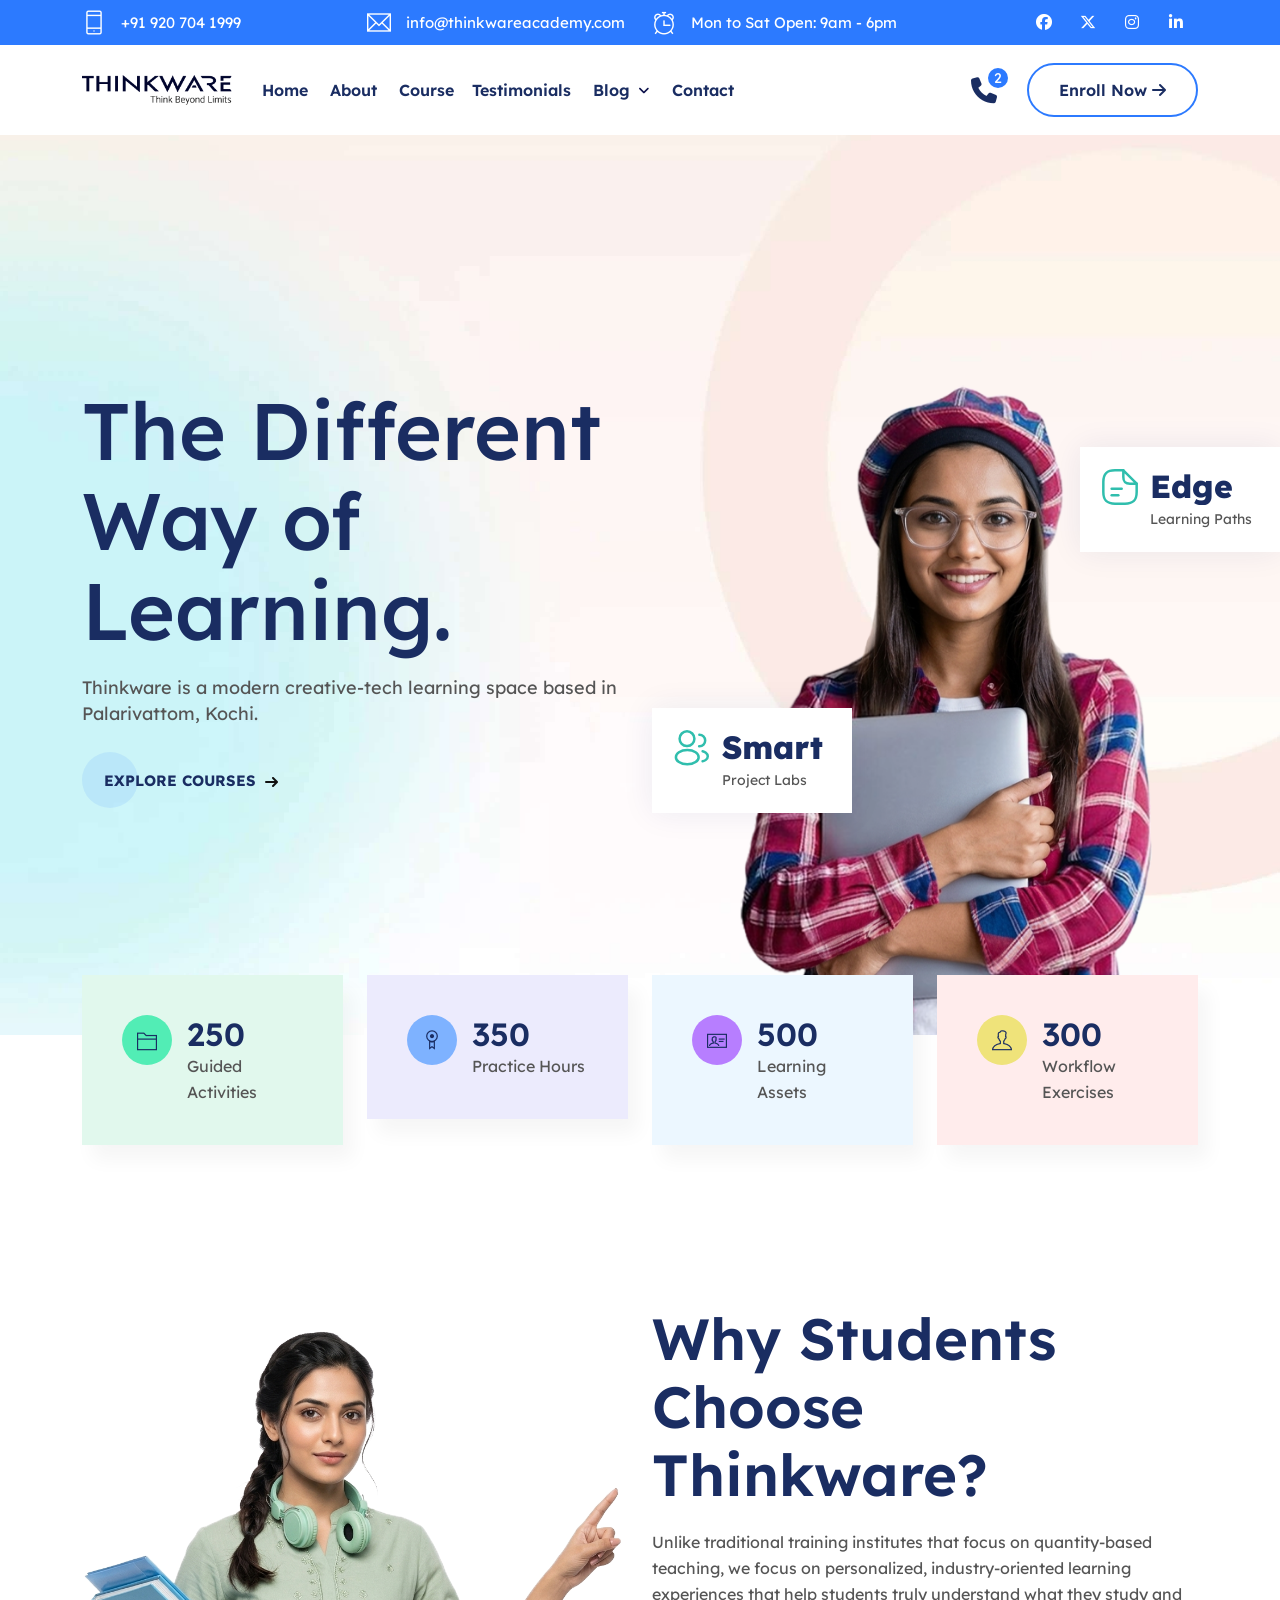
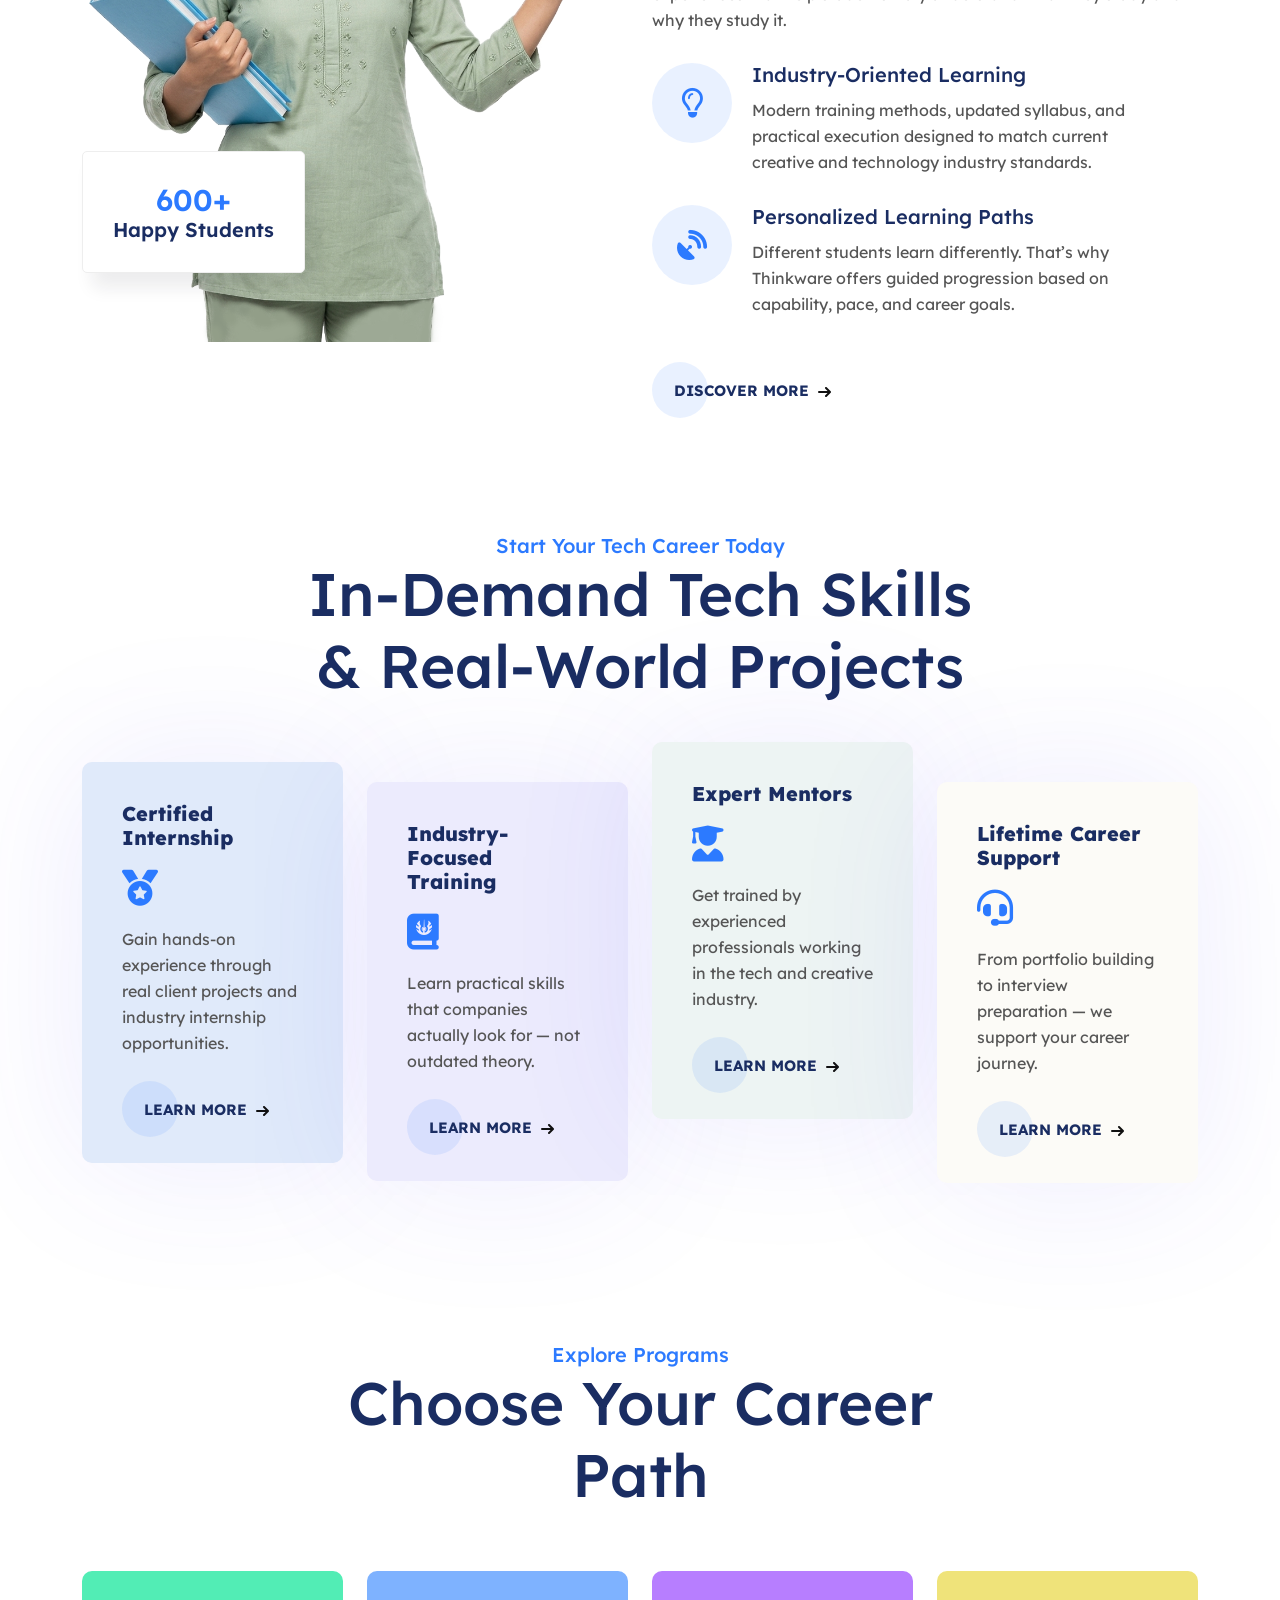
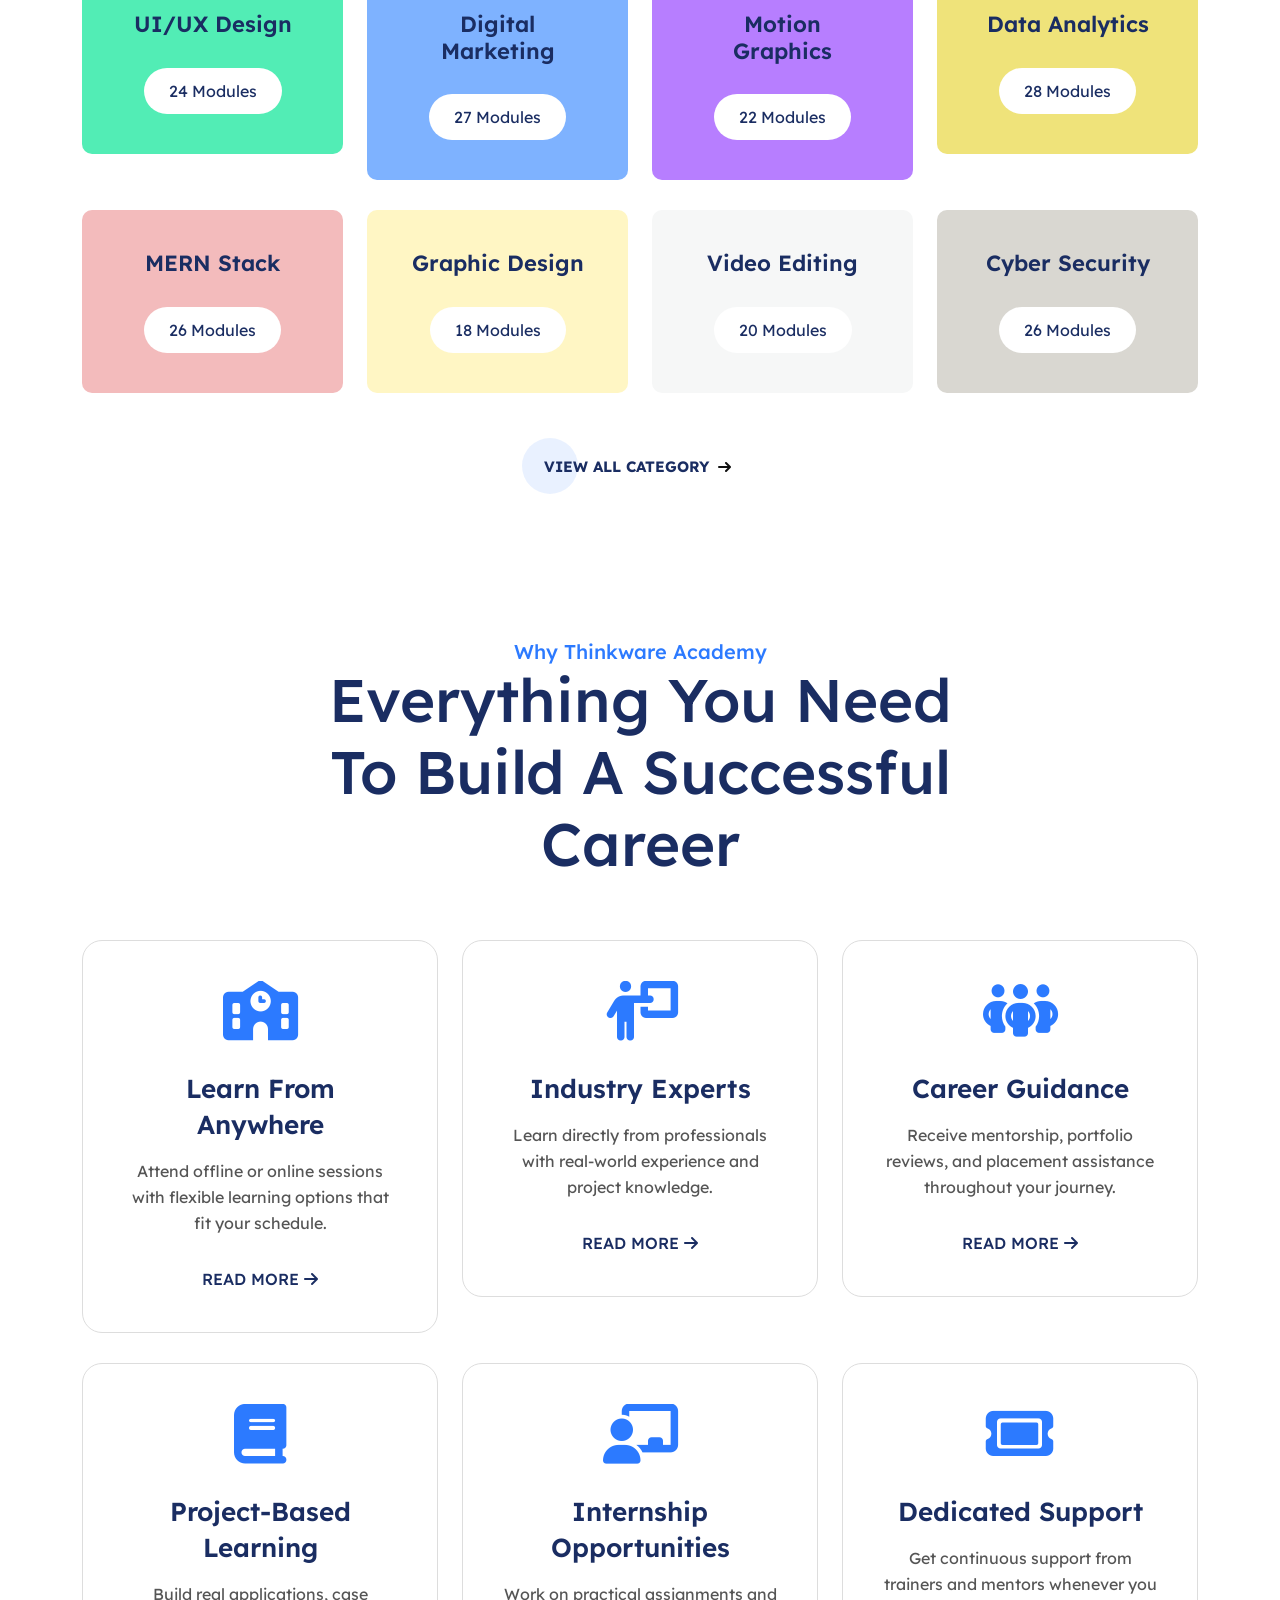
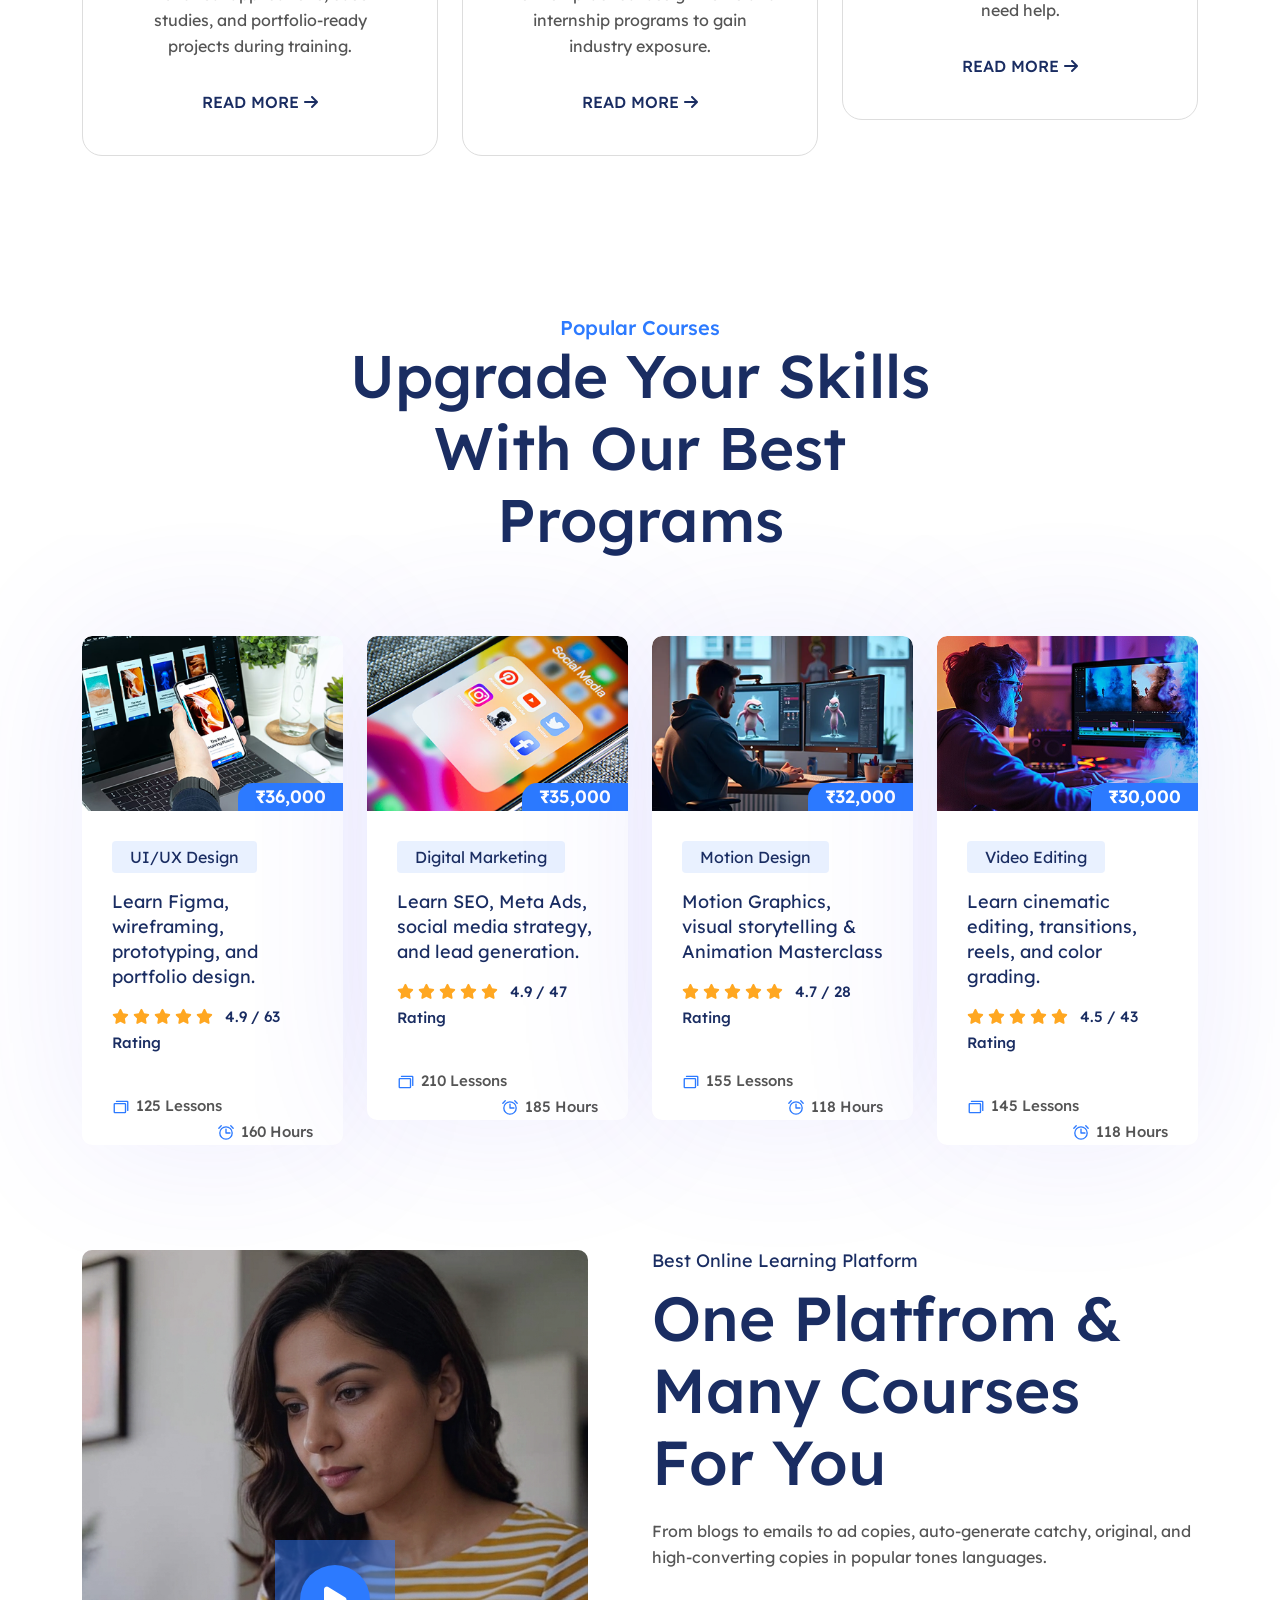
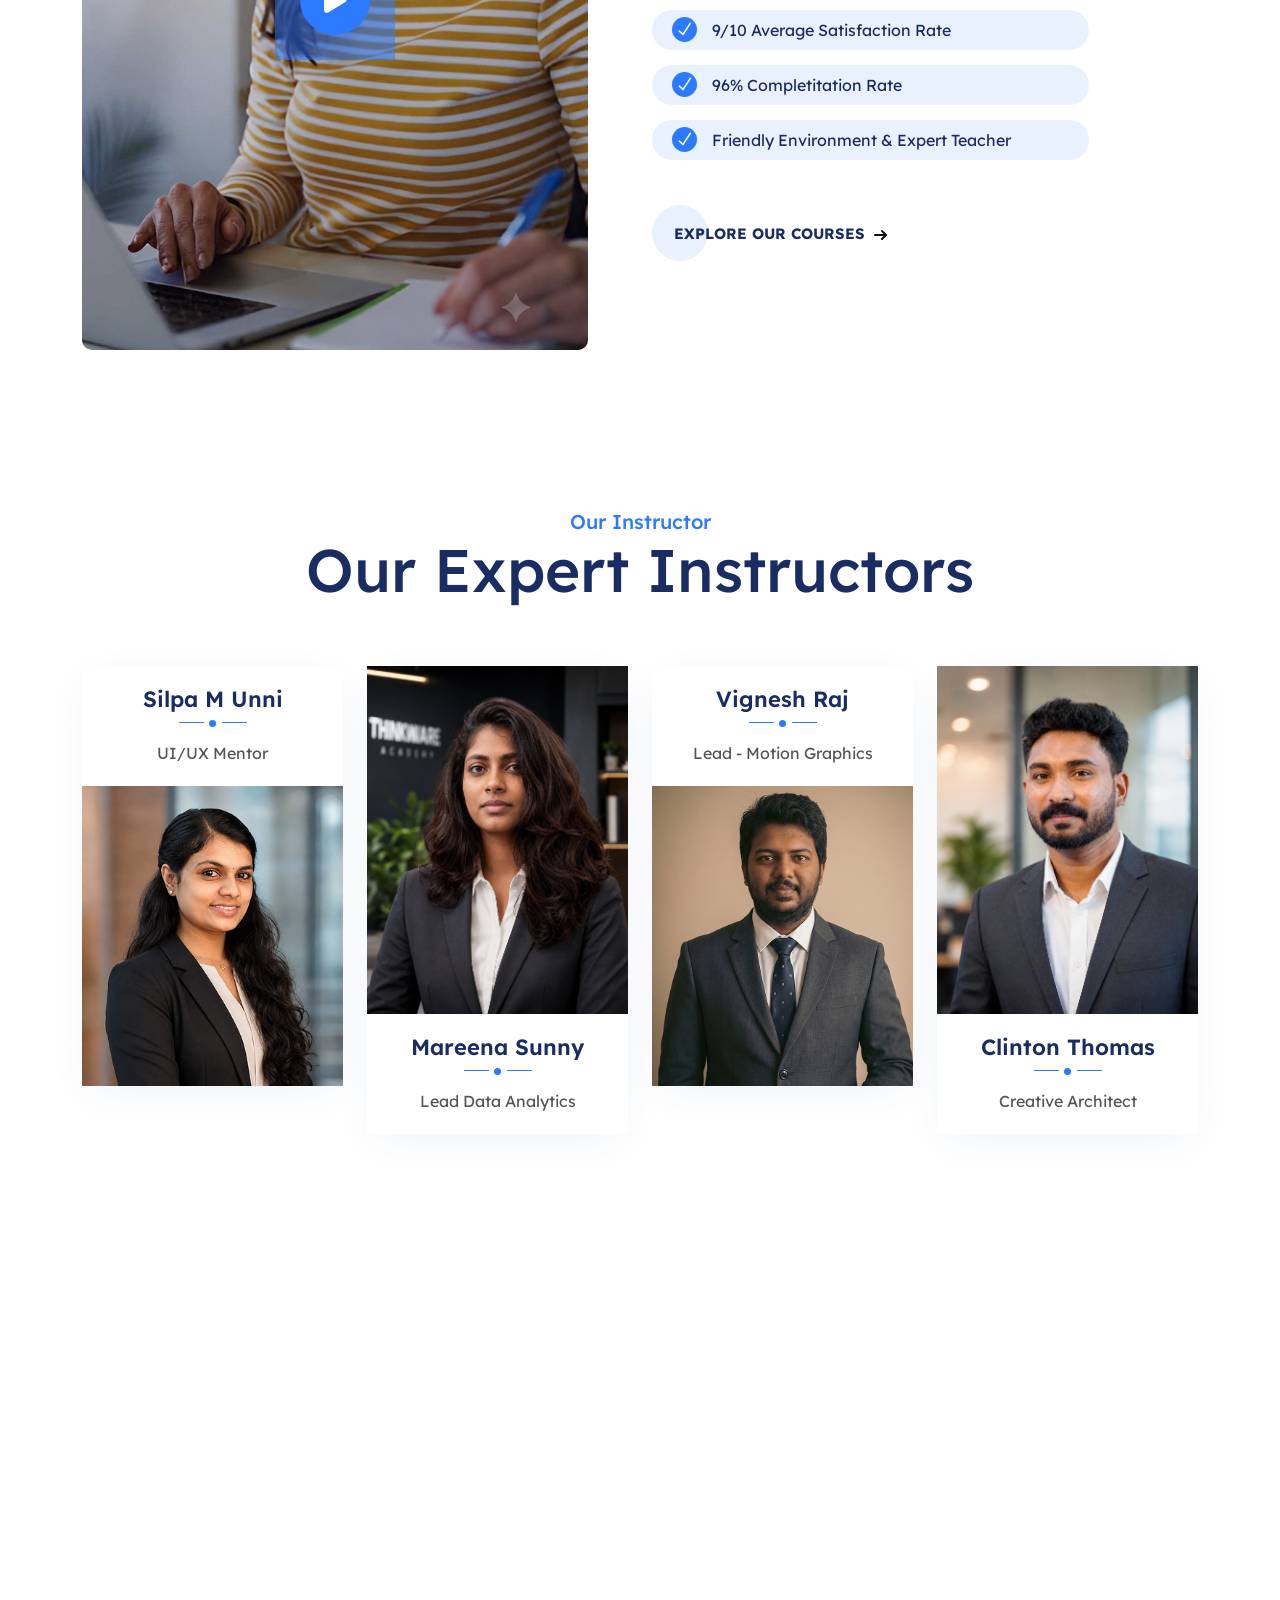
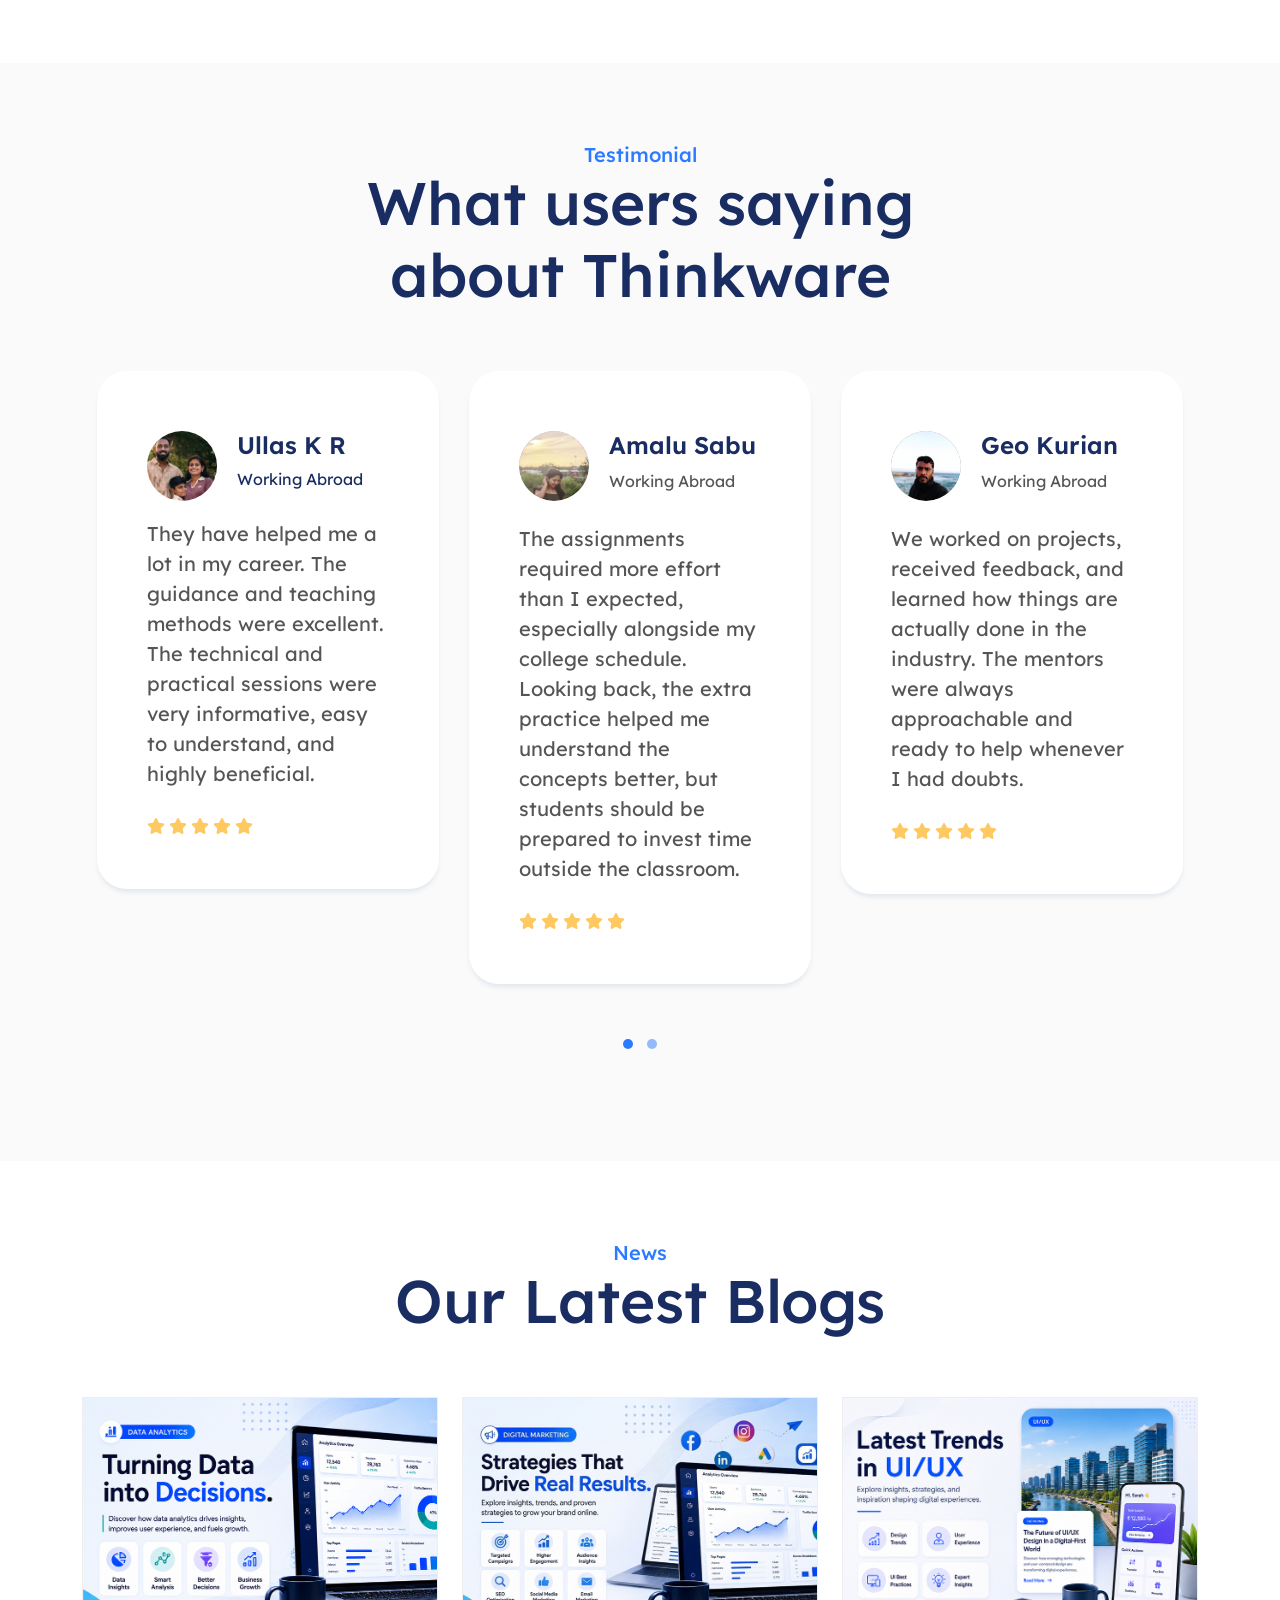
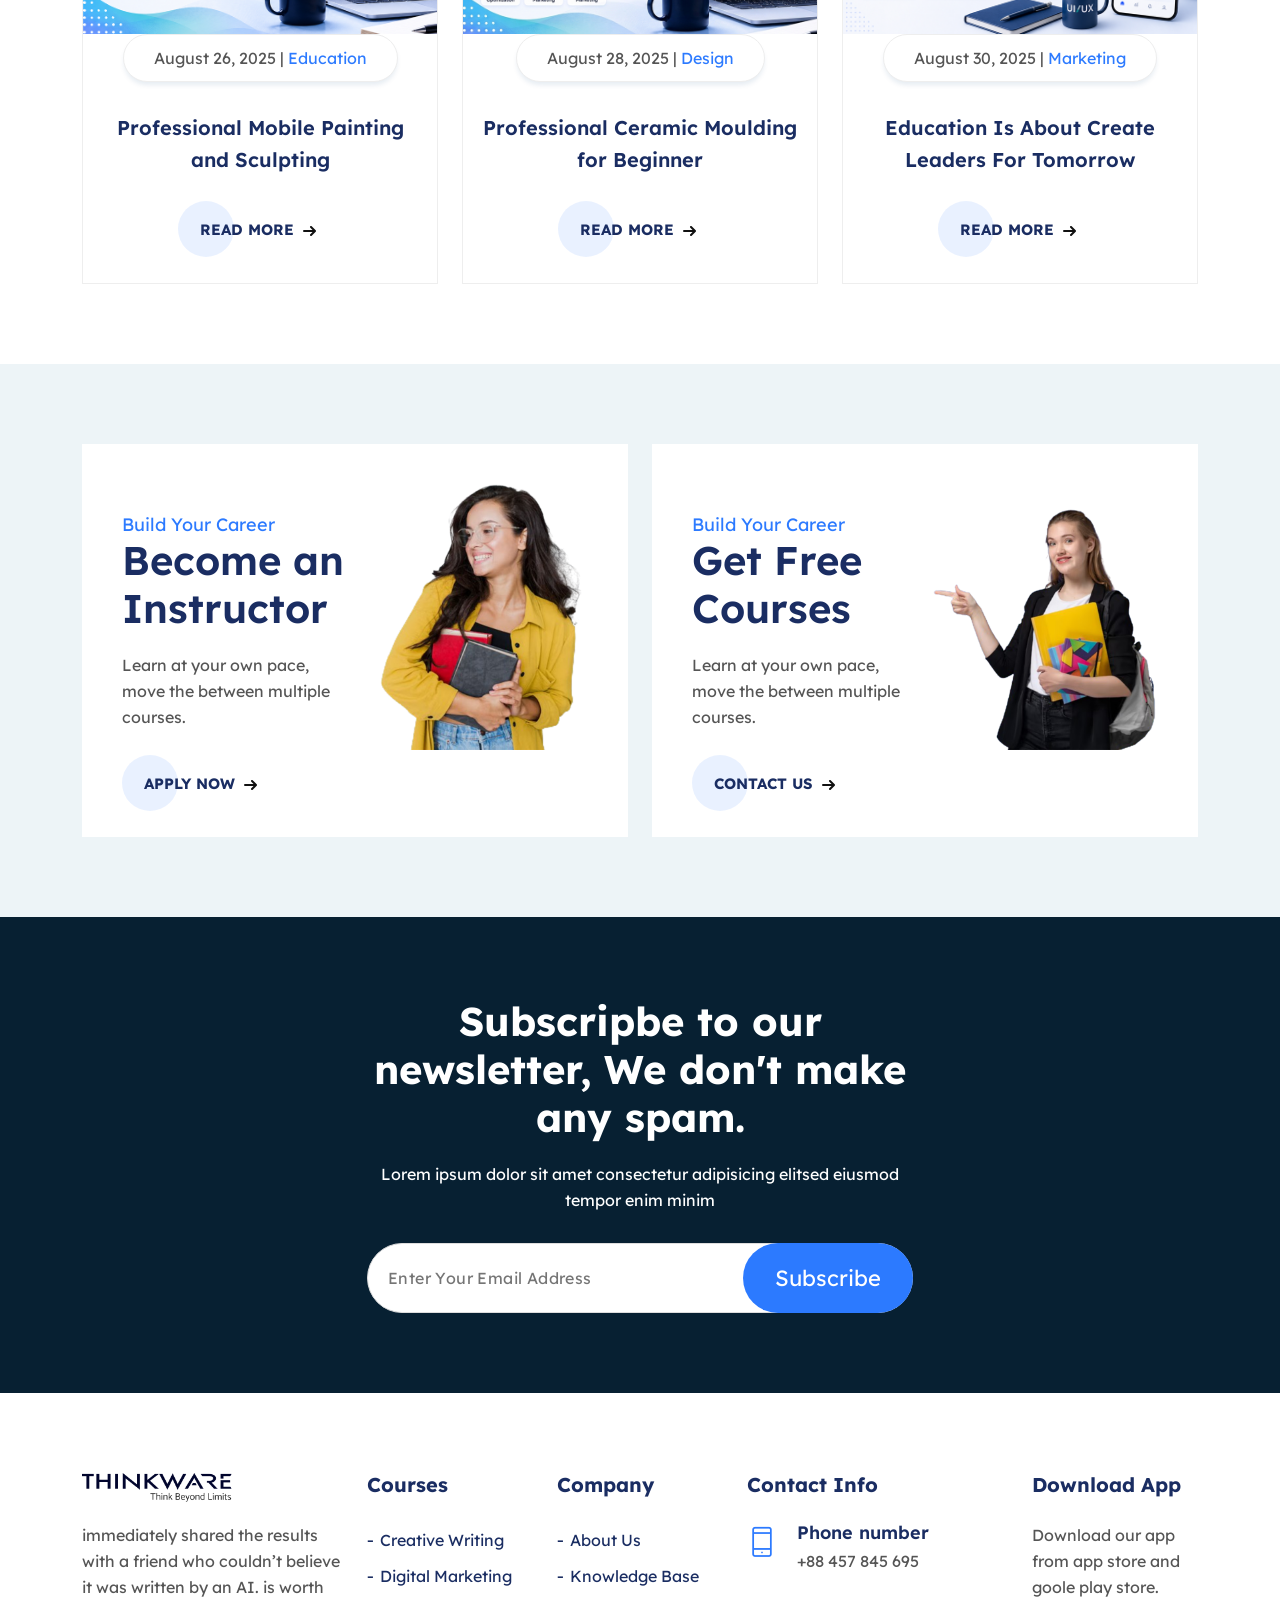
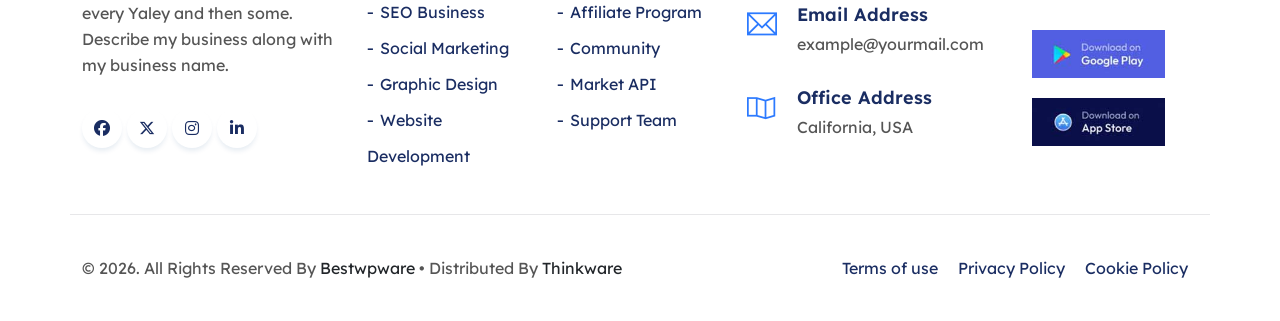
==== index.html @ d9c7e2f3 "update" ====
<!DOCTYPE html>
<html lang="en">
<head>
	<!-- Meta -->
	<meta charset="utf-8">
	<meta http-equiv="X-UA-Compatible" content="IE=edge">
	<meta name="viewport" content="width=device-width, initial-scale=1">

	<!-- Primary SEO -->
	<title>Thinkware Academy | UI/UX Design & MERN Stack Training Institute</title>

	<meta name="title" content="Thinkware Academy | UI/UX Design & MERN Stack Training Institute">

	<meta name="description" content="Thinkware Academy offers industry-oriented training in UI/UX Design, MERN Stack Development, Data Science, Business Analytics, Digital Marketing, Motion Graphics, Graphic Design, Video Editing, and AI-powered Design. Learn through real-world projects with expert mentors.">

	<meta name="keywords" content="Thinkware Academy, UI UX Course Kerala, UI UX Design Course Kochi, MERN Stack Course Kerala, Full Stack Development Course, React JS Course, Node JS Course, MongoDB Course, Express JS Course, UI UX Training Institute, Data Science Course, Business Analytics Course, Digital Marketing Course, Motion Graphics Course, Graphic Design Course, Video Editing Course, AI Design Course, Online Courses, Offline Courses, Kochi, Kerala">

	<meta name="author" content="Thinkware Academy">

	<meta name="robots" content="index, follow">

	<meta name="language" content="English">

	<meta name="theme-color" content="#0D1B4C">

	<link rel="canonical" href="https://thinkwareacademy.com/">

	<!-- Open Graph -->
	<meta property="og:type" content="website">
	<meta property="og:url" content="https://thinkwareacademy.com/">
	<meta property="og:title" content="Thinkware Academy | UI/UX Design & MERN Stack Training Institute">
	<meta property="og:description" content="Build your career through industry-oriented training in UI/UX Design, MERN Stack Development, Data Science, Digital Marketing, Motion Graphics and more.">
	<meta property="og:image" content="https://thinkwareacademy.com/assets/img/og-image.jpg">
	<meta property="og:site_name" content="Thinkware Academy">

	<!-- Twitter -->
	<meta name="twitter:card" content="summary_large_image">
	<meta name="twitter:title" content="Thinkware Academy | UI/UX Design & MERN Stack Training Institute">
	<meta name="twitter:description" content="Career-focused training programmes designed to make students industry-ready through practical learning and real-world projects.">
	<meta name="twitter:image" content="https://thinkwareacademy.com/assets/img/og-image.jpg">

	<!-- Latest Bootstrap min CSS -->
	<link rel="stylesheet" href="assets/bootstrap/css/bootstrap.min.css">

	<!-- Google Font -->
	<link href="https://fonts.googleapis.com/css2?family=Lexend:wght@300;400;500;600;700&display=swap" rel="stylesheet">

	<!-- Font Awesome CSS -->
	<link rel="stylesheet" href="assets/webfonts/themify-icons.css">

	<!-- All Min Css -->
	<link rel="stylesheet" href="assets/css/all.min.css">
	<link rel="stylesheet" href="assets/css/fontawesome.min.css">

	<!-- Owl Carousel -->
	<link rel="stylesheet" href="assets/owlcarousel/css/owl.carousel.css">
	<link rel="stylesheet" href="assets/owlcarousel/css/owl.theme.css">

	<!-- Magnific Popup -->
	<link rel="stylesheet" href="assets/css/magnific-popup.css">

	<!-- Mobile Menu -->
	<link rel="stylesheet" href="assets/css/jquery-simple-mobilemenu.css">

	<!-- Animate CSS -->
	<link rel="stylesheet" href="assets/css/animate.css">

	<!-- Main Style -->
	<link rel="stylesheet" href="assets/css/style.css">

	<!--[if lt IE 9]>
	<script src="https://oss.maxcdn.com/html5shiv/3.7.2/html5shiv.min.js"></script>
	<script src="https://oss.maxcdn.com/respond/1.4.2/respond.min.js"></script>
	<![endif]-->
</head>
<body>
	<!-- START PRELOADER -->
	<div class="preloaders">
		<span class="loader">THINKWARE</span>
	</div>
	<!-- END PRELOADER -->

	<!-- START TOP HEADER CLASS -->
	<div class="top_header_banner">
		<!-- START LOGO WITH CONTACT -->
		<section class="logo-contact">
			<div class="container">
				<div class="row">
					<div class="col-lg-3 col-md-4 col-sm-6 col-xs-12">
						<div class="single-top-contact">
							<i class="ti-mobile"></i>
							<h4><a href="tel:+4857548854826">+91 920 704 1999</a></h4>
						</div>
					</div><!--- END COL -->	
					<div class="col-lg-3 col-md-4 col-sm-6 col-xs-12">
						<div class="single-top-contact">							
							<i class="ti-email"></i>
							<h4><a href="mailto:example@gmail.com">info@thinkwareacademy.com</a></h4>	
						</div>
					</div><!--- END COL -->	
					<div class="col-lg-3 col-md-4 col-sm-6 col-xs-12">
						<div class="single-top-contact">
							<i class="ti-alarm-clock"></i>
							<h4>Mon to Sat Open: 9am - 6pm</h4>
						</div>
					</div><!--- END COL -->	
					<div class="col-lg-3 col-md-4 col-sm-6 col-xs-12">
						<div class="top_social_profile">
							<ul>
								<li><a href="#" class="top_f_facebook"><i class="fa-brands fa-facebook"></i></a></li>
								<li><a href="#" class="top_f_twitter"><i class="fa-brands fa-x-twitter"></i></a></li>
								<li><a href="#" class="top_f_instagram"><i class="fa-brands fa-instagram"></i></a></li>
								<li><a href="#" class="top_f_linkedin"><i class="fa-brands fa-linkedin-in"></i></a></li>
							</ul>
						</div>
					</div><!--- END COL -->						
				</div><!--- END ROW -->
			</div><!--- END CONTAINER -->
		</section>
		<!-- END LOGO WITH CONTACT -->
		
		<!-- START NAVBAR -->  
		<div id="navigation" class="navbar-light bg-faded site-navigation">
			<div class="container">
				<div class="row">
					<div class="col-20 align-self-center">
						<div class="site-logo">
							<a href="index.html"><img src="assets/images/all-img/logo.png" alt=""></a>          				
						</div>
					</div><!--- END Col -->
					
					<div class="col-60 d-flex">
						<nav id="main-menu">
							<ul>
								<li><a href="index.html">Home</a></li>
								<li><a href="about.html">About</a></li>				  				  
								<li><a href="course.html">Course</a>													
								<li><a href="#">Testimonials</a>
									<ul>										
										<li><a href="shop.html">Shop</a></li>
										<li><a href="single_shop.html">Single Shop</a></li>
										<li><a href="cart.html">Cart</a></li>
										<li><a href="checkout.html">Checkout</a></li>			
									</ul>
								</li>							
								<li class="menu-item-has-children"><a href="blog.html">Blog</a>
									<ul>										
										<li><a href="blog.html">Blog</a></li>
										<li><a href="blog_single.html">Blog Details</a></li>
									</ul>
								</li>							  
								<li><a href="contact.html">Contact</a></li>
							</ul>
						</nav>
					</div><!--- END Col -->
					
					<div class="col-30 d-none d-xl-block text-end align-self-center">
						<div class="home_lc">
							<a href="#" class="hlc">
							  <i class="fa-solid fa-phone"></i>
							  <span class="gactive">2</span>
						   </a>
						</div>
						<div class="call_to_action">
							<a class="btn_two" href="register.html">Enroll Now <i class="fa-solid fa-arrow-right"></i></a>
						</div><!--- END SOCIAL PROFILE -->					
					</div><!--- END Col -->
					
					<ul class="mobile_menu">						
						<li><a href="#">Home</a>
							<ul class="sub-menu">										
								<li><a href="index.html">Home One</a></li>
								<li><a href="index2.html">Home Two</a></li>						
							</ul>
						</li>	
						<li><a href="about.html">About</a></li>						
						<li><a href="#">Course</a>
							<ul class="sub-menu">										
								<li><a href="course.html">Course One</a></li>
								<li><a href="course2.html">Course Two</a></li>
								<li><a href="course3.html">Course Three</a></li>
								<li><a href="single_course.html">Course Details</a></li>									
							</ul>
						</li>
						<li><a href="#">Pages</a>
							<ul class="sub-menu">									
								<li><a href="team.html">Instructor</a></li>
								<li><a href="team-details.html">Instructor Details</a></li>
								<li><a href="event.html">Event</a></li>
								<li><a href="event_single.html">Single Event</a></li>
								<li><a href="pricing.html">Pricing Plan</a></li>
								<li><a href="faq.html">Faq Page</a></li>			
								<li><a href="login.html">Login Page</a></li>				
								<li><a href="register.html">Register</a></li>				
								<li><a href="error.html">404</a></li>						
							</ul>
						</li>
						<li><a href="#">Shop</a>
							<ul class="sub-menu">									
								<li><a href="shop.html">Shop</a></li>
								<li><a href="single_shop.html">Single Shop</a></li>
								<li><a href="cart.html">Cart</a></li>
								<li><a href="checkout.html">Checkout</a></li>						
							</ul>
						</li>			
						<li><a href="blog.html">Blog</a>
							<ul class="sub-menu">										
								<li><a href="blog.html">Blog</a></li>
								<li><a href="blog_single.html">Blog Details</a></li>
							</ul>
						</li>						
						<li><a href="contact.html">Contact</a></li>
					</ul>			
				</div><!--- END ROW -->
			</div><!--- END CONTAINER -->
		</div> 	  
		<!-- END NAVBAR -->		
							
		<!-- START HOME -->
		<section  id="home" class="home_bg">	
			<div class="container">
				<div class="row">
					<div class="col-lg-6 col-sm-6 col-xs-12">	
						<div class="home_content">
							<h1>The Different Way of Learning.</h1>
							<p>Thinkware is a modern creative-tech learning space based in Palarivattom, Kochi.</p>						
						</div>
						<div class="home_btn">
							<a href="course.html" class="cta"><span>Explore Courses</span>
							  <svg width="13px" height="10px" viewBox="0 0 13 10">
								<path d="M1,5 L11,5"></path>
								<polyline points="8 1 12 5 8 9"></polyline>
							  </svg>
							</a>
						</div>		
					</div><!-- END COL-->
					<div class="col-lg-6 col-sm-6 col-xs-12">	
						<div class="home_me_img">
							<img src="assets/images/all-img/home-image.png" class="img-fluid" alt="" />
							<div class="home_ps">
								<img src="assets/images/icon/user2.svg" alt="" />
								<h2>Smart</h2>
								<span>Project Labs</span>
							</div>
							<div class="home_ps2">
								<img src="assets/images/icon/file2.svg" alt="" />
								<h2>Edge</h2>
								<span>Learning Paths</span>
							</div>
						</div>		
					</div><!-- END COL-->
				</div><!--- END ROW -->			
			</div><!--- END CONTAINER -->
		</section>
		<!-- END  HOME -->
	</div>
	<!-- END  TOP HEADER CLASS -->
	
	<!-- START COUNTER -->
	<section class="count_area counter_feature">
		<div class="container">
			<div class="row">
				<div class="col-lg-3 col-sm-6 col-xs-12">
					<div class="single-counter count_one">
						<span class="ti-folder sc_one"></span>
						<h2 class="counter-num">250</h2>
						<p>Guided Activities</p>
					</div>							
				</div>
				<div class="col-lg-3 col-sm-6 col-xs-12">
					<div class="single-counter count_two">
						<span class="ti-medall-alt sc_two"></span>
						<h2 class="counter-num">350</h2>
						<p>Practice Hours</p>
					</div>
				</div><!-- END COL -->
				<div class="col-lg-3 col-sm-6 col-xs-12">
					<div class="single-counter count_three">
						<span class="ti-id-badge sc_three"></span>
						<h2 class="counter-num">500</h2>
						<p>Learning Assets</p>
					</div>
				</div><!-- END COL -->
				<div class="col-lg-3 col-sm-6 col-xs-12">
					<div class="single-counter count_four">
						<span class="ti-user sc_four"></span>
						<h2 class="counter-num">300</h2>
						<p>Workflow Exercises</p>
					</div>
				</div><!-- END COL -->						
			</div><!--- END ROW -->
		</div><!--- END CONTAINER -->		
	</section>
	<!-- END COUNTER -->
	
	<!-- START ABOUT US HOME ONE -->
	<section class="ab_one section-padding">
		<div class="container">									
			<div class="row">								
				<div class="col-lg-6 col-sm-12 col-xs-12 wow fadeInUp" data-wow-duration="1s" data-wow-delay="0.2s" data-wow-offset="0">
					<div class="ab_img">
						<img src="assets/images/all-img/about1.png" class="img-fluid" alt="image">
						 <div class="wc_year">
							<h3><span>600+</span> <br />Happy Students</h3>
						</div> 
					</div>
				</div><!--- END COL -->					
				<div class="col-lg-6 col-sm-12 col-xs-12 wow fadeInUp" data-wow-duration="1s" data-wow-delay="0.1s" data-wow-offset="0">
					<div class="ab_content">
						<h2>Why Students Choose Thinkware?</h2>
						<p>Unlike traditional training institutes that focus on quantity-based teaching, we focus on personalized, industry-oriented learning experiences that help students truly understand what they study and why they study it.</p>
					</div>
					<div class="abmv">
						<i class="fa-regular fa-lightbulb"></i>
						<h4>Industry-Oriented Learning</h4>
						<p>Modern training methods, updated syllabus, and practical execution designed to match current creative and technology industry standards.</p>
					</div>	
					<div class="abmv">
						<i class="fa-solid fa-satellite-dish"></i>
						<h4>Personalized Learning Paths</h4>
						<p>Different students learn differently. That’s why Thinkware offers guided progression based on capability, pace, and career goals.</p>
					</div>	
					<div class="cta_two">
						<a href="#" class="cta"><span>Discover More</span>
						  <svg width="13px" height="10px" viewBox="0 0 13 10">
							<path d="M1,5 L11,5"></path>
							<polyline points="8 1 12 5 8 9"></polyline>
						  </svg>
						</a>
					</div>
				</div><!--- END COL -->																  
			</div><!--- END ROW -->
		</div><!--- END CONTAINER -->
	</section>
	<!-- END ABOUT US HOME ONE -->	
	
	<!-- START TOP PROMO FEATURES -->
	<section class="tp_feature section-padding">
	   <div class="container">							
			<div class="section-title text-center">
				<h4>Start Your Tech Career Today</h4>
				<h1>In-Demand Tech Skills & Real-World Projects</h1>
			</div>					
			<div class="row">					
				<div class="col-lg-3 col-sm-6 col-xs-12 wow fadeInUp" data-wow-duration="1s" data-wow-delay="0.4s" data-wow-offset="0">
					<div class="single_tp">
						<h3>Certified Internship</h3>
						<i class="fa-solid fa-medal"></i>
						<p>Gain hands-on experience through real client projects and industry internship opportunities.</p>
						<a href="about.html" class="cta"><span>Learn More</span>
						  <svg width="13px" height="10px" viewBox="0 0 13 10">
							<path d="M1,5 L11,5"></path>
							<polyline points="8 1 12 5 8 9"></polyline>
						  </svg>
						</a>
					</div>
				</div><!-- END COL -->				
				<div class="col-lg-3 col-sm-6 col-xs-12 wow fadeInUp" data-wow-duration="1s" data-wow-delay="0.2s" data-wow-offset="0">
					<div class="single_tp st_one">
						<h3>Industry-Focused Training</h3>
						<i class="fa-solid fa-book-journal-whills"></i>
						<p>Learn practical skills that companies actually look for — not outdated theory.</p>
						<a href="about.html" class="cta"><span>Learn More</span>
						  <svg width="13px" height="10px" viewBox="0 0 13 10">
							<path d="M1,5 L11,5"></path>
							<polyline points="8 1 12 5 8 9"></polyline>
						  </svg>
						</a>
					</div>
				</div><!-- END COL -->			
				<div class="col-lg-3 col-sm-6 col-xs-12 wow fadeInUp" data-wow-duration="1s" data-wow-delay="0.3s" data-wow-offset="0">
					<div class="single_tp st_two">
						<h3>Expert Mentors</h3>
						<i class="fa-solid fa-user-graduate"></i>
						<p>Get trained by experienced professionals working in the tech and creative industry.</p>
						<a href="about.html" class="cta"><span>Learn More</span>
						  <svg width="13px" height="10px" viewBox="0 0 13 10">
							<path d="M1,5 L11,5"></path>
							<polyline points="8 1 12 5 8 9"></polyline>
						  </svg>
						</a>
					</div>
				</div><!-- END COL -->			
				<div class="col-lg-3 col-sm-6 col-xs-12 wow fadeInUp" data-wow-duration="1s" data-wow-delay="0.4s" data-wow-offset="0">
					<div class="single_tp st_three">
						<h3>Lifetime Career Support</h3>
						<i class="fa-solid fa-headset"></i>
						<p>From portfolio building to interview preparation — we support your career journey.</p>
						<a href="about.html" class="cta"><span>Learn More</span>
						  <svg width="13px" height="10px" viewBox="0 0 13 10">
							<path d="M1,5 L11,5"></path>
							<polyline points="8 1 12 5 8 9"></polyline>
						  </svg>
						</a>
					</div>
				</div><!-- END COL -->							
			</div><!-- END ROW -->
		</div><!-- END CONTAINER -->
	</section>
	<!-- END TOP PROMO FEATURES -->		

	<!-- START TOPIC-->
	<section class="topic_content_p2 section-padding">
	   <div class="container">
			<div class="section-title">
				<h4>Explore Programs</h4>
				<h1>Choose Your Career Path</h1>
			</div>		
			<div class="row">									
				<div class="col-lg-3 col-sm-6 col-xs-12">
					<div class="single_tca sc_one">
						<img src="assets/images/icon/ct1.svg" alt="" />
						<h2><a href="#">UI/UX Design</a></h2>
						<span>24 Modules</span>
					</div>					
				</div><!-- END COL -->							
				<div class="col-lg-3 col-sm-6 col-xs-12">
					<div class="single_tca sc_two">
						<img src="assets/images/icon/ct2.svg" alt="" />
						<h2><a href="#">Digital Marketing</a></h2>
						<span>27 Modules</span>
					</div>					
				</div><!-- END COL -->							
				<div class="col-lg-3 col-sm-6 col-xs-12">
					<div class="single_tca sc_three">
						<img src="assets/images/icon/ct3.svg" alt="" />
						<h2><a href="#">Motion Graphics</a></h2>
						<span>22 Modules</span>
					</div>					
				</div><!-- END COL -->							
				<div class="col-lg-3 col-sm-6 col-xs-12">
					<div class="single_tca sc_four">
						<img src="assets/images/icon/ct4.svg" alt="" />
						<h2><a href="#">Data Analytics</a></h2>
						<span>28 Modules</span>
					</div>					
				</div><!-- END COL -->							
				<div class="col-lg-3 col-sm-6 col-xs-12">
					<div class="single_tca sc_five">
						<img src="assets/images/icon/ct5.svg" alt="" />
						<h2><a href="#">MERN Stack</a></h2>
						<span>26 Modules</span>
					</div>					
				</div><!-- END COL -->							
				<div class="col-lg-3 col-sm-6 col-xs-12">
					<div class="single_tca sc_six">
						<img src="assets/images/icon/ct6.svg" alt="" />
						<h2><a href="#">Graphic Design</a></h2>
						<span>18 Modules</span>
					</div>					
				</div><!-- END COL -->					
				<div class="col-lg-3 col-sm-6 col-xs-12">
					<div class="single_tca sc_seven">
						<img src="assets/images/icon/ct6.svg" alt="" />
						<h2><a href="#">Video Editing</a></h2>
						<span>20 Modules</span>
					</div>					
				</div><!-- END COL -->					
				<div class="col-lg-3 col-sm-6 col-xs-12">
					<div class="single_tca sc_eight">
						<img src="assets/images/icon/ct6.svg" alt="" />
						<h2><a href="#">Cyber Security</a></h2>
						<span>26 Modules</span>
					</div>					
				</div><!-- END COL -->	
				<div class="col-lg-12 text-center">
					<div class="cc_btn">
						<a href="#" class="cta"><span>View All category</span>
						  <svg width="13px" height="10px" viewBox="0 0 13 10">
							<path d="M1,5 L11,5"></path>
							<polyline points="8 1 12 5 8 9"></polyline>
						  </svg>
						</a>
					</div>
				</div><!--END COL -->					
			</div><!-- END ROW -->
		</div><!-- END CONTAINER -->
	</section>
	<!-- END TOPIC -->		

	<!-- START WHY CHOOSE US-->
	<section class="marketing_content_area section-padding">
	   <div class="container">
			<div class="section-title">
				<h4>Why Thinkware Academy</h4>
				<h1>Everything You Need To Build A Successful Career</h1>
			</div>		
			<div class="row">									
				<div class="col-lg-4 col-sm-6 col-xs-12 wow fadeInUp" data-wow-duration="1s" data-wow-delay="0.1s" data-wow-offset="0">
					<div class="single_feature_one">
						<div class="sf_top">
							<i class="fa-solid fa-school"></i>
							<h2><a href="about.html">Learn From Anywhere</a></h2>
						</div>
						<p>Attend offline or online sessions with flexible learning options that fit your schedule.</p>
						<a href="about.html">Read More <i class="fa-solid fa-arrow-right"></i></a>
					</div>					
				</div><!-- END COL -->								
				<div class="col-lg-4 col-sm-6 col-xs-12 wow fadeInUp" data-wow-duration="1s" data-wow-delay="0.2s" data-wow-offset="0">
					<div class="single_feature_one">
						<div class="sf_top">
							<i class="fa-solid fa-person-chalkboard"></i>
							<h2><a href="about.html">Industry Experts</a></h2>
						</div>	
						<p>Learn directly from professionals with real-world experience and project knowledge.</p>
						<a href="about.html">Read More <i class="fa-solid fa-arrow-right"></i></a>
					</div>					
				</div><!-- END COL -->								
				<div class="col-lg-4 col-sm-6 col-xs-12 wow fadeInUp" data-wow-duration="1s" data-wow-delay="0.3s" data-wow-offset="0">
					<div class="single_feature_one">
						<div class="sf_top">
							<i class="fa-solid fa-people-group"></i>
							<h2><a href="about.html">Career Guidance</a></h2>
						</div>	
						<p>Receive mentorship, portfolio reviews, and placement assistance throughout your journey.</p>
						<a href="about.html">Read More <i class="fa-solid fa-arrow-right"></i></a>
					</div>					
				</div><!-- END COL -->								
				<div class="col-lg-4 col-sm-6 col-xs-12 wow fadeInUp" data-wow-duration="1s" data-wow-delay="0.4s" data-wow-offset="0">
					<div class="single_feature_one">
						<div class="sf_top">
							<i class="fa-solid fa-book"></i>
							<h2><a href="about.html">Project-Based Learning</a></h2>
						</div>	
						<p>Build real applications, case studies, and portfolio-ready projects during training.</p>
						<a href="about.html">Read More <i class="fa-solid fa-arrow-right"></i></a>
					</div>					
				</div><!-- END COL -->								
				<div class="col-lg-4 col-sm-6 col-xs-12 wow fadeInUp" data-wow-duration="1s" data-wow-delay="0.5s" data-wow-offset="0">
					<div class="single_feature_one">
						<div class="sf_top">
							<i class="fa-solid fa-chalkboard-user"></i>
							<h2><a href="about.html">Internship Opportunities</a></h2>
						</div>		
						<p>Work on practical assignments and internship programs to gain industry exposure.</p>
						<a href="about.html">Read More <i class="fa-solid fa-arrow-right"></i></a>
					</div>					
				</div><!-- END COL -->								
				<div class="col-lg-4 col-sm-6 col-xs-12 wow fadeInUp" data-wow-duration="1s" data-wow-delay="0.6s" data-wow-offset="0">
					<div class="single_feature_one">
						<div class="sf_top">
							<i class="fa-solid fa-ticket"></i>
							<h2><a href="about.html">Dedicated Support</a></h2>
						</div>		
						<p>Get continuous support from trainers and mentors whenever you need help.</p>
						<a href="about.html">Read More <i class="fa-solid fa-arrow-right"></i></a>
					</div>					
				</div><!-- END COL -->																
			</div><!-- END ROW -->
		</div><!-- END CONTAINER -->
	</section>
	<!-- END WHY CHOOSE US -->	
	
	<!--START COURSE -->
	<div class="best-course section-padding">
		<div class="container">
			<div class="section-title">
			  <h4>Popular Courses</h4>
			  <h1>Upgrade Your Skills With Our Best Programs</h1>
			</div>				
				<div class="course-list row wow fadeIn">
					<div class="col-xl-3 col-lg-4 col-md-6 col-12">
						<div class="course-item d-flex">
							<div class="course-inner">
								<div class="course-img">
									<img src="assets/images/course/c1.png" alt="course">
									<div class="course-price">₹36,000</div>	
								</div>
								
								<div class="course-content">
									<div class="ccategory">
										<a href="#">UI/UX Design</a>
									</div>
									
									<h3><a href="#">Learn Figma, wireframing, prototyping, and portfolio design.</a></h3>
									
									<div class="crating">
									
										<i class="fa-solid fa-star"></i>
										<i class="fa-solid fa-star"></i>
										<i class="fa-solid fa-star"></i>
										<i class="fa-solid fa-star"></i>
										<i class="fa-solid fa-star"></i>
										
										<span>
											4.9 / 63 Rating
										</span>
									</div>
									
									<div class="cmeta">
										<span>
											<svg fill="none" viewBox="0 0 20 20"><path stroke="#2c7aff" stroke-linecap="round" stroke-linejoin="round" stroke-width="1.5" d="M14.376 6.25H3.126a.625.625 0 00-.626.625v8.75c0 .345.28.625.625.625h11.25c.346 0 .626-.28.626-.625v-8.75a.625.625 0 00-.625-.625z"/><path stroke="#2c7aff" stroke-linecap="round" stroke-linejoin="round" stroke-width="1.5" d="M5 3.75h11.875a.625.625 0 01.625.625v9.375"/></svg>
											 125 Lessons
										</span>		

										<span class="cmtime">
											<svg fill="none" viewBox="0 0 20 20"><path stroke="#2c7aff" stroke-linecap="round" stroke-linejoin="round" stroke-width="1.5" d="M10 5.625V10h4.375"/><path stroke="#2c7aff" stroke-miterlimit="10" stroke-width="1.5" d="M10 16.875a6.875 6.875 0 100-13.75 6.875 6.875 0 000 13.75z"/><path stroke="#2c7aff" stroke-linecap="round" stroke-linejoin="round" stroke-width="1.5" d="M15.303 2.045l2.652 2.652M2.045 4.697l2.652-2.652"/></svg>
											 160 Hours
										</span>
									</div>
									
								</div>
							</div>
							
							<div class="course-hover align-self-center">
								<div class="chover_content">
									<div class="ccategory">
										<a href="#">UI/UX Design</a>
									</div>
									
									<h3><a href="#">Become A Professional UI/UX Designer.</a></h3>

									<div class="hcourse-price">₹36,000</div>
									<p>	
										Design modern mobile apps and websites while building a professional portfolio that helps you land internships and jobs.
									</p>								
									<div class="hcmeta">		
										<span>
											<img src="assets/images/all-img/avator.png" alt="img">
											<a href="#">Clinton Thomas</a>							
										</span>	

										<span>
											<i class="fa-solid fa-star"></i>
											4.8 (4.6k)							
										</span>	
									</div>
									<div class="text-center">
										<a href="#" class="cta"><span>Enroll Now</span>
										  <svg width="13px" height="10px" viewBox="0 0 13 10">
											<path d="M1,5 L11,5"></path>
											<polyline points="8 1 12 5 8 9"></polyline>
										  </svg>
										</a>
									</div>
								</div>
							</div>
						</div>
					</div>					
					<!-- End course-item -->					
					
					<div class="col-xl-3 col-lg-4 col-md-6 col-12">
						<div class="course-item d-flex">
							<div class="course-inner">
								<div class="course-img">
									<img src="assets/images/course/c2.png" alt="course">
									<div class="course-price">₹35,000</div>	
								</div>
								
								<div class="course-content">
									<div class="ccategory">
										<a href="#">Digital Marketing</a>
									</div>
									
									<h3><a href="#">Learn SEO, Meta Ads, social media strategy, and lead generation.</a></h3>
									
									<div class="crating">
									
										<i class="fa-solid fa-star"></i>
										<i class="fa-solid fa-star"></i>
										<i class="fa-solid fa-star"></i>
										<i class="fa-solid fa-star"></i>
										<i class="fa-solid fa-star"></i>
										
										<span>
											4.9 / 47 Rating
										</span>
									</div>
									
									<div class="cmeta">
										<span>
											<svg fill="none" viewBox="0 0 20 20"><path stroke="#2c7aff" stroke-linecap="round" stroke-linejoin="round" stroke-width="1.5" d="M14.376 6.25H3.126a.625.625 0 00-.626.625v8.75c0 .345.28.625.625.625h11.25c.346 0 .626-.28.626-.625v-8.75a.625.625 0 00-.625-.625z"/><path stroke="#2c7aff" stroke-linecap="round" stroke-linejoin="round" stroke-width="1.5" d="M5 3.75h11.875a.625.625 0 01.625.625v9.375"/></svg>
											 210 Lessons
										</span>		

										<span class="cmtime">
											<svg fill="none" viewBox="0 0 20 20"><path stroke="#2c7aff" stroke-linecap="round" stroke-linejoin="round" stroke-width="1.5" d="M10 5.625V10h4.375"/><path stroke="#2c7aff" stroke-miterlimit="10" stroke-width="1.5" d="M10 16.875a6.875 6.875 0 100-13.75 6.875 6.875 0 000 13.75z"/><path stroke="#2c7aff" stroke-linecap="round" stroke-linejoin="round" stroke-width="1.5" d="M15.303 2.045l2.652 2.652M2.045 4.697l2.652-2.652"/></svg>
											 185 Hours
										</span>
									</div>
									
								</div>
							</div>
							
							<div class="course-hover align-self-center">
								<div class="chover_content">
									<div class="ccategory">
										<a href="#">Digital Marketing</a>
									</div>
									
									<h3><a href="#">Learn how to grow brands through digital marketing</a></h3>

									<div class="hcourse-price">₹35,000</div>
									<p>	
										Run real ad campaigns, improve brand visibility, and master performance marketing strategies..
									</p>								
									<div class="hcmeta">		
										<span>
											<img src="assets/images/all-img/avator.png" alt="img">
											<a href="#">Christin P J</a>							
										</span>	

										<span>
											<i class="fa-solid fa-star"></i>
											4.9 (2.5k)							
										</span>	
									</div>
									<div class="text-center">
										<a href="#" class="cta"><span>Enroll Now</span>
										  <svg width="13px" height="10px" viewBox="0 0 13 10">
											<path d="M1,5 L11,5"></path>
											<polyline points="8 1 12 5 8 9"></polyline>
										  </svg>
										</a>
									</div>
								</div>
							</div>
						</div>
					</div>					
					<!-- End course-item -->					
					
					<div class="col-xl-3 col-lg-4 col-md-6 col-12">
						<div class="course-item d-flex">
							<div class="course-inner">
								<div class="course-img">
									<img src="assets/images/course/c3.png" alt="course">
									<div class="course-price">₹32,000</div>	
								</div>
								
								<div class="course-content">
									<div class="ccategory">
										<a href="#">Motion Design</a>
									</div>
									
									<h3><a href="#">Motion Graphics, visual storytelling & Animation Masterclass</a></h3>
									
									<div class="crating">
									
										<i class="fa-solid fa-star"></i>
										<i class="fa-solid fa-star"></i>
										<i class="fa-solid fa-star"></i>
										<i class="fa-solid fa-star"></i>
										<i class="fa-solid fa-star"></i>
										
										<span>
											4.7 / 28 Rating
										</span>
									</div>
									
									<div class="cmeta">
										<span>
											<svg fill="none" viewBox="0 0 20 20"><path stroke="#2c7aff" stroke-linecap="round" stroke-linejoin="round" stroke-width="1.5" d="M14.376 6.25H3.126a.625.625 0 00-.626.625v8.75c0 .345.28.625.625.625h11.25c.346 0 .626-.28.626-.625v-8.75a.625.625 0 00-.625-.625z"/><path stroke="#2c7aff" stroke-linecap="round" stroke-linejoin="round" stroke-width="1.5" d="M5 3.75h11.875a.625.625 0 01.625.625v9.375"/></svg>
											 155 Lessons
										</span>		

										<span class="cmtime">
											<svg fill="none" viewBox="0 0 20 20"><path stroke="#2c7aff" stroke-linecap="round" stroke-linejoin="round" stroke-width="1.5" d="M10 5.625V10h4.375"/><path stroke="#2c7aff" stroke-miterlimit="10" stroke-width="1.5" d="M10 16.875a6.875 6.875 0 100-13.75 6.875 6.875 0 000 13.75z"/><path stroke="#2c7aff" stroke-linecap="round" stroke-linejoin="round" stroke-width="1.5" d="M15.303 2.045l2.652 2.652M2.045 4.697l2.652-2.652"/></svg>
											 118 Hours
										</span>
									</div>
									
								</div>
							</div>
							
							<div class="course-hover align-self-center">
								<div class="chover_content">
									<div class="ccategory">
										<a href="#">Motion Design</a>
									</div>
									
									<h3><a href="#">Bring Your Designs To Life</a></h3>

									<div class="hcourse-price">₹32,000</div>
									<p>	
										Create professional animations, Instagram reels, explainer videos, and cinematic motion graphics.
									</p>								
									<div class="hcmeta">		
										<span>
											<img src="assets/images/all-img/avator.png" alt="img">
											<a href="#">Alex John</a>							
										</span>	

										<span>
											<i class="fa-solid fa-star"></i>
											4.6 (1.5k)							
										</span>	
									</div>
									<div class="text-center">
										<a href="#" class="cta"><span>Enroll Now</span>
										  <svg width="13px" height="10px" viewBox="0 0 13 10">
											<path d="M1,5 L11,5"></path>
											<polyline points="8 1 12 5 8 9"></polyline>
										  </svg>
										</a>
									</div>
								</div>
							</div>
						</div>
					</div>					
					<!-- End course-item -->					
					
					<div class="col-xl-3 col-lg-4 col-md-6 col-12">
						<div class="course-item d-flex">
							<div class="course-inner">
								<div class="course-img">
									<img src="assets/images/course/c4.png" alt="course">
									<div class="course-price">₹30,000</div>	
								</div>
								
								<div class="course-content">
									<div class="ccategory">
										<a href="#">Video Editing</a>
									</div>
									
									<h3><a href="#">Learn cinematic editing, transitions, reels, and color grading.</a></h3>
									
									<div class="crating">
									
										<i class="fa-solid fa-star"></i>
										<i class="fa-solid fa-star"></i>
										<i class="fa-solid fa-star"></i>
										<i class="fa-solid fa-star"></i>
										<i class="fa-solid fa-star"></i>
										
										<span>
											4.5 / 43 Rating
										</span>
									</div>
									
									<div class="cmeta">
										<span>
											<svg fill="none" viewBox="0 0 20 20"><path stroke="#2c7aff" stroke-linecap="round" stroke-linejoin="round" stroke-width="1.5" d="M14.376 6.25H3.126a.625.625 0 00-.626.625v8.75c0 .345.28.625.625.625h11.25c.346 0 .626-.28.626-.625v-8.75a.625.625 0 00-.625-.625z"/><path stroke="#2c7aff" stroke-linecap="round" stroke-linejoin="round" stroke-width="1.5" d="M5 3.75h11.875a.625.625 0 01.625.625v9.375"/></svg>
											 145 Lessons
										</span>		

										<span class="cmtime">
											<svg fill="none" viewBox="0 0 20 20"><path stroke="#2c7aff" stroke-linecap="round" stroke-linejoin="round" stroke-width="1.5" d="M10 5.625V10h4.375"/><path stroke="#2c7aff" stroke-miterlimit="10" stroke-width="1.5" d="M10 16.875a6.875 6.875 0 100-13.75 6.875 6.875 0 000 13.75z"/><path stroke="#2c7aff" stroke-linecap="round" stroke-linejoin="round" stroke-width="1.5" d="M15.303 2.045l2.652 2.652M2.045 4.697l2.652-2.652"/></svg>
											 118 Hours
										</span>
									</div>
									
								</div>
							</div>
							
							<div class="course-hover align-self-center">
								<div class="chover_content">
									<div class="ccategory">
										<a href="#">Video Editing</a>
									</div>
									
									<h3><a href="#">Professional Video Editing Program</a></h3>

									<div class="hcourse-price">₹30,000</div>
									<p>	
										Learn Premiere Pro, cinematic cuts, YouTube editing, reels production, and commercial editing techniques.
									</p>								
									<div class="hcmeta">		
										<span>
											<img src="assets/images/all-img/avator.png" alt="img">
											<a href="#">Vignesh Raj</a>							
										</span>	

										<span>
											<i class="fa-solid fa-star"></i>
											4.9 (1.8k)							
										</span>	
									</div>
									<div class="text-center">
										<a href="#" class="cta"><span>Enroll Now</span>
										  <svg width="13px" height="10px" viewBox="0 0 13 10">
											<path d="M1,5 L11,5"></path>
											<polyline points="8 1 12 5 8 9"></polyline>
										  </svg>
										</a>
									</div>
								</div>
							</div>
						</div>
					</div>					
					<!-- End course-item -->										
				</div><!--END ROW -->			
			</div><!--END CONTAINER -->		
		</div>
	<!--END COURSE -->	

	<!-- START VIDEO -->
	<section class="vid_area section-padding">
		<div class="container">																
			<div class="row">
				<div class="col-lg-6 col-sm-12 col-xs-12 wow fadeInUDown" data-wow-duration="1s" data-wow-delay="0.2s" data-wow-offset="0">
					<div class="video-area">
						<a href="https://www.youtube.com/watch?v=RXv_uIN6e-Y" class="magnific_popup video-button"><i class="fa fa-play"></i></a>
					</div>
				</div><!--- END COL -->
				<div class="col-lg-6 col-sm-12 col-xs-12 wow fadeInUp" data-wow-duration="1s" data-wow-delay="0.1s" data-wow-offset="0">
					<div class="cp_content">
						<h4>Best Online Learning Platform</h4>
						<h2>One Platfrom & Many Courses For You</h2>
						<p>From blogs to emails to ad copies, auto-generate catchy, original, and high-converting copies in popular tones languages.</p>
						<ul>
							<li><span class="ti-check"></span>9/10 Average Satisfaction Rate</li>
							<li><span class="ti-check"></span>96% Completitation Rate</li>
							<li><span class="ti-check"></span>Friendly Environment & Expert Teacher</li>
						</ul>
					</div>
					<div class="cp_btn">
						<a href="course.html" class="cta"><span>Explore Our Courses</span>
						  <svg width="13px" height="10px" viewBox="0 0 13 10">
							<path d="M1,5 L11,5"></path>
							<polyline points="8 1 12 5 8 9"></polyline>
						  </svg>
						</a>
					</div>
				</div><!--- END COL -->	
			</div><!--- END ROW -->
		</div><!--- END CONTAINER -->
	</section>
	<!-- END VIDEO -->		
	
	<!-- START TEAM-->
	<section class="team_member section-padding">
	   <div class="container">
			<div class="section-title">
				<h4>Our Instructor</h4>
				<h1>Our Expert Instructors</h1>
			</div>		
			<div class="row text-center">								
				<div class="col-lg-3 col-sm-6 col-xs-12 wow fadeInUp" data-wow-duration="1s" data-wow-delay="0.1s" data-wow-offset="0">
					<div class="our-team">
						<div class="team-content">
							<h3 class="title">Silpa M Unni</h3>
							<span class="post">UI/UX Mentor</span>							
						</div>	
						<div class="team_img">
							<img src="assets/images/team/1.jpg" alt="team-image">
						</div>
					
					</div>
				</div><!--- END COL -->														
				<div class="col-lg-3 col-sm-6 col-xs-12 wow fadeInUp" data-wow-duration="1s" data-wow-delay="0.2s" data-wow-offset="0">
					<div class="our-team">
						<div class="team_img">
							<img src="assets/images/team/6.jpg" alt="team-image">
						</div>
						<div class="team-content">
							<h3 class="title">Mareena Sunny</h3>
							<span class="post">Lead Data Analytics</span>						
						</div>
					</div>
				</div><!--- END COL -->
				<div class="col-lg-3 col-sm-6 col-xs-12 wow fadeInUp" data-wow-duration="1s" data-wow-delay="0.3s" data-wow-offset="0">
					<div class="our-team">
						<div class="team-content">
							<h3 class="title">Vignesh Raj</h3>
							<span class="post">Lead - Motion Graphics</span>							
						</div>
						<div class="team_img">
							<img src="assets/images/team/3.jpg" alt="team-image">
						</div>
					</div>
				</div><!--- END COL -->
				<div class="col-lg-3 col-sm-6 col-xs-12 wow fadeInUp" data-wow-duration="1s" data-wow-delay="0.4s" data-wow-offset="0">
					<div class="our-team">
						<div class="team_img">
							<img src="assets/images/team/4.jpg" alt="team-image">
						</div>
						<div class="team-content">
							<h3 class="title">Clinton Thomas</h3>
							<span class="post">Creative Architect</span>							
						</div>
					</div>
				</div><!--- END COL -->
				<div class="col-lg-3 col-sm-6 col-xs-12 wow fadeInUp" data-wow-duration="1s" data-wow-delay="0.4s" data-wow-offset="0">
					<div class="our-team">
						<div class="team_img">
							<img src="assets/images/team/5.jpg" alt="team-image">
						</div>
						<div class="team-content">
							<h3 class="title">Christin P J</h3>
							<span class="post">Digital Marketing Mentor</span>							
						</div>
					</div>
				</div><!--- END COL -->
				<div class="col-lg-3 col-sm-6 col-xs-12 wow fadeInUp" data-wow-duration="1s" data-wow-delay="0.3s" data-wow-offset="0">
					<div class="our-team">
						<div class="team-content">
							<h3 class="title">Adithya E</h3>
							<span class="post">Data Analytics Mentor</span>							
						</div>
						<div class="team_img">
							<img src="assets/images/team/2.jpg" alt="team-image">
						</div>
					</div>
				</div><!--- END COL -->
				<div class="col-lg-3 col-sm-6 col-xs-12 wow fadeInUp" data-wow-duration="1s" data-wow-delay="0.4s" data-wow-offset="0">
					<div class="our-team">
						<div class="team_img">
							<img src="assets/images/team/7.jpg" alt="team-image">
						</div>
						<div class="team-content">
							<h3 class="title">Fathimatul Naja</h3>
							<span class="post">Technical Lead – MERN Stack</span>							
						</div>
					</div>
				</div><!--- END COL -->
				<div class="col-lg-3 col-sm-6 col-xs-12 wow fadeInUp" data-wow-duration="1s" data-wow-delay="0.3s" data-wow-offset="0">
					<div class="our-team">
						<div class="team-content">
							<h3 class="title">Muhammed Bilal</h3>
							<span class="post">Graphic Design Mentor</span>							
						</div>
						<div class="team_img">
							<img src="assets/images/team/8.jpg" alt="team-image">
						</div>
					</div>
				</div><!--- END COL -->																			
			</div><!-- END ROW -->
		</div><!-- END CONTAINER -->
	</section>
	<!-- END TEAM -->	
	
	<!-- START TESTIMONIALS-->
	<section class="testi_home_area section-padding">
	   <div class="container">
			<div class="section-title">
				<h4>Testimonial</h4>
				<h1>What users saying about Thinkware</h1>
			</div>		
			<div class="row">								
				<div class="col-lg-12">
					<div id="testimonial-slider" class="owl-carousel">
						<div class="testimonial">
							<div class="testi_pic_title">
								<div class="pic">
									<img src="assets/images/all-img/testimonials/t2.png" alt="">
								</div>
								<h4>Ullas K R<h4>
								<small class="post">Working Abroad</small>	
							</div>
							<p>They have helped me a lot in my career. The guidance and teaching methods were excellent. The technical and practical sessions were very informative, easy to understand, and highly beneficial.</p>													
							<i class="fa fa-star"></i>
							<i class="fa fa-star"></i>
							<i class="fa fa-star"></i>
							<i class="fa fa-star"></i>
							<i class="fa fa-star"></i>
						</div><!-- END TESTIMONIAL -->
						<div class="testimonial">
							<div class="testi_pic_title">
								<div class="pic">
									<img src="assets/images/all-img/testimonials/t1.png" alt="">
								</div>
								<h4>Amalu Sabu</h4>
								<small class="post">Working Abroad</small>	
							</div>
							<p>The assignments required more effort than I expected, especially alongside my college schedule. Looking back, the extra practice helped me understand the concepts better, but students should be prepared to invest time outside the classroom.</p>													
							<i class="fa fa-star"></i>
							<i class="fa fa-star"></i>
							<i class="fa fa-star"></i>
							<i class="fa fa-star"></i>
							<i class="fa fa-star"></i>							
						</div><!-- END TESTIMONIAL -->
						<div class="testimonial">
							<div class="testi_pic_title">
								<div class="pic">
									<img src="assets/images/all-img/testimonials/t3.png" alt="">
								</div>
								<h4>Geo Kurian</h4>
								<small class="post">Working Abroad</small>	
							</div>							
							<p>We worked on projects, received feedback, and learned how things are actually done in the industry. The mentors were always approachable and ready to help whenever I had doubts.</p>													
							<i class="fa fa-star"></i>
							<i class="fa fa-star"></i>
							<i class="fa fa-star"></i>
							<i class="fa fa-star"></i>
							<i class="fa fa-star"></i>
						</div><!-- END TESTIMONIAL -->
						<div class="testimonial">
							<div class="testi_pic_title">
								<div class="pic">
									<img src="assets/images/all-img/testimonials/t4.png" alt="">
								</div>
								<h4>Deepthi N H</h4>
								<small class="post">Working in Kerala</small>	
							</div>
							<p>The course provided a great balance of theory and hands-on experience. I enjoyed exploring various animation tools.</p>													
							<i class="fa fa-star"></i>
							<i class="fa fa-star"></i>
							<i class="fa fa-star"></i>
							<i class="fa fa-star"></i>
							<i class="fa fa-star"></i>							
						</div><!-- END TESTIMONIAL -->
						<div class="testimonial">
							<div class="testi_pic_title">
								<div class="pic">
									<img src="assets/images/all-img/testimonials/t5.png" alt="">
								</div>
								<h4>Aleena John</h4>
								<small class="post">Working in Bengaluru</small>	
							</div>							
							<p>The mentors are friendly, experienced, and genuinely interested in helping students improve. The syllabus is structured really well, and I especially liked the practical exposure through projects and presentations.</p>													
							<i class="fa fa-star"></i>
							<i class="fa fa-star"></i>
							<i class="fa fa-star"></i>
							<i class="fa fa-star"></i>
							<i class="fa fa-star"></i>
						</div><!-- END TESTIMONIAL -->
					</div><!-- END TESTIMONIAL SLIDER -->
				</div><!-- END COL  -->																							
			</div><!-- END ROW -->
		</div><!-- END CONTAINER -->
	</section>
	<!-- END TESTIMONIALS -->

	<!-- START BLOG -->
	<section id="blog" class="blog_area section-padding">
		<div class="container">
			<div class="section-title">
				<h4>News</h4>
				<h1>Our Latest Blogs</h1>
			</div>	
			<div class="row">		
				<div class="col-lg-4 col-sm-4 col-xs-12 wow fadeInUp" data-wow-duration="1s" data-wow-delay="0.1s" data-wow-offset="0">
					<div class="single_blog">
						<img src="assets/images/blog/1.jpg" class="img-fluid" alt="image" />
						<div class="img_info">
							<span>August 26, 2025 | <a href="blog_single.html">Education</a></span>
						</div>
						<div class="content_box">
							<h2><a href="blog_single.html">Professional Mobile Painting and Sculpting</a></h2>
							<a href="#" class="cta"><span>Read More</span>
							  <svg width="13px" height="10px" viewBox="0 0 13 10">
								<path d="M1,5 L11,5"></path>
								<polyline points="8 1 12 5 8 9"></polyline>
							  </svg>
							</a>								
						</div>
					</div>
				</div><!-- END COL-->				
				<div class="col-lg-4 col-sm-4 col-xs-12 wow fadeInUp" data-wow-duration="1s" data-wow-delay="0.1s" data-wow-offset="0">
					<div class="single_blog">
						<img src="assets/images/blog/2.jpg" class="img-fluid" alt="image" />
						<div class="img_info">
							<span>August 28, 2025 | <a href="blog_single.html">Design</a></span>
						</div>
						<div class="content_box">
							<h2><a href="blog_single.html">Professional Ceramic Moulding for Beginner</a></h2>
							<a href="#" class="cta"><span>Read More</span>
							  <svg width="13px" height="10px" viewBox="0 0 13 10">
								<path d="M1,5 L11,5"></path>
								<polyline points="8 1 12 5 8 9"></polyline>
							  </svg>
							</a>							
						</div>
					</div>
				</div><!-- END COL-->
				<div class="col-lg-4 col-sm-4 col-xs-12 wow fadeInUp" data-wow-duration="1s" data-wow-delay="0.3s" data-wow-offset="0">
					<div class="single_blog">
						<img src="assets/images/blog/3.jpg" class="img-fluid" alt="image" />
						<div class="img_info">
							<span>August 30, 2025 | <a href="blog_single.html">Marketing</a></span>
						</div>
						<div class="content_box">
							<h2><a href="blog_single.html">Education Is About Create Leaders For Tomorrow </a></h2>
							<a href="#" class="cta"><span>Read More</span>
							  <svg width="13px" height="10px" viewBox="0 0 13 10">
								<path d="M1,5 L11,5"></path>
								<polyline points="8 1 12 5 8 9"></polyline>
							  </svg>
							</a>
						</div>
					</div>
				</div><!-- END COL-->						
			</div><!-- / END ROW -->
		</div><!-- END CONTAINER  -->
	</section>	
	<!-- END BLOG -->		

	<!-- START INSTRUCTOR+FREE COURSE -->
	<section class="insfreecourse section-padding">
		<div class="container">									
			<div class="row">								
				<div class="col-lg-6 col-sm-12 col-xs-12 wow fadeInUp" data-wow-duration="1s" data-wow-delay="0.2s" data-wow-offset="0">
					<div class="single_ins">
						<div class="single_ins_content">
							<h4>Build Your Career</h4>
							<h1>Become an Instructor</h1>
							<p>Learn at your own pace, move the between multiple courses. </p>
							<a href="register.html" class="cta"><span>Apply Now</span>
							  <svg width="13px" height="10px" viewBox="0 0 13 10">
								<path d="M1,5 L11,5"></path>
								<polyline points="8 1 12 5 8 9"></polyline>
							  </svg>
							</a>
						</div>
						<div class="single_ins_img">
							<img src="assets/images/all-img/become-ins.png" class="img-fluid" alt="image">
						</div>
					</div>
				</div><!--- END COL -->				
				<div class="col-lg-6 col-sm-12 col-xs-12 wow fadeInUp" data-wow-duration="1s" data-wow-delay="0.2s" data-wow-offset="0">
					<div class="single_ins">
						<div class="single_ins_content">
							<h4>Build Your Career</h4>
							<h1>Get Free Courses</h1>
							<p>Learn at your own pace, move the between multiple courses. </p>
							<a href="register.html" class="cta"><span>Contact Us</span>
							  <svg width="13px" height="10px" viewBox="0 0 13 10">
								<path d="M1,5 L11,5"></path>
								<polyline points="8 1 12 5 8 9"></polyline>
							  </svg>
							</a>
						</div>
						<div class="single_ins_img">
							<img src="assets/images/all-img/free-course.png" class="img-fluid" alt="image">
						</div>
					</div>
				</div><!--- END COL -->								  
			</div><!--- END ROW -->
		</div><!--- END CONTAINER -->
	</section>
	<!-- END INSTRUCTOR+FREE COURSE -->			

	<!-- START NEWSLETTER -->
	<section class="newsletter_area section-padding">
		<div class="container">
			<div class="row text-center">			
				<div class="col-lg-6 offset-lg-3 col-sm-12 col-xs-12">
					<div class="subs_form">
						<h3>Subscripbe to our newsletter, We don't make any spam.</h3>
						<p>Lorem ipsum dolor sit amet consectetur adipisicing elitsed eiusmod tempor enim minim</p>
						<form action="#" class="home_subs">
							<input type="text" class="subscribe__input" placeholder="Enter your Email Address">
							<button type="button" class="subscribe__btn">Subscribe</button>
						</form>
					</div>
				</div><!-- END COL -->
			</div><!-- END ROW -->	
		</div><!--- END CONTAINER -->	
	</section>
	<!-- END NEWSLETTER -->	
	
	<!-- START FOOTER -->
	<div class="footer section-padding">
		<div class="container">				
			<div class="row">						
				<div class="col-lg-3 col-sm-6 col-xs-12">
					<div class="single_footer">
						<a href="index.html"><img src="assets/images/all-img/logo.png" alt=""></a>         
						<p>immediately shared the results with a friend who couldn’t believe it was written by an AI. is worth every Yaley and then some. Describe my business along with my business name.</p>
					</div>
					<div class="foot_social">
						<ul>
							<li><a href="#" class="top_f_facebook"><i class="fa-brands fa-facebook"></i></a></li>
							<li><a href="#" class="top_f_twitter"><i class="fa-brands fa-x-twitter"></i></a></li>
							<li><a href="#" class="top_f_instagram"><i class="fa-brands fa-instagram"></i></a></li>
							<li><a href="#" class="top_f_linkedin"><i class="fa-brands fa-linkedin-in"></i></a></li>
						</ul>						
					</div>					
				</div><!--- END COL -->						
				<div class="col-lg-2 col-sm-6 col-xs-12">
					<div class="single_footer">
						<h4>Courses</h4>
						<ul>
							<li><a href="#">Creative Writing</a></li>
							<li><a href="#">Digital Marketing</a></li>
							<li><a href="#">SEO Business</a></li>
							<li><a href="#">Social Marketing</a></li>
							<li><a href="#">Graphic Design</a></li>
							<li><a href="#">Website Development</a></li>
						</ul>
					</div>
				</div><!--- END COL -->	
				<div class="col-lg-2 col-sm-6 col-xs-12">
					<div class="single_footer">
						<h4>Company</h4>
						<ul>
							<li><a href="#">About us</a></li>
							<li><a href="#">Knowledge Base</a></li>
							<li><a href="#">Affiliate Program</a></li>
							<li><a href="#">Community</a></li>
							<li><a href="#">Market API</a></li>						
							<li><a href="#">Support team</a></li>						
						</ul>
					</div>
				</div><!--- END COL -->	
				<div class="col-lg-3 col-sm-6 col-xs-12">
					<div class="single_footer">
						<h4>Contact Info</h4>
						<div class="sf_contact">
							<span class="ti-mobile"></span>
							<h3>Phone number</h3>
							<p>+88 457 845 695</p>
						</div>
						<div class="sf_contact">
							<span class="ti-email"></span>
							<h3>Email Address</h3>
							<p>example@yourmail.com</p>
						</div>
						<div class="sf_contact">
							<span class="ti-map"></span>
							<h3>Office Address</h3>
							<p>California, USA</p>
						</div>
					</div>
				</div><!--- END COL -->	
					<div class="col-lg-2 col-sm-6 col-xs-12">
						<div class="single_footer">
							<h4>Download App</h4>
							<p>Download our app from app store and goole play store.</p>
							<a href="index.html"><img src="assets/images/all-img/google-play.jpg" class="foot_img" alt=""></a>  
							<a href="index.html"><img src="assets/images/all-img/app-store.jpg" class="foot_img" alt=""></a>  
						</div>
					</div><!--- END COL -->					
			</div><!--- END ROW -->		
			<div class="row fc">
				<div class="col-lg-6 col-sm-6 col-xs-12">
					<div class="footer_copyright">
						<p>&copy; 2026. All Rights Reserved by <a href="https://bestwpware.com/" class="text-dark" target="_blank">bestwpware</a> • Distributed by <a href="https://themewagon.com" class="text-dark" target="_blank">Thinkware</a> </p>
					</div>
				</div>
				<div class="col-lg-6 col-sm-6 col-xs-12">
					<div class="footer_menu">
						<ul>
							<li><a href="#">Terms of use</a></li>
							<li><a href="#">Privacy Policy</a></li>
							<li><a href="#">Cookie Policy</a></li>
						</ul>
					</div>
				</div><!-- END COL -->
			</div>				
		</div><!--- END CONTAINER -->
	</div>
	<!-- END FOOTER -->			
		
	<!-- Latest jQuery -->
		<script src="assets/js/jquery-1.12.4.min.js"></script>
	<!-- Latest compiled and minified Bootstrap -->
		<script src="assets/bootstrap/js/bootstrap.min.js"></script>			
	<!-- owl-carousel min js  -->
		<script src="assets/owlcarousel/js/owl.carousel.min.js"></script>	
	<!-- jquery-simple-mobilemenu.min -->
		<script src="assets/js/jquery-simple-mobilemenu.js"></script>			
	<!-- magnific-popup js -->               
		<script src="assets/js/jquery.magnific-popup.min.js"></script>
	<!-- jquery mixitup min js -->
		<script src="assets/js/jquery.mixitup.js"></script>		
    <!-- GSAP AND LOCOMOTIV JS-->
		<script src="assets/js/gsap.min.js"></script>
		<script src="assets/js/ScrollTrigger.min.js"></script>
		<script src="assets/js/lenis.js"></script>			
	<!-- scrolltopcontrol js -->
		<script src="assets/js/scrolltopcontrol.js"></script>	
	<!-- jquery inview js -->
		<script src="assets/js/jquery.inview.min.js"></script>				
	<!-- WOW - Reveal Animations When You Scroll -->
		<script src="assets/js/wow.min.js"></script>				
	<!-- scripts js -->	
		<script src="assets/js/scripts.js"></script>				
</body>
</html>
---- assets/css/style.css ----
/*
Author       : theme_ocean
Template Name: Purdue - Education HTML Template
Version      : 1.0
*/
/*=============================================================
    CSS INDEX
    =============================
    01. GENERAL STYLE (body, link color, section-title, preloader btn, overlay, section-padding etc)
    02. START BOOTSTRAP NAVIGATION OVERRIDES
    03. START HOMEPAGE CSS STYLE
    04. START TOP PROMO DESIGN
    05. START ABOUT CSS DESIGN
    06. START COUNTER DESIGN
    07. START FEATURES DESIGN
    08. START COURSE DESIGN
    09. START COURSE PROMOTION DESIGN
    10. START TOPIC DESIGN
    11. START REVIEWS DESIGN
    12. START TEAM DESIGN
    13. START BLOG DESIGN
    14. START FOOTER DESIGN
    15. START PARTNER DESIGN
    16. START SECTION TOP DESIGN
    17. START PRICING DESIGN
    18. START EVENTS DESIGN
    19. START FAQ DESIGN
    20. START ERROR DESIGN
    21. START LOGIN AND REGISTER DESIGN
    22. START CONTACT DESIGN
    23. START ABOUT PAGE DESIGN
    23. START NEWSLETTER DESIGN
    24. START FREE COURSE+INSTRUCTOR DESIGN
  =============================================================*/
/*
* ----------------------------------------------------------------------------------------
* 01.GENERAL STYLE
* ----------------------------------------------------------------------------------------
*/
body {
color:#555;
font-family: 'Lexend', sans-serif;
font-size: 16px;
font-weight: 400;
line-height: 26px;
overflow-x:hidden;
}

h1,
h2,
h3,
h4,
h5,
h6 {
  letter-spacing: 0px;
  margin: 0px;
  font-family: 'Lexend', sans-serif;
  color: #1a2d62;
  font-weight: 400;
}
a {
	font-family: 'Lexend', sans-serif;
    text-decoration: none;
	color:#1a2d62;
    -webkit-transition: all 0.2s;
    -o-transition: all 0.2s;
    transition: all 0.2s;
}
a:hover {
    color: #fff;
    text-decoration: none;
}
a:focus {
    outline: none;
    text-decoration: none;
}
inout{outline:none;}
p {
  margin-bottom: 0;
}
ul,
li {
    margin: 0;
    padding: 0;
	list-style:none;
}
html.lenis,
html.lenis body {
    height: auto;
}

.lenis.lenis-smooth {
    scroll-behavior: auto !important;
}

.lenis.lenis-smooth [data-lenis-prevent] {
    overscroll-behavior: contain;
}

.lenis.lenis-stopped {
    overflow: hidden;
}

.lenis.lenis-smooth iframe {
    pointer-events: none;
}
fieldset {
    border: 0 none;
    margin: 0 auto;
    padding: 0;
}
b, strong {
	font-weight: 600;
}
span{font-family: 'Lexend', sans-serif;}
.no-padding { padding: 0 }

/*END PRELOADER DESIGN*/
.section-padding { padding: 80px 0 }
/*START SECTION TITLE DESIGN*/
.section-title {
  margin-bottom: 60px;
  position:relative;
  text-align:center;
}
.section-title h4 {
	color: #2c7aff;
	font-weight: 500;
	font-size: 20px;
}
.section-title h1 {
  font-size: 60px;
width:60%;
font-weight: 500;
margin:auto;
}
@media only screen and (max-width:960px) { 
.section-title h1 {width:90%;}
}
@media only screen and (max-width:768px) { 
.section-title h1 {font-size:50px;width:90%;}
}
@media only screen and (max-width:480px) { 
.section-title h1 {font-size:40px;width:90%;}
}
.section-title p {
	width: 100%;
	margin: auto;
	font-size: 40px;
	font-weight: 800;
	text-transform: capitalize;
	line-height: 50px;
	color: #1a2d62;
}
@media only screen and (max-width:480px){
.section-title p {width:100%;}
}
.section-title p span {
	background: #FEC961;
	padding: 0 15px;
	border-radius: 30px;
	/* display: block; */
}
h1.section-title-white{color:#fff;}
p.section-title-white{color:#fff;}
.section-title-two{margin-bottom:60px;}
.section-title-two h2 {
	font-weight: 600;
	font-size: 50px;
}
.section-title-two h2 span{color: #2c7aff;}

/*END SECTION TITLE DESIGN*/
/*START SCROLL TO TOP*/
.topcontrol {
	background: #2c7aff;
	border-radius: 30px;
	bottom: 5px;
	-webkit-box-shadow: 0 1px 10px 0 rgba(0, 0, 0, 0.2);
	box-shadow: 0 1px 10px 0 rgba(0, 0, 0, 0.2);
	color: #fff;
	cursor: pointer;
	font-size: 22px;
	height: 50px;
	line-height: 47px;
	opacity: 1;
	-ms-filter: "progid:DXImageTransform.Microsoft.Alpha(Opacity=100)";
	position: fixed;
	right: 5px;
	text-align: center;
	-webkit-transition: all 0.2s ease 0s;
	-o-transition: all 0.2s ease 0s;
	transition: all 0.2s ease 0s;
	width: 50px;
}
@media only screen and (max-width:768px) { 
.topcontrol {display:none;}
}
.topcontrol:hover {
    background: #2c7aff;
    color: #fff;
}
/*END SCROLL TO TOP*/
/*START PRELOADER DESIGN*/

.preloaders {
  position: fixed;
  top: 50%;
  left: 50%;
  width: 100%;
  height: 100%;
  display: flex;
  align-items: center;
  justify-content: center;
  z-index: 99999;
  transform: translate(-50%, -50%);
  background: #fff;
}
.loader {
  font-size: 48px;
  display: inline-block;
  font-weight: bold;
  color: #1a2d62;
  box-sizing: border-box;
  text-shadow: 0 0 2px #FFF, 0 0 1px #FFF, 0 0 1px #FFF;
  letter-spacing: 2px;
  position: relative;
}
.loader::after {
  content: 'THINKWARE';
  position: absolute;
  left: 0;
  top: 0;
  color: #2c7aff;
  width: 100%;
  height: 100%;
  overflow: hidden;
  box-sizing: border-box;
  animation: animloader 6s linear infinite;
}

@keyframes animloader {
  0% {
    width: 0%;
  }
  100% {
    width: 100%;
  }
}
 
/*END LOADER*/

::-moz-selection {
	background: #2c7aff;
	color: #fff;
	text-shadow: none;
}
::selection {
	background: #2c7aff;
	color: #fff;
	text-shadow: none;
}
/*BTN START*/
.btn_one {
	background: #2c7aff;
	font-size: 15px;
	padding: 15px 40px;
	color:#fff;
  display: inline-block;
  border-radius:100px;
  font-weight: 700;
   box-shadow: 10px 15px 18px rgba(23, 23, 36, 0.1);
  vertical-align: middle;
  -webkit-transform: translateZ(0);
  transform: translateZ(0);
  box-shadow: 0 0 1px rgba(0, 0, 0, 0);
  -webkit-backface-visibility: hidden;
  backface-visibility: hidden;
  -moz-osx-font-smoothing: grayscale;
  position: relative;
  -webkit-transition-property: color;
  transition-property: color;
  -webkit-transition-duration: 0.3s;
  transition-duration: 0.3s;
}
.btn_one:before {
  content: "THINKWARE";
  position: absolute;
  z-index: -1;
  top: 0;
  left: 0;
  right: 0;
  bottom: 0;
  background: #fec961;
  border-radius: 100px;
  -webkit-transform: scaleY(0);
  transform: scaleY(0);
  -webkit-transform-origin: 50% 0;
  transform-origin: 50% 0;
  -webkit-transition-property: transform;
  transition-property: transform;
  -webkit-transition-duration: 0.3s;
  transition-duration: 0.3s;
  -webkit-transition-timing-function: ease-out;
  transition-timing-function: ease-out;
}
.btn_one:hover, .btn_one:focus, .btn_one:active {
  color: #fff;
  border-radius:100px;
}
.btn_one:hover:before, .btn_one:focus:before, .btn_one:active:before {
  -webkit-transform: scaleY(1);
  transform: scaleY(1);
  border-radius: 100px;
}

@media only screen and (max-width:880px) { 
.btn_one {padding: 10px 20px;}
}
@media only screen and (max-width:480px) { 
.btn_one {padding: 10px 30px;}
}
/*BTN END*/

/*START BTN TWO*/
.cta {
  position: relative;
  margin: auto;
  padding: 18px 22px;
  transition: all 0.2s ease;
}
.cta:before {
  content: "";
  position: absolute;
  top: 0;
  left: 0;
  display: block;
  border-radius: 28px;
  background: rgba(44,122,255,0.1);
  width: 56px;
  height: 56px;
  transition: all 0.3s ease;
}
.cta span {
	position: relative;
	font-size: 15px;
	color: #1a2d62;
	font-weight: 700;
	text-transform: uppercase;
}
.cta svg {
  position: relative;
  top: 0;
  margin-left: 10px;
  fill: none;
  stroke-linecap: round;
  stroke-linejoin: round;
  stroke: #111;
  stroke-width: 2;
  transform: translateX(-5px);
  transition: all 0.3s ease;
}
.cta:hover:before {
  width: 100%;
  background: #2c7aff;
}
.cta:hover svg {
  transform: translateX(0);
}
.cta:active {
  transform: scale(0.96);
}
.cta:hover span{color:#fff;}
.cta:hover svg {
  position: relative;
  top: 0;
  margin-left: 10px;
  fill: none;
  stroke-linecap: round;
  stroke-linejoin: round;
  stroke: #fff;
  stroke-width: 2;
  transform: translateX(-5px);
  transition: all 0.3s ease;
}
/*END BTN TWO*/
/*START BTN THREE*/
.btn_two {
	color: #1a2d62;
	border: 2px solid #2c7aff;
	padding: 12px 30px;
	font-weight: 600;
	display: inline-block;
	border-radius: 100px;
	font-size: 16px;
	transition: 0.3s;
	background: #fff;
}
.btn_two:hover{
	color: #fff;
	border: 2px solid #2c7aff;
	background:#2c7aff;
}
/*END BTN THREE*/
/*
* ----------------------------------------------------------------------------------------
* 01.END GENERAL STYLE
* ----------------------------------------------------------------------------------------
*/
.top_header_banner{background: #F9F4F1;}
.top_header_banner2 {
	background: linear-gradient(to left, rgb(228, 242, 254), rgb(255, 238, 254));
}
/*START TOP HEADER DESIGN*/
.logo-contact {
	padding: 5px 0;
	background: #2c7aff;
}
@media only screen and (max-width:960px){
.logo-contact{display:none;}
}
.logo-img{}
.logo-img a {
	color: #fff;
	font-size: 40px;
	text-transform: uppercase;
	margin-top: 5px;
	display: inline-block;
}
.single-top-contact {margin-top:6px;}
@media only screen and (max-width:880px) { 
.single-top-contact{margin-bottom:30px;}
}
.single-top-contact i {
	color: #fff;
	float: left;
	margin-right: 15px;
	font-size: 24px;
	margin-bottom: 0px;
}
.single-top-contact h4{
font-size: 15px;
color: #fff;
margin-bottom: 0px;
overflow: hidden;
padding-top: 3px;
}
.single-top-contact h4 a{color: #fff;}
/*TOP SOCIAL PROFILES*/
.top_social_profile ul{
list-style: outside none none;
margin: 0;
padding: 0;
float:right;
}
.top_social_profile ul li{display: inline-block;}
.top_social_profile ul li a {
	/* background:#fff; */
	text-align: center;
	border: 0px;
	text-transform: uppercase;
	-webkit-transition: all 0.3s ease 0s;
	-o-transition: all 0.3s ease 0s;
	transition: all 0.3s ease 0s;
	margin-right: 5px;
	font-size: 16px;
	color: #fff;
	display: block;
	width: 35px;
	height: 35px;
	line-height: 35px;
	border-radius: 30px;
}
@media only screen and (max-width:768px) { 
.top_social_profile ul li a{margin-right:10px;margin-bottom:10px;}
}
.top_social_profile ul li a:hover{
color:#fff;
}
.top_f_facebook:hover{background:#3B5998;}
.top_f_twitter:hover{background:#1A90D9;}
.top_f_instagram:hover{background:#FF5252;}
.top_f_linkedin:hover{background:#0e76a8;}
/*END LOGO WITH CONTACT*/
/*
* ----------------------------------------------------------------------------------------
* 02.START BOOTSTRAP NAVIGATION OVERRIDES
* ----------------------------------------------------------------------------------------
*/
.col-20{
	width: 15%;
}
.col-60{
	width: 55%;
}
.col-30{
	width: 30%;
}
.site-logo{
	width: 150px;
}
.site-logo a{
	display: block;
}
.site-logo img{
	max-width: 100%;
}
#navigation {
	background: #fff;
	padding: 15px 0;
}
.navigation2{
	border-bottom: 0px !important;
	background:#fff;
}
@media only screen and (max-width:960px){
#navigation{border-bottom: 0px;}
}
.navbar-fixed {
    z-index: 999;
    position: fixed;
    opacity: .98;
    -ms-filter:"progid:DXImageTransform.Microsoft.Alpha(Opacity=98)";
    width: 100%;
    top: 0;
    -webkit-animation: fadeInDown 800ms;
    animation: fadeInDown 800ms;
    -webkit-backface-visibility: hidden;
    border-radius: 0px;
    background: #fff !important;
	box-shadow: 10px 15px 18px rgba(23, 23, 36, 0.03);
}
.navbar-fixed  .menu_ex_bg {
	background: #fff;
	padding: 20px 0px;
	box-shadow: none;
}
@media only screen and (max-width:960px){
#navigation.navbar-fixed{display:none;}
}
#main-menu{
}
#main-menu ul{
	list-style-type: none;
}

#main-menu ul li {
	display: inline-block;
	padding: 0 9px;
	position: relative;
	line-height: 60px;
}
@media only screen and (max-width:1140px){
#main-menu ul li {padding: 0 9px;}
}
#main-menu ul li a {
	position: relative;
	text-transform: capitalize;
	color: #1a2d62;
	font-weight: 600;
	transition: .5s;
	font-size: 16px;
}
#main-menu ul li a:hover,
#main-menu ul li a:focus{
	color: #2c7aff;
}
#navigation .header-btn {
	padding-right:20px;
}





/*-------------------------------
# Dropdwon menu 
--------------------------------*/

#navigation #main-menu ul li ul ,
#navigation #main-menu ul li ul li ul {	
	background: #fff;
	-webkit-box-shadow: 0 0 10px 3px rgba(0,0,0,.05);
	box-shadow: 0 0 10px 3px rgba(0,0,0,.05);
	left: -55px;
	list-style: outside none none;
	margin:  0;
	opacity: 0;
	-ms-filter:"progid:DXImageTransform.Microsoft.Alpha(Opacity=0)";
	padding:0px;
	position: absolute;
	text-align: left;
	top: 120%;
	-webkit-transition:all 0.5s ease 0s;
	-o-transition: all 0.5s ease 0s;
	transition: all 0.5s ease 0s;
	visibility: hidden;
	width: 210px;
	z-index: 999;
	border-radius: 0px;
	border-top: 2px solid #2c7aff;
}
#navigation #main-menu .menu-item-has-children {
	position: relative;
	margin-right: 20px;
}
#navigation #main-menu .menu-item-has-children::after {
	position: absolute;
	content: "\f107";
	font-family:"Font Awesome 6 Free";
	margin-top: 0px;
	margin-left: 0;
	font-size: 10px;
	right: -10px;
	top: 0px;
	color: #0b104a;
	font-size: 13px;
	font-weight: 600;
}
#navigation #main-menu ul li  ul li{
	position: relative;
}
#navigation #main-menu ul li ul li ul{
	top: 0;
	right: auto;
	left: 205px;
}
#navigation.navbar-fixed #main-menu ul li li a{
	color: #1a2d62;
} 
#navigation #main-menu ul li:hover ul,
#navigation #main-menu ul li ul li:hover > ul{
	opacity: 1;
	-ms-filter: "progid:DXImageTransform.Microsoft.Alpha(Opacity=100)"; 
	visibility: visible;
	top: 100%;
}
#navigation #main-menu ul li ul li {display: block; margin: 0; padding: 0;}

#navigation #main-menu ul li ul li a {
	display: block;
	font-size: 16px;
	line-height: 30px;
	font-weight: 600;
	padding: 10px 30px;
	position: relative;	
	transition: all 0.3s ease 0s !important;
	visibility: inherit !important;
	opacity: inherit !important;
	text-transform: capitalize;
	border-bottom: 1px solid #e8e5e5;
}

#navigation #main-menu ul li ul li a:hover{
	color: #1a2d62;
	background-color: #fafafa;
	text-decoration: none;
}
@media only screen and (max-width: 991px){
	
.col-60{
display: none!important;
}

#sm_menu_ham {
display: block;
top: 40px;
right: 11%;
position: absolute;
}
.sidebar{
padding-top: 100px;
}
}

@media only screen and (max-width: 767px){
.spt-130 {
padding-top: 90px;
}	
#mobile_menu{
display: block;
width: 100%;

}
}
@media only screen and (max-width: 575px){
#navigation {padding: 30px 20px;}
#sm_menu_ham {top: 60px;}
}
.header-btn{
	display: inline-block;
	font-weight: 600;
	font-size: 18px;
	color: #0b104a;
	transition: .5s;	
}
.header-btn:hover,
.header-btn:focus{
	color: #2c7aff;
	
}


.home_lc {
	display: inline-block;
	margin-top:15px;
}
.hlc {
	position: relative;
	margin-right: 30px;
	display: inline-block;
}
.home_lc a i {
	display: flex;
	align-items: center;
	justify-content: center;
	color: #1a2d62;
	font-size: 26px;
}
.home_lc a .gactive {
	width: 20px;
	height: 20px;
	background: #2c7aff;
	border-radius: 50%;
	display: flex;
	align-items: center;
	justify-content: center;
	color: #fff;
	font-size: 14px;
	position: absolute;
	top: -10px;
	right: -11px;
}
.call_to_action{
float: right;
margin-top:0px;}
#navigation.navbar-fixed .call_to_action{margin-top:5px;}
.call_to_action a {}
.select_cat select {
	width: 50%;
	float: left;
	margin-top: 15px;
	padding: 10px;
	font-weight: 700;
	font-size: 15px;
	border: 1px solid #ededed;
}
.select_cat select option{
	padding: 10px;
}
.select_cat select:focus{
box-shadow:none;
}
/*
* ----------------------------------------------------------------------------------------
* 02.END BOOTSTRAP NAVIGATION OVERRIDES
* ----------------------------------------------------------------------------------------
*/
/*
* ----------------------------------------------------------------------------------------
* 03. START HOMEPAGE CSS STYLE
* ----------------------------------------------------------------------------------------
*/
.top_header_banner {
	position: relative;
	background: url(../images/banner/bg-scaled.jpg);
	background-repeat: no-repeat;
	background-size: cover;
	background-position: center;
}
.home_bg {
	height: 900px;
	position: relative;
}
.home_bg2{
height:700px;
position:relative;
}
.home_content{padding-top:250px;position:relative;}
.hc_pt{padding-top:150px;position:relative;}
@media only screen and (max-width:768px) { 
.home_content{padding-left:30px;padding-right: 20px;}
}
.home_content h1 {
	font-size: 80px;
	font-weight: 500;
	line-height: 90px;
	margin-bottom: 20px;
}
 @media only screen and (max-width:960px){
.home_content h1 {font-size: 60px;line-height:70px;}
 }
.home_content h1 span{color:#2eca7f;}
.home_content p {
	margin-bottom: 40px;
	font-weight: 400;
	font-size: 18px;
}
.home_me_img{	
position: absolute;
bottom: 0;}
.home_me_img img{position:relative;}
.home_img_two{padding-top:150px;padding-left:50px;}

@media only screen and (max-width:480px) { 
.home_me_img{display:none;}
.home_img_two{display:none;}
}

.home_ps {
	background: #fff;
	width: 200px;
	padding: 20px;
	border-radius:0px;
	box-shadow: 0px 0 30px rgba(1, 41, 112, 0.08);
	position: absolute;
	top: 50%;
}
.home_ps img {
	width: 40px;
	float: left;
	margin-right: 10px;
}
.home_ps h2 {
	overflow: hidden;
	font-weight: 800;
}
.home_ps span{font-size: 14px;}

.home_ps2 {
	background: #fff;
	width: 200px;
	padding: 20px;
	border-radius:0px;
		position: absolute;
	top: 10%;
	right:0;
	box-shadow: 0px 0 30px rgba(1, 41, 112, 0.08);
}
.home_ps2 img {
	width: 40px;
	float: left;
	margin-right: 10px;
}
.home_ps2 h2 {
	overflow: hidden;
	font-weight: 800;
}
.home_ps2 span{font-size: 14px;}

/*HOME TWO BANNER CSS*/
.hero-text2{position:relative;}
.hero-text2 h1 span{color: #2c7aff;}
.hero-text2 h1 {
	font-size: 66px;
	font-weight: 500;
	letter-spacing: 0;
	line-height: 76px;
	padding-top: 250px;
	margin-bottom: 20px;
}
@media only screen and (max-width:960px){
.hero-text2 h1 {padding-top:150px;font-size:64px;line-height:74px;}
}
@media only screen and (max-width:768px){
.hero-text2 h1 {padding-top:150px;font-size: 64px;line-height: 74px;}
}
@media only screen and (max-width:480px){
.hero-text2 h1 {padding-top:250px;font-size: 34px;line-height:44px;}
}
.hero-text2 p {
	width:80%;
	font-weight:500;
	margin-bottom: 30px;
}
.hero-text-img2 {
	position: absolute;
	bottom: 0;
}
.hero-text-img2{}
@media only screen and (max-width:960px) { 
.hero-text-img2 img{display:none;}
}
/*SUBSCRIBE FIELD*/
.banner_subs2 {
	display: block;
	position: relative;
	margin-top: 30px;
}
@media only screen and (max-width:480px){
.banner_subs2 {display: none;}
}
.banner_subs2 button{border:none;}
.home_si2 {
	background: #fff;
	border-radius: 0px;
	color: #0b104a;
	display: block;
	height: 70px;
	letter-spacing: 1px;
	margin: 0;
	padding: 0 60px 0 20px;
	text-transform: capitalize;
	width: 100%;
}
.home_si2:focus{
outline:0 none;
box-shadow:none;
border: 1px solid #2c7aff!important;
}
.home_sb2 button {
	background-color: #2c7aff;
	border-radius: 0px;
	color: #fff;
	cursor: pointer;
	display: block;
	font-size: 20px;
	height: 60px;
	position: absolute;
	right: 5px;
	top: 5px;
	padding: 0 20px;
	width: 25%;
	transition: 0.3s;
}
.home_sb2 button:hover{
	color:#fff;
	background:#2c7aff;
}
.home_tag {
	margin-top: 30px;
	position: relative;
}
.home_tag span{color: #1a2d62;}
.home_tag a {
	color: #1a2d62;
	font-weight: 600;
	padding: 0 5px;
	text-decoration: underline;
	transition: 0.3s;
}
.home_tag a:hover{color: #2c7aff;}
/*END SUBSCRIBE FIELD*/
/*
* ----------------------------------------------------------------------------------------
* 03. END HOMEPAGE CSS STYLE
* ----------------------------------------------------------------------------------------
*/
/*
* ----------------------------------------------------------------------------------------
* 04. START TOP PROMO STYLE
* ----------------------------------------------------------------------------------------
*/
.tp_feature_p3{padding-bottom:50px;}
.tp_feature{
padding-bottom:50px;
}
.single_tp {
background: #E0EAFA;
	padding: 40px;
	margin-bottom: 30px;
	position: relative;
	-webkit-transition: all 0.3s ease 0s;
	transition: all 0.3s ease 0s;
	box-shadow: 0px 0px 150px 0px rgba(78, 67, 250, 0.1);
	border-radius: 10px;
}
@media only screen and (max-width:880px){
.single_tp {margin-bottom:30px;}
}
.single_tp h3 {
	font-size: 20px;
	font-weight: 800;
	margin-bottom:20px;
	overflow: hidden;
}
.single_tp i {
	font-size: 36px;
	margin-bottom: 20px;
	color: #2c7aff;
}
.single_tp p {
	margin-bottom: 40px;
}
.single_tp a {
	color: #1a2d62;
	transition: 0.3s;
}
.single_tp > a > i{}
.st_one{margin-top:20px;background: #ECEBFD;}
.st_two{margin-top:-20px;background:#edf4f3;}
.st_three{margin-top:20px;background: #FCFBF7;}
.single_tp:hover{
background:#fff;
box-shadow:0px 60px 60px rgba(0,0,0,0.1);
position:relative;
z-index:100;
transform: translate(0, -10px);
}
@media only screen and (max-width:480px) { 
.st_one{margin-top:0px;}
.st_two{margin-top:0px;}
.st_three{margin-top:0px;}
}
/*
* ----------------------------------------------------------------------------------------
* 04. END TOP PROMO CSS STYLE
* ----------------------------------------------------------------------------------------
*/
/*
* ----------------------------------------------------------------------------------------
* 04. START ABOUT CSS STYLE
* ----------------------------------------------------------------------------------------
*/
.ab_one {
	padding-bottom: 50px;
}
.ab_content{margin-bottom:30px;position:relative;}
.ab_content h2 {
	margin-bottom: 20px;
	line-height: 68px;
	font-size: 58px;
	font-weight: 600;
}
@media only screen and (max-width:480px) { 
.ab_content h2{font-size: 42px;line-height: 52px;}
}
.ab_content h2 span {}
.ab_content p{margin-bottom: 30px;}
.ab_content p{margin-bottom: 30px;}
.ab_content ul {margin-bottom:50px;}
.ab_content ul li {
	color: #1a2d62;
	font-weight: 600;
	line-height: 40px;
}
.abmv {
	margin-bottom:30px;
	overflow: hidden;
}
@media only screen and (max-width:767px) { 
.abmv {
	width: 100%;
	float: none;
	margin: 0;
	margin-bottom:20px;
}
}
.abmv i {
	margin-bottom: 20px;
	float: left;
	margin-right: 20px;
	background: rgba(44,122,255,0.1);
	width: 80px;
	height: 80px;
	text-align: center;
	line-height: 80px;
	font-size: 30px;
	border-radius: 100px;
	color: #2c7aff;
}
.abmv h4 {
	font-weight: 500;
	overflow: hidden;
	margin-bottom: 10px;
	font-size: 20px;
}
.abmv p{overflow:hidden;width: 70%;}
.cta_two{margin-top: 60px;}
.ss_btn {
	margin-top: 50px;
}

.ab_img{position:relative;}
.ab_img img {}
 @media only screen and (max-width:880px){
.ab_img img {width: 100%;}
.ab_img{
margin-top:0px;
margin-bottom:60px;
}
}
.wc_year{text-align: center;}
.wc_year h3 {
	background: #fff;
	top: 70%;
	position: absolute;
	border-radius: 5px;
	padding: 30px;
	border: 1px solid #eee;
	font-size: 20px;
	font-weight: 600;
	box-shadow: 10px 15px 18px rgba(23, 23, 36, 0.08);
}
.wc_year h3 span{color:#2c7aff;font-size: 30px;}
/*
* ----------------------------------------------------------------------------------------
* 05. END ABOUT CSS STYLE
* ----------------------------------------------------------------------------------------
*/
/*
* ----------------------------------------------------------------------------------------
* 06. START COUNTER CSS STYLE
* ----------------------------------------------------------------------------------------
*/
.count_area {
	position:relative;
	margin-top: -60px;
	padding-bottom:80px;
}
@media only screen and (max-width:960px) { 
.count_area {margin-top: 80px;}
}
.single-counter {
	background: #fff;
	border-radius: 0px;
	padding: 40px;
	box-shadow: 10px 15px 18px rgba(23, 23, 36, 0.04);
}
@media only screen and (max-width:960px) { 
.single-counter{margin-bottom:30px;}
}
.single-counter span {
	width: 50px;
	float: left;
	height: 50px;
	line-height: 50px;
	border-radius: 30px;
	font-size: 20px;
	text-align: center;
	margin-right: 15px;
	color:#1a2d62;
}
.single-counter h2 {
	overflow: hidden;
	font-weight: 600;
	margin-bottom: 0;
}
.single-counter p{overflow: hidden;}
.count_one{background:#e1f8ed;}
.count_two{background:#ECEBFD;}
.count_three{background:#ecf7ff;}
.count_four{background:#ffecec;}

.sc_one{color:#F26B65;background:#FFEFEE;}
.sc_two{color:#2D36BB;background:#ECEDFF;}
.sc_three{color:#57216C;background:#fff;}
.sc_four{color:#448BB7;background:#1a2d62;}

/*
* ----------------------------------------------------------------------------------------
* 06. END COUNTER CSS STYLE
* ----------------------------------------------------------------------------------------
*/

/*
* ----------------------------------------------------------------------------------------
* 07.START FEATURES DESIGN
* ----------------------------------------------------------------------------------------
*/
.marketing_content_area {
	padding-bottom: 50px;
	
}
.single_feature_one {
	background:#fff;
	margin-bottom: 30px;
	padding:40px;
	border-radius:20px;
	text-align: center;
	margin-bottom:30px;
	position: relative;
	border:1px solid #ddd;
	z-index: 2;	
		-webkit-transition: 0.3s;
	-webkit-transition: 0.2s;
	-o-transition: 0.3s;
	transition: 0.3s;
}
.sf_top{overflow: hidden;}
.sf_top  i{margin-bottom:30px;font-size: 60px;color: #2c7aff;}
.single_feature_one h2 a {
	font-size: 26px;
	color: #1a2d62;
	margin-bottom: 15px;
	display: block;
	text-transform: capitalize;
	overflow: hidden;
	line-height: 36px;
	font-weight: 600;
	transition: 0.3s;
}
.single_feature_one  p{margin-bottom:30px;}
.single_feature_one:hover{
	border:1px solid #2c7aff;
}
.ss_one{background:rgba(44,122,255,0.1);}
.single_feature_one:hover .ss_one{background:#fff;}
.ss_two{background:#ECFFFC}
.ss_three{background:#E8F5FF}
.ss_four{background:#E3F9F6}
.ss_five{background:#FFF6EB}
.ss_six{background:#E8FFEA}
.ss_seven{background:#EEE8FF}
.ss_eight{background:#FFE8E8}
.single_feature_one a {
	color: #1a2d62;
	display: inline-block;
	transition: 0.3s;
	text-transform: uppercase;
	font-weight: 500;
}
/*
* ----------------------------------------------------------------------------------------
* 07.END FEATURES DESIGN
* ----------------------------------------------------------------------------------------
*/
/*
* ----------------------------------------------------------------------------------------
* 08.START COURSE DESIGN
* ----------------------------------------------------------------------------------------
*/
.best-course{}

.course-item{
	background:#fff;
	border-radius: 10px;	
	position: relative;
	overflow: hidden;
	transition: .5s;
	box-shadow: 0px 0px 150px 0px rgba(78, 67, 250, 0.1);
	margin: 20px 0 25px;
}

.course-slider .owl-nav.disabled{
	display: block;
}
.course-img img{
	border-radius: 10px 10px 0 0;
	width: 100%;
}

.course-hover{
	width: 100%;
	height: 100%;
	background: #fff;
	position: absolute;	
	left: 0;
	transform:translateX(-100%);
	top: 0;
	visibility: hidden;
	opacity: 0;	
	transition: .5s;
}
.course-item:hover .course-hover{
	transform:translateX(0%);
	opacity: 1;
	visibility: visible;
} 
.chover_content{
	position: absolute;
	top: 50%;
	-webkit-transform: translateY(-50%);
	-ms-transform: translateY(-50%);
	transform: translateY(-50%);
	bottom: 0;
	left: 0;
	right: 0;
	border-radius: 4px;
	padding: 50px 30px 45px 30px;
	-webkit-transition: .5s;
	transition: .5s;
	display: inline-table;	
}

.course-img{
	position: relative;
}
.course-price {
	background: #2c7aff;
	color: #fff;
	padding: 1px 17px;
	display: inline-block;
	position: absolute;
	bottom: 0;
	right: 0;
	font-size: 18px;
	font-weight: 600;
	border-radius: 15px 0 0 0px;
}
.course-content{
	padding: 30px 30px 25px;
}

.course-content h3, 
.course-hover h3 {
	font-size: 18px;
	line-height: 25px;
}
.course-content h3 a{margin-bottom:15px;display:block;}
.chover_content h3 a{color: #1a2d62;margin-bottom:15px;display:block;font-weight:600px;}
.chover_content h3 a:hover{color: #2c7aff;margin-bottom:15px;display:block;font-weight:600px;}
.course-hover p{
	margin-bottom: 0;
}
.course-content .crating i{
	color: #FFA721;
} 
.course-content .cmeta svg,
.course-hover .hcmeta svg{
	width: 18px;
}
.ccategory {
	margin-bottom: .5rem;
}
.ccategory a {
	display: inline-block;
	padding: 3px 18px;
	color: #1a2d62;
	background: rgba(44,122,255,0.1);
	font-size: 16px;
	margin-right: .5rem;
	margin-bottom: .5rem;
	border-radius: 4px;
	font-weight: 400;
}
.crating{
	font-size: 15px;
}
.crating span{
	margin-left: .5rem;
	color:#1a2d62;
	font-weight: 500;
}
.hcmeta{margin-bottom:40px;}
.hcmeta a{
	color:#1a2d62;
}
.cmeta svg,
.hcmeta svg{
	margin-right: .1rem;
}

.hcmeta img{
	width: 18px;
	margin-right: .2rem;
}
.hcmeta i{
	color: #FFA721;
}
.cmeta span:last-child,
.hcmeta span:last-child{
	float: right;
}
.cmtime{
	text-align: right;
	position: relative;
}
.cmeta,
.hcmeta {
	font-size: 15px;
	border-top: 1px solid var(--dc);
	padding-top: .8rem;
	margin-top: 25px;
	display: block;
	font-weight: 500;
}


.course-hover .bg-btn {
	margin-top: 1.5rem;
	height: 42px;
	line-height: 40px;
	border-radius: 4px;
	padding: 0 24px;
	font-size: 15px;
}

.hcourse-price {
	font-weight: 600;
	color:#1a2d62;
	font-size: 20px;
	margin-bottom: 10px;
}
.hcourse-price del{
	font-size: 18px;
	font-weight: 400;
}
.cbtn-wrap {
	position: relative;
	display: inline-block;
	margin-bottom: 0;
	padding-left: 100px;
	font-weight: 500;
}
.cbtn-wrap img{
	width: 87px;
	position: absolute;
	left: 0;
	top: -20px;
	animation: moveHorizontal 3s linear infinite;
}
.cbtn-wrap a,
.cbtn-wrap a i{
	color:#2c7aff;
}
.course-slider{
	position: relative;
}
.course-slider .owl-nav.disabled button.owl-prev,
.course-slider .owl-nav.disabled button.owl-next{
	position: absolute;
	top: 50%;
	transform: translateY(-50%);
}
.course-slider .owl-nav.disabled button.owl-prev{
	left: -8%;
}
.course-slider .owl-nav.disabled button.owl-next{
	right: -8%;
}
.cbook-shape {
	position: absolute;
	left: 4%;
	top: 14%;
	width: 50px;
	animation: zumpBottom 3s linear infinite;
}
.cstar-shape {
	position: absolute;
	right: 4%;
	top: 22%;
	width: 65px;
	animation: zumpBottom 3s linear infinite;
}
/*START COURSE STYLR TWO*/
.bc_bg_two {
	background: #edf4f7;
}
.course-slide2{
    position:relative;
    background:#fff;
	margin-bottom: 30px;
}
@media only screen and (max-width:480px) { 
.course-slide2 {margin-bottom:30px;}
}
.course-slide2 .course-img2 {
	position: relative;
	overflow: hidden;
	float: left;
	width: 50%;
	margin-right: 30px;
}
@media only screen and (max-width:480px) { 
.course-slide2 .course-img2 {
	float: none;
	width: 100%;
}
}
.course-slide2 .course-img2 img{
    width: 100%;
    height: auto;
}
.co_list {
	margin-top: 30px;
	display: inline-block;
}
.course-slide2 .course-date2{
    position:absolute;
    top:10%;
    left:4%;
}
.course-slide2 .month2 {
	display: inline-block;
	color: #fff;
	font-size: 20px;
	font-weight: 600;
	background: #2c7aff;
	width: 60px;
	height: 60px;
	line-height: 60px;
	text-align: center;
	border-radius: 100px;
}
.course-content2{
    padding:30px;
}
.course-content2 h3 a {
	font-size: 26px;
	font-weight: 500;
	display: block;
	margin: 0 0 15px 0;
	text-transform: capitalize;
	line-height: 36px;
}
.course-content2 h3 a:hover{color:#2c7aff;}
.course-slide2 .course-content2 span i{
color:#2c7aff;
margin-right:8px;
}
.course-slide2 .course-content2 span {
	color: #1a2d62;
	margin-bottom: 5px;
	display: inline-block;
	margin-right: 20px;
}
.course-slide2 .course-content2 span strong{font-weight:700;}
.c_btn2 {
	background: rgba(44,122,255,0.1);
	margin-bottom: 8px;
	display: inline-block;
	border-radius: 5px;
	color: #1a2d62;
	font-weight: 500;
	transition: 0.3s;
	border: 1px solid #eee;
	padding: 5px 20px;
}
.c_btn2:hover{color:#2c7aff;}
.c_btn3 {
	background: #2c7aff;
	color: #fff;
	/* padding: 30px; */
	border-radius: 5%;
	font-weight: 600;
	display: inline-block;
	text-align: center;
	position: absolute;
	top: 46%;
	right: 0;
	font-size: 26px;
	width: 70px;
	height: 80px;
	line-height: 80px;
}
/*END COURSE STYLR TWO*/
/*START COURSE THREE*/
.course-slide3{margin-bottom:30px;position: relative;}
.course-img3{position: relative;}

.co_bg_img {
	position: relative;
	padding: 80px 0;
	text-align: center;
	background-position: center;
	background-repeat: no-repeat;
	background-size: cover;
}
.co_bg_img::before {    
	position: absolute;
    content: "";
    left: 0;
    bottom: 0;
    top: 0;
    right: 0;
    background: rgba(0, 0, 0, 0.4);
}

.co-video-play {
	display: inline-block;
	position:relative;
	
}
.co-video-play i {
	background: rgba(44,122,255,0.5);
	/* border: 2px solid #ffde67; */
	color: #fff;
	width: 80px;
	height: 80px;
	line-height: 80px;
	text-align: center;
	border-radius: 100px;
	/* margin-right: 15px; */
	display: inline-block;
	transition: all 0.3s ease 0s;
	font-size: 30px;
}
.co-video-play:hover i{
background: #2c7aff;
color:#fff;
}
.course-content3{
    padding:30px;
	 box-shadow: 0px 10px 40px rgba(0, 0, 0, 0.06);
	 border:1px solid #ededed;
	 background: #fff;
}
.course-content3 h3 a {
	color: #1a2d62;
	font-size: 24px;
	font-weight: 500;
	display: block;
	margin: 0 0 15px 0;
	text-transform: capitalize;
	line-height: 34px;
}
.course-content3 a {
	margin-right: 30px;
}
.course-content2 h3 a:hover{color:#2c7aff;}
.course-content3 h3 a:hover{color:#2c7aff;}
/*END COURSE THREE*/

/*START SINGLE COURSE SIDEBAR CSS*/
.course_features{}
.course_features h3 {
	font-weight: 800;
	margin-bottom: 20px;
	background: #2c7aff;
	color: #fff;
	text-align: center;
	padding: 20px 10px;
}
.course_features ul{}
.course_features ul li {
	/* font-weight: 600; */
	padding-top: 10px;
	color: #1a2d62;
	overflow: hidden;
	font-size: 18px;
}
.course_features ul li i{
color:#2c7aff;
margin-right:8px;
}
.course_features ul li b {
	font-weight: 800;
	float: right;
	background: #2c7aff;
	color: #fff;
	padding: 5px 10px;
	overflow: hidden;
	border-radius: 10px;
}
.course-content p {
	margin-bottom: 30px;
}
.related_course {
	margin: 30px 0;
	border: 1px solid #eee;
	padding: 30px;
}
.related_course h3{
margin-bottom:30px;
font-size: 22px;
font-weight: 800;
}
.single_rc{
margin-bottom:30px;
padding-bottom:30px;
border-bottom:1px solid #eee;
}
.single_rc img {
	float: left;
	margin-right: 15px;
	margin-bottom: 15px;
}
.single_rc i{color:#ffbd35;margin-right: 8px;}
.single_rc h4 a {
	color: #1a2d62;
	font-size: 18px;
	font-weight: 800;
	margin: 10px 0;
	display: block;
	transition: 0.3s;
}
.single_rc h4 a:hover{color:#2c7aff;}
.single_rc span {
	color: #2c7aff;
	font-weight: 800;
	font-size: 20px;
}
.single_langu{}
.single_langu input{}
.single_langu span a {
	color: #1a2d62;
	display: inline-block;
	font-size: 18px;
	line-height: 36px;
	transition: 0.3s;
}
.single_langu span a:hover{color:#2c7aff;}
.single_rat a {
	line-height: 42px;
	/* font-size: 40px; */
	display: inline-block;
}
/*END SINGLE COURSE SIDEBAR CSS*/

.c_btn {
	background: #ebecff;
	padding: 6px 20px;
	margin-bottom: 20px;
	display: inline-block;
	border-radius: 5px;
	color: #2c7aff;
	font-weight: 700;
	transition: 0.3s;
}
.c_btn:hover{color: #2c7aff;}

/*START VIDEO CSS*/
.vid_area {
	position: relative;
	padding-top: 0;
}
.va2 {
position: relative;
	padding-top: 250px;
	padding-bottom: 200px;
}
.va2::before {
	position: absolute;
	width: 100%;
	height: 100%;
	background: #1a1936;
	content: "";
	left: 0;
	top: 0;
	opacity: 0.3;
}

.video-area {
	position: relative;
	background: url(../images/all-img/about-image.jpg);
	height: 700px;
	padding: 20px;
	border-radius: 10px;
	margin-right: 40px;
	background-size: cover;
	background-position: center;
}
@media only screen and (max-width:960px) { 
.video-area {margin-right: 0px;}
}
.video-area::before {
	position: absolute;
	width: 100%;
	height: 100%;
	background: #1a1936;
	content: "";
	left: 0;
	top: 0;
	opacity: 0.2;
	border-radius: 10px;
}
.video-button::after, .video-button::before, blockquote::before, .video-area .video-button  {
    top: 50%;
    left: 50%;
    -webkit-transform: translate(-50%, -50%);
    -ms-transform: translate(-50%, -50%);
    transform: translate(-50%, -50%);
    position: absolute;
    content: "";
}
.video-button::after, .video-button::before, blockquote::before, .video-area2 .video-button  {
    top: 50%;
    left: 50%;
    -webkit-transform: translate(-50%, -50%);
    -ms-transform: translate(-50%, -50%);
    transform: translate(-50%, -50%);
    position: absolute;
    content: "";
}
.video-button {
    width: 70px;
    height: 70px;
    line-height: 70px;
    text-align: center;
    -webkit-border-radius: 50%;
    -moz-border-radius: 50%;
    border-radius: 50%;
    background: #2c7aff;
    position: relative;
    color: #ffffff;
    font-size: 30px;
}

.video-button i {
    position: relative;
    z-index: 1;
}

.video-button:hover {
    color: #ffffff;
}

.video-button::after, .video-button::before {
    animation: video 25s linear infinite;
    -webkit-animation: video 25s linear infinite;
    -moz-animation: video 25s linear infinite;
    -webkit-transition: all ease 0.3s;
    -moz-transition: all ease 0.3s;
    transition: all ease 0.3s;
}


.video-button::after {
   background: #2c7aff;
	opacity:0.5;
    height: 120px;
    width: 120px;
}

@keyframes video {
    0% {
        -webkit-border-radius: 33.33% 50%;
        -moz-border-radius: 33.33% 50%;
        border-radius: 33.33% 50%;
        -webkit-transform: translate(-50%, -50%) rotate(0deg);
        -ms-transform: translate(-50%, -50%) rotate(0deg);
        transform: translate(-50%, -50%) rotate(0deg);
    }

    100% {
        -webkit-border-radius: 50% 33.33%;
        -moz-border-radius: 50% 33.33%;
        border-radius: 50% 33.33%;
        -webkit-transform: translate(-50%, -50%) rotate(1800deg);
        -ms-transform: translate(-50%, -50%) rotate(1800deg);
        transform: translate(-50%, -50%) rotate(1800deg);
    }
}

@-webkit-keyframes video {
    0% {
        -webkit-border-radius: 33.33% 50%;
        -moz-border-radius: 33.33% 50%;
        border-radius: 33.33% 50%;
        -webkit-transform: translate(-50%, -50%) rotate(0deg);
        -ms-transform: translate(-50%, -50%) rotate(0deg);
        transform: translate(-50%, -50%) rotate(0deg);
    }

    100% {
        -webkit-border-radius: 50% 33.33%;
        -moz-border-radius: 50% 33.33%;
        border-radius: 50% 33.33%;
        -webkit-transform: translate(-50%, -50%) rotate(1800deg);
        -ms-transform: translate(-50%, -50%) rotate(1800deg);
        transform: translate(-50%, -50%) rotate(1800deg);
    }
}

@-moz-keyframes video {
    0% {
        -webkit-border-radius: 33.33% 50%;
        -moz-border-radius: 33.33% 50%;
        border-radius: 33.33% 50%;
        -webkit-transform: translate(-50%, -50%) rotate(0deg);
        -ms-transform: translate(-50%, -50%) rotate(0deg);
        transform: translate(-50%, -50%) rotate(0deg);
    }

    100% {
        -webkit-border-radius: 50% 33.33%;
        -moz-border-radius: 50% 33.33%;
        border-radius: 50% 33.33%;
        -webkit-transform: translate(-50%, -50%) rotate(1800deg);
        -ms-transform: translate(-50%, -50%) rotate(1800deg);
        transform: translate(-50%, -50%) rotate(1800deg);
    }
}
.bc_three{
	background: #ebecff;
}
/*START COURSE DETAILS TAB CSS*/
.course-details-content {
    -webkit-border-radius: 8px;
    -moz-border-radius: 8px;
    border-radius: 8px;
	background-color: #F1F5F9;
	margin-top:40px;
}

.course-details-content .nav {
    border: none;
    text-align: center;
    border: 1px solid #DDDDDD;
    border-bottom: none;
    -webkit-border-radius: 5px 5px 0 0;
    -moz-border-radius: 5px 5px 0 0;
    border-radius: 5px 5px 0 0;
    overflow: hidden;
}

.course-details-content .nav li {
    margin-left: -1px;
    flex-grow: 1;
    padding: 0;
    border-left: 1px solid #DDDDDD;
    border-bottom: 1px solid #DDDDDD;
}

.course-details-content .nav li:first-child {
    border-left: none;
}

.course-details-content .nav li a {
    font-weight: 700;
    padding: 14px;
    color: #07294D;
    text-transform: uppercase;
    display: block;
}

.course-details-content .nav li a.active {
    background: #2c7aff;
    color: #ffffff;
}

.course-details-content .overview {
    padding-top: 25px;
}

.course-details-content .overview p {
    margin: 0;
    margin-bottom: 1rem;
}
.course-details-content .overview iframe {
width:100%;
margin:30px 0;
}

.course-details-content .tab-content {
    padding: 0 30px 30px;
}

@media (max-width: 575px) {
    .course-details-content .tab-content {
        padding: 0 15px 20px;
    }

    .course-details-content .nav li a {
        font-size: 14px;
        padding: 5px 10px;
    }
}

.course-details-content .instructor-item .instructor-content .title {
    font-size: 20px;
    margin: 0;
    margin-bottom: 2px;
}

.details-buttons-area {
    display: flex;
    flex-wrap: wrap;
    align-items: center;
    margin: 0 -5px -5px;
}

.details-buttons-area .custom-button {
    margin: 5px;
}

.details-buttons-area .social-icons {
    margin: 0;
    margin-left: auto;
}

.details-buttons-area .social-icons li a {
    color: #07294D;
    background: #ffffff;
}

.details-buttons-area .social-icons li a.active {
    background: #2c7aff;
    color: #ffffff;
}

@media (max-width: 767px) {
    .details-buttons-area {
        justify-content: center;
    }

    .details-buttons-area .social-icons {
        width: 100%;
        margin: 0;
        justify-content: center;
    }
}

.review-form .client-form input {
    border-color: #DDDDDD;
    background: #ffffff;
    height: 50px;
    margin-bottom: 15px;
    -webkit-border-radius: 3px;
    -moz-border-radius: 3px;
    border-radius: 3px;
    padding-left: 10px;
}

.review-form .client-form .rating {
    display: flex;
    flex-wrap: wrap;
    align-items: center;
    margin-bottom: 15px;
}

.review-form .client-form .rating .rating-title {
    padding-right: 5px;
}

.review-form .client-form .rating ul {
    margin: 0;
    display: flex;
    flex-wrap: wrap;
}

.review-form .client-form .rating ul li a i {
    color: #FF7700;
}

.review-form .client-form textarea {
    border-color: #DDDDDD;
    padding: 10px;
    height: 130px;
    margin-bottom: 20px;
}

.review-form .client-form button {
    background-color: #FF7700;
    color: #ffffff;
    font-weight: 500;
    outline: none;
    height: 50px;
    cursor: pointer;
    border: none;
}

.client-review {
    padding-top: 30px;
}

.client-review .review-title {
	text-transform: capitalize;
	margin-bottom: 10px;
	font-weight: 800;
	margin-bottom: 20px;
	font-size: 21px;
}

.review-contents {
    margin-bottom: 35px;
}

.review-contents li {
    padding: 0;
    margin-bottom: 25px;
}

.review-contents li:last-child {
    margin-bottom: 0;
}

.review-contents li .thumb {
	width: 100px;
	float: left;
	margin-right: 20px;
}

.review-contents li .thumb img {
    width: 100%;
}

.review-contents li .cont {
    padding-left: 20px;
    width: calc(100% - 100px);
    font-size: 14px;
    line-height: 26px;
}

.review-contents li .cont .subtitle {
	margin: 0;
	font-size: 18px;
	margin-bottom: -3px;
	font-weight: 700;
	margin-bottom: 5px;
}

.review-contents li .cont .ratings {
    margin-bottom: 15px;
}

@media screen and (max-width: 450px) {
    .review-contents li .thumb {
        width: 80px;
    }

    .review-contents li .cont {
        width: 100%;
        padding: 15px 0 0 0;
    }
}
.cl-theme {
	color: #FF7700 !important;
}
.review-form .client-form input {
	border-color: #DDDDDD;
	background: #ffffff;
	height: 50px;
	margin-bottom: 15px;
	-webkit-border-radius: 3px;
	-moz-border-radius: 3px;
	border-radius: 3px;
	padding-left: 10px;
	border: none;
}
.review-form .client-form textarea {
	border-color: #DDDDDD;
	padding: 10px;
	height: 130px;
	width:100%;
	margin-bottom: 20px;
	border: none;
}
.custom-button {
    color: #ffffff;
    text-transform: uppercase;
    line-height: 48px;
    background: #FF7700;
    padding: 0 35px;
    display: inline-block;
    text-transform: uppercase;
    font-weight: 500;
    font-size: 16px;
    border-radius: 25px;
    border: 1px solid #FF7700;
}

.custom-button i {
    -webkit-transition: all ease 0.3s;
    -moz-transition: all ease 0.3s;
    transition: all ease 0.3s;
    display: inline-block;
}

.custom-button i:last-child {
    padding-left: 10px;
}

.custom-button i:first-child {
    padding-right: 10px;
}

.custom-button:hover {
    color: #2c7aff;
}

.custom-button.btn-sm {
    padding: 0 18px;
    font-size: 14px;
    line-height: 45px;
}

.custom-button.theme-one {
    border-color: #2c7aff;
    background: #2c7aff;
    box-shadow: 0 0 15px rgba(255, 119, 0, 0.1);
}

.custom-button.theme-one:hover {
    color: #2c7aff;
	background:#fff;
	border:1px solid #2c7aff;
}
.custom-button.bg-white {
    background: #ffffff;
    color: #07294D;
    border-color: rgba(7, 41, 77, 0.2);
}

.custom-button.bg-white:hover {
    background: #FF7700 !important;
    border-color: #FF7700 !important;
    color: #ffffff;
}

.social-icons {
    margin: -10px;
}

.social-icons li {
    padding: 10px;display: inline-block;
}

.social-icons li a {
    width: 35px;
    height: 35px;
    line-height: 35px;
    text-align: center;
    -webkit-border-radius: 50%;
    -moz-border-radius: 50%;
    border-radius: 50%;
    background: rgba(255, 255, 255, 0.14);
    color: #ffffff;
	display: block;
}

.social-icons li a:hover, .social-icons li a.active {
    background: #2c7aff;
    color: #ffffff;
    box-shadow: 0 5px 20px rgba(255, 119, 0, 0.31);
}

.instructor-item {
    margin: 0 auto 30px;
}

.instructor-item .instructor-thumb {
    width: 184px;
    overflow: hidden;
    -webkit-border-radius: 50%;
    -moz-border-radius: 50%;
    border-radius: 50%;
    margin: 0 auto;
}

.instructor-item .instructor-thumb img {
    width: 100%;
    -webkit-transition: all ease 0.3s;
    -moz-transition: all ease 0.3s;
    transition: all ease 0.3s;
}

.instructor-item .instructor-content {
    position: relative;
    z-index: 1;
    max-width: 237px;
    margin: -20px auto 0;
    -webkit-border-radius: 5px;
    -moz-border-radius: 5px;
    border-radius: 5px;
    padding: 16px 10px;
    background: #ffffff;
    text-align: center;
    box-shadow: 0 0 30px rgba(7, 41, 77, 0.12);
}

.instructor-item .instructor-content .title {
    margin: 0;
    margin-bottom: 2px;
    text-transform: uppercase;
}
.course-details-content .instructor-item .instructor-content .title a {
	font-size: 20px;
	margin: 0;
	margin-bottom: 2px;
	color: #1a2d62;
	font-weight: 700;
}
.instructor-item:hover .instructor-thumb img {
    -webkit-transform: scale(1.1);
    -ms-transform: scale(1.1);
    transform: scale(1.1);
}
/*END COURSE DETAILS TAB CSS*/
/*
* ----------------------------------------------------------------------------------------
* 08.END COURSE DESIGN
* ----------------------------------------------------------------------------------------
*/
/*
* ----------------------------------------------------------------------------------------
* 09.START COURSE PROMOTION DESIGN
* ----------------------------------------------------------------------------------------
*/
.course_promo {}
.cp_content{}
@media only screen and (max-width:960px) { 
.cp_content {margin-top: 60px;}
}
.cp_content h4 {
	font-size: 18px;
	margin-bottom: 10px;
}
.cp_content h2 {
	font-weight: 500;
	font-size: 62px;
	margin-bottom: 20px;
	line-height: 72px;
	font-weight: 500;
}
@media only screen and (max-width:480px) { 
.cp_content h2 {font-size: 42px;line-height: 52px;}
}
.cp_content p{margin-bottom: 40px;}
.cp_content ul{margin-bottom: 60px;}
.cp_content ul li {
	margin-bottom: 15px;
	background: rgba(44,122,255,0.1);
	padding: 7px 20px;
	border-radius: 30px;
	width: 80%;
	color: #1a2d62;
}
.cp_content ul li span {
	background: #2c7aff;
	color: #fff;
	width: 25px;
	height: 25px;
	display: inline-block;
	line-height: 25px;
	text-align: center;
	border-radius: 30px;
	margin-right: 15px;
	font-size: 15px;
	font-weight: 600;
}
.cc_btn{margin-top:30px;}

.cp_img {position:relative;}
.cp_img img {
	width: 100%;

}
@media only screen and (max-width:880px){
.cp_img img {margin-top:60px;}
}
.vp_top{margin-top:80px;}

.video-play {
	display: block;
	position: absolute;
	top: 45%;
	left: 45%;
}
.video-play i {
	background: #2c7aff;
	color: #fff;
	width: 120px;
	height: 120px;
	line-height: 120px;
	text-align: center;
	border-radius: 100px;
	display: inline-block;
	-webkit-box-shadow: 10px 15px 18px rgba(23, 23, 36, 0.15);
	        box-shadow: 10px 15px 18px rgba(23, 23, 36, 0.15);
	-webkit-transition: all 0.3s ease 0s;
	-o-transition: all 0.3s ease 0s;
	transition: all 0.3s ease 0s;
	font-size: 40px;
}
.video-play:hover i{
background: #3f3eed;
color:#fff;
}
@media only screen and (max-width:480px){
.video-play i {
width: 80px;
height: 80px;
line-height: 80px;
font-size: 30px;
}
.video-play {
	display: block;
	position: absolute;
	top: 60%;
	left: 40%;
}
}
/*
* ----------------------------------------------------------------------------------------
* 09.END COURSE PROMOTION DESIGN
* ----------------------------------------------------------------------------------------
*/
/*
* ----------------------------------------------------------------------------------------
* 10.START TOPIC DESIGN
* ----------------------------------------------------------------------------------------
*/

.topic_content_area {
	padding-bottom: 50px;
	background: url(../images/banner/topic.png);
	background-position: center;
	background-size: cover;
}
.single_tca {
	padding: 40px;
	margin-bottom: 30px;
	border-radius: 10px;
	cursor: pointer;
	position: relative;
	z-index: 2;
	transition: all 0.3s ease 0s;
	text-align: center;
}
@media only screen and (max-width:960px) { 
.single_tca {padding:50px 30px;border-radius: 0px;}
}
.single_tca:hover{
box-shadow:0px 60px 60px rgba(0,0,0,0.1);
position:relative;
z-index:100;
transform: translate(0, -10px);
}
.single_tca img{
	margin-bottom: 20px;
	border-radius:500px;
		background: #fff;
	padding: 10px;
	display:none;
}

.single_tca h2{overflow: hidden;}
.single_tca h2 a {
	color: #1a2d62;
	font-size: 22px;
	font-weight: 600;
	transition: 0.3s;
	margin-bottom: 10px;
	display: block;
}
@media only screen and (max-width:960px) { 
.single_tca h2 a {font-size:30px;}
}
.single_tca span {
	color: rgb(26, 45, 98);
	background: #fff;
	padding: 10px 25px;
	border-radius: 500px;
	margin-top: 20px;
	display: inline-block;
}
.sc_one{color:#F26B65;background:#52EDB5;}
.sc_two{color:#2D36BB;background:#7EB2FF;}
.sc_three{color:#57216C;background:#B77EFF;}
.sc_four{color:#448BB7;background:#EFE37A;}
.sc_five{color:#448BB7;background:#F3BBBC;}
.sc_six{color:#448BB7;background:#FFF6C4;}
.sc_seven{color:#448BB7;background:#F6F7F7;}
.sc_eight{color:#448BB7;background:#D9D7D1;}

/*START HOME TWO TOPIC CSS*/
.category_two_area{padding-bottom:50px;background:#edf4f7;}
.cat_list_two{
text-align:center;
padding:30px;
background:#fff;
border-radius:15px;
margin-bottom:30px;
transition: all 0.25s ease-out;
	transition: 0.3s;
}
.cat_list_two img {
	margin-bottom: 20px;
	width: 100%;
}
.cat_list_two span {
	background: rgba(44,112,255,0.1);
	color: #1a2d62;
	padding: 10px 25px;
	border-radius: 30px;
	font-weight: 500;
	font-size: 14px;
	margin-bottom: 15px;
	display: inline-block;
	text-transform: uppercase;
	letter-spacing: 0.3px;
	transition: 0.3s;
}
.cat_list_two:hover span{
	background: #2c7aff;
	color: #fff;
}
.cat_list_two h4 a {
	font-weight: 600;
	margin-bottom: 15px;
	display: inline-block;
	transition: 0.3s;
}
.cat_list_two:hover h4 a{color: #2c7aff;}
.cat_list_two p{}
/*END HOME TWO TOPIC CSS*/

.course-category {
width: 160px;
height: 160px;
border-radius: 50%;
display: block;
margin: 0 auto;
position: relative;
z-index: 0;
margin-bottom: 20px; }
.course-category:after {
position: absolute;
top: 0;
left: 0;
right: 0;
bottom: 0;
content: '';
background: #000000;
opacity: .3;
z-index: -1;
border-radius: 50%; }
.course-category .text h3 {
color: #fff;
font-size: 20px;
margin-bottom: 0; }
.course-category .text span {
font-size: 12px;
color: rgba(255, 255, 255, 0.9); }
/*
* ----------------------------------------------------------------------------------------
* 10.END TOPIC DESIGN
* ----------------------------------------------------------------------------------------
*/
/*
* ----------------------------------------------------------------------------------------
* 11. START REVIEWS DESIGN
* ----------------------------------------------------------------------------------------
*/
.testi_home_area {
	padding-bottom: 100px;
	background:#FAFAFA;
}
.testimonial {
	background: #fff;
	border-radius: 30px;
	margin: 0px 15px;
	-webkit-box-shadow:  0 4px 5px -1px rgba(0,64,128,.1); 
	box-shadow: 0 4px 5px -1px rgba(0,64,128,.1);
	margin-bottom: 30px;
	overflow: hidden;
	padding: 50px;
}
.testimonial_content{padding: 30px;}
.testimonial_content h3 {
	font-weight: 600;
	font-size: 20px;
	color:#1a2d62;
}
.testimonial i {
	color: #FEC961;
	font-size: 16px;
}
.testimonial p {
	overflow: hidden;
	/* margin-top: 15px; */
	margin-bottom: 24px;
	font-size: 20px;
	line-height: 30px;
}
.testi_pic_title {margin-bottom: 30px;}

.testi_pic_title .pic {
	float: left;
	width: 70px;
	height: 70px;
	margin-right: 20px;
}
.testi_pic_title .pic img {
	width: 100%;
	height: 100%;
	border-radius: 100px;
}
.testi_pic_title h4 {
	font-size: 24px;
	font-weight: 600;
	margin-top: 10px;
}
.testi_pic_title small {
	font-weight: 400;
	font-size: 16px;
	margin-top: 8px;
	display: block;
	overflow: hidden;
}
.owl-theme .owl-controls {
    margin-top: 50px;
    text-align: center;
}
.owl-theme .owl-controls .owl-page { display: inline-block }
.owl-controls .owl-page,
.owl-controls .owl-buttons div { cursor: pointer }
.owl-theme .owl-controls .owl-page span {
background-color: #2c7aff !important;
border-radius: 20px;
display: block;
height: 10px;
margin: 5px 7px;
width: 10px;
}
.owl-theme .owl-controls .owl-page.active span,
.owl-theme .owl-controls.clickable .owl-page:hover span { background-color: #fff }
.owl-theme .owl-controls {
  display: block !important;
  margin-top: 20px;
  text-align: center;
}
.owl-theme .owl-controls .owl-buttons div {
	color: #FFF;
	display: inline-block;
	zoom: 1;
	*display: inline;
	margin: 5px;
	padding: 3px 10px;
	font-size: 12px;
	-webkit-border-radius: 30px;
	-moz-border-radius: 30px;
	border-radius: 30px;
	background: #869791;
	filter: Alpha(Opacity=50);
	display:none;
}
/*
* ----------------------------------------------------------------------------------------
* 11.END REVIEWS DESIGN
* ----------------------------------------------------------------------------------------
*/
/*
* ----------------------------------------------------------------------------------------
* 12. START TEAM CSS STYLE
* ----------------------------------------------------------------------------------------
*/
.team_page{padding-top: 0px;}
/*START HOME PAGE TEAM DESIGN*/
.team_member {
	padding-bottom: 50px;
	overflow: hidden;
}
.single_team_content{
padding:45px;
margin-top:60px;
}
.single_team_content h1 {
	font-size: 50px;
	font-weight: 600;
	line-height: 60px;
}
.single_team_content p{}
.our-team {
	margin-bottom: 30px;
	box-shadow: 0 10px 40px -10px rgba(0,64,128,.09);
}
.our-team .team_img{
    position: relative;
    overflow: hidden;
}
.our-team .team_img:after{
    content: "";
    width: 100%;
    height: 100%;
    background-color: rgba(0,0,0,0.2);
    position: absolute;
    bottom: -100%;
    left: 0;
    transition: all 0.3s ease 0s;
}
.our-team:hover .team_img:after{
    bottom: 0;
}
.our-team img{
    width: 100%;
    height: auto;
}
.our-team .social {
	list-style: none;
	position: absolute;
	top: 78%;
	right: 25px;
	z-index: 1;
	transition: all 0.3s ease 0s;
	display: flex;
	align-items: center;
	justify-content: space-between;
	left: 25px;
}
.our-team .social li{float:left;margin:5px;}
.our-team .social li a {
	display: block;
	font-size: 18px;
	background: #fff;
	padding: 0 0 18px 0;
	border-radius: 30px;
	color: #1a2d62;
	width: 50px;
	height: 50px;
	line-height: 50px;
}
.our-team:hover .social li a:hover{
    color: #2c7aff;
}
.our-team .team-content{
    padding: 20px 0;
    background: #fff;
}
.our-team .title{
    font-size: 22px;
    font-weight: 600;
    text-transform: capitalize;
    margin: 0 0 20px;
    position: relative;
}
.our-team .title:before{
    content: "";
    width: 25px;
    height: 1px;
    background: #2c7aff;
    position: absolute;
    bottom: -10px;
    right: 50%;
    margin-right: 9px;
    transition-duration: 0.25s;
}
.our-team .title:after{
    content: "";
    width: 25px;
    height: 1px;
    background: #2c7aff;
    position: absolute;
    bottom: -10px;
    left: 50%;
    margin-left: 9px;
    transition-duration: 0.25s;
}
.our-team:hover .title:before,
.our-team:hover .title:after{
    width: 50px;
}
.our-team .post {
	display: inline-block;
	text-transform: capitalize;
}
.our-team .post:before{
    content: "";
    display: block;
    width: 7px;
    height: 7px;
    border-radius: 50%;
    background: #2c7aff;
    margin: 0 auto;
    position: relative;
    top: -13px;
}
@media only screen and (max-width: 990px){
    .our-team{ margin-bottom: 30px; }
}
.sth_det2{}
.sth_det2 span {
	color:#2c7aff;
	font-weight: 600;
	display: inline-block;
	margin: 15px 10px;
}
.sth_det2 u{
color: #1a2d62;
font-family:'Mulish', sans-serif;
}
/*END HOME PAGE TEAM DESIGN*/

/*START HOME PAGE TWO TEAM DESIGN*/
.our-team2 {
	border: 1px solid #ddd;
	padding: 10px;
	text-align: center;
	border-radius: 10px;
	padding-bottom: 20px;
}
.our-team2 .team-content2{
    position: relative;
    overflow: hidden;
}
.our-team2 .team-content2 img{
    width: 100%;
    height: auto;
    transition: all 0.30s linear 0s;
}
.our-team2:hover .team-content2 img{
    transform: scale(1.2,1.2);
}
.our-team2 .social-links{
    padding: 0;
    margin: 0;
    list-style: none;
    position: absolute;
    bottom: 0;
}
.our-team2 .social-links li{}
.our-team2 .social-links li a {
	padding: 15px;
	color: #fff;
	display: block;
	background: #2c7aff;
	transition: all 0.3s linear 0s;
}
.our-team2 .social-links li a:hover{
    color:#2c7aff;
    background:#fff;
    text-decoration: none;
}
.team-prof {
	margin: 15px 0;
}
.our-team 2.team-prof h3 {
	font-weight: 600;
	margin: 15px 0 5px;
	font-size: 20px;
}
.our-team 2.team-prof span{
    display: block;
}
@media only screen and (max-width: 960px){
    .our-team2{ margin-bottom:30px; }
}
.sth_det2{}
.sth_det2 > span {
	color: #2c7aff;
	display: inline-block;
	margin: 10px 5px;
}
.sth_det2 u{
color: #1a2d62;
}

/*END HOME PAGE TWO TEAM DESIGN*/

/*START SINGLE TEAM DETAILS*/
.template_agent {
	padding-bottom: 50px;
}
.single_agent{
background: #fff none repeat scroll 0 0;
box-shadow: 0px 10px 40px rgba(0, 0, 0, 0.07);
margin-bottom: 30px;
overflow: hidden;
padding: 60px;
}
.single_agent_image img{
float: left;
margin-right: 50px;
width: 350px;
}
@media only screen and (max-width:480px) { 
.single_agent_image img{
float: left;
margin-right:0px;
margin-bottom: 50px;
width: 100%;
}
}
.single_agent_content{

}
.agent_social {
  margin-top: 30px;
  overflow: hidden;
}
.single_agent_content h4 {
	text-transform: capitalize;
	overflow: hidden;
	font-weight: 800;
	font-size: 30px;
	margin-bottom: 5px;
}
.single_agent_content h5 {
	border-bottom: 1px solid #eee;
	color: #2c7aff;
	margin-bottom: 20px;
	overflow: hidden;
	padding-bottom: 10px;
	text-transform: capitalize;
}
.single_agent_content p{
margin-bottom: 20px;
overflow: hidden;
}
.single_agent_content ul{}
.single_agent_content ul li {
	color: #1a2d62;
	line-height: 40px;
	overflow: hidden;
	font-size: 18px;
	font-weight: 600;
}
.single_agent_content i{margin-right:10px;color:#2c7aff;}

.agent_social ul li{float: left;}
.agent_social ul li a{
margin-right: 5px;
}
.agent_social ul li a i {
  margin-right: 0;
}
.agent_social ul li a:hover{background:#2c7aff;color:#fff;}
/*END SINGLE TEAM DETAILS*/
/*
* ----------------------------------------------------------------------------------------
* 12. END TEAM CSS STYLE
* ----------------------------------------------------------------------------------------
*/
/*
* ----------------------------------------------------------------------------------------
* 13.START BLOG DESIGN
* ----------------------------------------------------------------------------------------
*/
.blog_area{
	padding-bottom: 50px;
}
.blog_area_bg{}
.single_blog {
	border-radius:0px;
	margin-bottom: 30px;
	position:relative;
	text-align:center;
	border: 1px solid #eee;
}
.single_blog img {
	width: 100%;
	position:relative;
}
.img_info{}
.img_info span {
	text-transform: capitalize;
	margin-bottom: 10px;
	display: inline-block;
	background: #fff;
	padding: 10px 30px;
	border-radius: 100px;
	border: 1px solid #eee;
	box-shadow: 0 4px 5px -1px rgba(0,64,128,.1);
}
.img_info span a {
	color: #2c7aff;
}
.img_info span a:hover{color:#2c7aff;}
.content_box {
	margin-top: 20px;
	padding-bottom: 40px;
}
.content_box h2 {
	line-height: 32px;
	font-size: 20px;
	margin-bottom:40px;
}
.content_box h2 a {
	color: #1a2d62;
	font-weight: 600;
	display: block;
	padding: 0 20px;
}
.content_box h2 a:hover{color:#2c7aff;}
.content_box p{margin-bottom:0px;}

.single_blog_two span{margin-top:0px;}
.single_blog_two p{margin-bottom:30px;}
.arti_img_two img{
width:100%;
margin-bottom:20px;
}
.arti_btn {
	color: #2c7aff;
	font-weight: 600;
	margin-top: 15px;
	display: inline-block;
	-webkit-transition: 0.3s;
	-o-transition: 0.3s;
	transition: 0.3s;
}
.arti_btn:hover{
padding-left:10px;
color: #2c7aff;}

.arti_sp{}
.arti_sp h2 {
	margin-top: 30px;
	font-weight: 700;
	margin-left: 60px;
	margin-bottom: 30px;
}
.arti_sp img{margin-bottom:30px;width:100%;}
.arti_sp p{}
.share_sp{margin-top: 30px;overflow: hidden;}
.share_sp h4{font-weight: 600;margin-bottom: 25px;}
.share_sp ul{}
.share_sp ul li{float: left;}
.share_sp ul li a {
	color: #fff;
	transition: 0.3s;
	padding: 15px;
	display:block;
	background: #f4f4f4;
	background: #2c7aff;
	border-radius: 5px;
	margin-right: 10px;
}
.share_sp ul li a:hover{background:#1a2d62;}
.share_sp ul li a span{}
/*START BLOG SIDEBAR DESIGN*/
.blog-page {
	background: #edf4f7;
}
.blog_search {
	background: #fff;
	box-shadow: 0px 0px 150px 0px rgba(78, 67, 250, 0.06);
	padding: 10px;
	border: 1px solid #ededed;
}
.blog_search input {
	border: 1px solid #ebecff;
	border-radius: 0;
	color: #1a2d62;
	-webkit-transition: all 0.3s ease 0s;
	transition: all 0.3s ease 0s;
	height: 60px;
	outline: 0 none;
}
.blog_search input:focus{box-shadow:none;}
/*START NEWSLETTER FORM*/
.newsletter-form {
	background: #072032;
	padding: 40px;
	border-radius: 10px;
}
.newsletter-form h4 {
	color: #fff;
	margin-top: 0;
	margin-bottom: 15px;
	font-weight: 700;
	text-transform: capitalize;
	font-size: 24px;
	line-height: 34px;
}
.newsletter-form p{color:#fff;margin-bottom: 30px;}
.newsletter-form input {
	width: 100%;
	margin-bottom: 20px;
	height: 50px;
	padding: 10px;
	color: #1d293e;
	border-radius: 2px;
	border: 0px;
}
.newsletter-form input:focus{box-shadow:none;}
.subscribe button {
	border:none;
	width: 100%;
}

.sub_btn{
	background: #2c7aff;
	border-radius: 5px;
	color: #fff;
	font-size: 16px;
	padding: 14px 40px;
	text-transform: capitalize;
	-webkit-transition:all 0.3s ease 0s;
	transition: all 0.3s ease 0s;
	border-radius: 100px;
	display: inline-block;
	font-weight: 500;
}
.sub_btn:hover, .sub_btn:focus{
background:#fff;
color: #1a2d62;
}
/*END NEWSLETTER FORM*/

/*Popular post*/
.sidebar_title{}
.sidebar_title h4 {
	font-size: 16px;
	font-weight: 800;
	text-transform: uppercase;
	margin-bottom: 20px;
	padding-bottom: 10px;
	border-bottom: 1px solid #ededed;
}
.sidebar-post {
	border-radius: 5px;
	margin-bottom: 30px;
	padding: 30px;
	background:#fff;
	border: 1px solid #ededed;
}
.single_popular{
margin-bottom:20px;
overflow: hidden;
}
.single_popular:last-child {
	margin-bottom: 0;
}
.single_popular a img {
	width: 80px;
	height: 60px;
	float: left;
	margin-right: 10px;
	border-radius: 6px;
}
.single_popular h5 a {
	color: #1a2d62;
	font-size: 16px;
	-webkit-transition: 0.3s;
	-o-transition: 0.3s;
	transition: 0.3s;
	font-weight: 500;
}
.single_popular h5 a:hover{color:#554c86;}
/*End Popular post*/

/*Start Social media*/
.single_social{}
.social_item{
padding:8px 12px;
border-radius:4px;
}
.single_social ul {
	display: -ms-grid;
	display: grid;
	-ms-grid-columns: repeat(2, minmax(0, 1fr));
	grid-column-gap: 10px;
	grid-row-gap: 10px;
	list-style:none;
	-ms-grid-columns: minmax(0, 1fr) 10px minmax(0, 1fr);
	grid-template-columns: repeat(2, minmax(0, 1fr));
}
.single_social ul li{}
.single_social ul li a{}
.single_social ul li a i{color:#fff;font-size:12px;}
.item-list{
float: right;
color:#fff;
font-size:13px;
}

.b_facebook{background:#1a4fc5;}
.b_twitter{background:#00acee;}
.b_youtube{background:#f50000;}
.b_pinterest{background:#e62e3f;}
.b_tumblr{background:#34526f;}
.b_rss{background:#e8a50e;}

/*End Social media*/

/*Start category*/
.single_category{overflow:hidden;}
.item-category{
padding:8px 12px;
border-radius:4px;
background:#f2f2f2;
}
.single_category ul {

}
.single_category ul li {
	line-height: 32px;
	float: left;
	margin: 10px;
}
.single_category ul li a{
color:#1a2d62;
font-size:16px;
font-weight:600;
text-decoration:underline;
}
.single_category ul li a sup{color:#2c7aff;}
/*End category*/
.tag{overflow: hidden;}
.tag a {
	background: #f4f4f4;
	border: 1px solid #ededed;
	border-radius: 30px;
	color: #1a2d62;
	display: block;
	float: left;
	font-size: 14px;
	font-weight: 600;
	margin: 6px 4px;
	padding: 3px 20px;
	text-transform: capitalize;
	-webkit-transition: all 0.3s ease 0s;
	transition: all 0.3s ease 0s;
}
.tag a:hover {
    background: #2c7aff;
    color: #fff;
    border: 1px solid #2c7aff;
}
.sidebar-banner img{width:100%;}
/*START SINGLE BLOG PAGE DESIGN*/
.author_part {
	margin-bottom: 30px;
	overflow: hidden;
	margin-top: 60px;
}
.single_author {
	background: #fff none repeat scroll 0 0;
	padding: 40px;
	border-radius: 10px;
	-webkit-box-shadow: 0px 0px 150px 0px rgba(78, 67, 250, 0.06);
	        box-shadow: 0px 0px 150px 0px rgba(78, 67, 250, 0.06);
	overflow: hidden;
	border: 1px solid #ededed;
}
.author_part img {
	border: 4px solid #ededed;
	border-radius: 100px;
	float: left;
	height: 120px;
	margin-right: 20px;
	width: 120px;
}
.author_part h4 {text-transform: uppercase;
font-size: 16px;
font-weight:700;
letter-spacing: 1px;
margin-bottom: 10px;
	overflow: hidden; }
.author_part p { margin-bottom: 0 }
.blog_head_title {
border-bottom: 1px solid #ededed;
margin: 0 0 30px;
padding-bottom: 10px;
font-weight: 700;
text-transform: uppercase;
font-size: 18px;
}
.comments_part {
    margin-bottom: 60px;
}
.single_comment {
    margin-bottom: 30px;
    background: #fff;
    padding: 40px;
	border-radius: 10px;
	-webkit-box-shadow: 0px 0px 150px 0px rgba(78, 67, 250, 0.06);
	        box-shadow: 0px 0px 150px 0px rgba(78, 67, 250, 0.06);
	overflow: hidden;
	border:1px solid #ededed;
}
.sc_left{margin-left: 100px;}
.single_comment_mbnone { margin-bottom: 0px }
.single_comment img {
    border: 4px solid #ededed;
    border-radius: 100px;
    float: left;
    height: 120px;
    margin-right: 20px;
    width: 120px;
}
.single_comment h4 {
	font-size: 16px;
	font-weight: 700;
	letter-spacing: 1px;
	text-transform: uppercase;
	margin-bottom: 10px;
	overflow: hidden;
}
.single_comment p { margin-bottom: 0;overflow: hidden;}
.comment-box {}
.comment_form input, .comment_form textarea  {}

.comment_form textarea {}
@media only screen and (max-width:768px) { 
    .comment_form textarea { width: 100% }
}
/*END SINGLE BLOG PAGE DESIGN*/
/*
* ----------------------------------------------------------------------------------------
* 13.END BLOG DESIGN
* ----------------------------------------------------------------------------------------
*/
/*
* ----------------------------------------------------------------------------------------
* 14.START FOOTER DESIGN
* ----------------------------------------------------------------------------------------
*/
.footer {
	background:#fff;
	padding-bottom: 40px;
}
.single_footer{}
@media only screen and (max-width:960px) { 
.single_footer{margin-bottom:40px;}
}
.single_footer img{margin-bottom:20px;width: 150px;}
.single_footer h4 {
	margin-top: 0;
	margin-bottom: 25px;
	font-weight: 700;
	text-transform: capitalize;
	font-size: 20px;
}
.single_footer p{margin-bottom:30px;}
.foot_social{}
@media only screen and (max-width:480px){
.foot_social{margin-bottom:30px;overflow: hidden;}
}
.foot_social ul{}
.foot_social ul li{float: left;}
.foot_social ul li a {
	background: #fff;
	text-align: center;
	border: 0px;
	text-transform: uppercase;
	-webkit-transition: all 0.3s ease 0s;
	-o-transition: all 0.3s ease 0s;
	transition: all 0.3s ease 0s;
	margin-right: 5px;
	font-size: 16px;
	display: block;
	width: 40px;
	height: 40px;
	line-height: 40px;
	border-radius: 30px;
	box-shadow: 0 4px 5px -1px rgba(0,64,128,.1);
}
.foot_social ul li a:hover{color:#fff;}

.single_footer ul {
    margin: 0;
    padding: 0;
    list-style: none;
}
.single_footer ul li{}
.single_footer ul li a {
	-webkit-transition: all 0.3s ease 0s;
	-o-transition: all 0.3s ease 0s;
	transition: all 0.3s ease 0s;
	line-height: 36px;
	font-size: 16px;
	font-weight: 400;
	text-transform: capitalize;
}
.single_footer ul li a:before {
	content: "-";
	font-family: "LineAwesome";
	font-weight: 400;
	line-height: 1;
	-webkit-font-smoothing: antialiased;
	font-size: 20px;
	margin-right: 6px;
}
.single_footer ul li a:hover { color: #2c7aff; }
.foot_img{width:80% !important;}
@media only screen and (max-width:960px) { 
.foot_img{width:50% !important;}
}
@media only screen and (max-width:480px) { 
.foot_img{width:50% !important;}
}
.sf_contact{margin-bottom:30px;overflow: hidden;}
.sf_contact span {
	color: #2c7aff;
	font-size: 30px;
	float: left;
	margin-top: 5px;
	margin-right: 20px;
}
.sf_contact h3 {
	font-weight: 600;
	font-size: 18px;
	overflow: hidden;
	margin-bottom: 5px;
}
.sf_contact p {
	overflow: hidden;
	margin-bottom:0;
}
.fc {
	margin-top: 40px;
	/* background: #2b2a5e; */
	padding-top: 40px;
	border-top: 1px solid #e7e7e9;
}
.footer_copyright {float: left;}
@media only screen and (max-width:480px){
.footer_copyright {display:inline;}
}
.footer_copyright p{
text-align: center;
text-transform: capitalize;
} 
.footer_menu{float: right;}
@media only screen and (max-width:480px){
.footer_menu {
	float: left;
	margin-top: 20px;
}
}
.footer_menu ul{list-style:none;}
.footer_menu ul li{float:left;}
.footer_menu ul li a {
	padding: 0px 10px;
	-webkit-transition: 0.3s;
	-o-transition: 0.3s;
	transition: 0.3s;
}
.footer_menu ul li a:hover{
color:#2c7aff;
text-decoration: underline;
}
/*
* ----------------------------------------------------------------------------------------
* 14.END FOOTER DESIGN
* ----------------------------------------------------------------------------------------
*/
/*
* ----------------------------------------------------------------------------------------
* 15.START PARTNER DESIGN
* ----------------------------------------------------------------------------------------
*/
.part_bg {
	background: #fff;
	padding: 30px;
	border: 1px solid #e8e8e9;
	border-radius: 5px;
	box-shadow: 10px 15px 18px rgba(23, 23, 36, 0.03);
}
.partner_title {}
.partner_title h3 {
	font-weight: 600;
	font-size: 24px;
	line-height: 34px;
}
.partner_title h3 span{color:#2c7aff;}
.partner {margin-top: 20px;}
.partner a img {}
.partner.owl-theme .owl-controls {
  display: none !important;
}
/*
* ----------------------------------------------------------------------------------------
* 15.END PARTNER DESIGN
* ----------------------------------------------------------------------------------------
*/

/*
* ----------------------------------------------------------------------------------------
* 16.START SECTION TOP DESIGN
* ----------------------------------------------------------------------------------------
*/
.section-top {
	background: linear-gradient(to left, rgb(228, 242, 254), rgb(255, 238, 254));
	padding-top: 150px;
	position: relative;
	padding-bottom: 120px;
}

.section-top-title {
	position: relative;
}
@media only screen and (max-width:480px) { 
    .section-top-title { width: 100% }
}
.section-top-title h1 {
	margin-bottom: 10px;
	text-transform: capitalize;
	font-weight: 600;
	font-size: 50px;
}
.section-top-title ul {
	background:#fff;
	text-align: center;
	border: 2px solid #fff;
	padding: 10px 20px;
	width: 220px;
	margin: auto;
	border-radius: 10px;
	margin-top: 20px;
}
.section-top-title ul li {color: #1a2d62 !important;display: inline-block; }
.section-top-title ul li a { color: #2c7aff!important;font-weight: 600; }
.section-top-title ul li a:hover { color: #1a2d62!important }
/*
* ----------------------------------------------------------------------------------------
* 16.END SECTION TOP DESIGN
* ----------------------------------------------------------------------------------------
*/

/*
* ----------------------------------------------------------------------------------------
* 17.START PRICING DESIGN
* ----------------------------------------------------------------------------------------
*/
.price_area {}
.pricing-content{position:relative;}
.pricing_design{
    position: relative;
}
@media only screen and (max-width:880px){
.pricing_design{margin-bottom:30px;}
}
.pricing_design .single-pricing{
    background:#ebecff;
    padding: 60px 40px;
    border-radius:30px;
    -webkit-box-shadow: 0px 0px 150px 0px rgba(78, 67, 250, 0.06);
            box-shadow: 0px 0px 150px 0px rgba(78, 67, 250, 0.06);
    position: relative;
    z-index: 1;
	text-align: center;
}
.pricing_design .single-pricing:before{
    content: "";
    background-color: #fff;
    width: 100%;
    height: 100%;
    border-radius: 18px 18px 190px 18px;
    border: 1px solid #ededed;
    position: absolute;
    bottom: 0;
    right: 0;
    z-index: -1;
}
.price-head {
	border-bottom: 1px solid #ddd;
	padding-bottom: 30px;
	text-align: center;
	padding: 20px;
	color:#fff;
	border-radius: 30px;
}
.ph_one{background:#1AB69D;}
.ph_two{background:#EE4A62;}
.ph_three{background:#8E56FF;}
.price-head h2 {
	color:#fff;
	font-size: 26px;
	font-weight: 600;
}
.price-head h1 {
	font-weight: 600;
	margin-top: 10px;
	color:#fff;
}
.price-head span{display: block;}
.upgrade_price {
	text-decoration: underline;
	font-weight: 700;
	margin-top: 5px;
	color: #2c7aff;
}
.single-pricing ul{list-style:none;margin-top: 30px;}
.single-pricing ul li {
	line-height: 44px;
}
.single-pricing ul li span {
	background:rgba(27,84,253,0.2);
	color: #2c7aff;
	width: 30px;
	height: 30px;
	border-radius: 30px;
	font-size: 14px;
	text-align: center;
	line-height: 30px;
	margin-right: 6px;
	display: none;
}
.pricing-price{}

.price_btn {
	background: #2c7aff;
	padding: 10px 30px;
	color: #fff;
	display: inline-block;
	margin-top: 30px;
	border-radius: 2px;
	-webkit-transition: 0.3s;
	-o-transition: 0.3s;
	transition: 0.3s;
}
.price_btn:hover{background:#3f3eed;}
/*
* ----------------------------------------------------------------------------------------
* 17.END PRICING DESIGN
* ----------------------------------------------------------------------------------------
*/

/*
* ----------------------------------------------------------------------------------------
* 18.START EVENT DESIGN
* ----------------------------------------------------------------------------------------
*/
.our-event {padding-bottom:50px;background: #edf4f7;}
.event-slide {
	position: relative;
	background:#fff;
	border-radius: 6px;
	margin-bottom: 30px;
	transition: 0.3s;
}
.es{
    position:relative;
   background:#fff;
	border: 1px solid #eee;
	border-radius:6px;
	margin-bottom:30px;
	padding: 30px;
	transition: 0.3s;
}
.event-slide:hover{
box-shadow: 0px 10px 40px rgba(0, 0, 0, 0.06);
}
.es:hover{
box-shadow: 0px 10px 40px rgba(0, 0, 0, 0.06);
}
@media only screen and (max-width:480px) { 
.event-slide {margin-bottom:30px;}
}
.event-slide-page{
margin:0px 0px;
margin-bottom:30px;
}
.event-slide .event-img{
    position: relative;
    overflow: hidden;
}
.event-slide .event-img img{
    width: 100%;
    height: auto;
}
.event-slide .event-date{
    position:absolute;
    top:10%;
    left:4%;
}
.event-slide .date{
    display: inline-block;
    border-radius: 3px 0 0 3px;
    padding: 5px 15px;
    color: #fff;
    font-size: 20px;
    font-weight: 500;
    text-align: center;
    background:#1a2d62;
    float: left;
}
.event-slide .month{
    display: inline-block;
    border-radius: 0 3px 3px 0;
    padding: 5px 20px;
    color: #fff;
    font-size: 20px;
    font-weight: 500;
    background: #2c7aff;
}
.event-slide .event-content{
    padding:30px;
	border: 1px solid #eee;
}
.event-content.ec_pd {
	padding: 0;
	border: 0;
	margin-top: 30px;
}
.event-content h3 a {
	color: #1a2d62;
	font-size: 20px;
	font-weight: 800;
	margin: 0 0 15px 0;
	text-transform: capitalize;
	display: block;
	line-height:30px;
	transition: 0.3s;
}
.event-content h3 a:hover{color: #2c7aff;}
.event-slide .event-content span i{
color:#2c7aff;
margin-right:8px;
}
.event-slide .event-content > span {
	color: #1a2d62;
	margin-bottom: 5px;
	display: inline-block;
	margin-right: 20px;
}
.event-slide .event-description{
margin-bottom: 20px;
}
.event-content p {}


/*START SINGLE EVENT DESIGN*/
.single_event_single{}
.single_event_single img {
	width: 100%;
}
.single_event_text_single{}

.single_event_text_single h4{
font-size: 36px;
font-weight: 700;
margin-bottom: 20px;
margin-top: 20px;
}
.single_event_text_single{}
.single_event_text_single span i{
color:#2c7aff;
margin-right:8px;
}
.single_event_text_single span {
	color: #333;
	margin-bottom: 5px;
	display: inline-block;
	margin-right: 20px;
}
.single_event_text_single p{margin-top:20px;}

.single_event_text_single_description{margin-top:30px;}
.single_event_text_single_description h3{
font-size: 36px;
font-weight: 700;
margin-bottom: 15px;
}
.single_event_text_single_description p{}
.event_info {
	border: 1px solid #eee;
	padding: 10px;
	border-radius: 5px;
	box-shadow: 0px 10px 40px rgba(0, 0, 0, 0.07);
	padding: 30px;
}
.event_info h3{
background: #2c7aff none repeat scroll 0 0;
color: #fff;
font-size: 26px;
font-weight: 800;
text-align: center;
padding: 20px;
}
.event_info ul{list-style: none;}
.event_info ul li{margin: 30px 0;}
.event_info ul i{
background: #2c7aff none repeat scroll 0 0;
border-radius: 30px;
color: #fff;
float: left;
font-size: 20px;
height: 45px;
line-height: 45px;
margin-right: 15px;
text-align: center;
width: 45px;
}
.event_info ul h4 {
	font-weight: 700;
	text-transform: capitalize;
	overflow: hidden;
	font-size: 22px;
}
.event_info ul li p{overflow: hidden;}

.event_info_price{}
.event_info_price h4{
background: #2c7aff none repeat scroll 0 0;
border-radius: 5px;
box-shadow: 0 6px 10px rgba(0, 0, 0, 0.1);
color: #fff;
font-size: 24px;
font-weight: 800;
margin: 30px 0;
padding: 10px;
text-align: center;
}

.event_info_register a {
	width: 100%;
	text-align: center;
}
/*END SINGLE EVENT DESIGN*/
/*
* ----------------------------------------------------------------------------------------
* 18.END EVENT DESIGN
* ----------------------------------------------------------------------------------------
*/


/* ----------------------------------------------------------------------------------------
* 19.START FAQ DESIGN
* ----------------------------------------------------------------------------------------
*/
.faq_area{padding-bottom:40px;background:#edf4f7;}
.accordion{margin-bottom:60px;}
.accordion-body {
	padding: var(--bs-accordion-body-padding-y) var(--bs-accordion-body-padding-x);
	background: #fff;
}
.accordion-item {
	border: 1px solid #fff; 
	margin-bottom: 15px;
	background:#fff;
	background: none;
	margin-bottom: 20px;
	border-radius: 5px;
}

.accordion-header {
	background:#fff!important;
	padding: 7px 0;
	-webkit-box-shadow: none;
	        box-shadow: none;
}
.accordion-button {
	background:#fff!important;
	color: #1a2d62 !important;
	font-weight: 700;
	font-size:20px;
}
.accordion-button:not(.collapsed) {
	color:#1a2d62!important;
	-webkit-box-shadow: none !important;
	        box-shadow: none !important;
}
.accordion-button:focus{-webkit-box-shadow: none !important;box-shadow: none !important;}
.pt_faq{padding-left:50px;}
/* ----------------------------------------------------------------------------------------
* 19.END FAQ DESIGN
* ----------------------------------------------------------------------------------------
*/

/*
* ----------------------------------------------------------------------------------------
* 20.START ERROR PAGE DESIGN
* ----------------------------------------------------------------------------------------
*/
.error_page{}
.error_page h2 {
	font-weight: 800;
	margin: 30px 0;
	font-size: 50px;
}
.error_page p {
	margin-bottom: 40px;
	font-weight: 500;
	width: 50%;
	margin: auto;
	margin-bottom: 40px;
}
/*
* ----------------------------------------------------------------------------------------
* 20.END ERROR PAGE DESIGN
* ----------------------------------------------------------------------------------------
*/

/*
* ----------------------------------------------------------------------------------------
* 21.START LOGIN AND REGISTER PAGE DESIGN
* ----------------------------------------------------------------------------------------
*/
.login_register {
 background:#edf4f7;
}
.login_register_title {
	margin-bottom: 30px;
	margin-top: 0;
	text-align: center;
	text-transform: capitalize;
	font-size: 30px;
	font-weight: 899;
}
.login {
	background:#fff;
	overflow: hidden;
	padding: 30px;
}
.login input {
	margin-bottom: 30px;
	background: #fff;
	height: 55px;
}
.login input:focus{-webkit-box-shadow: none;box-shadow: none;outline:none;}
.register {
background:#fff;
	overflow: hidden;
	padding: 30px;
}
.register input{
margin-bottom:30px;
	background: #fff;
	height: 55px;
}
.register input:focus{-webkit-box-shadow: none;box-shadow: none;outline:none;}

.login label {
	margin-bottom: 5px;
	font-weight: 500;
}
.register label {
	margin-bottom: 5px;
	font-weight: 500;
}
.login button, .register button{border:none;width: 100%;}
.login p, .register p {
	color: #232434;
	font-weight: 600;
	text-align: center;
	margin-top: 15px;
}
.login p a, .register p a{color: #2c7aff;}
/*
* ----------------------------------------------------------------------------------------
* 21.END LOGIN AND REGISTER PAGE DESIGN
* ----------------------------------------------------------------------------------------
*/

/*
* ----------------------------------------------------------------------------------------
* 22.START CONTACT PAGE DESIGN
* ----------------------------------------------------------------------------------------
*/
.contact_area {
	background: #edf4f7;
}
.contact label {
	margin-bottom: 5px;
	font-weight: 700;
	color: #1a2d62;
}
.contact input {
	border-radius: 5px;
	box-shadow: none;
	/* color: rgb(26, 45, 98); */
	font-size: 16px;
	font-weight: 400;
	height: 70px;
	padding: 10px 10px 10px 30px;
	width: 100%;
	margin-bottom: 30px;
	background: #fff;
}
.contact textarea {
	border-radius: 0px;
	-webkit-box-shadow: none;
	        box-shadow: none;
	color: #1a2d62;
	font-size: 16px;
	font-weight: 400;
	padding: 10px 10px 10px 30px;
	width: 100%;
	margin-bottom:60px;
	background: #fff;
}
.contact input:focus {
background: #fff;
	border: 1px solid #fff;
    -webkit-box-shadow: none;
            box-shadow: none;
    outline: 0 none;
	color: #1a2d62;
}
.contact textarea:focus {
background: #fff;
border: 1px solid #fff;
    -webkit-box-shadow: none;
            box-shadow: none;
	color: #1a2d62;
}
.contact button{border:none;}
.contact button {
	padding-bottom: 50px;
	background: #edf4f7;
}
.address_area {
	background: #edf4f7;
}
.single_address {
	padding: 40px;
	border-radius:5px;
	background: #fff;
}
@media only screen and (max-width:480px) { 
    .single_address{margin-bottom:30px; }
}
.single_address i {
	font-size: 42px;
	margin-bottom: 20px;
	display: inline-block;
}
.single_address h4{
text-transform: capitalize;
margin-bottom: 20px;
font-weight: 700;
}
.single_address p{}
.map{}
.map iframe {
	width: 100%;
	background: #edf4f7;
	height: 600px;
	padding: 20px;
	margin-left: 30px;
	box-shadow: rgb(255, 255, 255) -4px -4px 4px 0px, rgba(121, 144, 161, 0.35) 3px 3px 6px 0px;
}
@media only screen and (max-width:880px) { 
.map iframe {margin-left:0px; }
}
/*
* ----------------------------------------------------------------------------------------
* 22.END CONTACT PAGE DESIGN
* ----------------------------------------------------------------------------------------
*/
/*
* ----------------------------------------------------------------------------------------
* 23. START ABOUT PAGE & SINGLE USE CASE CSS
* ----------------------------------------------------------------------------------------
*/
.about-page{padding-bottom:50px;}
.ap-content{
padding:30px;
border:1px solid #ededed;
margin-bottom:30px;
}
.ap-content h1{
font-weight:700;
font-size:40px;
margin-bottom:20px;
}
.ap-content p{}
.ap-content a {
	color: #1a2d62;
}

.ss_case_one{
padding:30px;
border:1px solid #ededed;
margin-bottom:30px;
-webkit-box-shadow: 0px 0px 150px 0px rgba(78, 67, 250, 0.06);
        box-shadow: 0px 0px 150px 0px rgba(78, 67, 250, 0.06);
overflow: hidden;
}
.ss_case_one img {
	float: left;
	margin-right: 30px;
	width: 300px;
}
.ss_case_one h2 {
	font-weight: 700;
	font-size: 46px;
	margin-bottom: 20px;
	overflow: hidden;
	padding-top: 50px;
}
.ss_case_one p{overflow: hidden;}

.ss_case_two{
padding:30px;
border:1px solid #ededed;
margin-bottom:30px;
-webkit-box-shadow: 0px 0px 150px 0px rgba(78, 67, 250, 0.06);
        box-shadow: 0px 0px 150px 0px rgba(78, 67, 250, 0.06);
overflow: hidden;
}
.ss_case_two img{width: 300px;}
.ss_case_two h2{
margin-top: 50px;
font-weight:700;
font-size:46px;
margin-bottom:20px;
overflow: hidden;
}
.ss_case_two p{overflow: hidden;}
.ss_case_left {
	float: left;
	margin-right: 30px;
	width: 534px;
}
@media only screen and (max-width:768px) { 
.ss_case_left {
	margin-right:0px;
	margin-bottom:60px;
	width: 100%;
}
}
.ss_case_mr{margin-bottom: 250px;}

/*
* ----------------------------------------------------------------------------------------
* 23. END ABOUT PAGE & SINGLE USE CASE CSS
* ----------------------------------------------------------------------------------------
*/


/*24. START NEWSLETTER*/
.subs_form{}
.subs_form h3 {
	font-weight: 700;
	color: #fff;
	font-size: 40px;
	margin-bottom: 20px;
}
.subs_form p{color: #fff;}

.home_subs {
	display: block;
	position: relative;
	margin-top: 30px;
	width: 100%;
}
.home_subs button{border:none;}
.newsletter_area {
	background:#072032;
}
.subscribe__input {
	background: #fff;
	border: 1px solid #ddd;
	border-radius: 500px;
	color: #1a2d62;
	display: block;
	height: 70px;
	letter-spacing: 0.4px;
	margin: 0;
	padding: 0 60px 0 20px;
	text-transform: capitalize;
	width: 100%;
}
.subscribe__input:focus{
outline:0 none;
box-shadow:none;
border: 1px solid #2c7aff!important;
}
.subscribe__btn {
	background-color: #2c7aff;
	border-radius: 100px;
	color: #fff;
	cursor: pointer;
	display: block;
	font-size: 22px;
	height: 70px;
	position: absolute;
	right: 0;
	top: 0;
	width: 170px;
	transition:0.3s;
}
.subscribe__btn:hover {
background: #072032;
	color:#fff;
}
/*24. END NEWSLETTER*/

/*
* ----------------------------------------------------------------------------------------
* 24. START FREE COURSE+INSTRUCTOR CSS
* ----------------------------------------------------------------------------------------
*/
.insfreecourse {
	background:#edf4f7;
	padding-bottom:30px;
}
.single_ins {
	background: #fff;
	padding: 40px;
	overflow: hidden;
	margin-bottom: 50px;
	/* box-shadow: rgb(255, 255, 255) -4px -4px 4px 0px, rgba(121, 144, 161, 0.35) 3px 3px 6px 0px; */
}
.single_ins_content {
	float: left;
	width: 50%;
	margin-top: 30px;
}
@media only screen and (max-width:480px){
.single_ins_content {
	float: left;
	width: 100%;
	margin-bottom:30px;
}
}
.single_ins_content h4 {
	font-weight: 400;
	font-size: 18px;
	color: #2c7aff;
	text-transform: capitalize;
}
.single_ins_content h1 {
	font-weight: 600;
	margin-bottom: 20px;
}
.single_ins_content p{margin-bottom: 40px;}
.single_ins_img{}
.single_ins_img img {
	width: 50%;
}
/*START HOME 2 BECOME INSTRUCTOR*/
.insfreecourse2{
	padding-top:0px;
	padding-bottom:50px;
}
.single_ins2 {
	background:#FFF6C4;
	position: relative;
	padding: 80px 40px;
	overflow: hidden;
	margin-bottom: 30px;
	border-radius: 5px;
}
.si_bg{background:#e1f8ed;}
.single_ins_content2 {position: relative;}
.single_ins_content2 h4 {
	font-weight: 400;
	font-size: 18px;
	text-transform: capitalize;
}
.single_ins_content2 h1 {
	font-weight: 600;
	margin-bottom: 10px;
}
.single_ins_content2 p{margin-bottom: 40px;}

/*END HOME 2 BECOME INSTRUCTOR*/
/*
* ----------------------------------------------------------------------------------------
* 24. END FREE COURSE+INSTRUCTOR CSS
* ----------------------------------------------------------------------------------------
*/

/*START RANGE SLIDER*/
.rs-slider {
	position: relative;
	background: #fff;
	box-shadow: 0px 0px 150px 0px rgba(78, 67, 250, 0.06);
	padding: 30px;
	margin-bottom: 30px;
}
.rs-slider h4 {
	font-size: 16px;
	font-weight: 800;
	text-transform: uppercase;
	margin-bottom: 20px;
	padding-bottom: 10px;
	border-bottom: 1px solid #ededed;
}
	
.range-slider{
    padding: 10px 55px 10px 0;
    position: relative;
}
.range-slider input[type="range"]{
    background: transparent;
    width: 100%;
    height: 8px;
    outline: none;
    border: 2px solid #2c7aff;
    border-radius: 10px;
    -webkit-appearance: none;
    -moz-appearance: none;
    appearance: none;
    position: relative;
    z-index: 1;
    transition: all 0.3s ease;
}
.range-slider input[type="range"]::-webkit-slider-thumb{
    background: #2c7aff;
    width: 30px;
    height: 30px;
    border-radius: 50%;
    cursor: pointer;
    transition: all 0.15s ease-in-out 0s;
    -webkit-appearance: none;
    appearance: none;
}
.range-slider input[type="range"]:active::-webkit-slider-thumb,
.range-slider input[type="range"]::-webkit-slider-thumb:hover{
    transform: rotate(45deg);
    border-radius: 50% 0 50% 50%;
}
.range-slider input[type="range"]:active::-webkit-slider-thumb{
    box-shadow: 0 0 0 5px #fff inset,0 0 5px #2c7aff;
}
.range-slider input[type="range"]::-moz-range-thumb{
    background: #2c7aff;
    width: 30px;
    height: 30px;
    border-radius: 50%;
    border: none;
    cursor: pointer;
    transition: all 0.15s ease-in-out 0s;
}
.range-slider input[type="range"]:active::-moz-range-thumb,
.range-slider input[type="range"]::-moz-range-thumb:hover{
    transform: rotate(45deg);
    border-radius: 50% 0 50% 50%;
}
.range-slider input[type="range"]:active::-moz-range-thumb{
    box-shadow: 0 0 0 5px #fff inset,0 0 5px #2c7aff;
}
.range-slider .range-value{
    color: #fff;
    background: #2c7aff;
    font-size: 18px;
    font-weight: 600;
    text-align: center;
    width: 45px;
    padding: 7px 0;
    border-radius: 50%;
    box-shadow: 4px 4px 0 rgba(0,0,0,0.1);
    transform: translateY(50%);
    position: absolute;
    bottom: 50%;
    right: 0;
}
::-moz-range-track{
    background: transparent;
    border: 0;
}
/*END RANGE SLIDER*/


/*START SHOP CSS*/
.product_area_top{padding-bottom:50px;}
.product_item .mix{
	display: none;
}
.product_filter {
	margin-bottom: 10px;
}
.product_filter ul {
	margin: 0px 0 40px;
	padding: 0;
	list-style: none;
}
.product_filter ul li {
	font-weight: 500;
	text-transform: capitalize;
	display: inline-block;
	cursor: pointer;
	padding: 10px 22px;
	font-size: 16px;
	border: 1px solid transparent;
	transition: .5s;
	/* letter-spacing: 1px; */
	border-radius: 20px;
	margin: 0px;
	color: #1a2d62;
	line-height: 1;
	border: 1px solid #eee;
	margin: 0 10px;
}
.product_filter .filter.active {
	color: #fff;
	border-color: #2c7aff;
	background: #2c7aff;
	font-weight: 500;
}

.product-grid{
    text-align: center;
    padding: 0 0 72px;
    border: 1px solid rgba(0,0,0,0.1);
    overflow: hidden;
    position: relative;
    z-index: 1;
	margin-bottom: 30px;
}
.product-grid .product-image{
    position: relative;
    transition: all 0.3s ease 0s;
}
.product-grid .product-image a{ display: block; }
.product-grid .product-image img{
    width: 100%;
    height: auto;
}
.product-grid .pic-1{
    opacity: 1;
    transition: all 0.3s ease-out 0s;
}
.product-grid:hover .pic-1{ opacity: 1; }
.product-grid .pic-2{
    opacity: 0;
    position: absolute;
    top: 0;
    left: 0;
    transition: all 0.3s ease-out 0s;
}
.product-grid:hover .pic-2{ opacity: 1; }
.product-grid .social{
    width: 150px;
    padding: 0;
    margin: 0;
    list-style: none;
    opacity: 0;
    transform: translateY(-50%) translateX(-50%);
    position: absolute;
    top: 60%;
    left: 50%;
    z-index: 1;
    transition: all 0.3s ease 0s;
}
.product-grid:hover .social{
    opacity: 1;
    top: 50%;
}
.product-grid .social li{ display: inline-block; }
.product-grid .social li a{
    color: #2c7aff;
    background-color: #fff;
    font-size: 16px;
    line-height: 43px;
    text-align: center;
    height: 40px;
    width: 40px;
    margin: 0 2px;
    display: block;
    position: relative;
    transition: all 0.3s ease-in-out;
	border-radius: 50%;
}
.product-grid .social li a:hover{
    color: #fff;
    background-color: #2c7aff;
}
.product-grid .social li a:before,
.product-grid .social li a:after{
    content: attr(data-tip);
    color: #fff;
    background-color: #000;
    font-size: 12px;
    letter-spacing: 1px;
    line-height: 20px;
    padding: 1px 5px;
    white-space: nowrap;
    opacity: 0;
    transform:translateX(-50%);
    position: absolute;
    left: 50%;
    top: -30px;
}
.product-grid .social li a:after{
    content: '';
    height: 15px;
    width: 15px;
    border-radius: 0;
    transform:translateX(-50%) rotate(45deg);
    top: -20px;
    z-index: -1;
}
.product-grid .social li a:hover:before,
.product-grid .social li a:hover:after{
    opacity: 1;
}
.product-grid .product-new-label,
.product-grid .product-discount-label{
    color: #fff;
    background-color: #2c7aff;
    font-size: 12px;
    text-transform: uppercase;
    padding: 2px 10px;
    display: block;
    position: absolute;
    top: 13px;
    left: 13px;
	font-family: 'Poppins', sans-serif;
}
.product-grid .product-discount-label{
    background-color: #333;
    left: auto;
    right: 0;
}
.product-grid .rating{
	color: #fec42d;
	cursor: pointer;
    font-size: 13px;
    padding: 12px 0 0;
    margin: 0;
    list-style: none;
    position: relative;
    z-index: -1;
}
.product-grid .rating li.disable{ color: rgba(0,0,0,0.2); }
.product-grid .product-content{
    background-color: #fff;
    text-align: center;
    padding: 0px 0 5px;
    margin: 0 auto;
    position: absolute;
    left: 0;
    right: 0;
    bottom: -25px;
    z-index: 1;
    transition: all 0.3s;
}
.product-grid:hover .product-content{ bottom: 7px; }
.product-grid .title{
    font-size: 14px;
    font-weight: 400;
    letter-spacing: 0.5px;
    text-transform: capitalize;
    margin: 5px 0 0px;
    transition: all 0.3s ease 0s;
}
.product-grid .title a {
	color: #1a2d62;
	font-size: 18px;
	margin: 10px 0;
	display: block;
	font-weight: 500;
}
.product-grid .title a:hover{ color: #2c7aff; }
.product-grid:hover .title a{ color: #2c7aff; }
.product-grid .price {
    color:#333;
    font-size: 17px;
    font-weight: 700;
    letter-spacing: 0.6px;
    margin-bottom:3px;
    text-align: center;
    transition: all 0.3s;
}
.product-grid .price span {
    color: #999;
    font-size: 13px;
    font-weight: 400;
    text-decoration: line-through;
    margin-left: 3px;
    display: inline-block;
}
.product-grid .add-to-cart{
    color: #000;
    font-size: 13px;
    font-weight: 600;
}



/* -------- Product Details Page Css -------- */

.pd_title {
	color: #2c7aff;
	display: block;
	font-size: 18px;
	font-weight: 700;
	line-height: 12px;
	margin-bottom: 30px;
	text-transform: uppercase;
	width: 100%;
	transition:.5s;
}
.pd_title:hover {
	color: #000;
}
.pd_price_dtls {
	margin-bottom: 38px;
}
.pd_price{
	float:left;
}
.pd_ratng{
	float:right;
}
.pd_price .new {
	color: #303030;
	font-size: 18px;
	font-weight: 700;
	margin-right: 11px;
}
.pd_price span {
	line-height: 16px;
	display: block;
	font-weight: 500;
	float: left;
}
.pd_price .old {
	color: #909090;
	font-size: 14px;
	position: relative;
	padding: 0 5px 0 4px;
}
.pd_price .old::before {
	background: #909090;
	content: "";
	height: 1px;
	left: 0;
	position: absolute;
	top: 6px;
	width: 100%;
}
.pd_ratng .rtngs i {
	display: block;
	float: left;
	font-size: 15px;
	margin-right: 3px;
}
.pd_text {
	margin-bottom: 30px;
}
.pd_text h4 {
	font-size: 14px;
	font-weight: 500;
	margin: 0 0 12px;
	text-transform: uppercase;
}
.pd_img_size {
	margin-bottom: 38px;
	overflow: hidden;
}
.pd_img_size h4 {
	font-size: 14px;
	font-weight: 500;
	margin: 0 0 12px;
	text-transform: uppercase;
}
.pd_img_size a {
	border: 1px solid #eeeeee;
	color: #303030;
	display: block;
	float: left;
	height: 36px;
	line-height: 36px;
	margin-right: 10px;
	text-align: center;
	text-transform: uppercase;
	width: 36px;
	transition:.5s;
}
.pd_img_size a:hover {
	border: 1px solid #2c7aff;
	color: #2c7aff;
}
.pd_clr_qntty_dtls {
	margin-bottom: 40px;
}
.pd_clr {
	width: 50%;
	float:left;
}
.pd_clr h4 {
	font-size: 14px;
	font-weight: 500;
	margin: 0 0 12px;
	text-transform: uppercase;
}
.pd_clr a.active {
	border: 6px solid #fff;
	outline: 1px solid #303030;
	outline-offset: -1px;
	overflow: hidden;
}
.pd_clr a {
	display: block;
	float: left;
	height: 36px;
	line-height: 36px;
	margin-right: 10px;
	text-indent: -999999px;
	width: 36px;
}
.pd_qntty_area {
	width: 50%;
	float:left;
}
.pd_qntty_area h4 {
	font-size: 14px;
	font-weight: 500;
	margin: 0 0 12px;
	text-transform: uppercase;
}
.pd_qntty_area .pd_qty {
	border: 1px solid #ddd;
	width: auto;
	display: inline-block;
}
.pd_qntty_area .pd_qty input[type="number"] {
	background: transparent none repeat scroll 0 0;
	border-color: #ddd;
	border-style: solid;
	border-width: 0 1px 0 0;
	color: #303030;
	float: left;
	height: 35px;
	padding: 0 5px;
	text-align: center;
	width: 54px;
}
.pd_qntty_area .pd_qty .qttybtn.inc {
	margin-top: 5px;
}
.pd_qntty_area .pd_qty .qttybtn {
	cursor: pointer;
	display: block;
	overflow: hidden;
	text-align: center;
}
.pd_qntty_area .pd_qty .qttybtn i {
	display: block;
	line-height: 12px;
}
.pd_btn {
	margin-bottom: 38px;
}
.btn_icn {
	background: #fff;
	color: #2c7aff!important;
	border: 1px solid #2c7aff;
	padding: 8px 15px;
	margin-left: 10px;
	transition: .5s;
}
.btn_icn:hover {
	background: #2c7aff;
	color: #fff!important;
}
.pd_share_area h4 {
	font-size: 14px;
	font-weight: 500;
	margin: 0 0 12px;
	text-transform: uppercase;
}
.pd_social_icon a {
	color: #606060;
	display: block;
	float: left;
	font-size: 20px;
	line-height: 32px;
	margin-right: 20px;
	transition:.5s;
}
.pd_social_icon a:hover {
	color: #2c7aff;
}
.prdct_dtls_content {
	margin-top: 40px;
}
.pd_tab_area{
	margin-top:30px;
	background: #fff none repeat scroll 0 0;
	border: 1px solid rgba(0,0,0,.02);
	box-shadow: 0 0 4px rgba(0,0,0,.02);
	display: block;
	padding: 31px 32px;
}
.pd_tab_area p{
	margin-bottom: 15px;
}
.pd_tab_area ul{
	display: inline-block;

}

.pd_tab_area li{
	padding: 5px 0;
	display: block;
	font-weight: 00;
}
.pd_tab_btn {
	margin-bottom: 10px;
	border: none;
}
.pd_tab_btn li {
	display: block;
	float: left;
	margin-right: 10px;
	padding-bottom: 11px;
	position: relative;
}
.pd_tab_btn li a {
	color: #000;
	display: block;
	font-weight: 400;
	text-transform: capitalize;
	padding: 7px 20px;
	border-radius: 20px;
	transition: .5s;
}
.pd_tab_btn li a.active{
	background: #2c7aff;
	color: #fff;
	box-shadow: 4px 3px 5px rgba(0,0,0,0.07);
}

.single_pd_tab {
	text-align: left;
}
.pda_rtng_area {
	margin-bottom: 20px;
}
.pda_rtng_area h4 {
	font-size: 18px;
	font-weight: 700;
	line-height: 14px;
	margin: 0 0 7px;
	color:#000;
}
.pda_rtng_area h4 span {
	color: #909090;
	font-size: 12px;
	font-weight: 400;
	line-height: 10px;
}
.pda_rtng_area > span {
	color: #909090;
	display: block;
	font-size: 12px;
	font-weight: 300;
	line-height: 10px;
}
.rtng_cmnt_area {
	margin-bottom: 40px;
}
.rtng_cmnt_area .single_rtng_cmnt {
	margin-bottom: 30px;
}
.rtngs {
	float: right;
	color: #fec42d;
}
.rtng_cmnt_area .single_rtng_cmnt .rtngs i {
	color: #fec42d;
	font-size: 16px;
}
.rtng_cmnt_area .single_rtng_cmnt .rtngs span {
	color: #909090;
}
.rtng_author {
	float: left;
}
.rtng_cmnt_area .single_rtng_cmnt .rtng_author h3 {
	color: #606060;
	float: left;
	font-size: 14px;
	font-weight: 600;
	margin: 0;
	line-height: 13px;
}
.rtng_cmnt_area .single_rtng_cmnt .rtng_author span {
	color: #909090;
	display: block;
	float: left;
	font-size: 12px;
	font-weight: 300;
	line-height: 13px;
	margin-left: 15px;
}
.rtng_cmnt_area .single_rtng_cmnt p {
	display: block;
	overflow: hidden;
	width: 100%;
}
.rtng_cmnt_form_area h3 {
	font-size: 14px;
	margin: 0 0 30px;
	color: #000;
	text-transform: uppercase;
	font-weight: 500;
	line-height: 12px;
}
.rcf_pdnglft {
	padding-left: 0;
}
.rp_title h3 {
	font-size: 18px;
	letter-spacing: 2px;
	line-height: 24px;
	margin: 0;
	position: relative;
	text-transform: uppercase;
	padding-bottom: 13px;
	color: #000;
	font-weight: 700;
	margin-bottom: 18px;
}


.related_prdct_area {
	padding: 50px 0;
}

.gray_section{
	background: #f9f9f9;
}
.acc_btn {
	background: #2c7aff;
	border: 1px solid transparent;
	border-radius: 0;
	color: #fff!important;
	padding: 8px 20px;
	transition:.5s;
	margin-top:10px;
	text-transform: capitalize;
	
}
.acc_btn:hover {
	background: #000;
	border: 1px solid transparent;
	color: #fff;
}
.input-area input {
	background: #f2f2f2;
	border: none;
	height: 52px;
	width: 100%;
	margin-bottom: 15px;
	padding: 20px;
}
.input-area textarea {
	background: #f2f2f2;
	border: none;
	width: 100%;
	margin-bottom: 15px;
	padding: 20px;
}
/*END SHOP CSS*/


.single_pro_list{
border:2px solid #ffffff;
box-shadow: 0px 30px 70px 0px rgba(8, 0, 42, 0.1);
padding:30px;
border-radius:30px;
margin-bottom:30px;
transition:0.3s;
}
.single_pro_list:hover{border:2px solid #5B33B6;}
.single_pro_list a{display: block;}
.single_pro_list img {
	width: 170px;
	margin-bottom: 20px;
}
.single_pro_list h4 {
	font-size: 22px;
	margin: 10px 0;
	font-weight: 500;
}
.single_pro_list span{color: #333;font-size: 14px;}

/*
* ----------------------------------------------------------------------------------------
* Pricing Table
* ----------------------------------------------------------------------------------------
*/
.pricing-area{background:#f4f4f4;}
.single-pricing-card {
  padding: 35px;
  margin-bottom: 25px;
   transition: all 0.3s ease 0s;
  background-color: #fff;
  border: 1px solid rgba(207, 217, 249, 0.5);
}
.single-pricing-card h3 {
	font-size: 24px;
	margin-bottom: 10px;
	font-weight: 500;
}
.single-pricing-card h1 {
  font-size: 40px;
  margin-top: 25px;
  margin-bottom: 30px;
}
.single-pricing-card h1 sub {
  font-size: 16px;
  font-weight: 400;
}
.single-pricing-card .list {
  margin-bottom: 40px;
}
.single-pricing-card .list li {
  position: relative;
  margin-bottom: 16px;
}
.single-pricing-card .list li i {
  flex: 0 0 auto;
  width: 40px;
  height: 40px;
  font-size: 20px;
  line-height: 40px;
  margin-right: 10px;
  text-align: center;
  border-radius: 100%;
  display: inline-block;
  background-color: rgba(44,122,255,0.1);
}
.single-pricing-card .list li:last-child {
  margin-bottom: 0;
}
.single-pricing-card .demo {
  z-index: 1;
  width: 100%;
  padding: 16px 24px;
  padding-left: 48px;
  border-radius: 5px;
  position: relative;
  text-align: center;
  display: inline-block;
  transition: all 0.3s ease 0s;
  border: 1px solid #eee;
  font-size: 15px;
  font-weight: 600;
}
.single-pricing-card .demo i {
  top: 50%;
  width: 13px;
  height: 13px;
  content: "";
  font-size: 0;
  line-height: 13px;
  margin-left: -22px;
  position: absolute;
  border-radius: 100%;
  display: inline-block;
  background-color: #FF8408;
  transform: translateY(-50%);
  transition: all 0.3s ease 0s;
}
.single-pricing-card .demo::before {
  content: "";
  position: absolute;
  left: 0;
  top: 0;
  right: 0;
  bottom: 0;
  width: 100%;
  height: 100%;
  opacity: 0;
  z-index: -1;
  border-radius: 5px;
  visibility: hidden;
 transition: all 0.3s ease 0s;
  background: linear-gradient(96deg, #6600FC 0%, #FA3988 51.56%, #FF8408 100%);
}
.single-pricing-card .default-btn {
  width: 100%;
  text-align: center;
  transition: var(--transition);
}
.single-pricing-card:hover {
  box-shadow: 0px 4px 20px 0px rgba(207, 217, 249, 0.35);
}
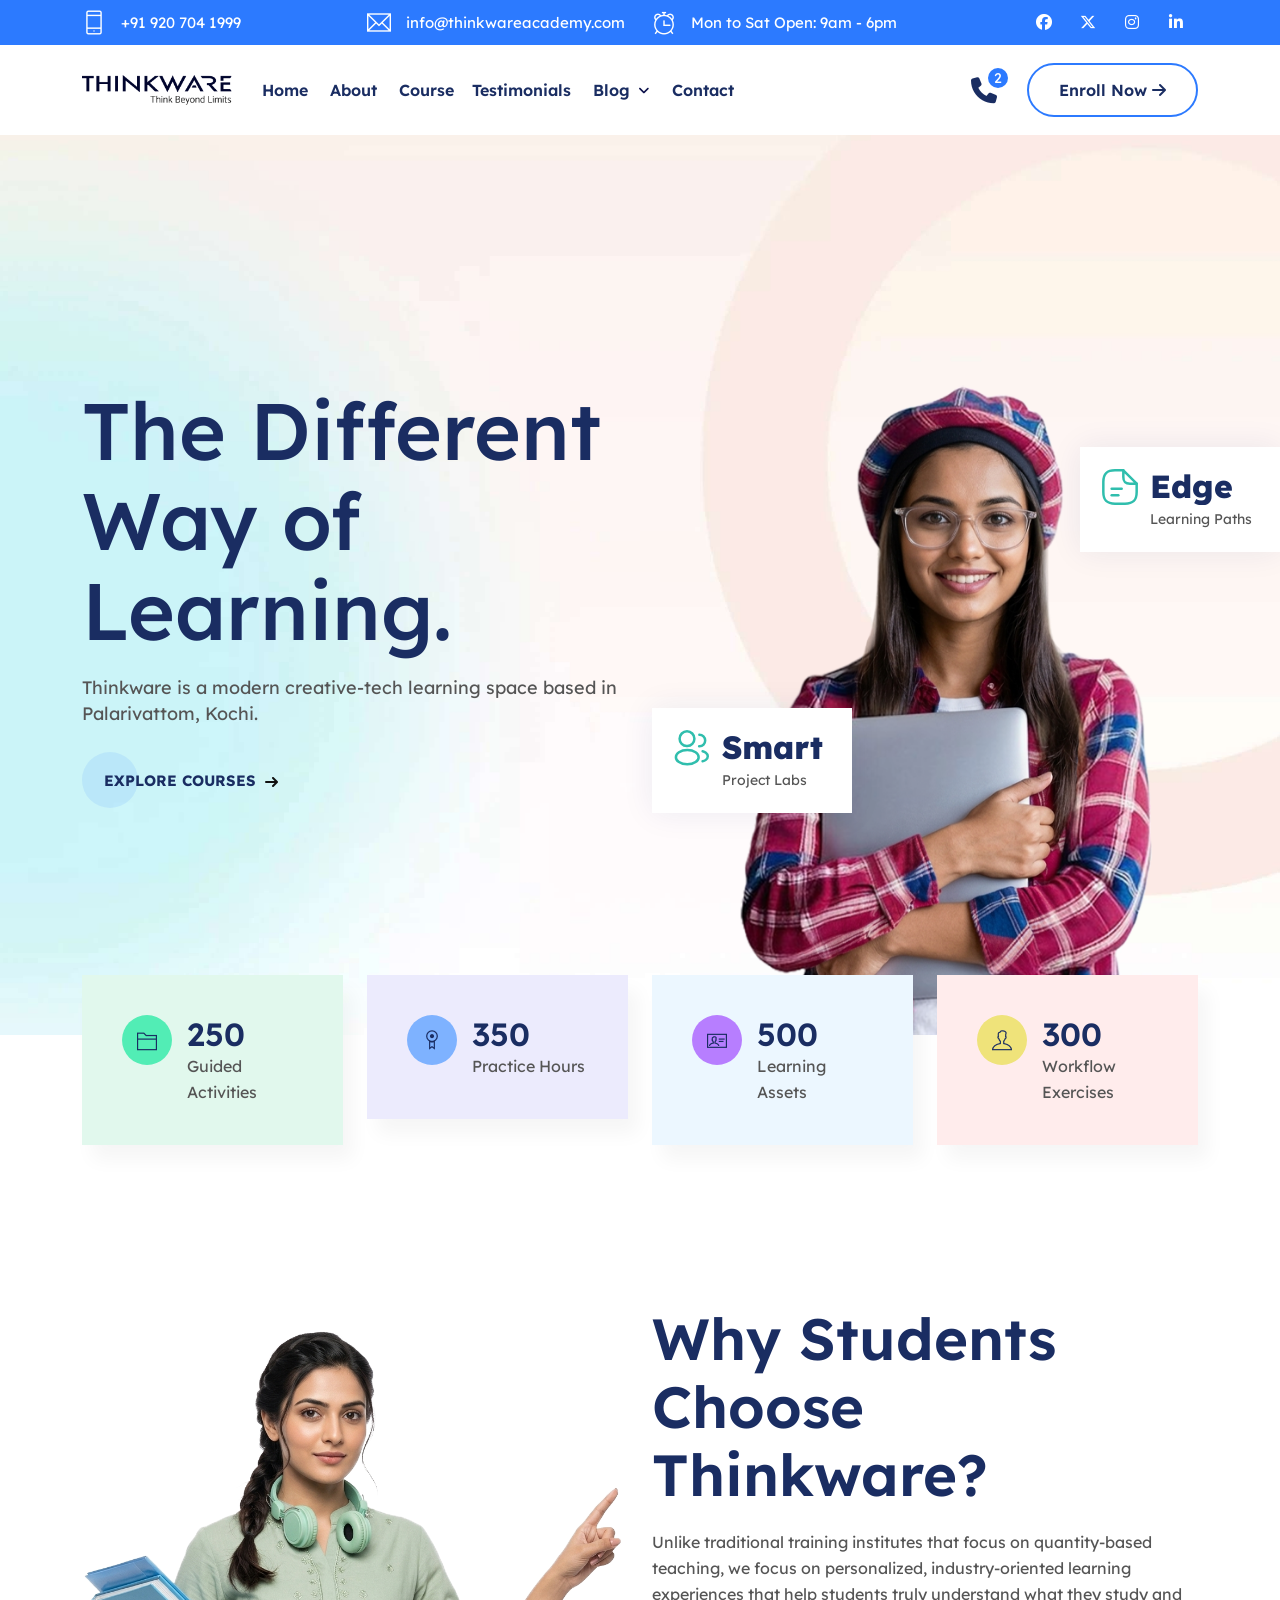
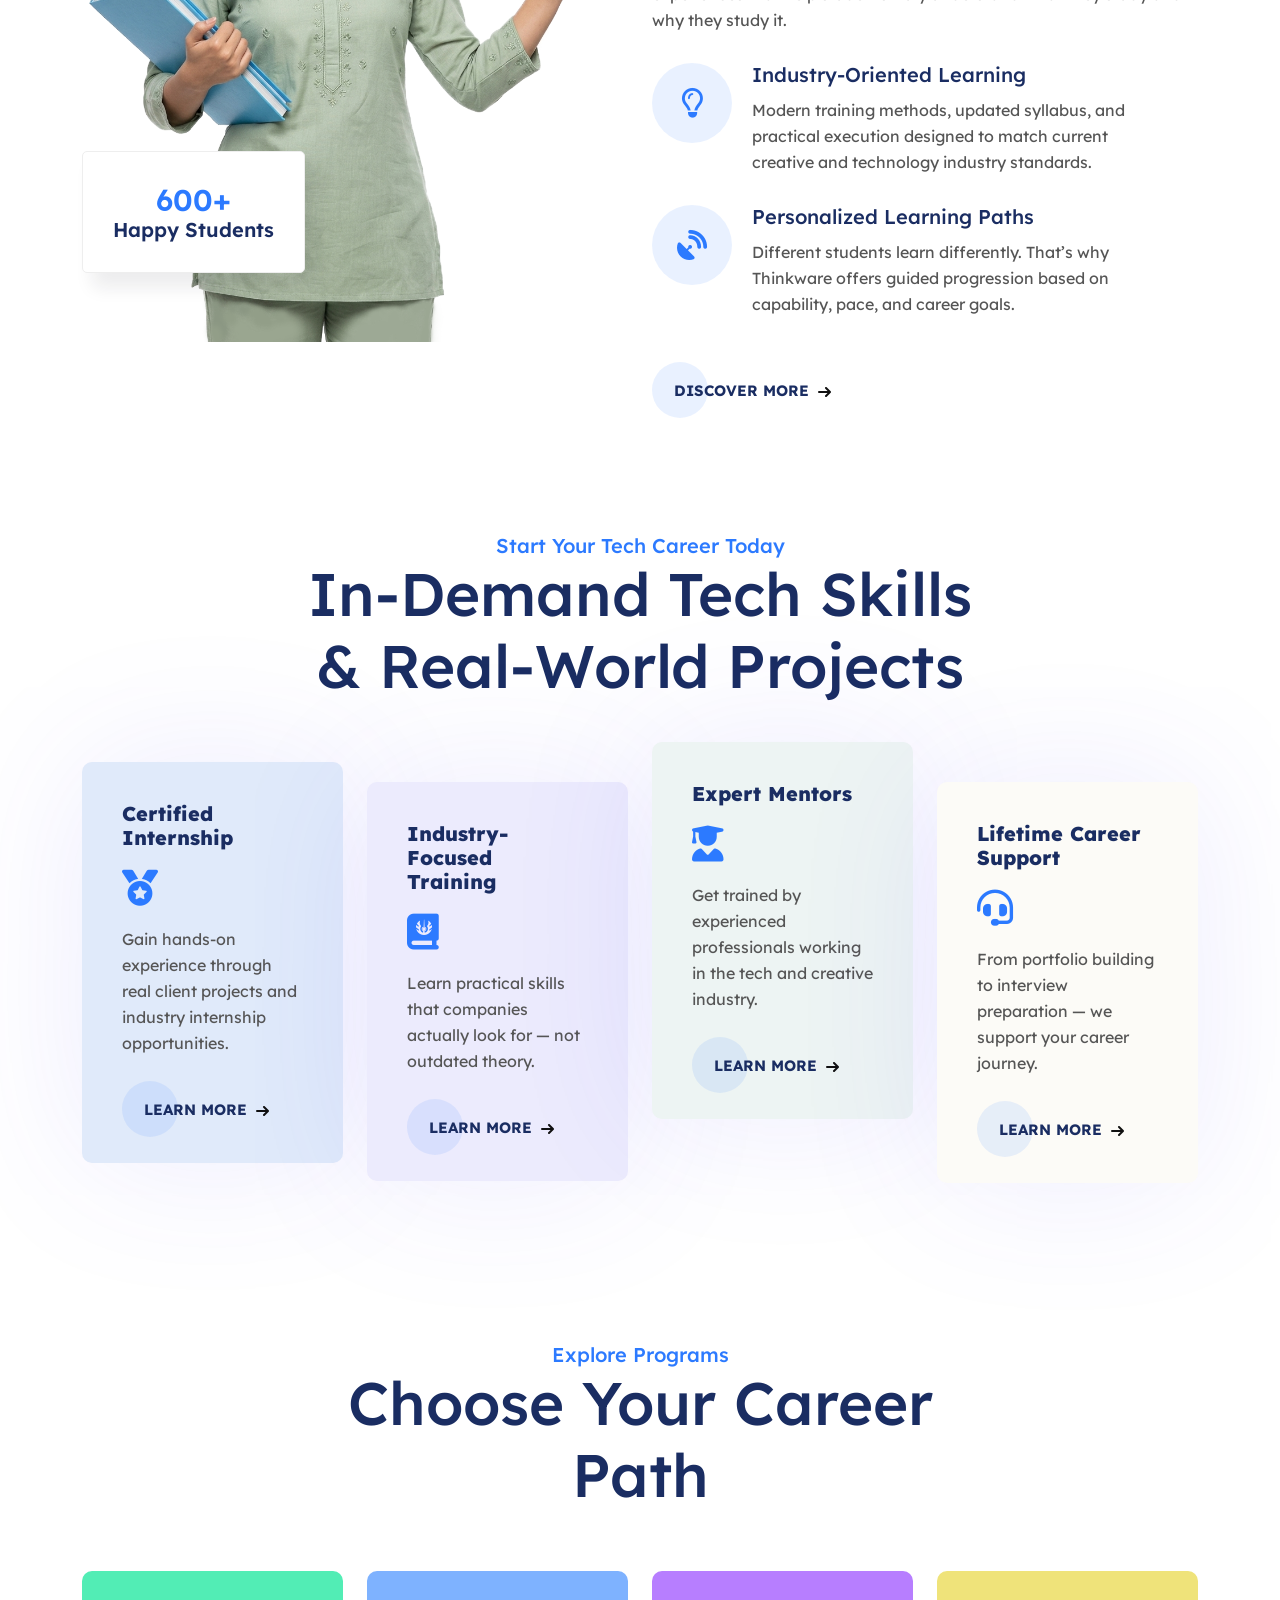
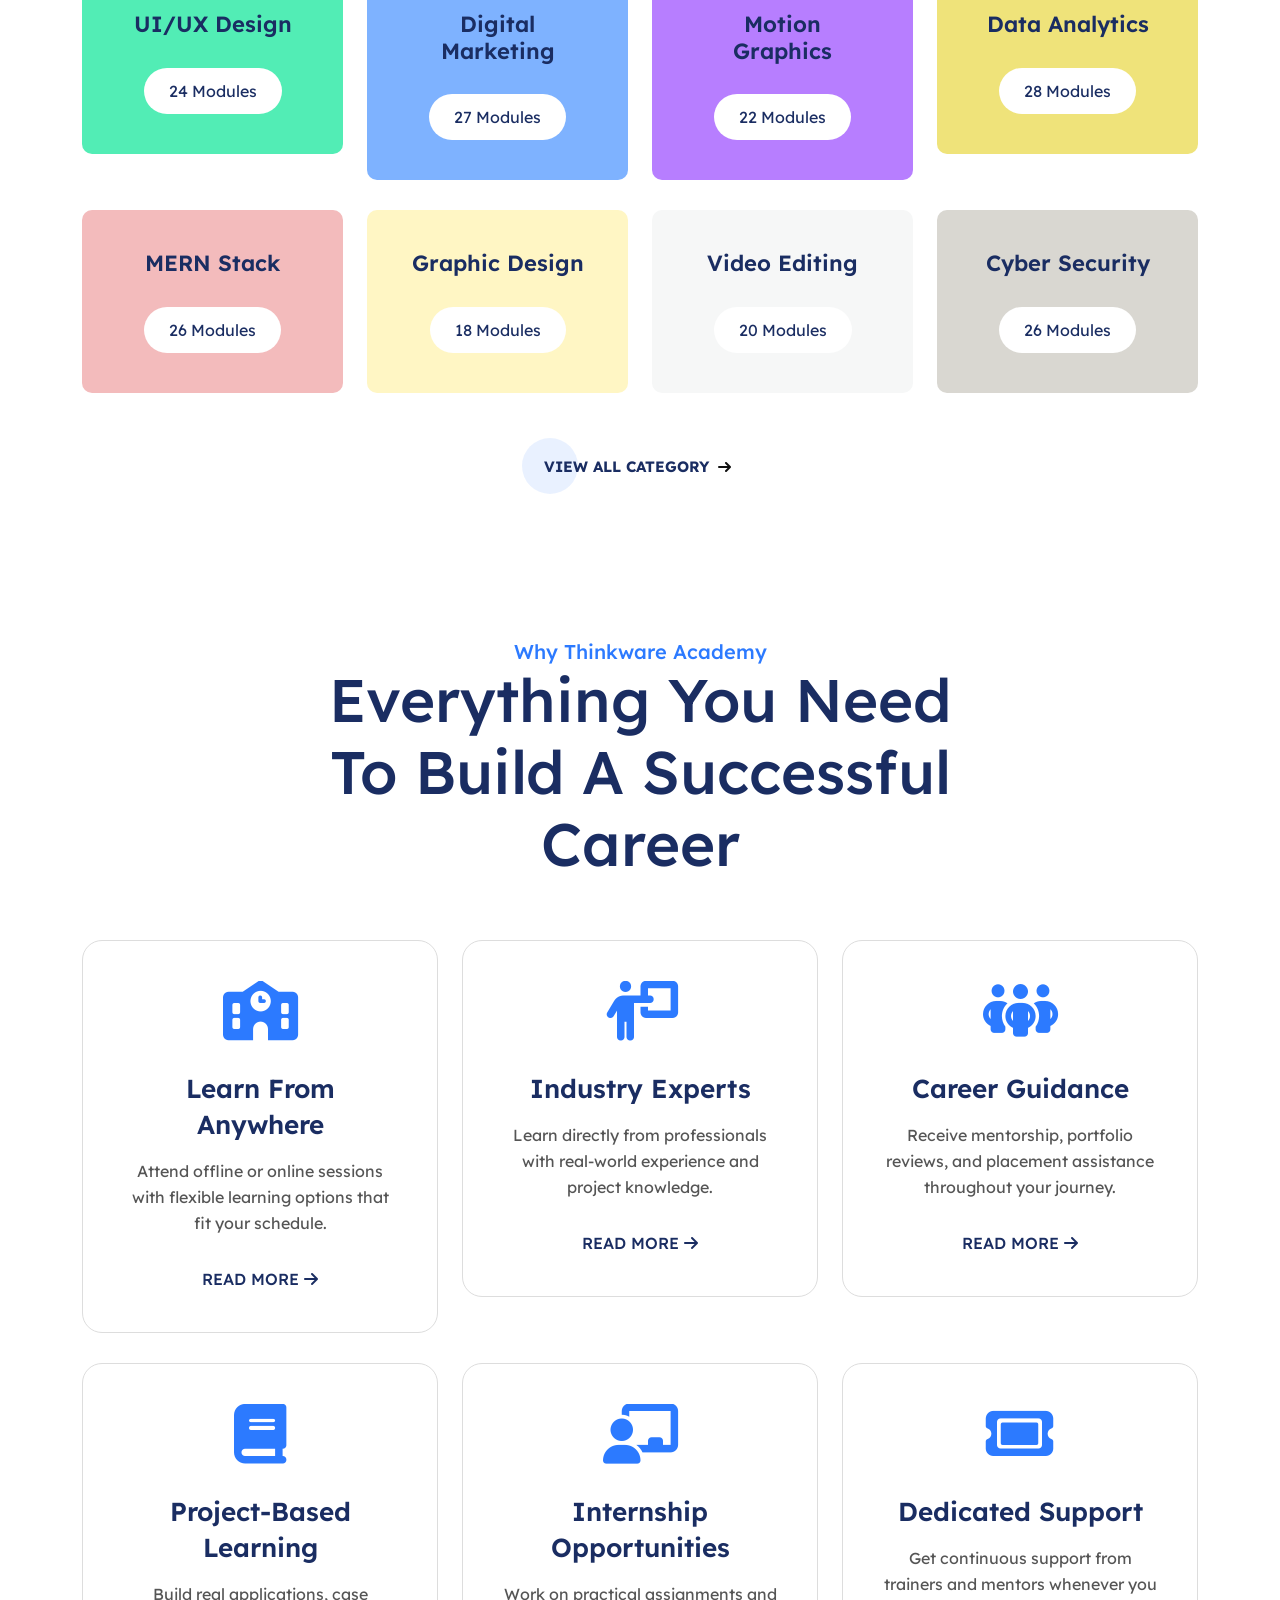
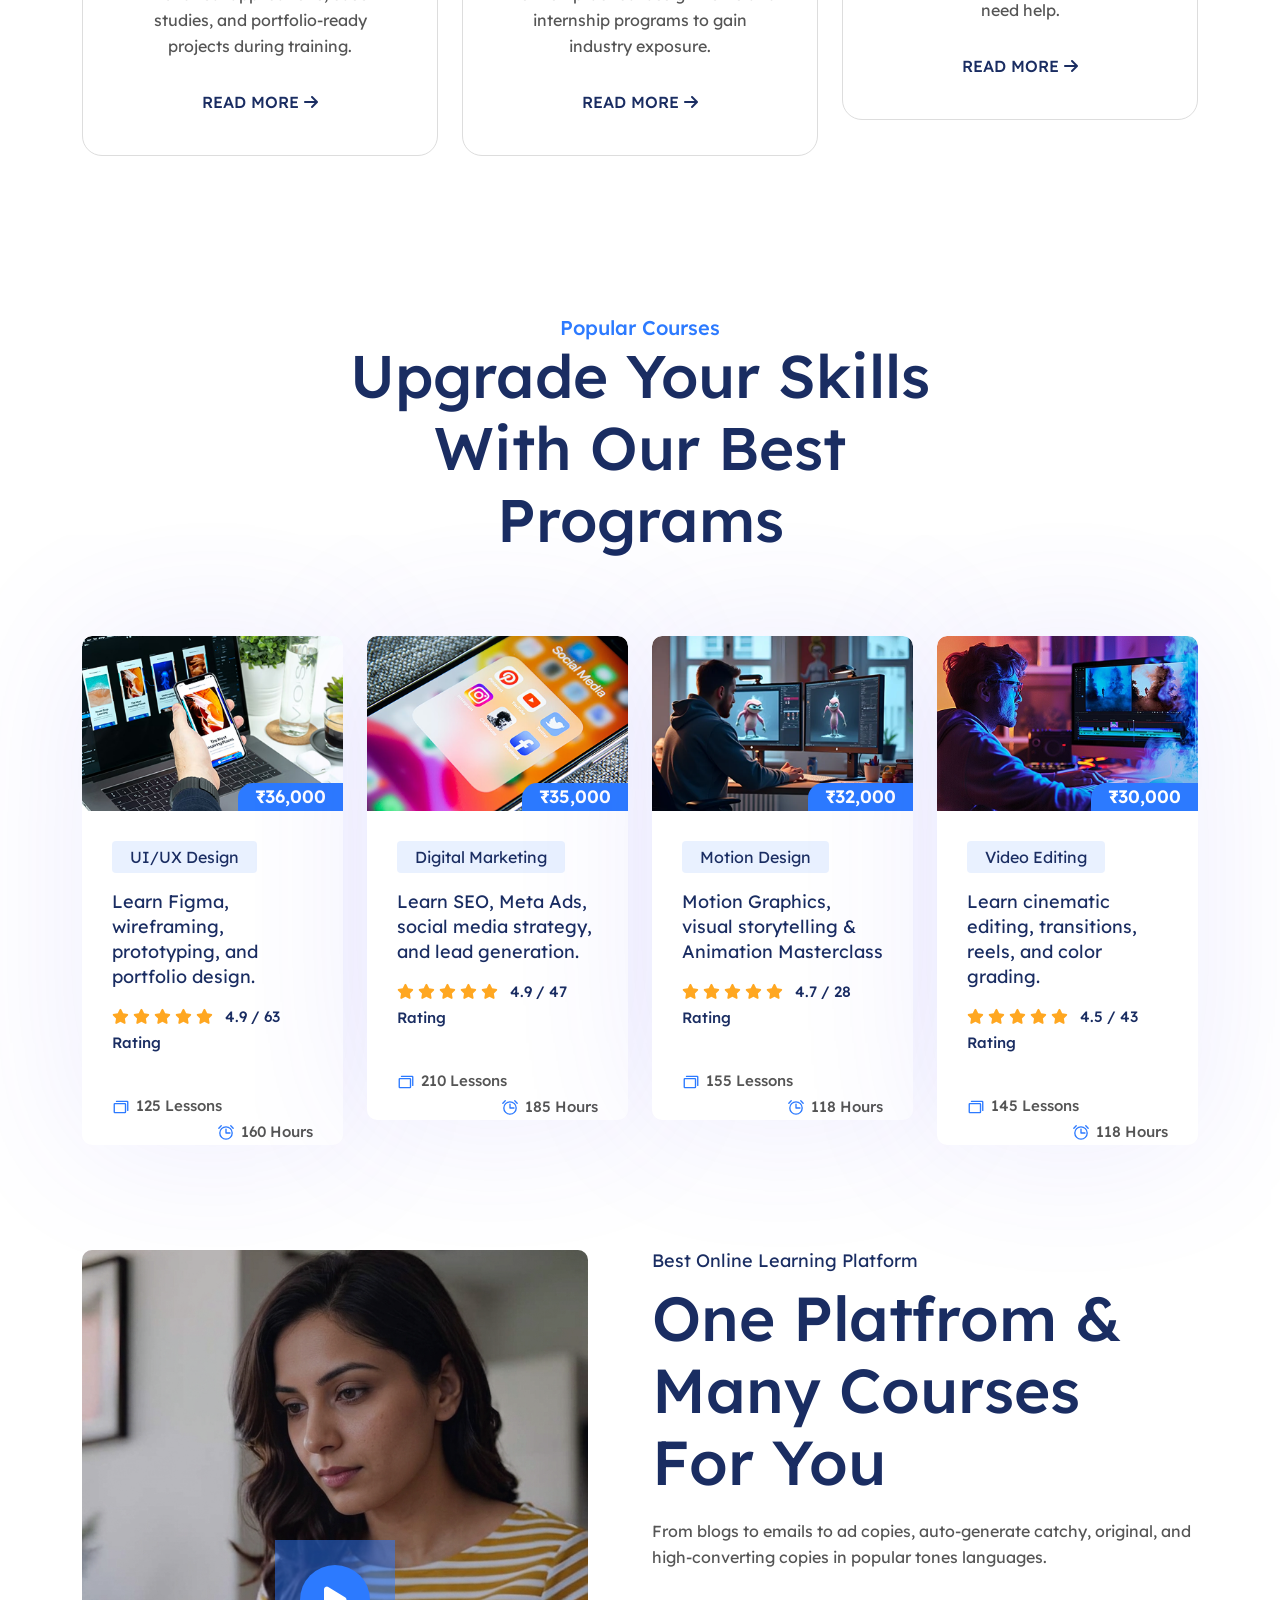
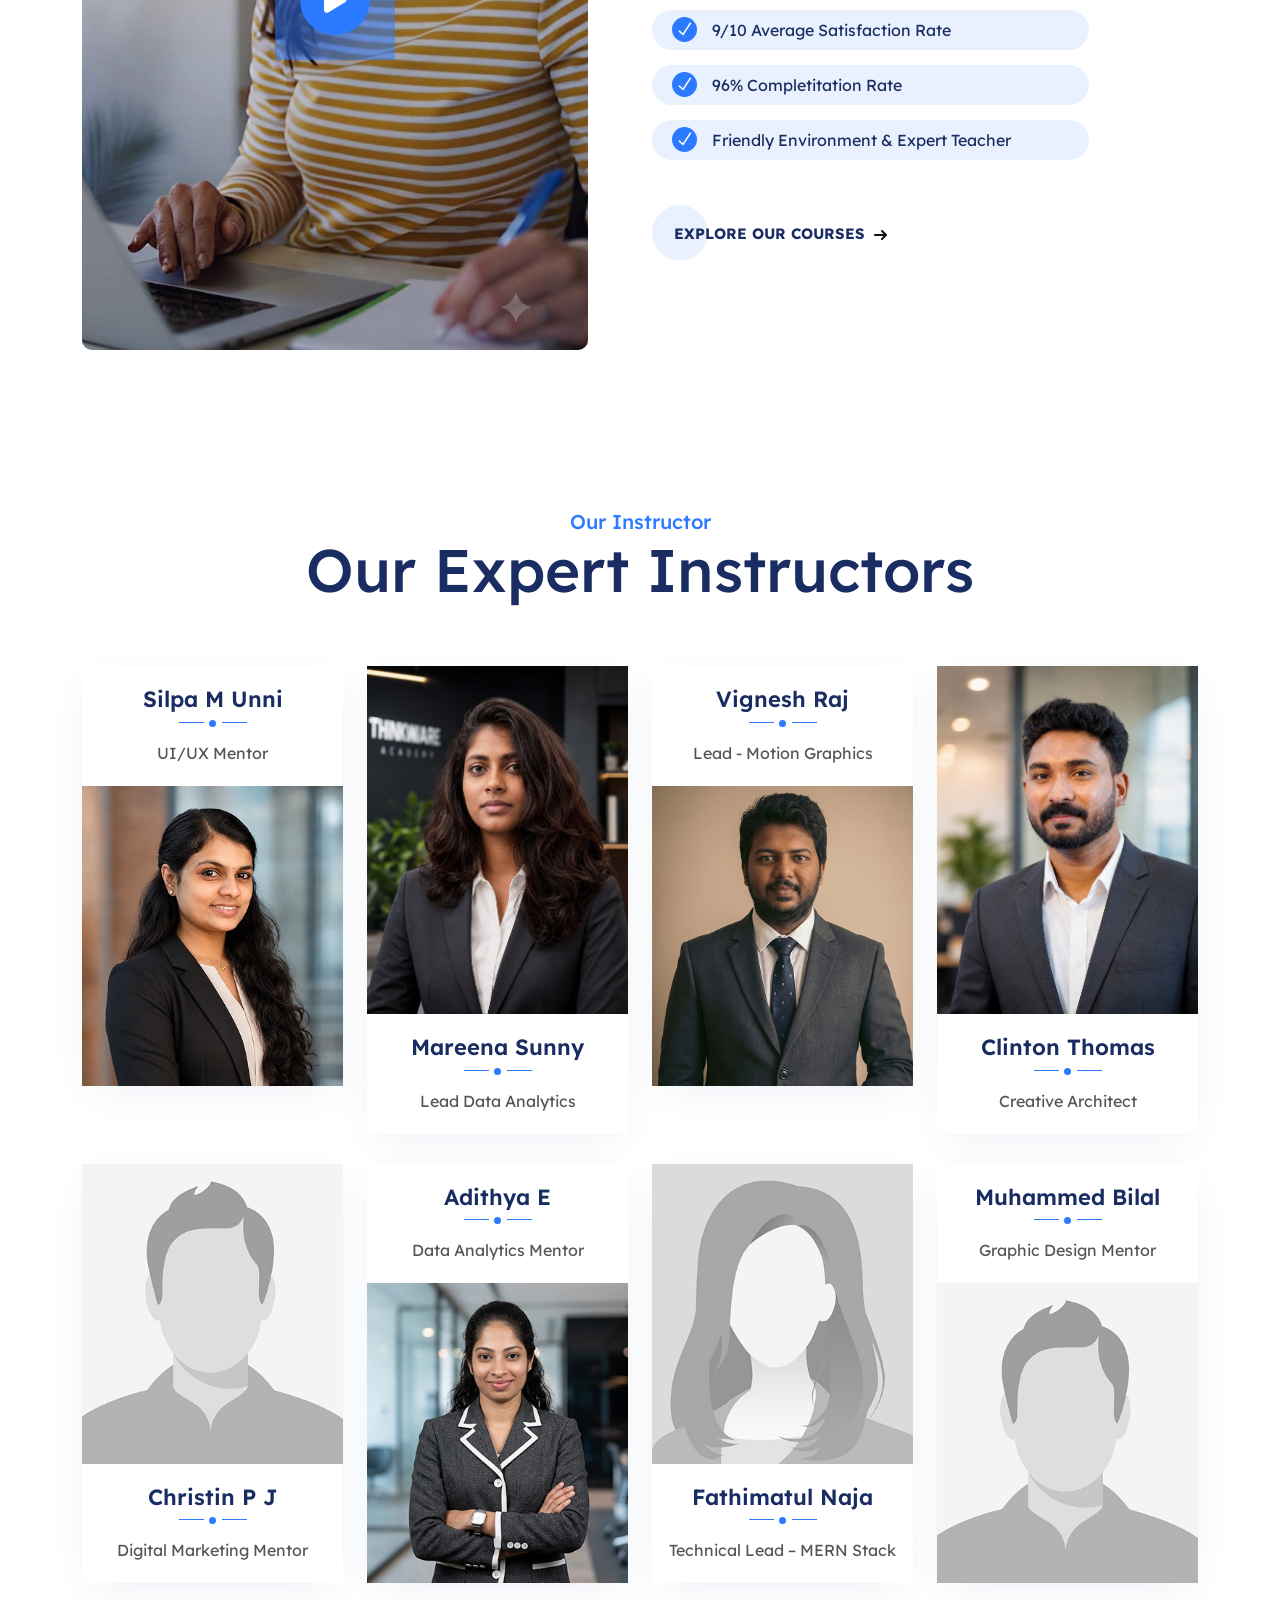
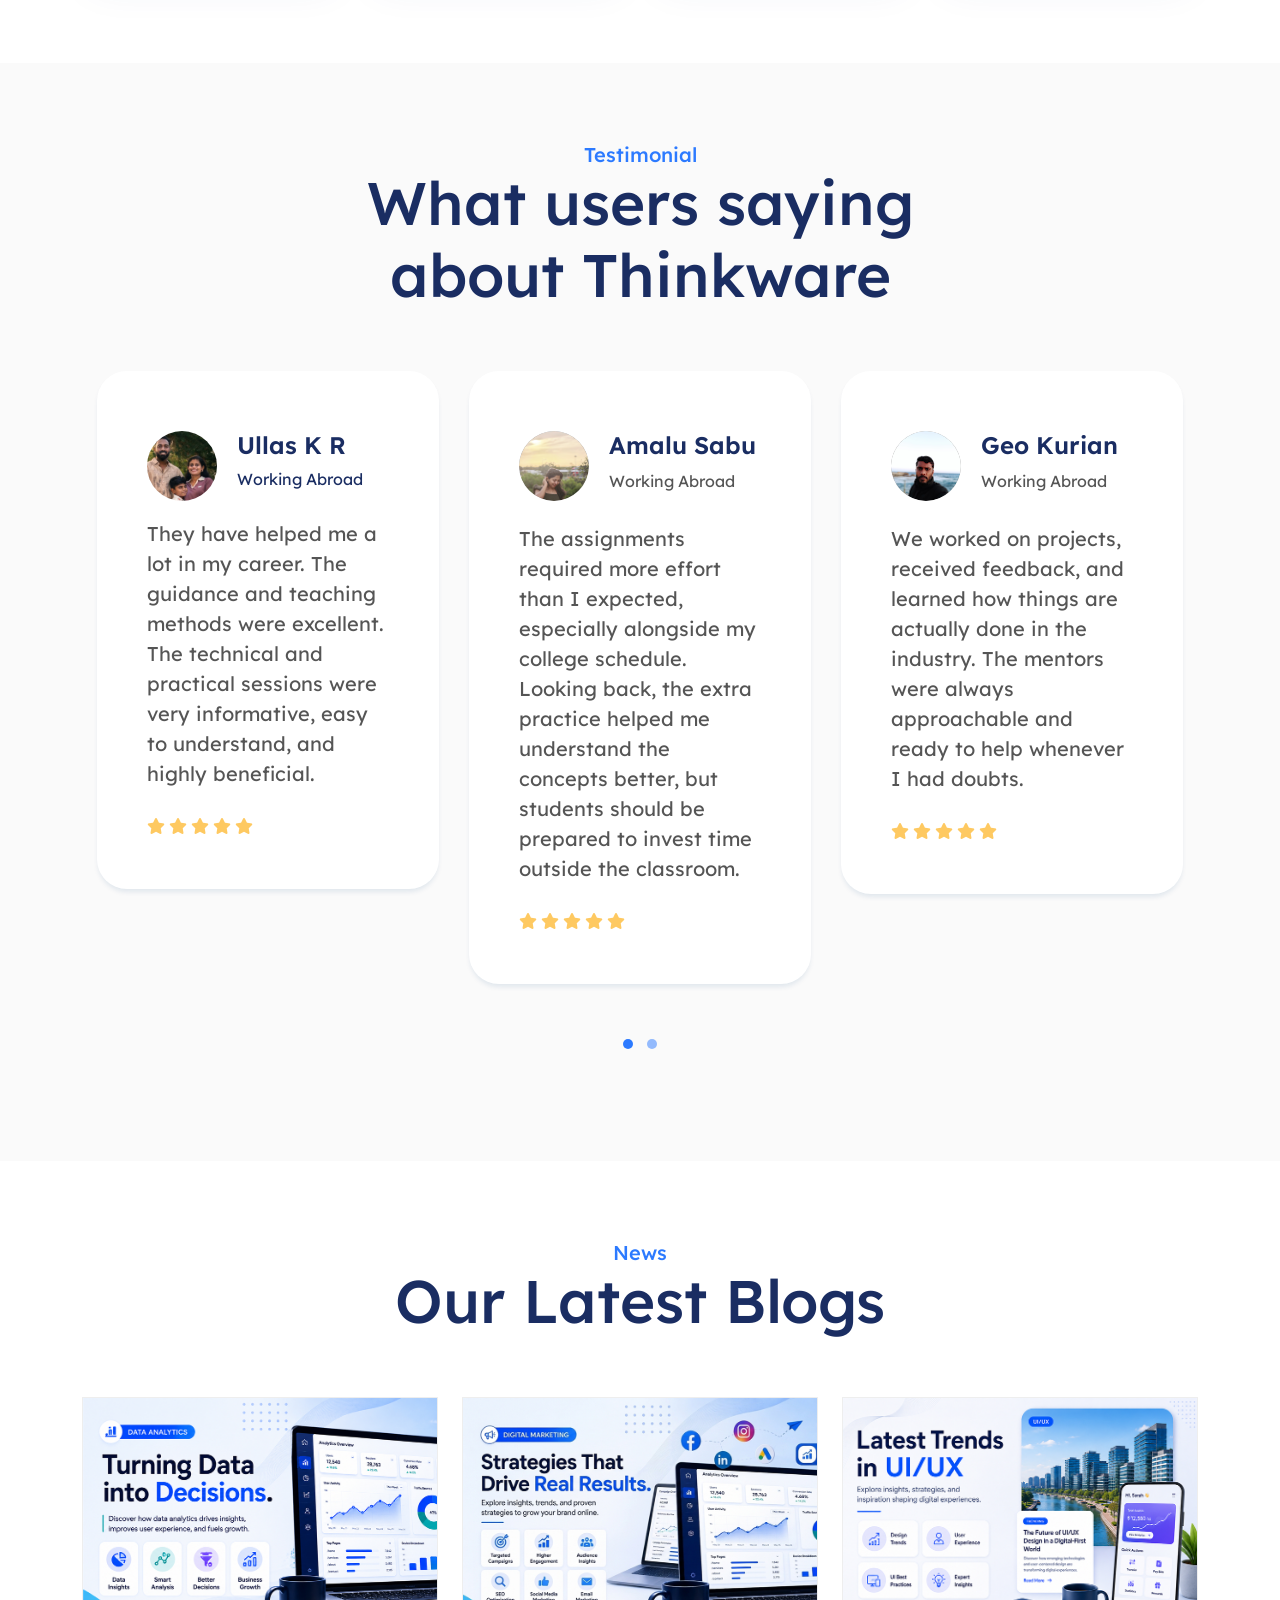
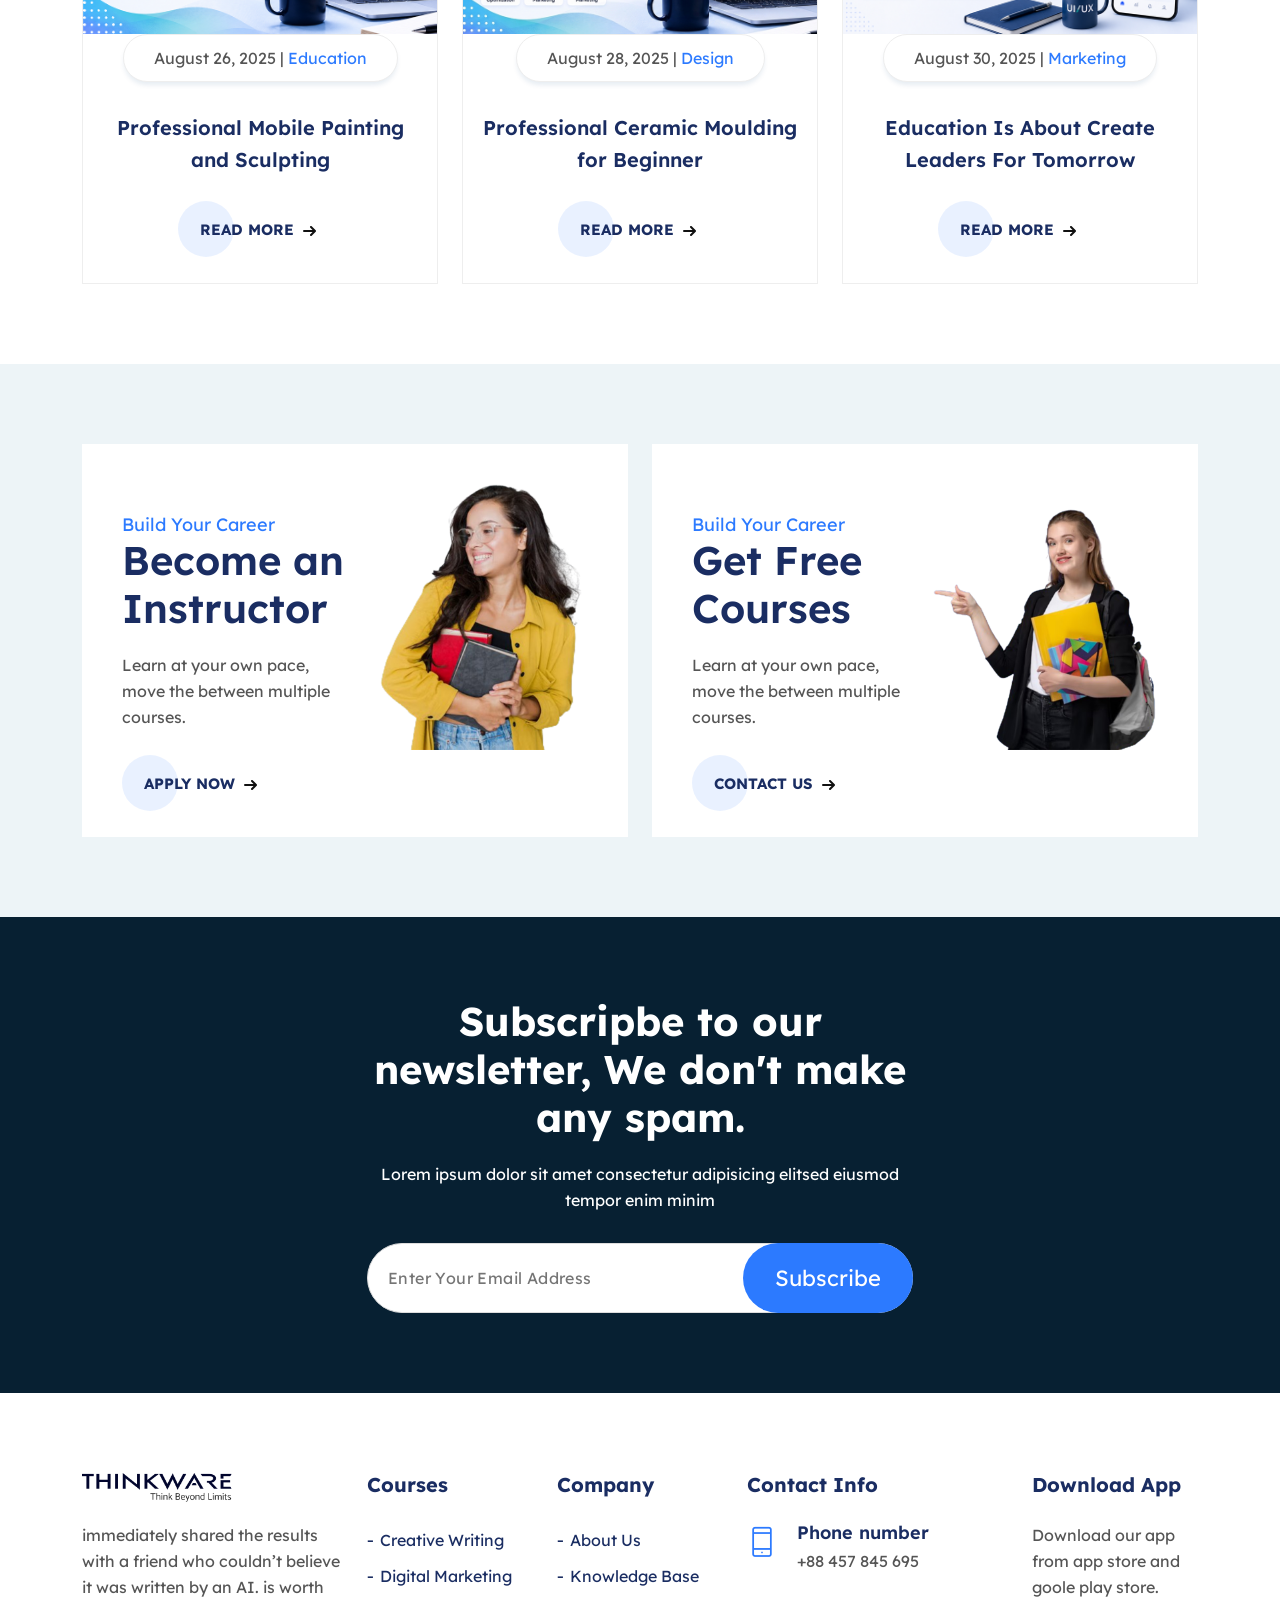
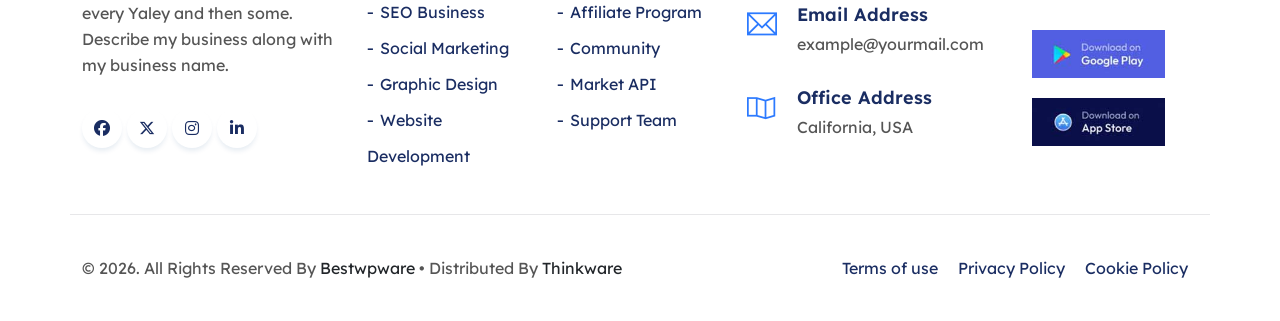
==== commit fc93b22d: "push" ====
--- a/index.html
+++ b/index.html
@@ -136,12 +136,6 @@
 								<li><a href="about.html">About</a></li>				  				  
 								<li><a href="course.html">Course</a>													
 								<li><a href="#">Testimonials</a>
-									<ul>										
-										<li><a href="shop.html">Shop</a></li>
-										<li><a href="single_shop.html">Single Shop</a></li>
-										<li><a href="cart.html">Cart</a></li>
-										<li><a href="checkout.html">Checkout</a></li>			
-									</ul>
 								</li>							
 								<li class="menu-item-has-children"><a href="blog.html">Blog</a>
 									<ul>										
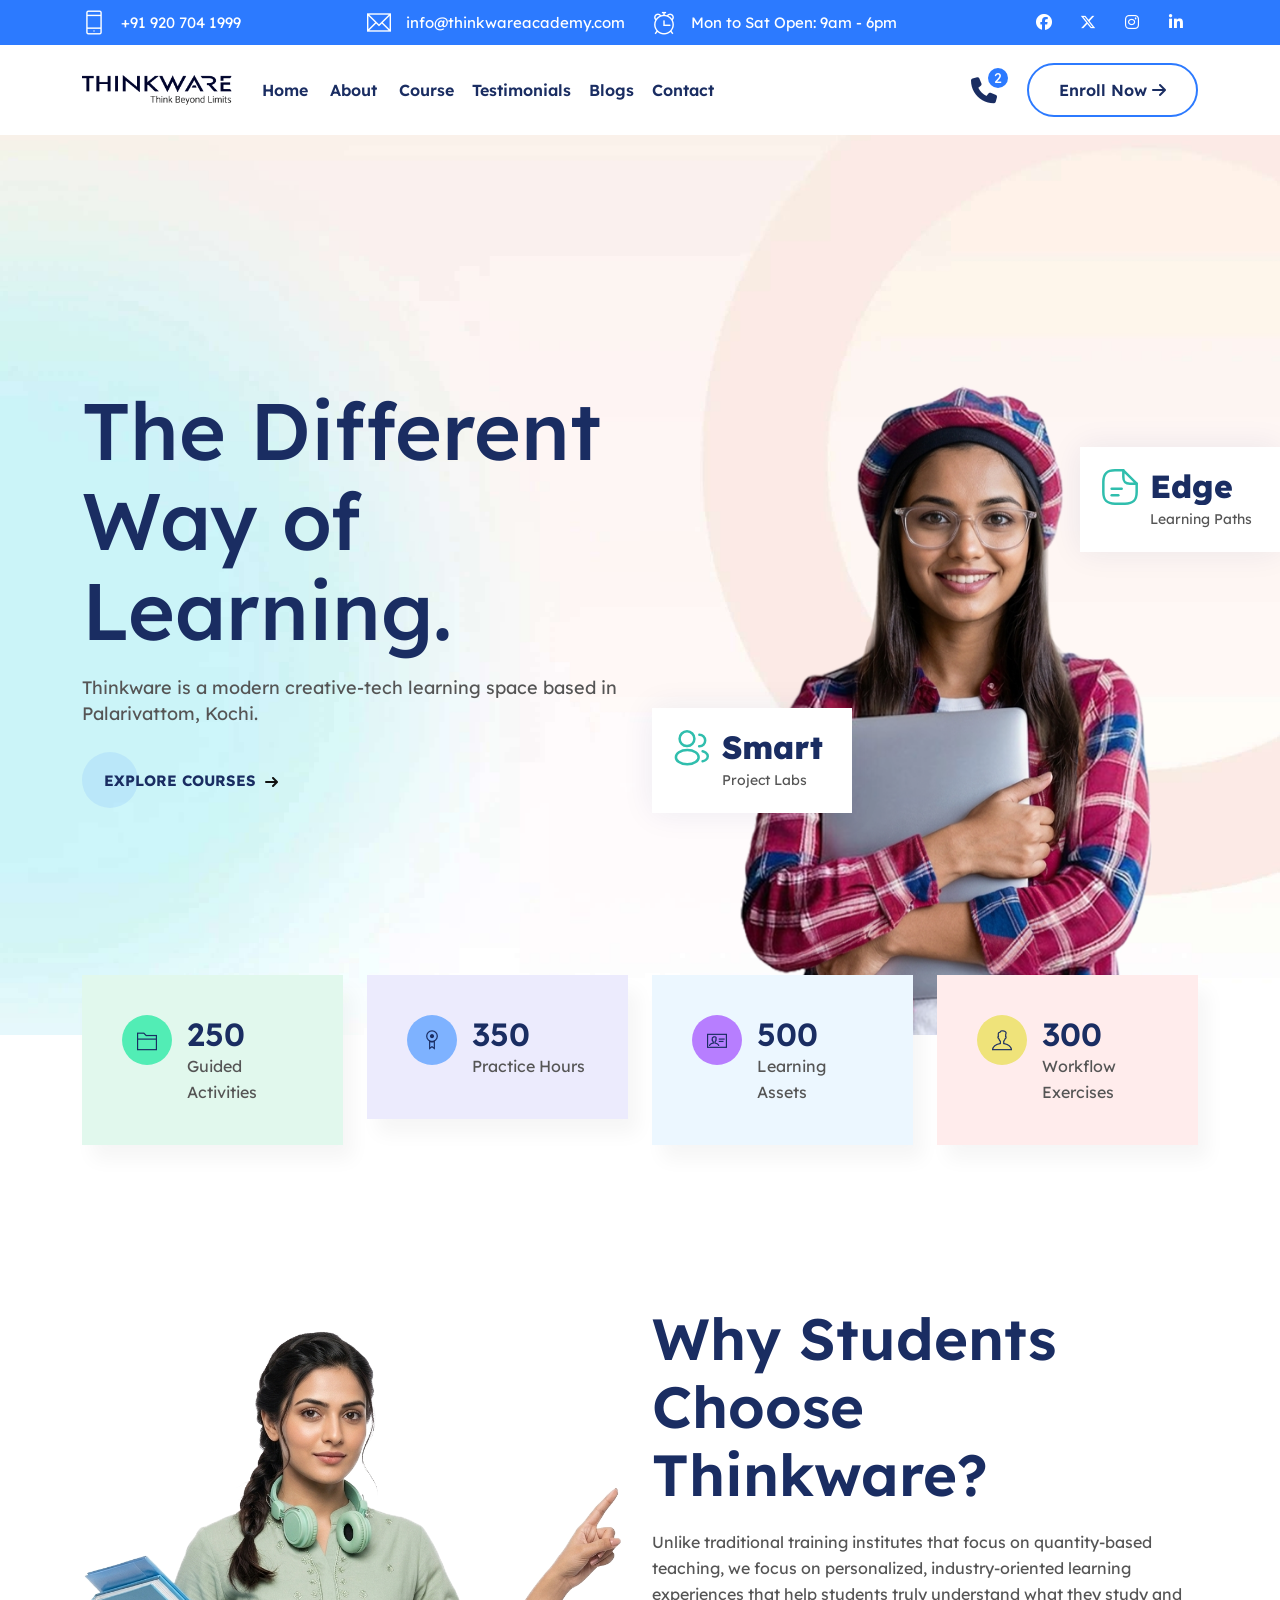
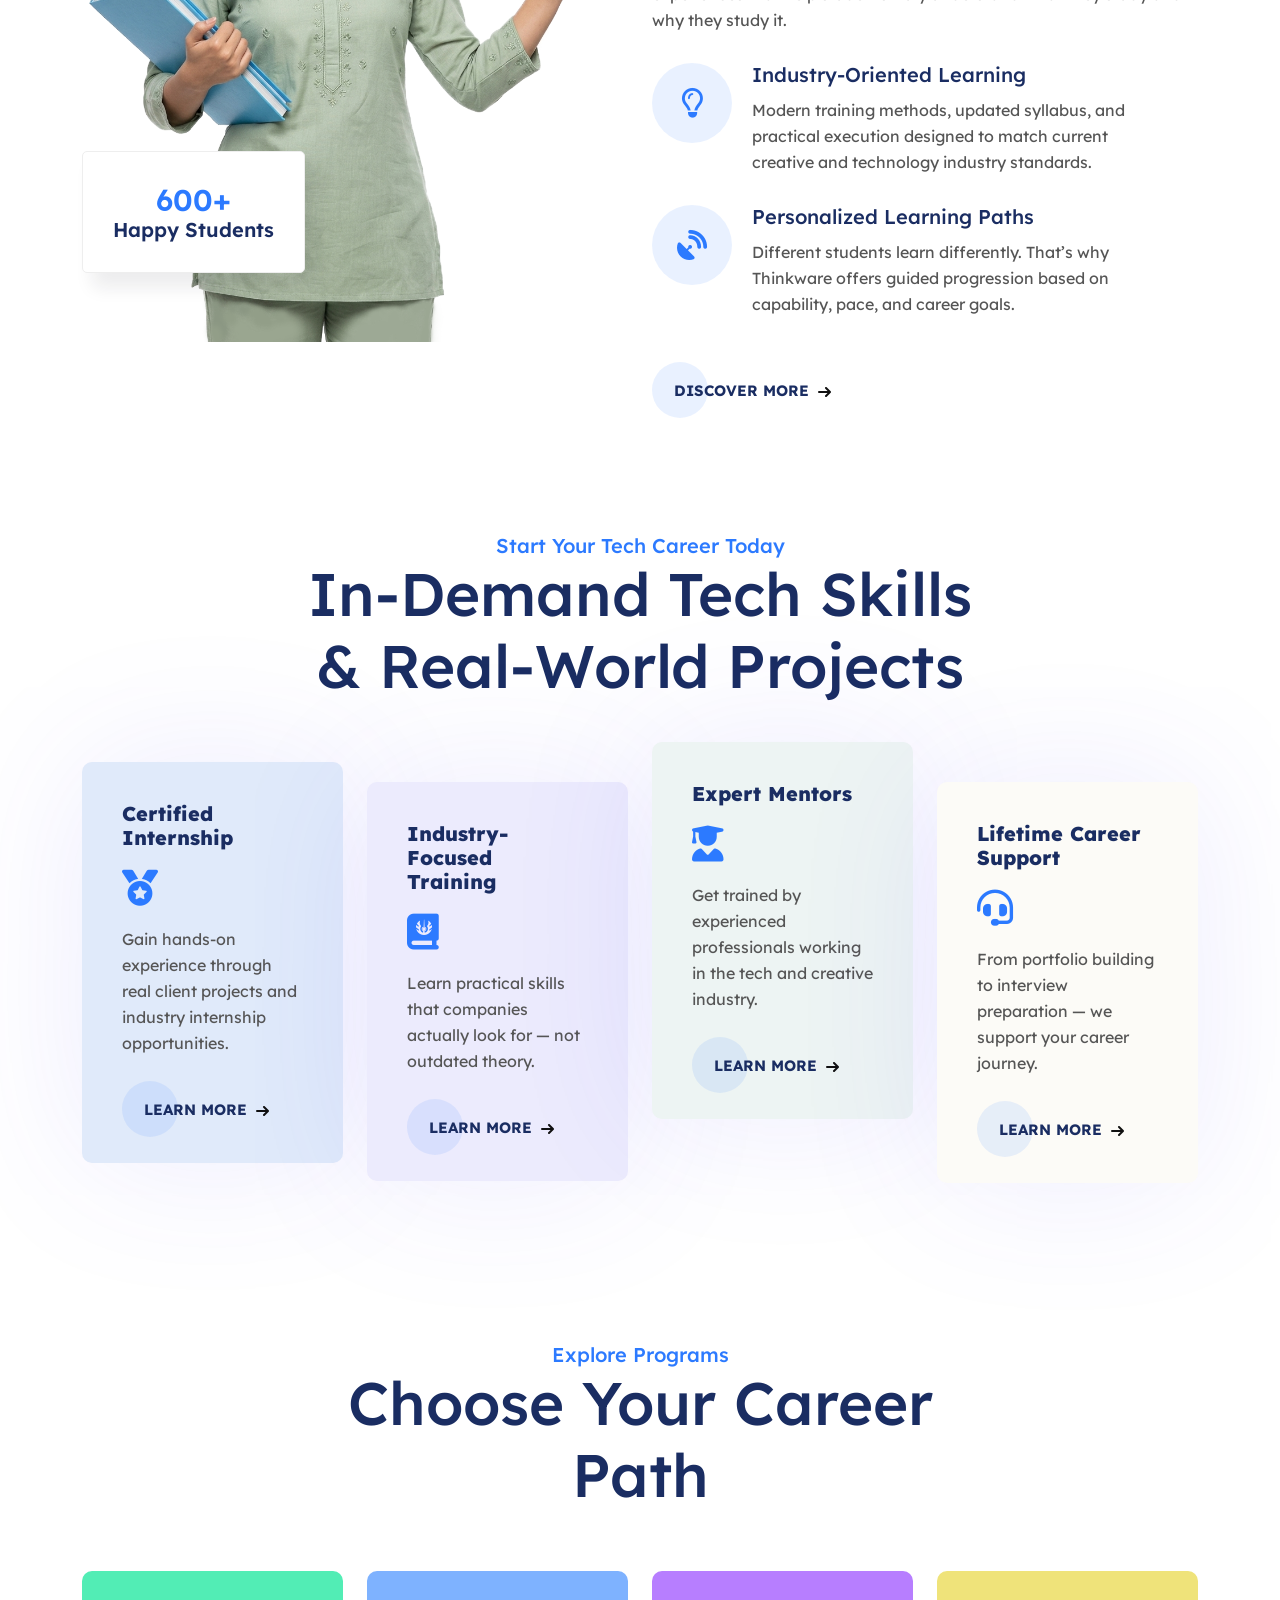
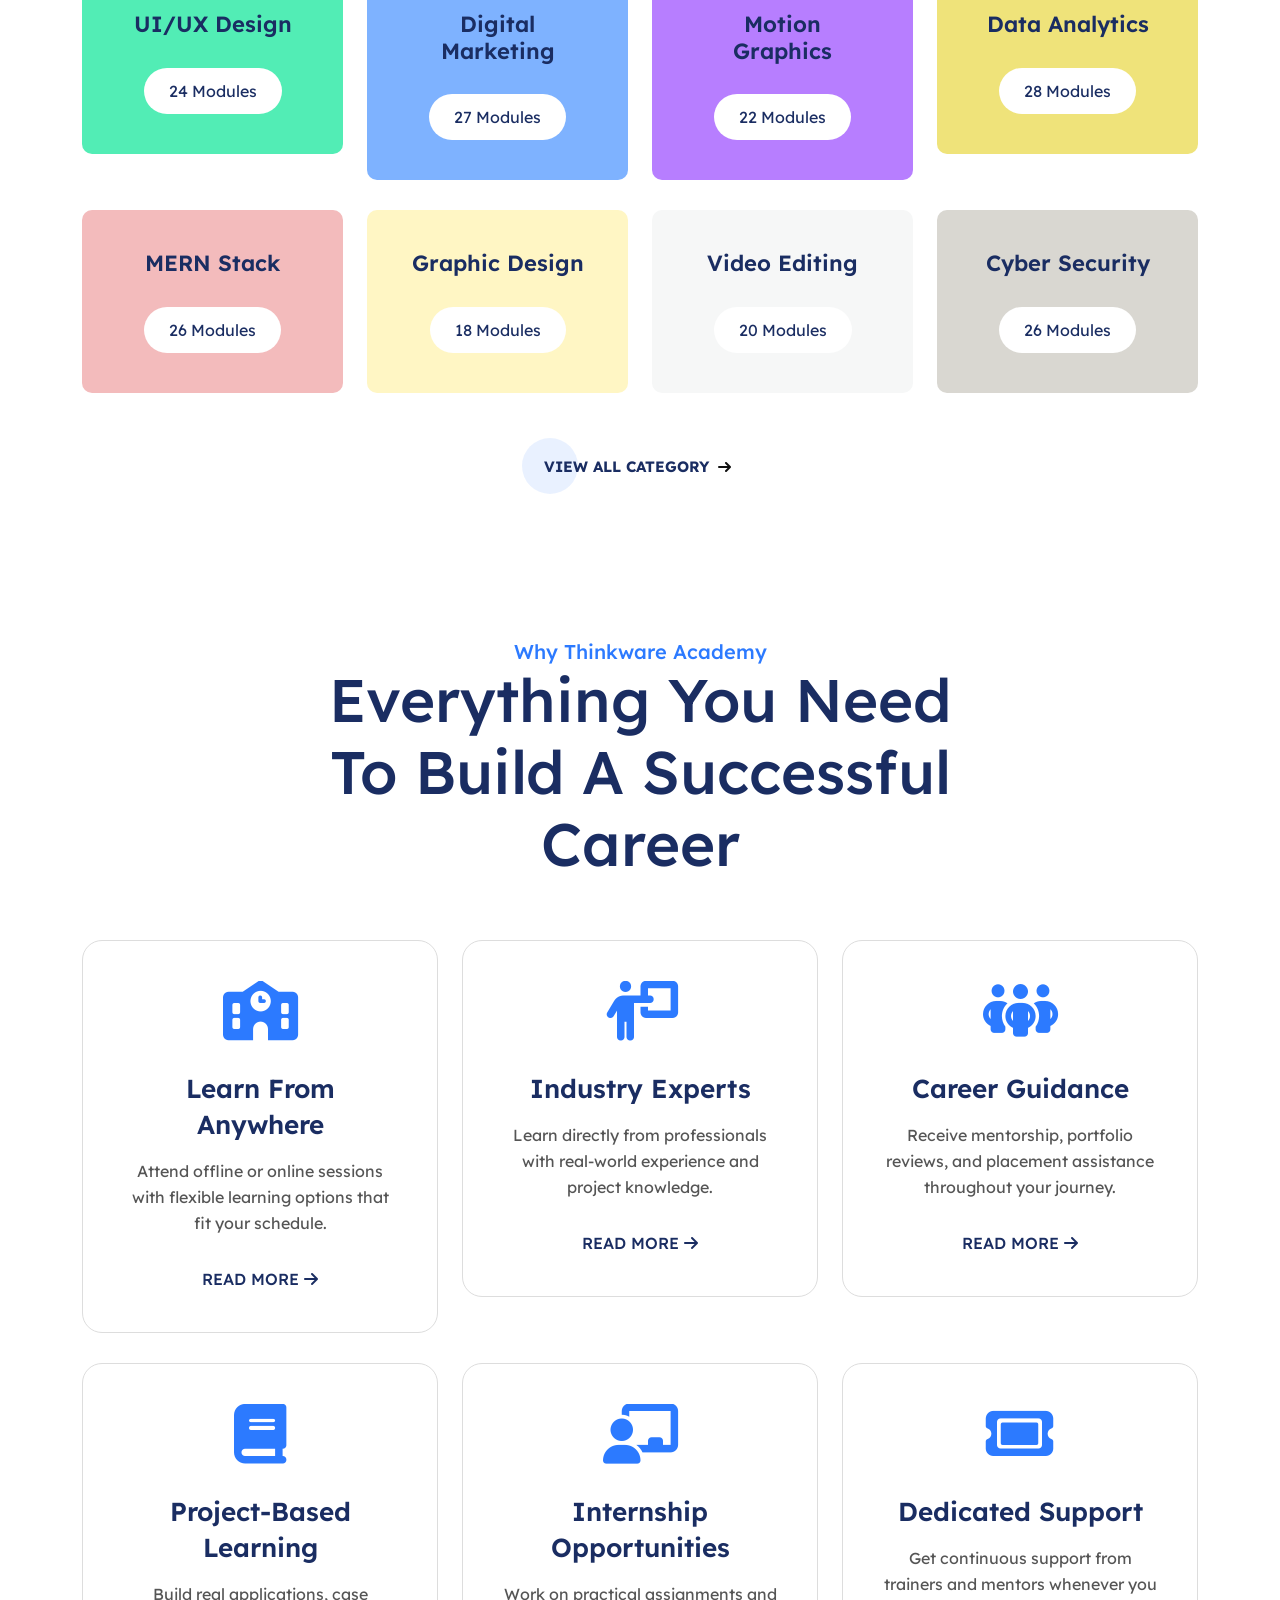
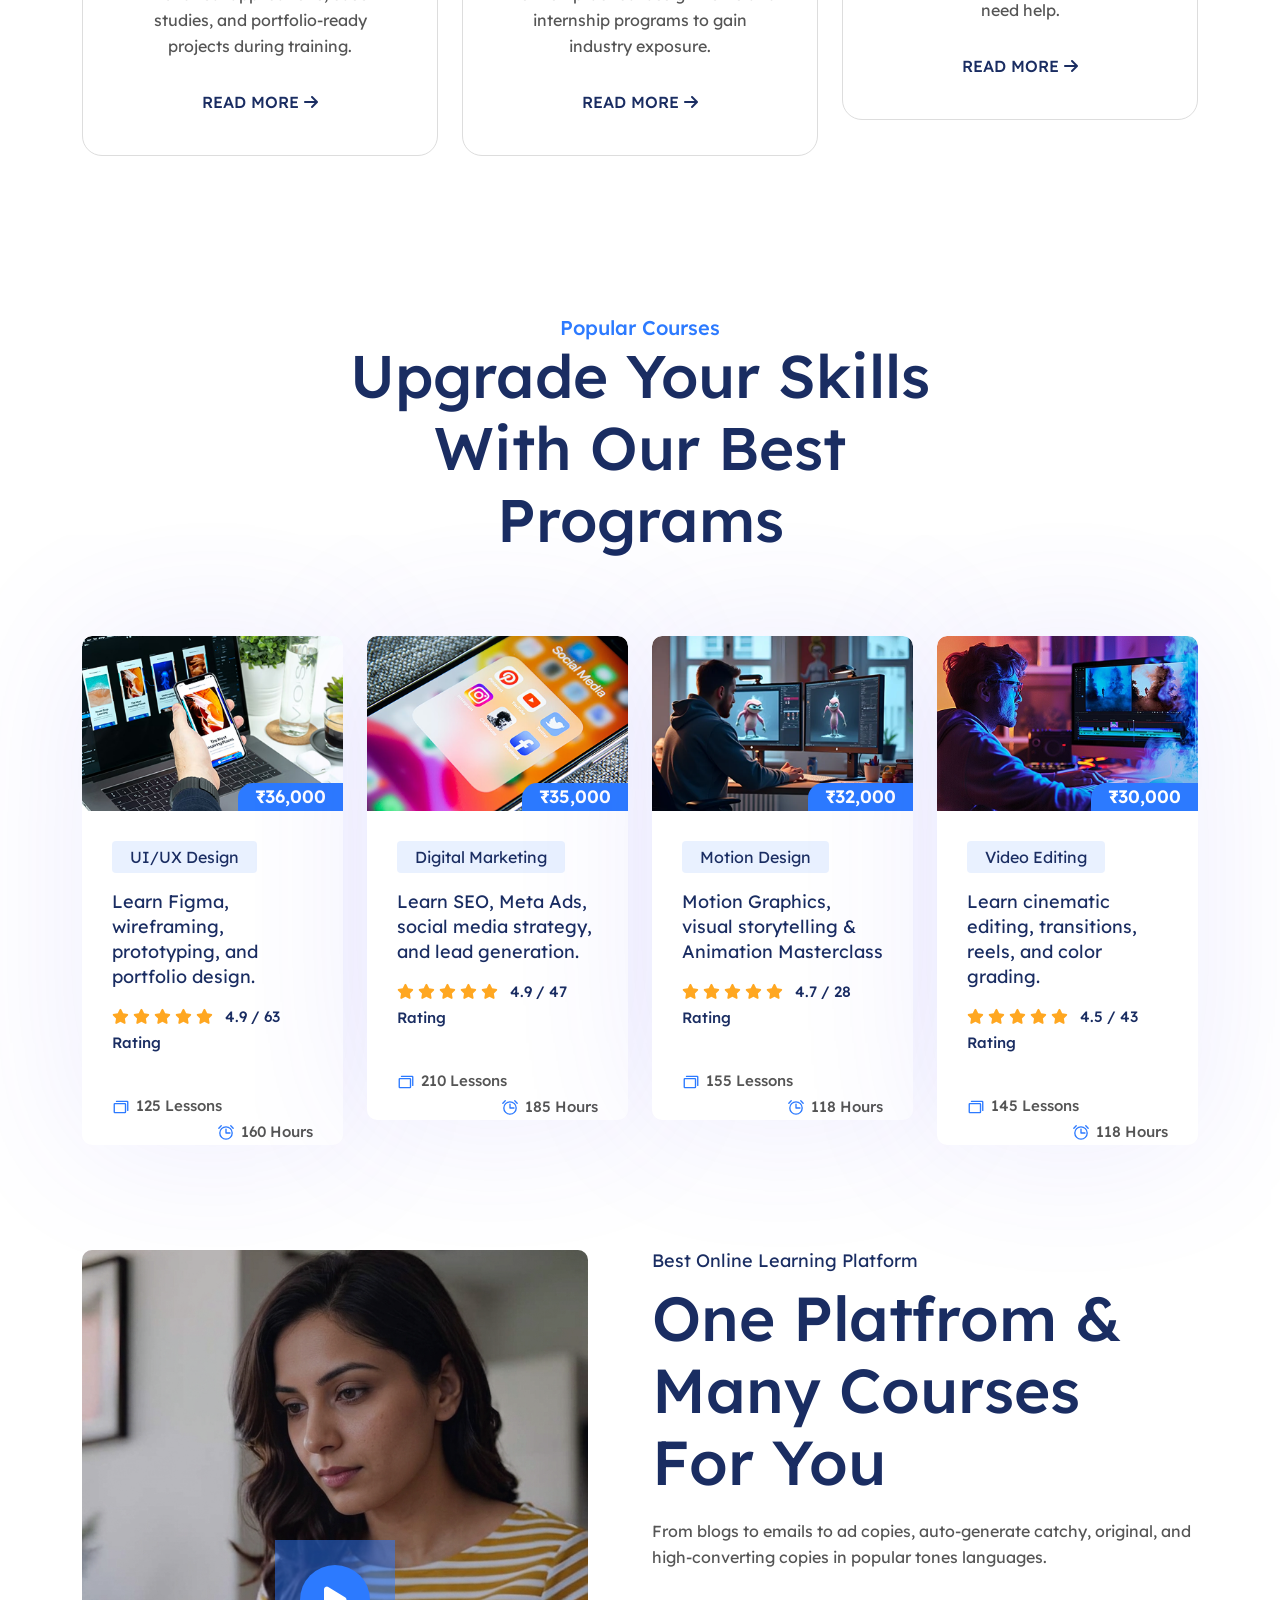
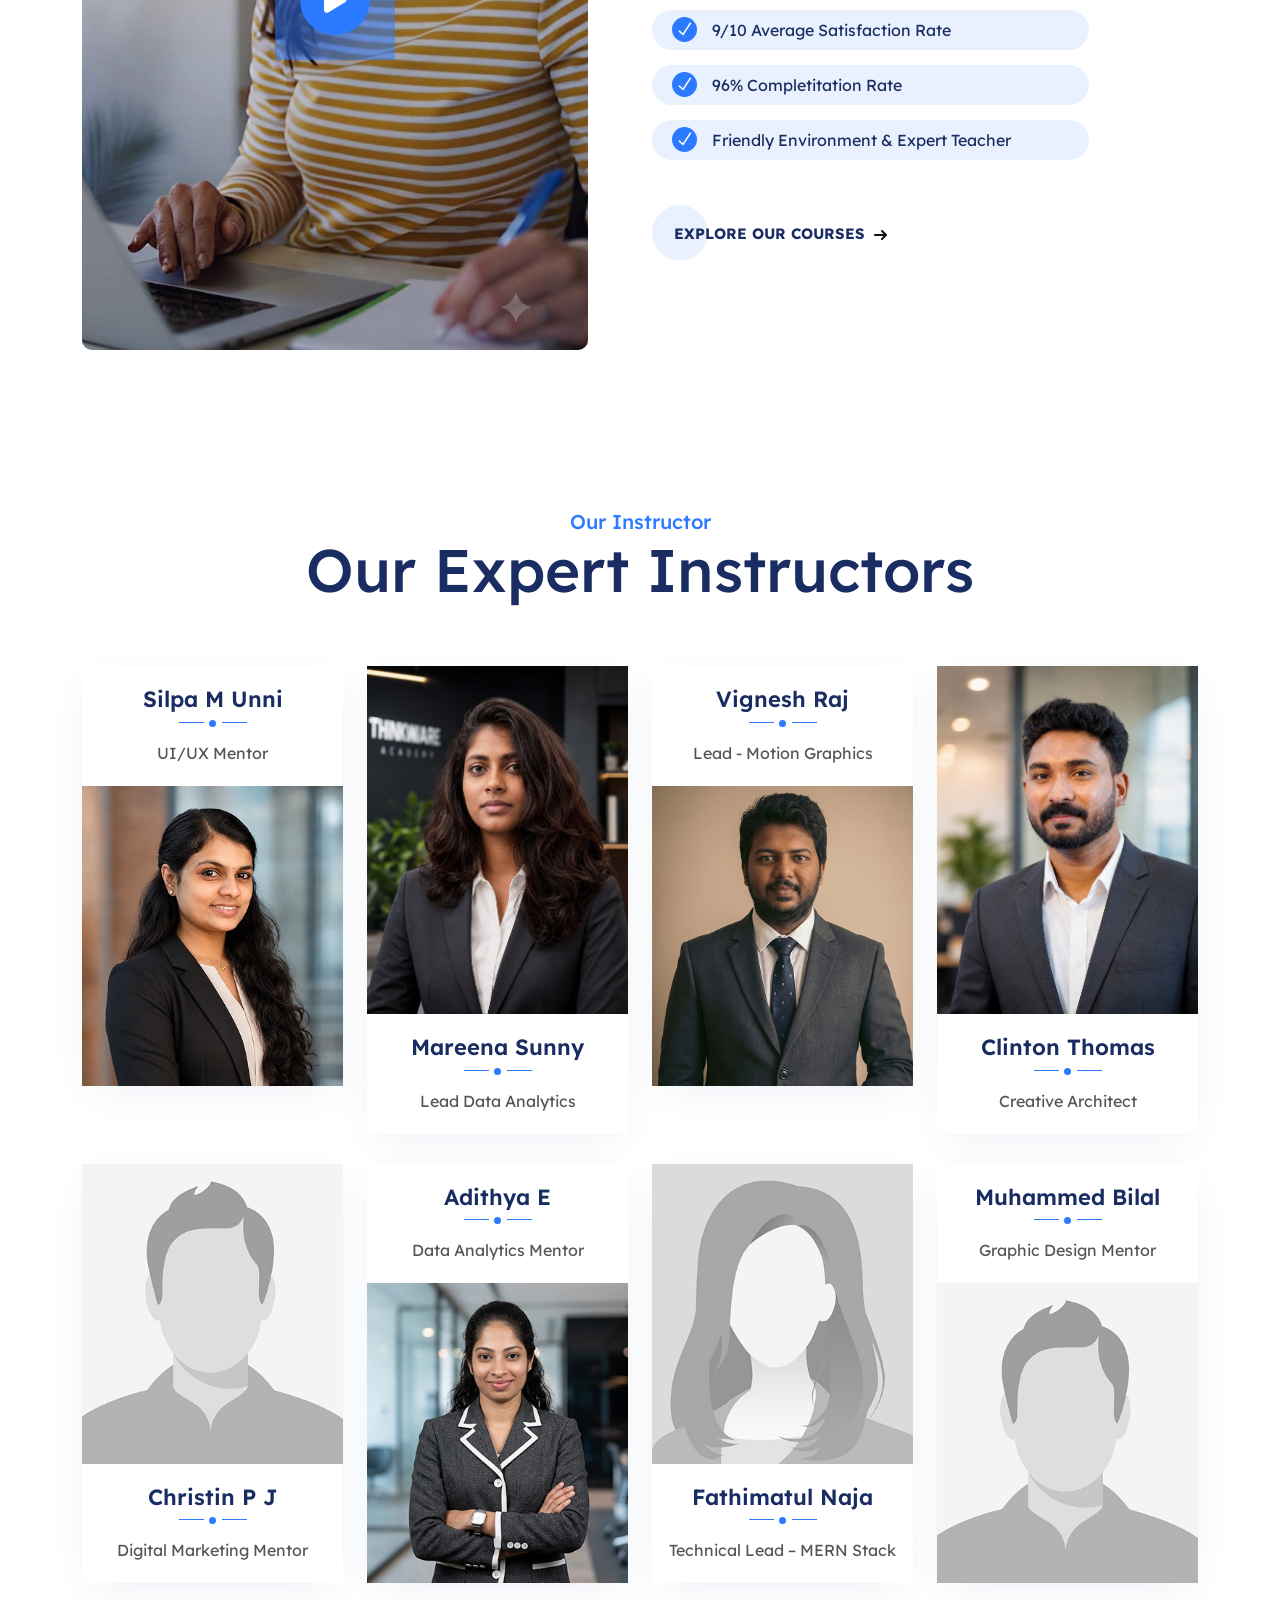
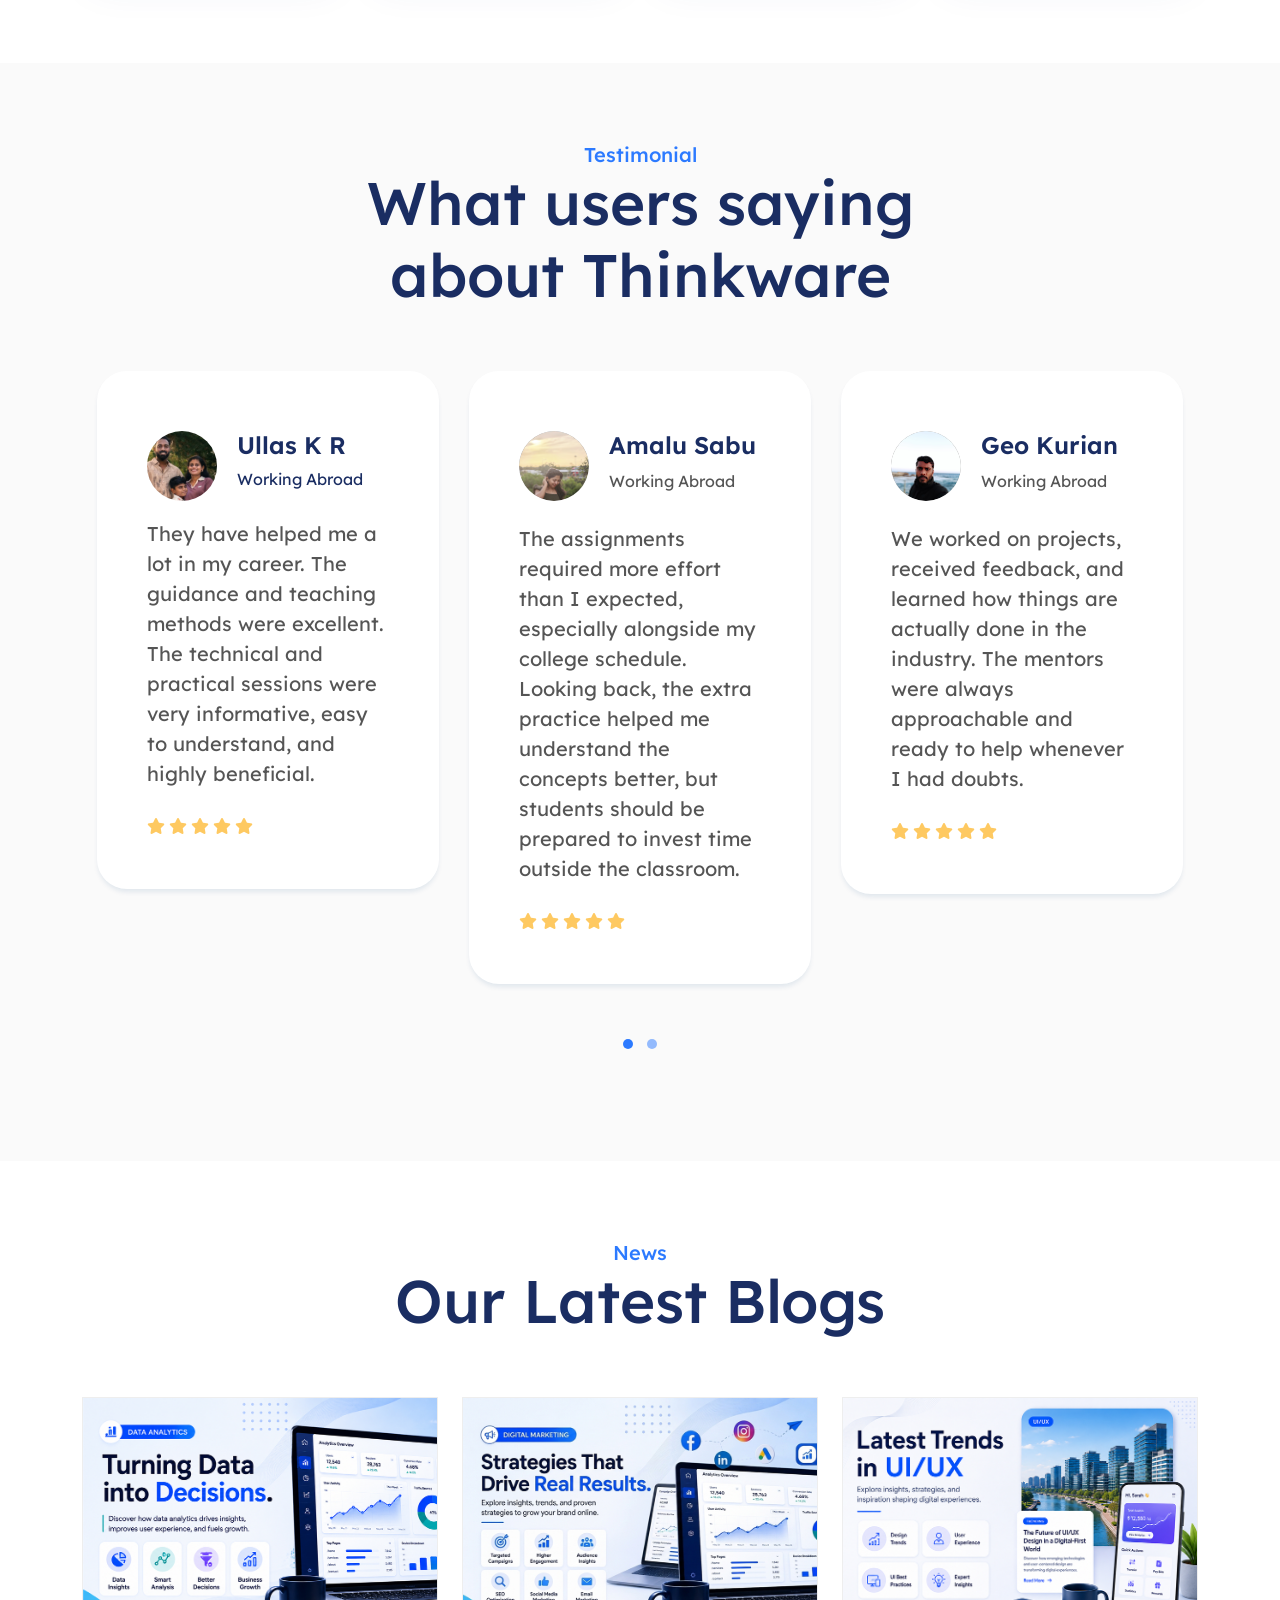
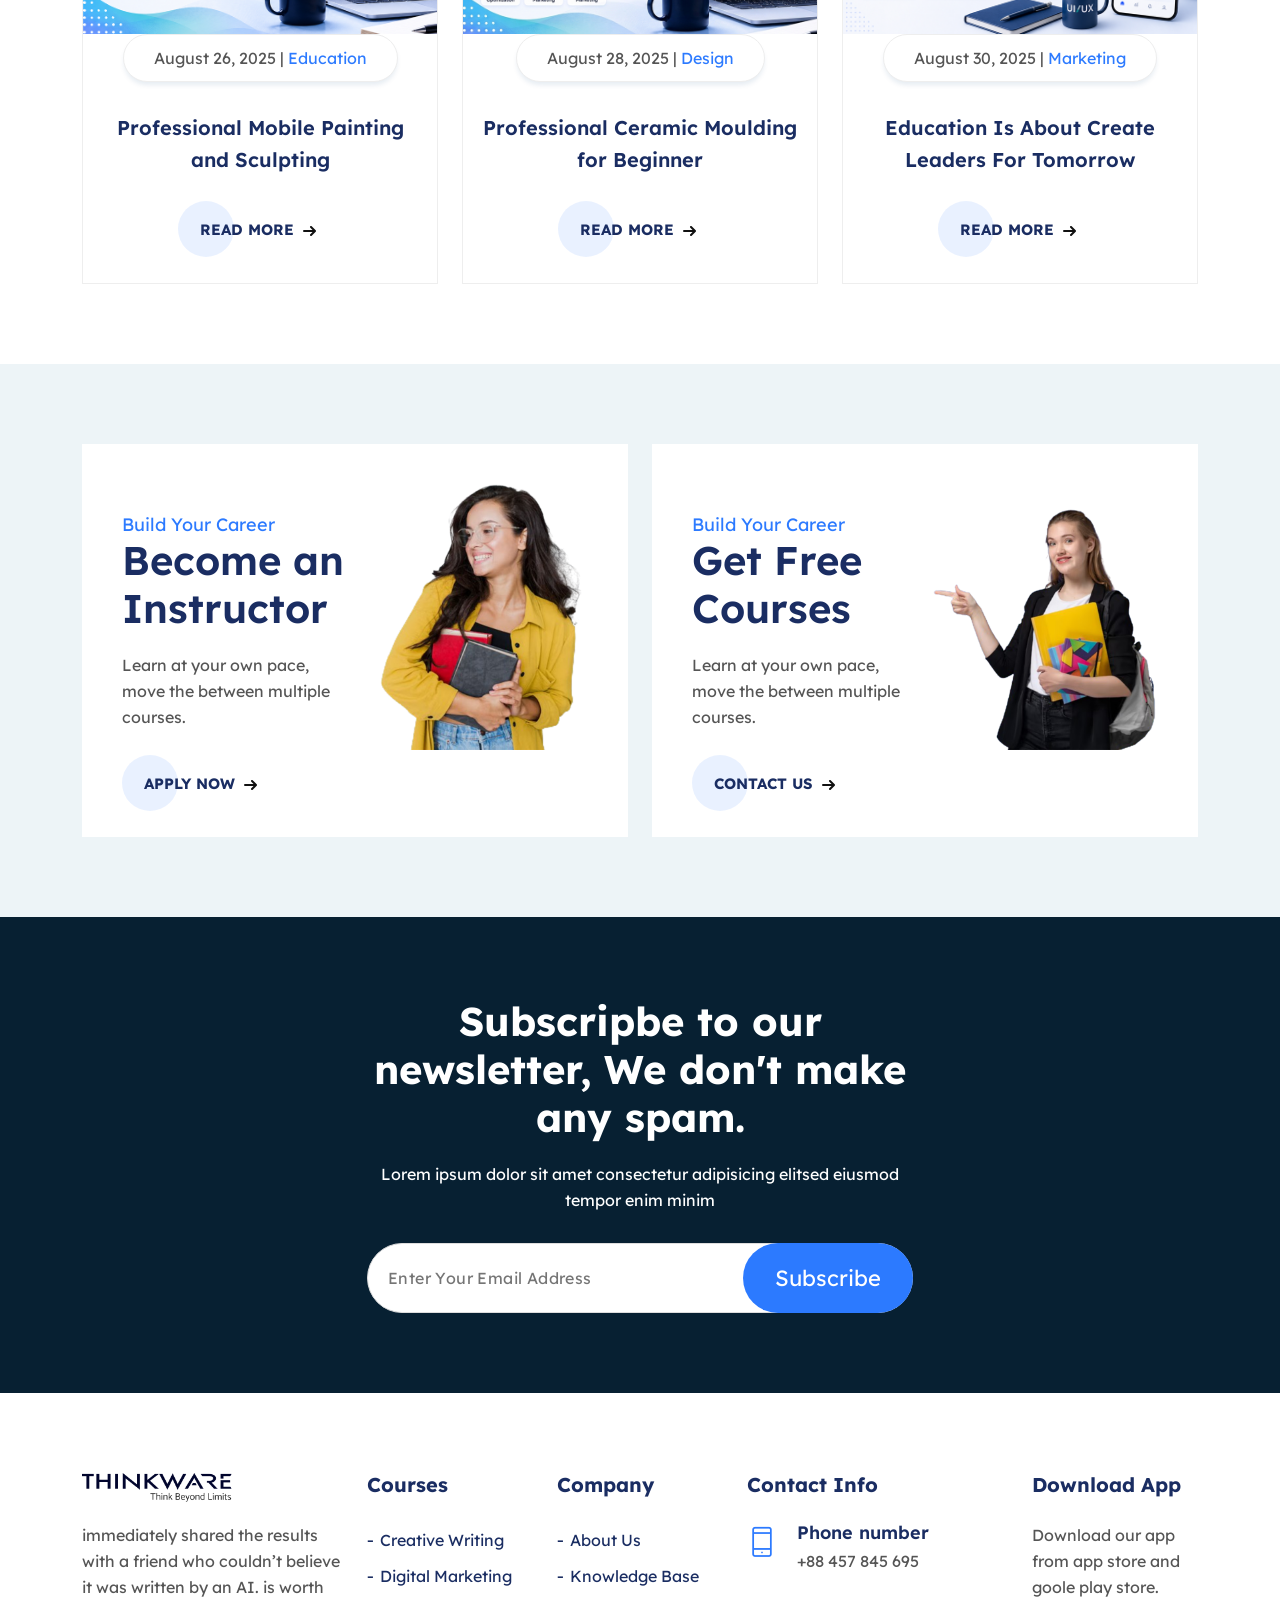
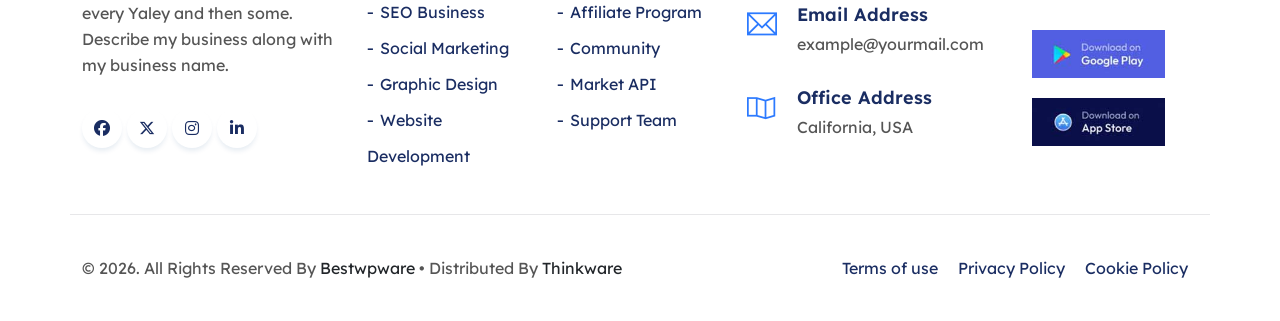
==== commit 53b566d1: "update" ====
--- a/index.html
+++ b/index.html
@@ -133,17 +133,11 @@
 						<nav id="main-menu">
 							<ul>
 								<li><a href="index.html">Home</a></li>
-								<li><a href="about.html">About</a></li>				  				  
-								<li><a href="course.html">Course</a>													
+								<li><a href="#">About</a></li>				  				  
+								<li><a href="#">Course</a>													
 								<li><a href="#">Testimonials</a>
-								</li>							
-								<li class="menu-item-has-children"><a href="blog.html">Blog</a>
-									<ul>										
-										<li><a href="blog.html">Blog</a></li>
-										<li><a href="blog_single.html">Blog Details</a></li>
-									</ul>
-								</li>							  
-								<li><a href="contact.html">Contact</a></li>
+								<li><a href="#">Blogs</a>
+								<li><a href="#">Contact</a></li>
 							</ul>
 						</nav>
 					</div><!--- END Col -->
@@ -156,7 +150,7 @@
 						   </a>
 						</div>
 						<div class="call_to_action">
-							<a class="btn_two" href="register.html">Enroll Now <i class="fa-solid fa-arrow-right"></i></a>
+							<a class="btn_two" href="#">Enroll Now <i class="fa-solid fa-arrow-right"></i></a>
 						</div><!--- END SOCIAL PROFILE -->					
 					</div><!--- END Col -->
 					
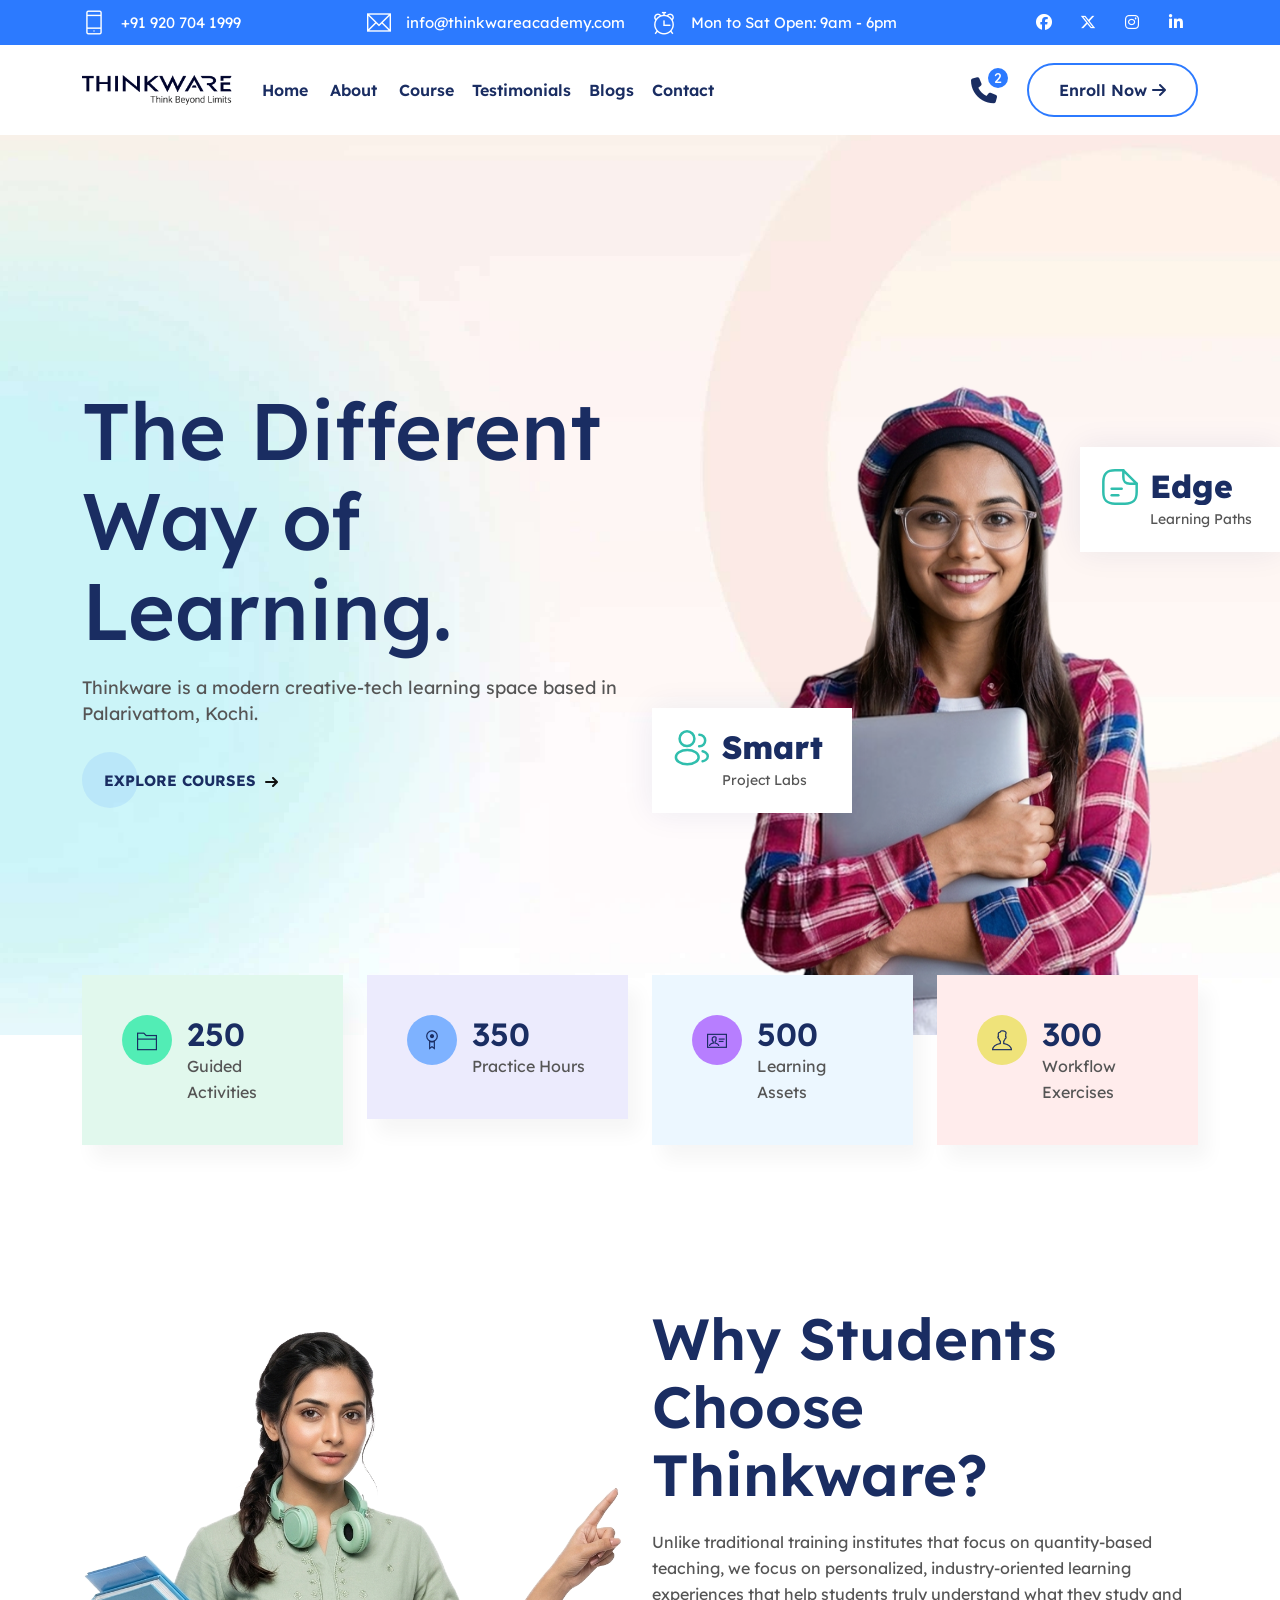
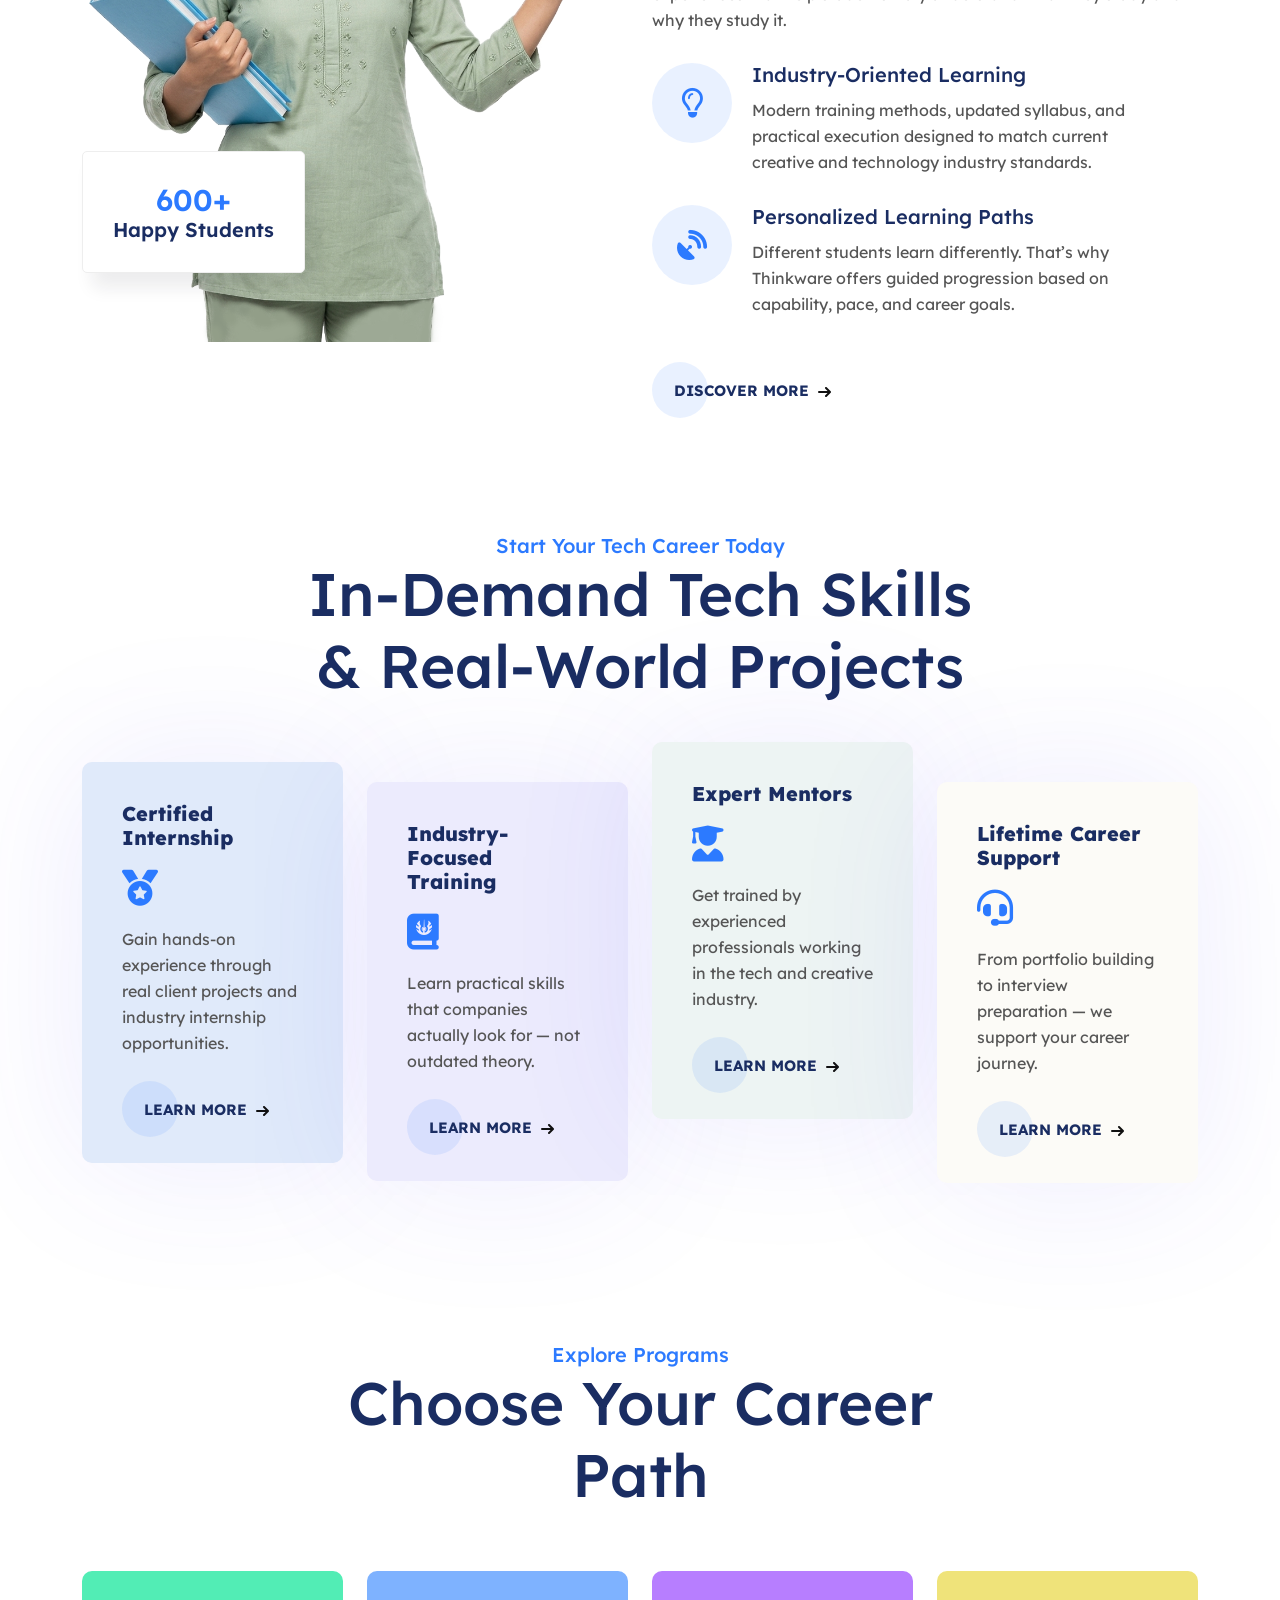
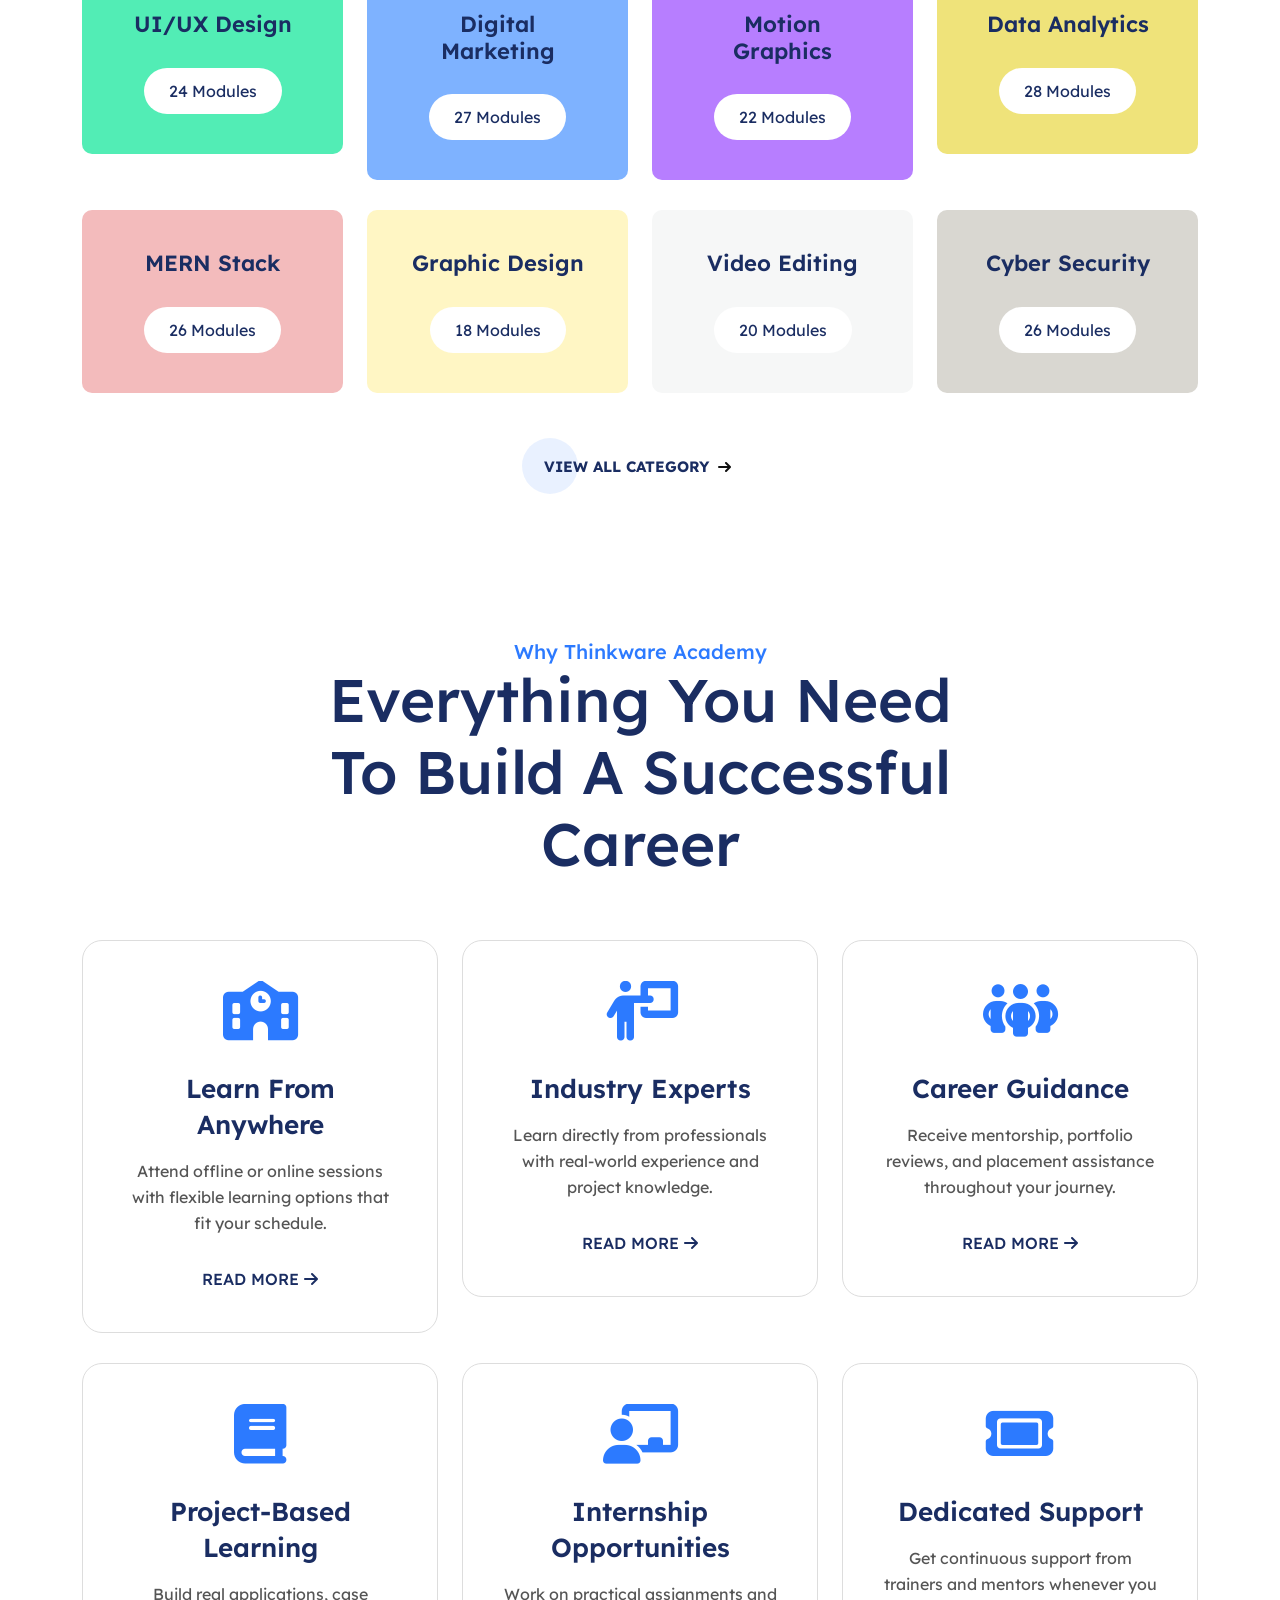
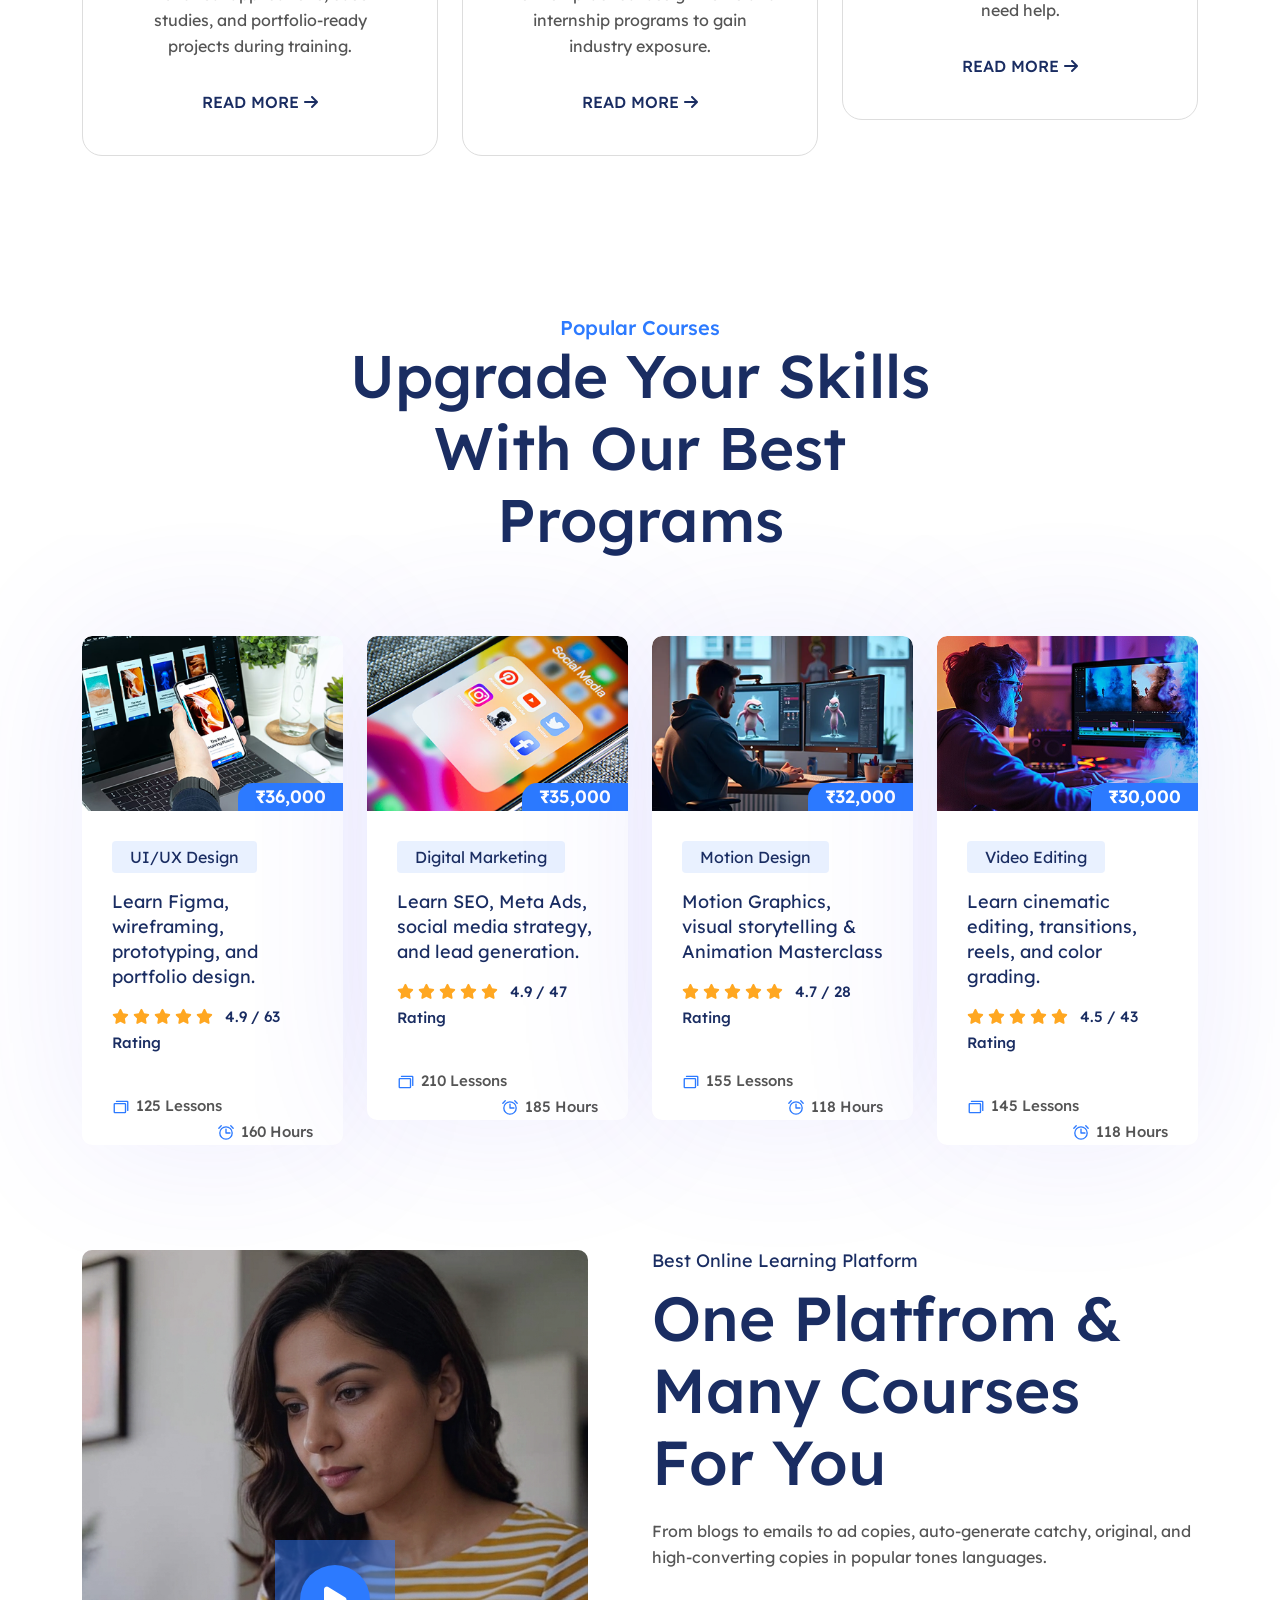
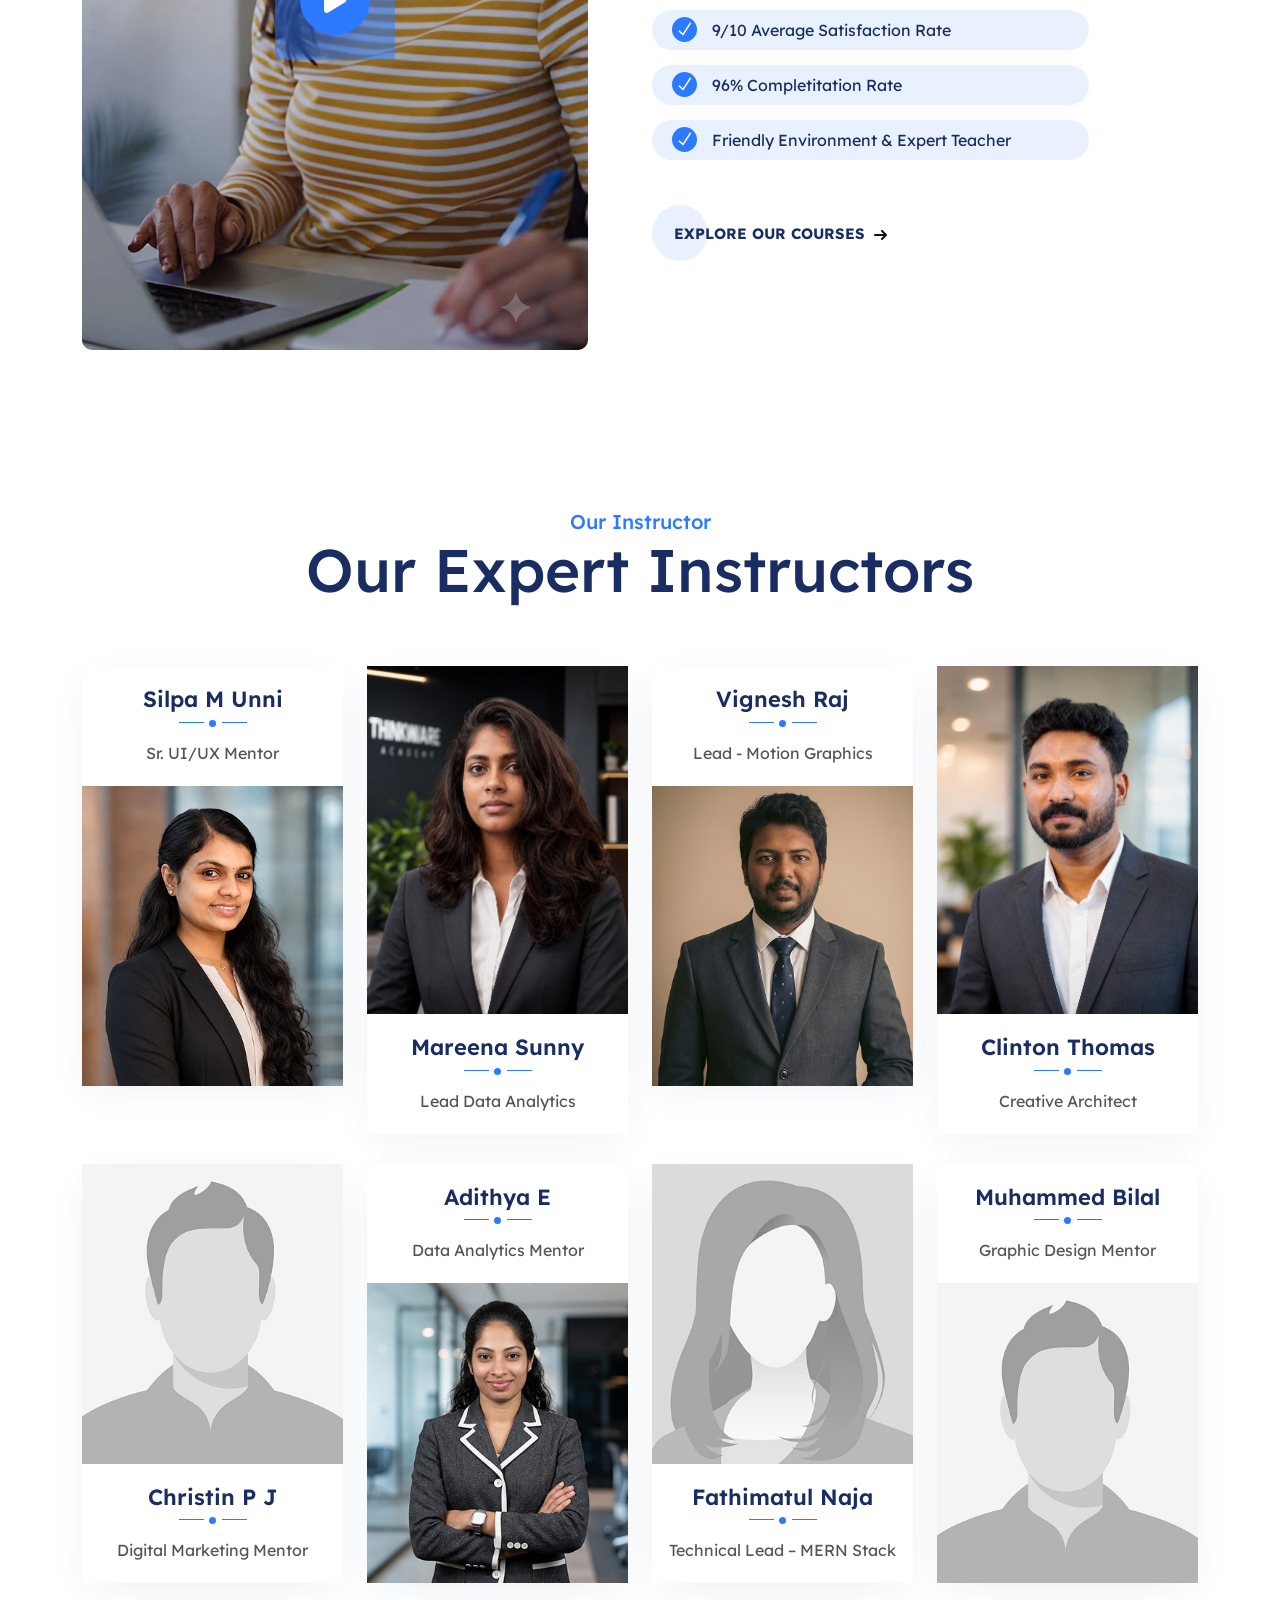
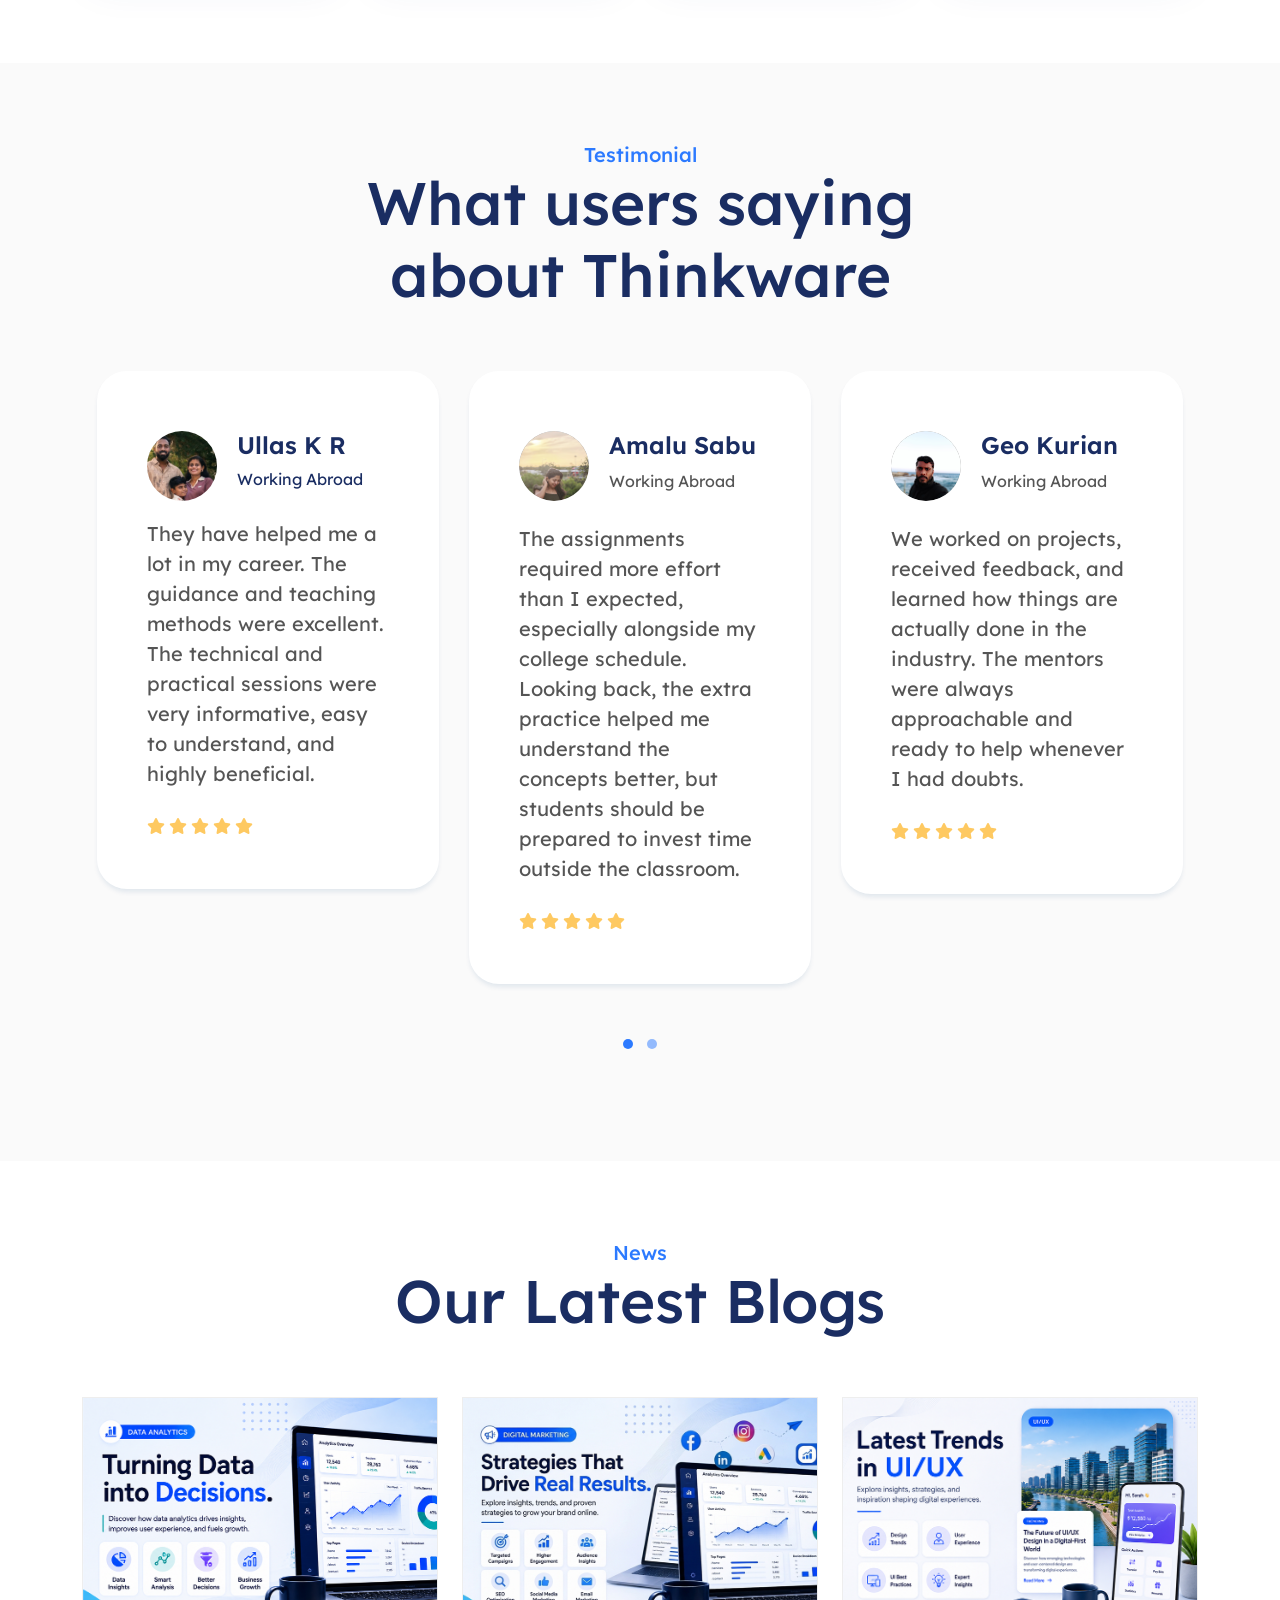
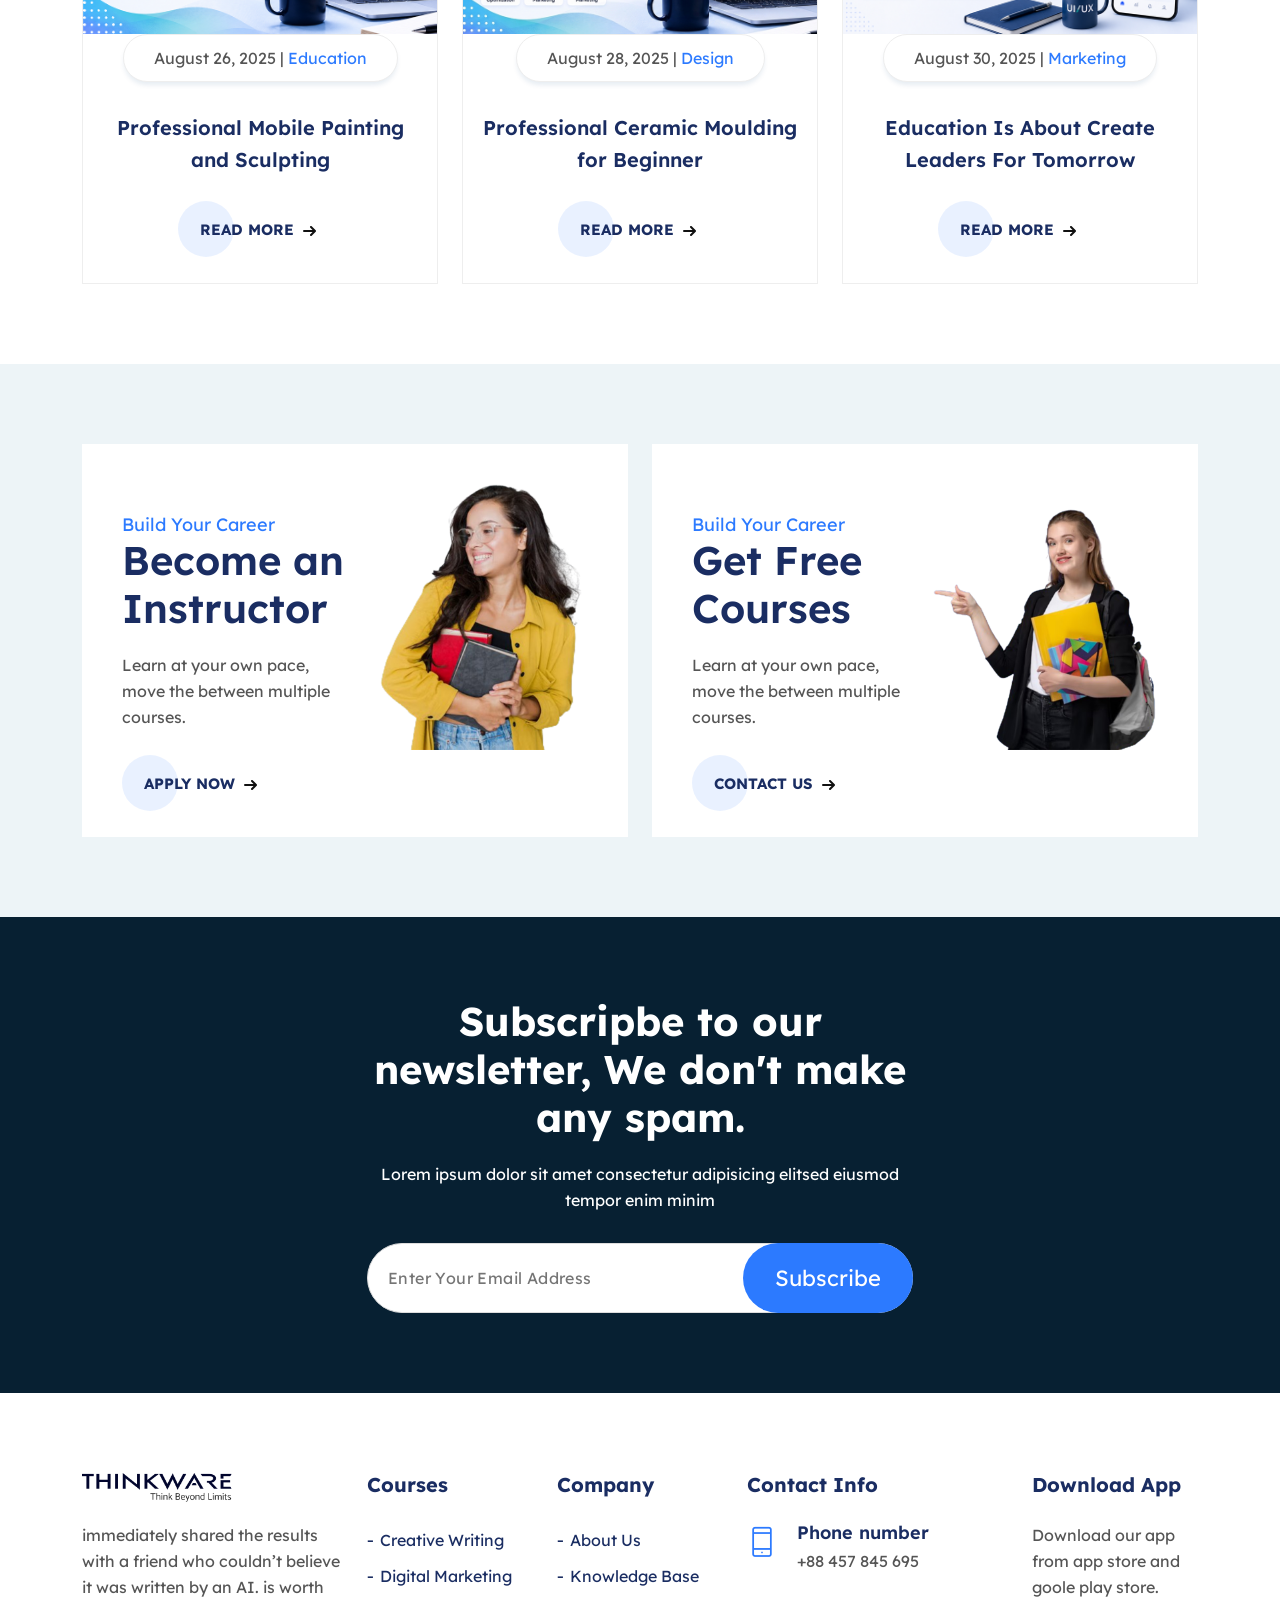
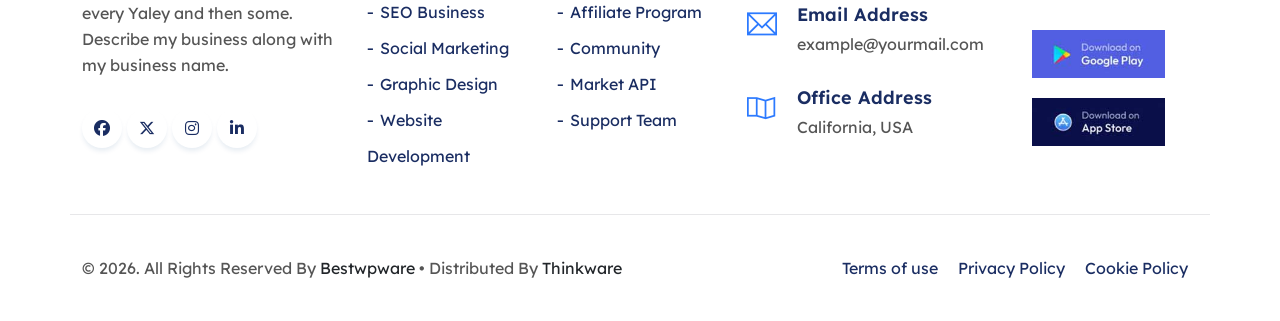
==== commit 72ac11af: "designation update" ====
--- a/index.html
+++ b/index.html
@@ -917,7 +917,7 @@
 					<div class="our-team">
 						<div class="team-content">
 							<h3 class="title">Silpa M Unni</h3>
-							<span class="post">UI/UX Mentor</span>							
+							<span class="post">Sr. UI/UX Mentor</span>							
 						</div>	
 						<div class="team_img">
 							<img src="assets/images/team/1.jpg" alt="team-image">
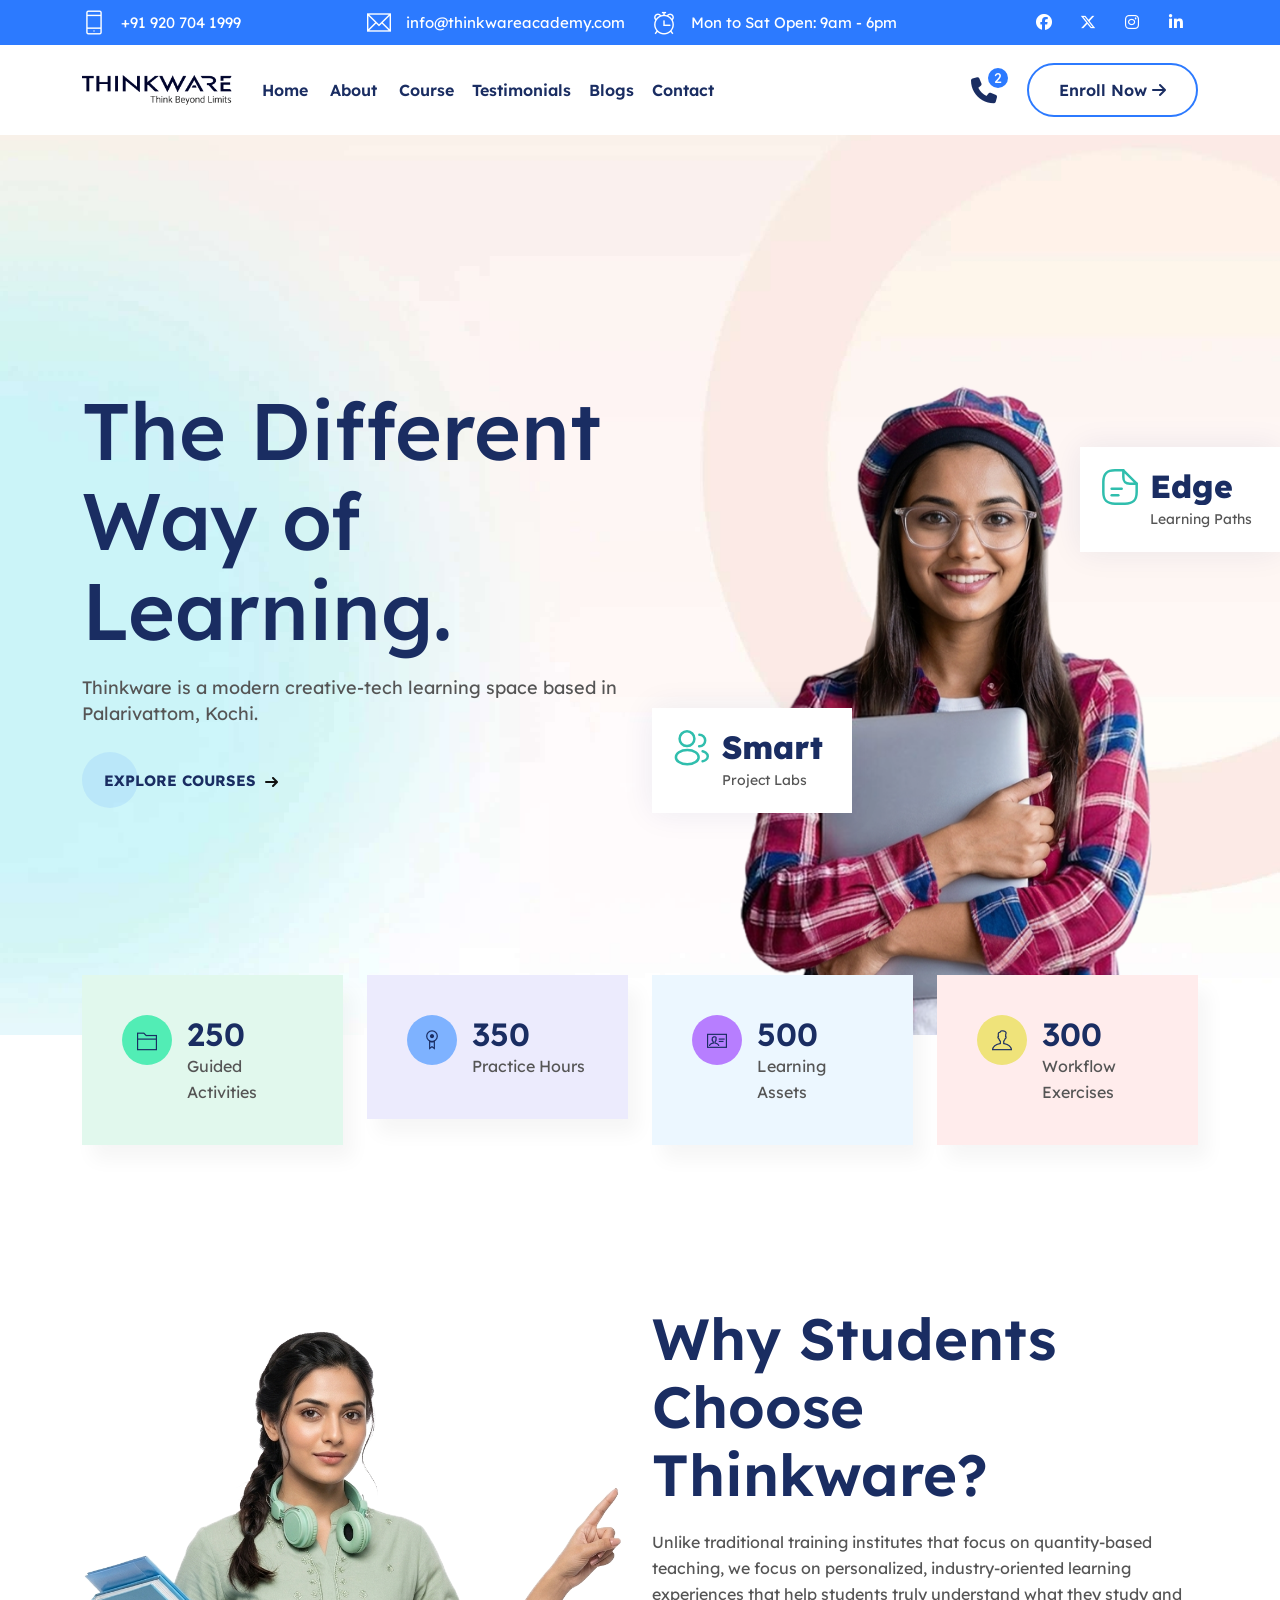
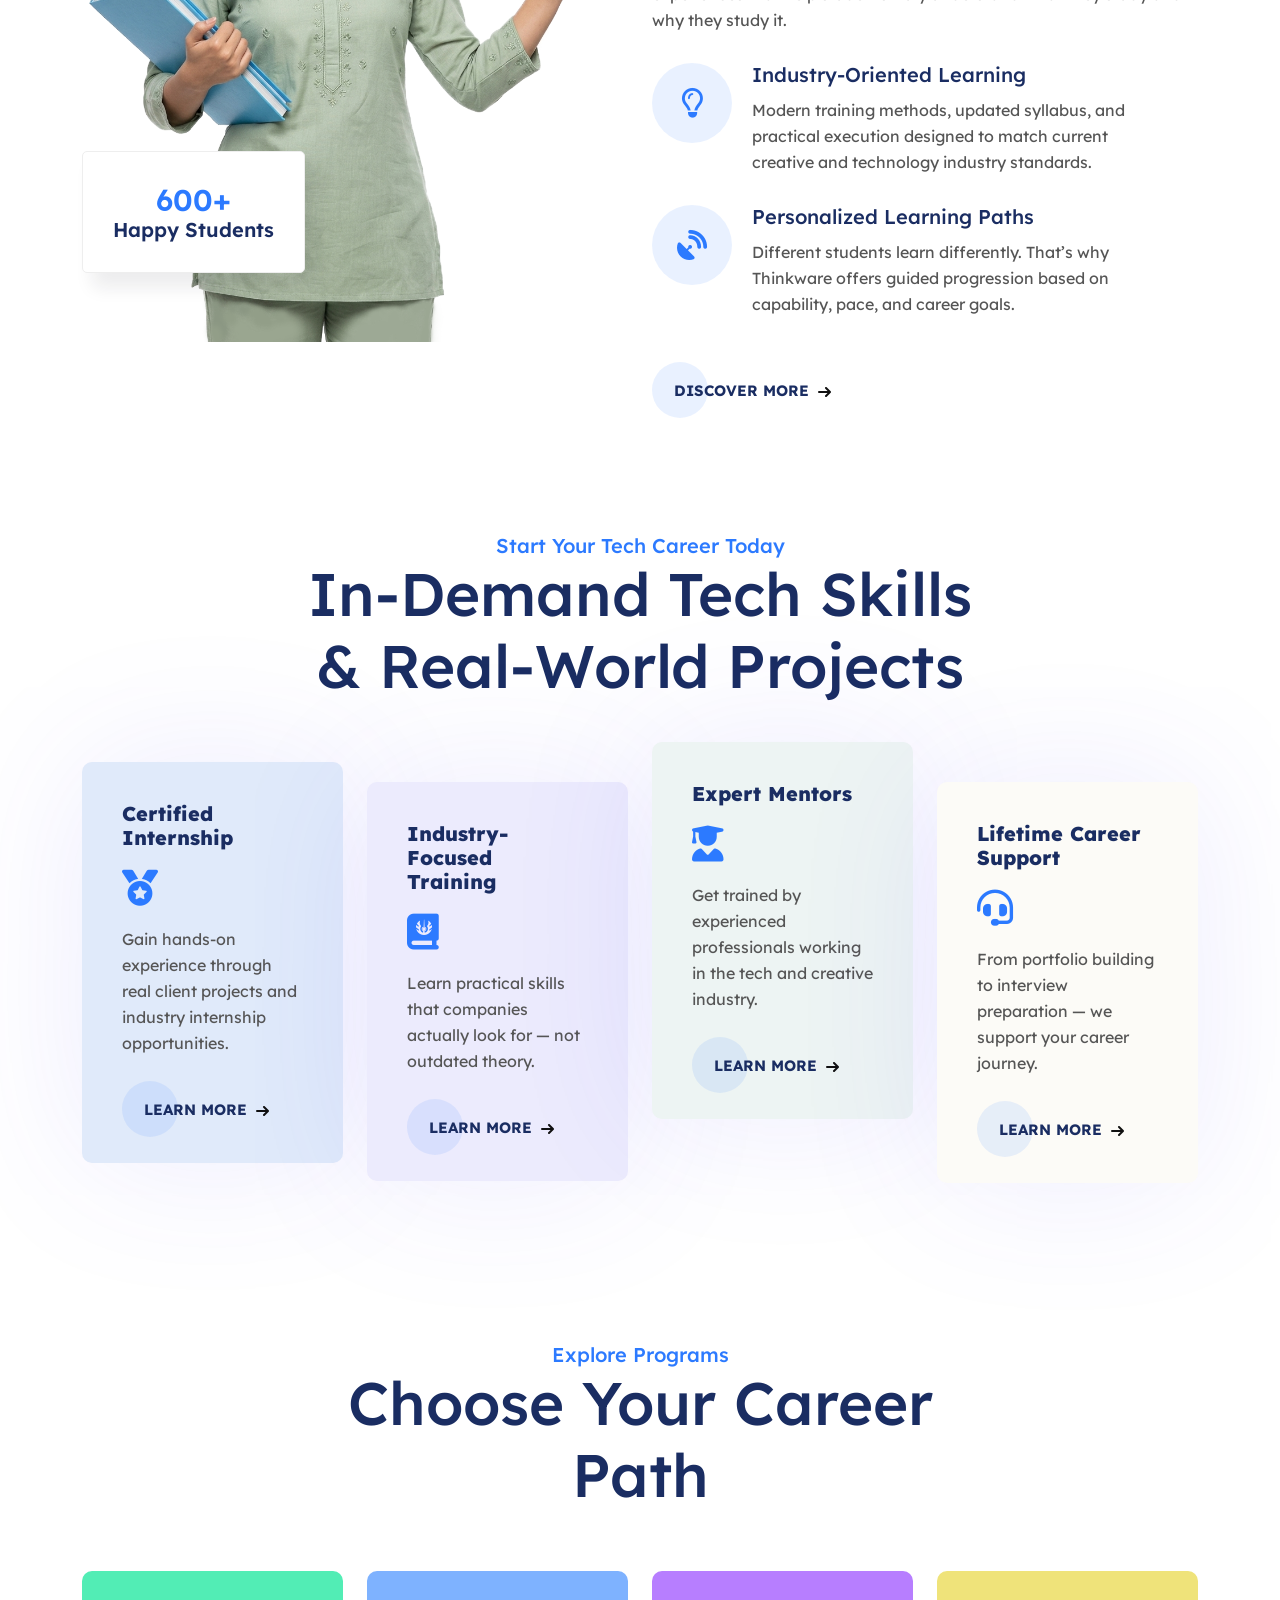
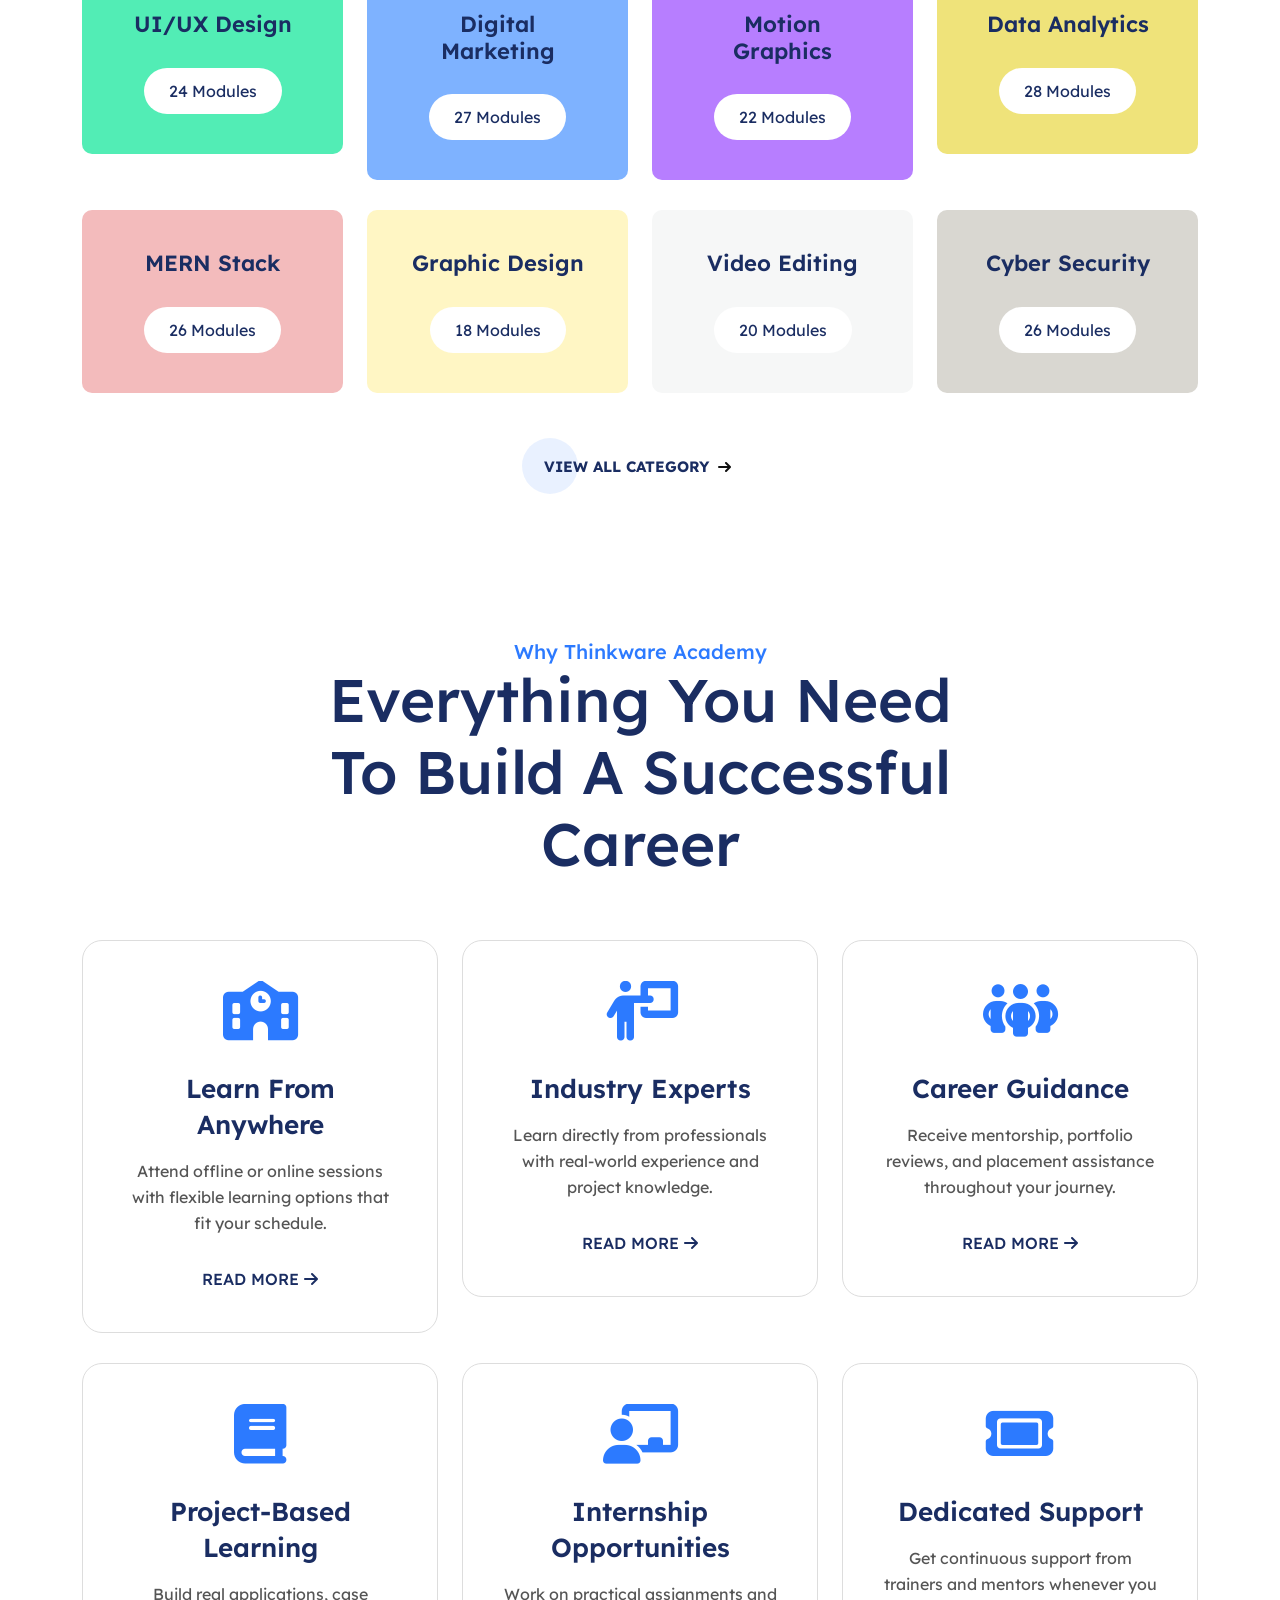
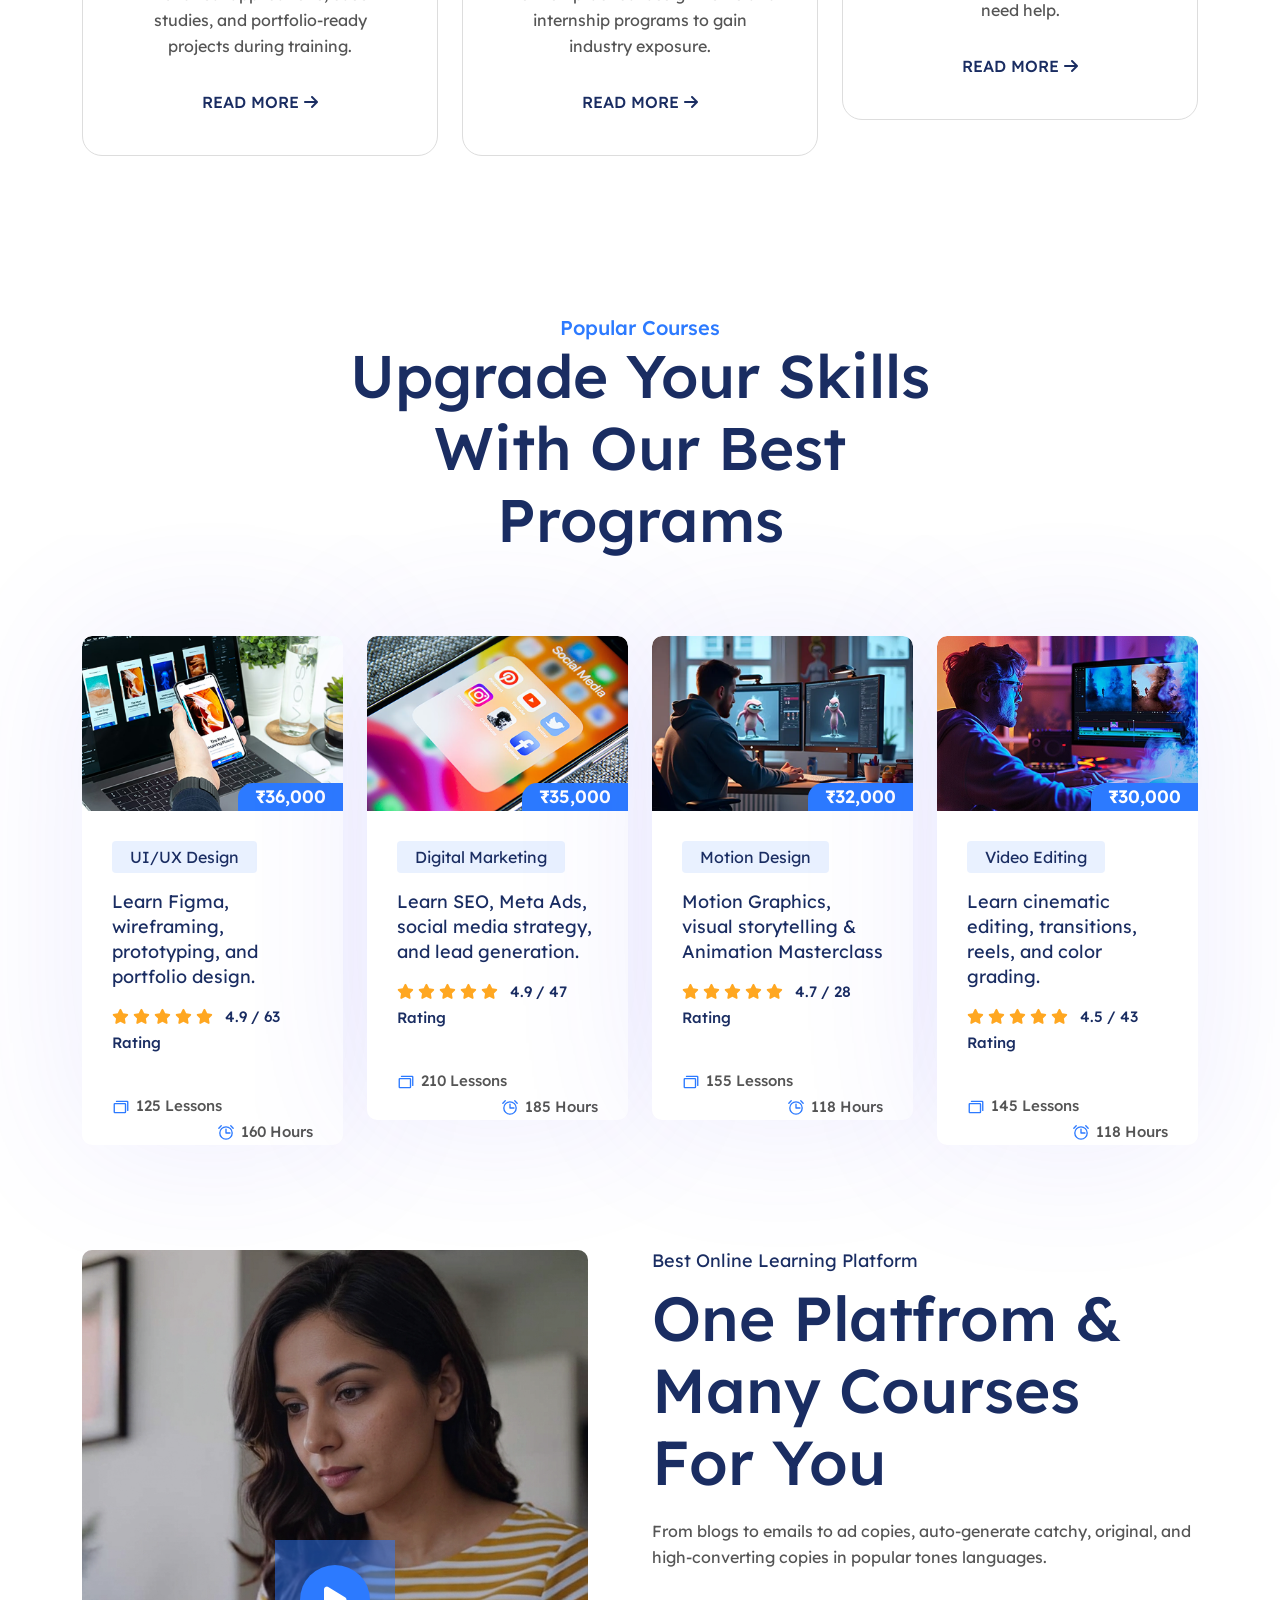
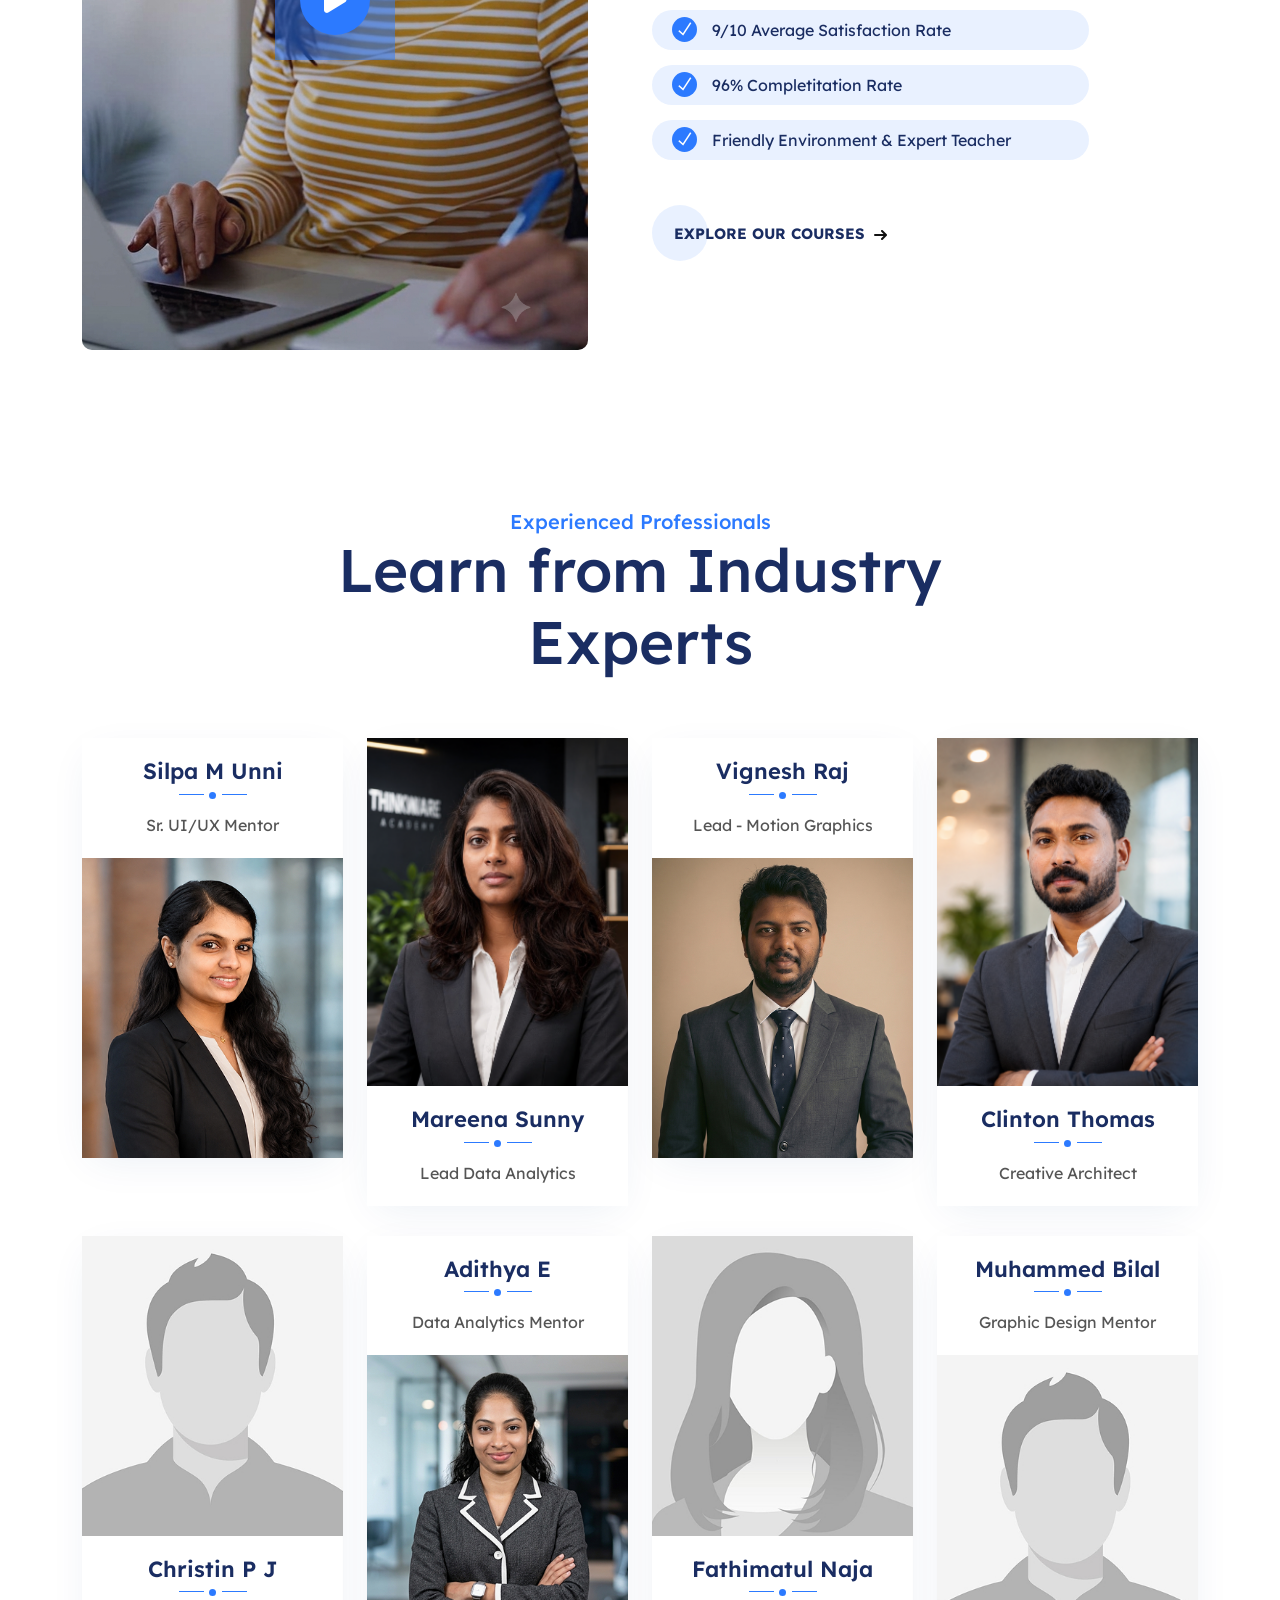
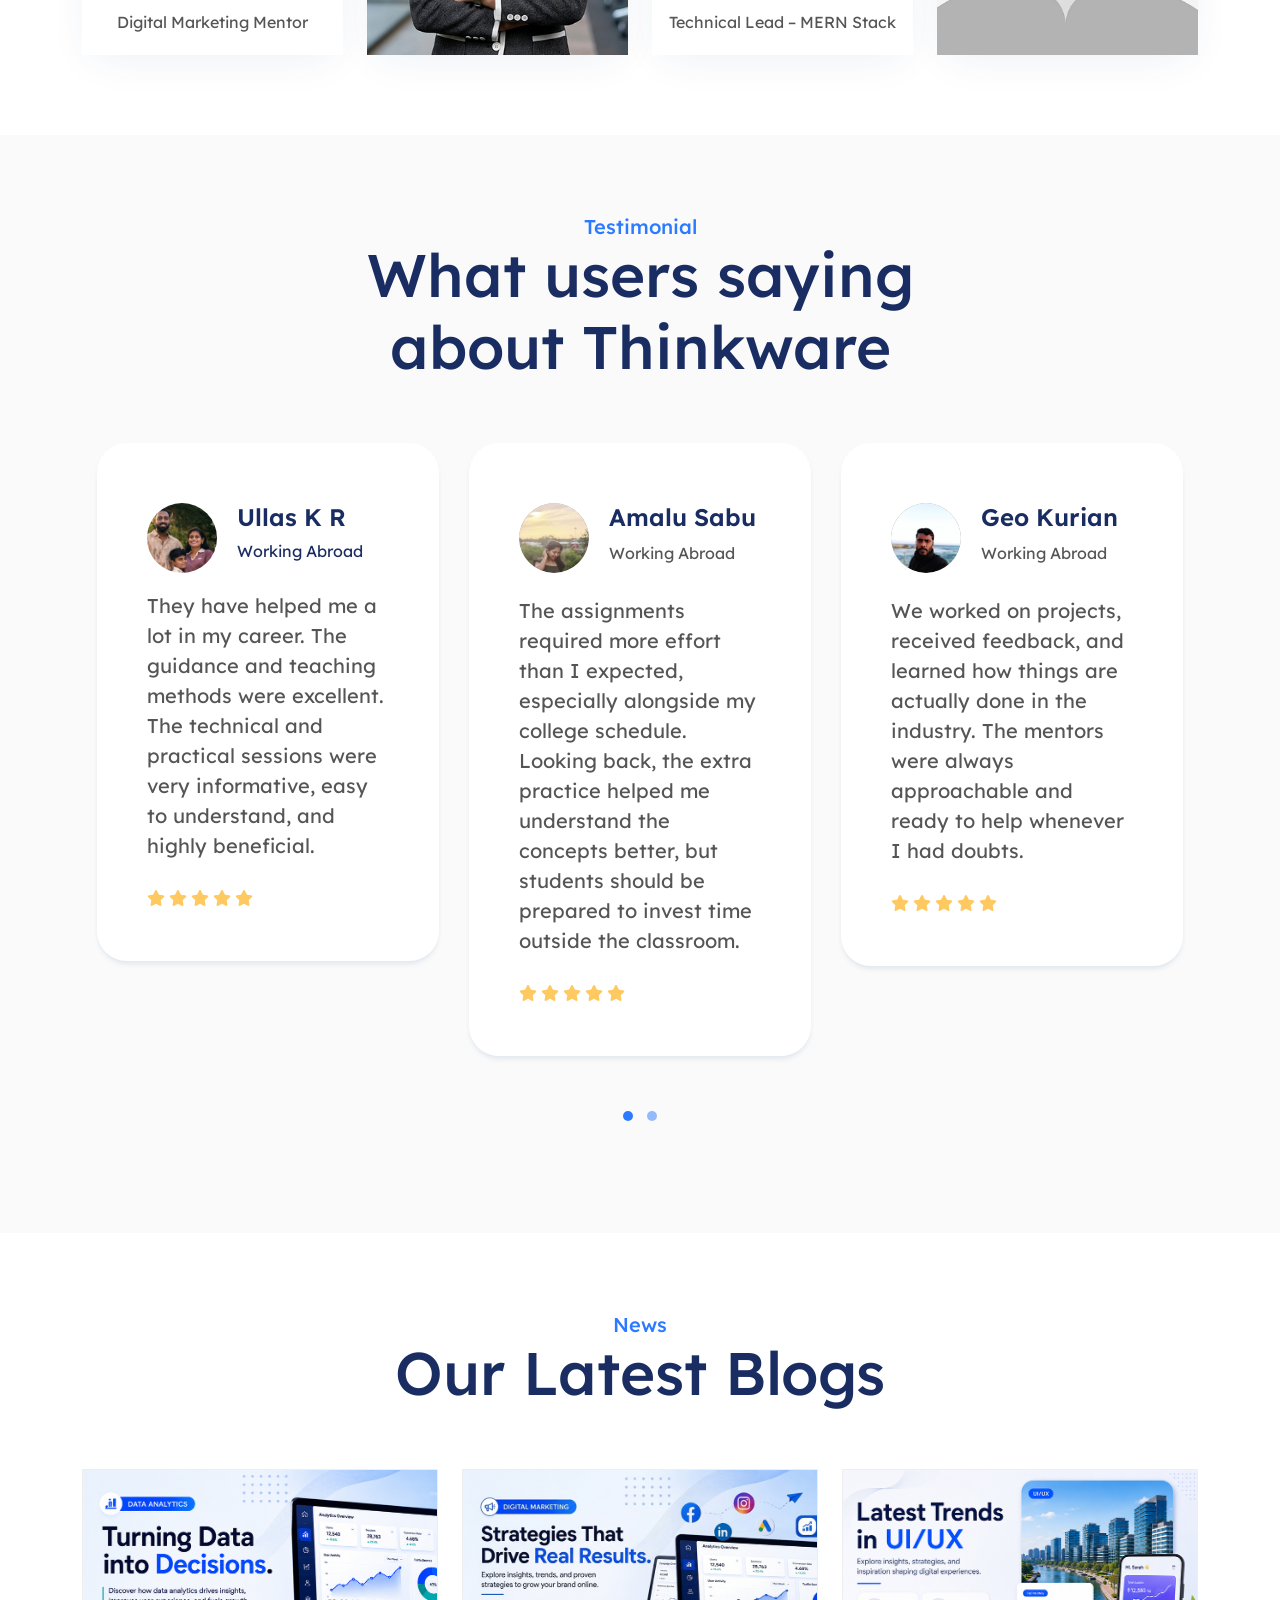
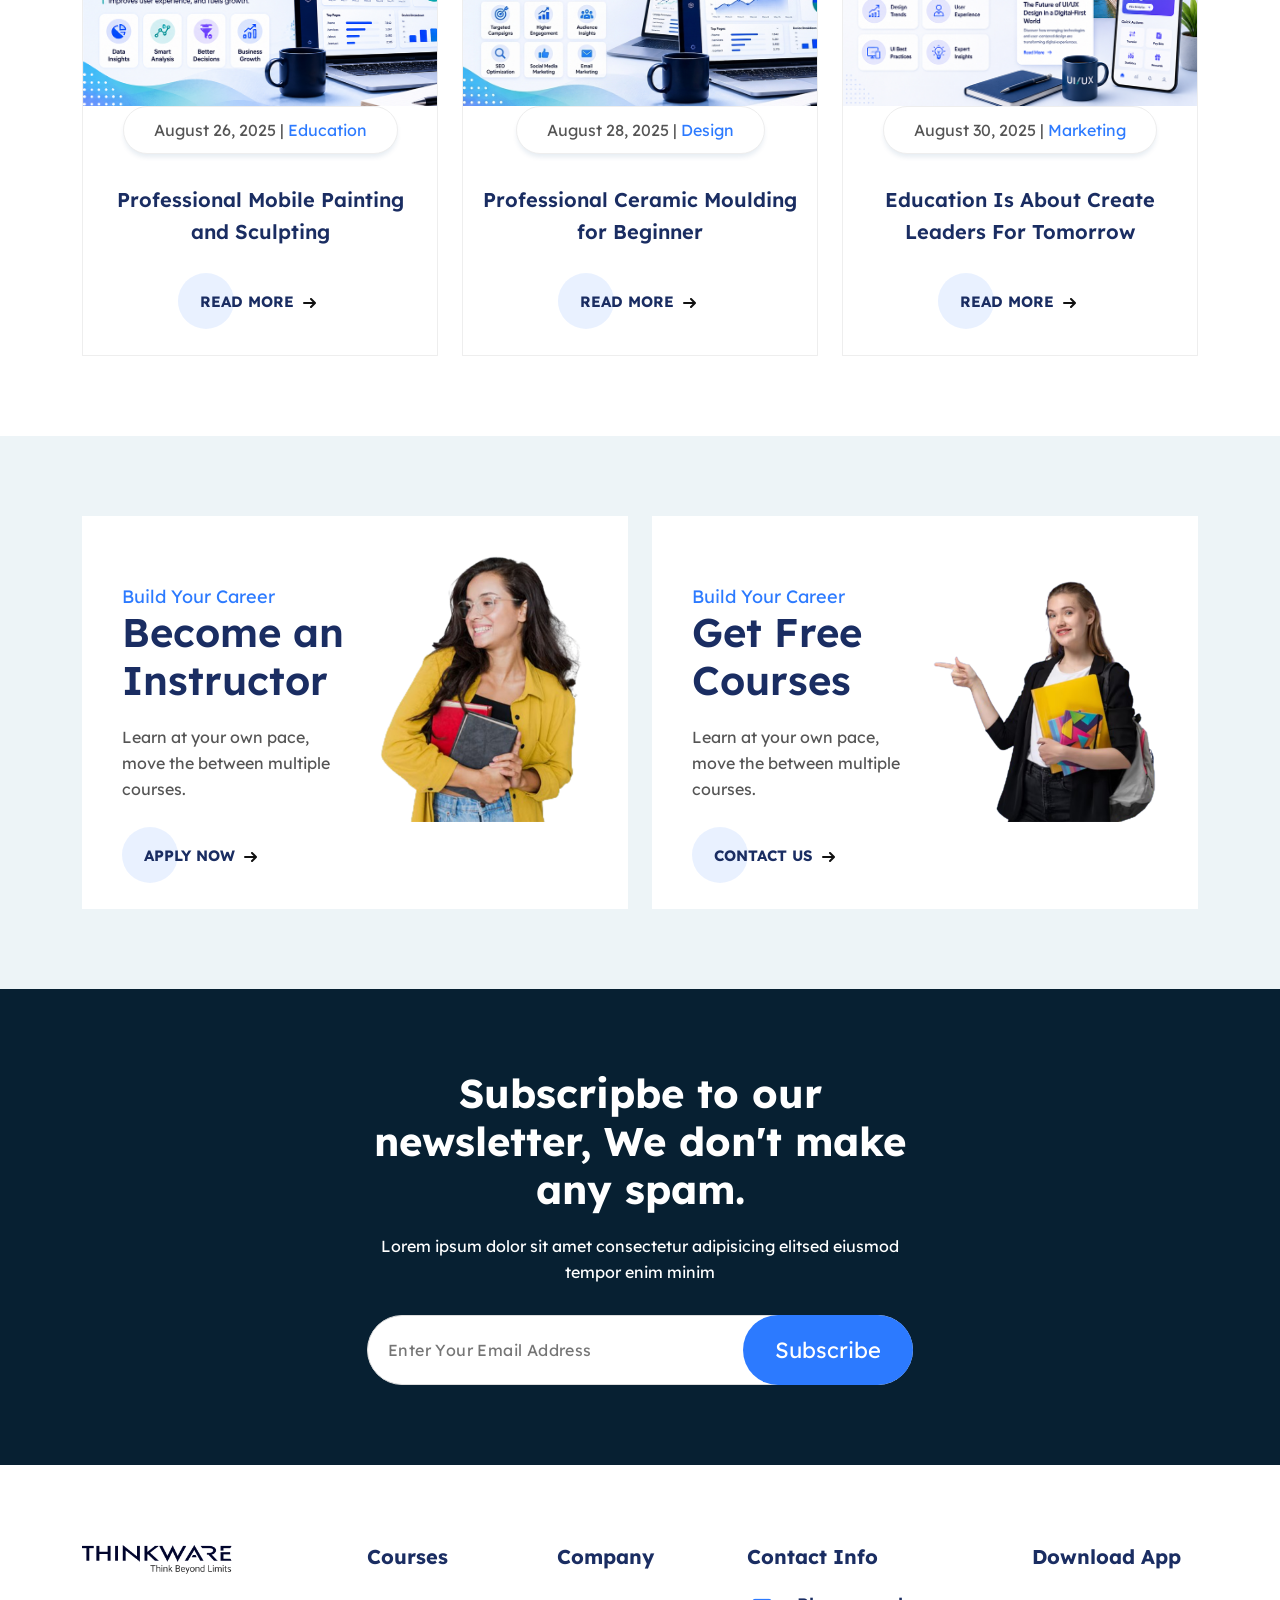
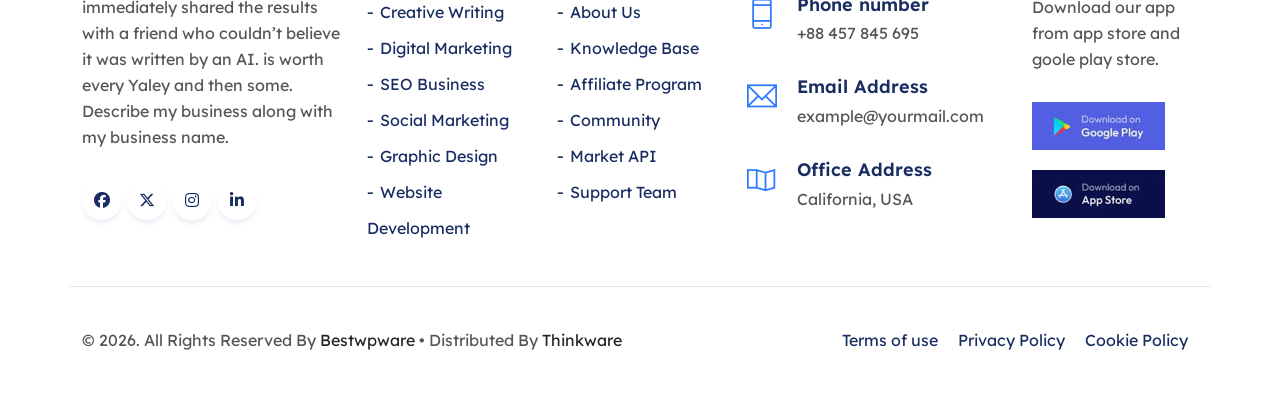
==== commit 63b884d7: "push" ====
--- a/index.html
+++ b/index.html
@@ -909,8 +909,8 @@
 	<section class="team_member section-padding">
 	   <div class="container">
 			<div class="section-title">
-				<h4>Our Instructor</h4>
-				<h1>Our Expert Instructors</h1>
+				<h4>Experienced Professionals</h4>
+				<h1>Learn from Industry Experts</h1>
 			</div>		
 			<div class="row text-center">								
 				<div class="col-lg-3 col-sm-6 col-xs-12 wow fadeInUp" data-wow-duration="1s" data-wow-delay="0.1s" data-wow-offset="0">
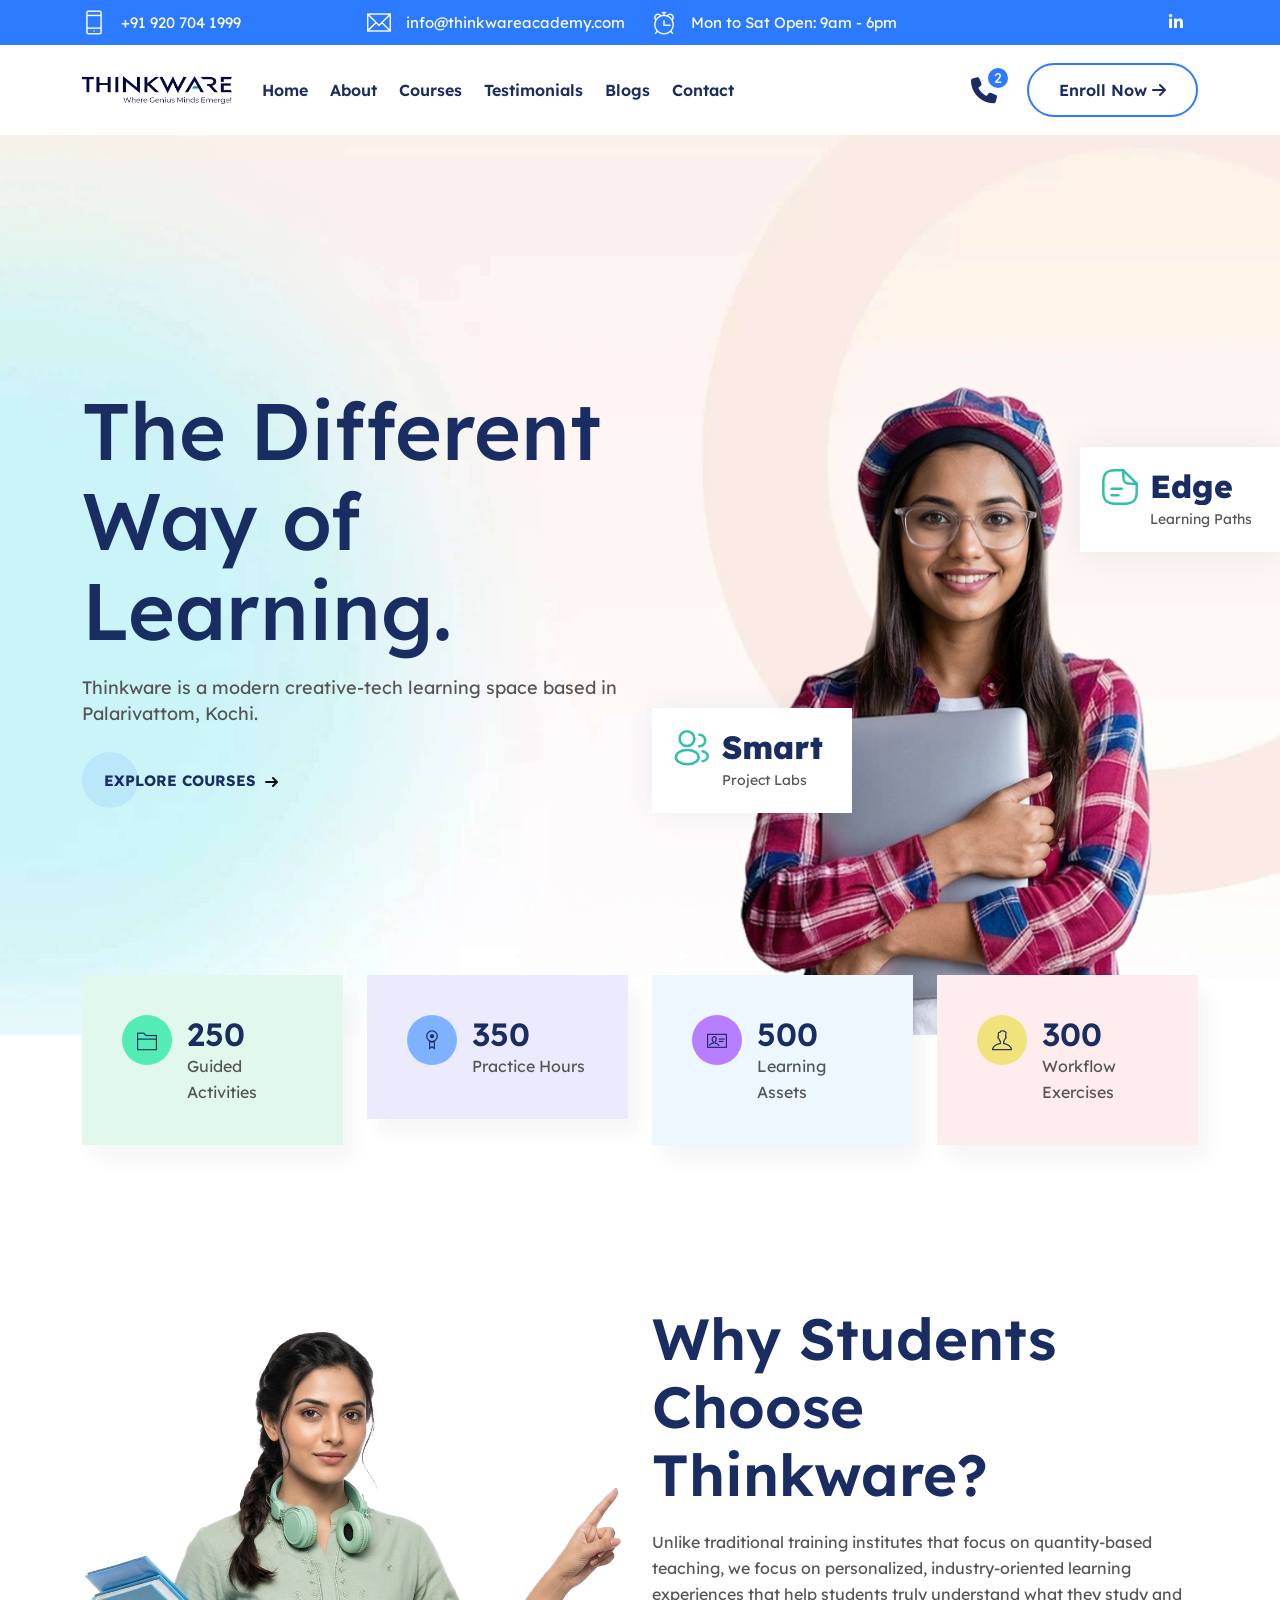
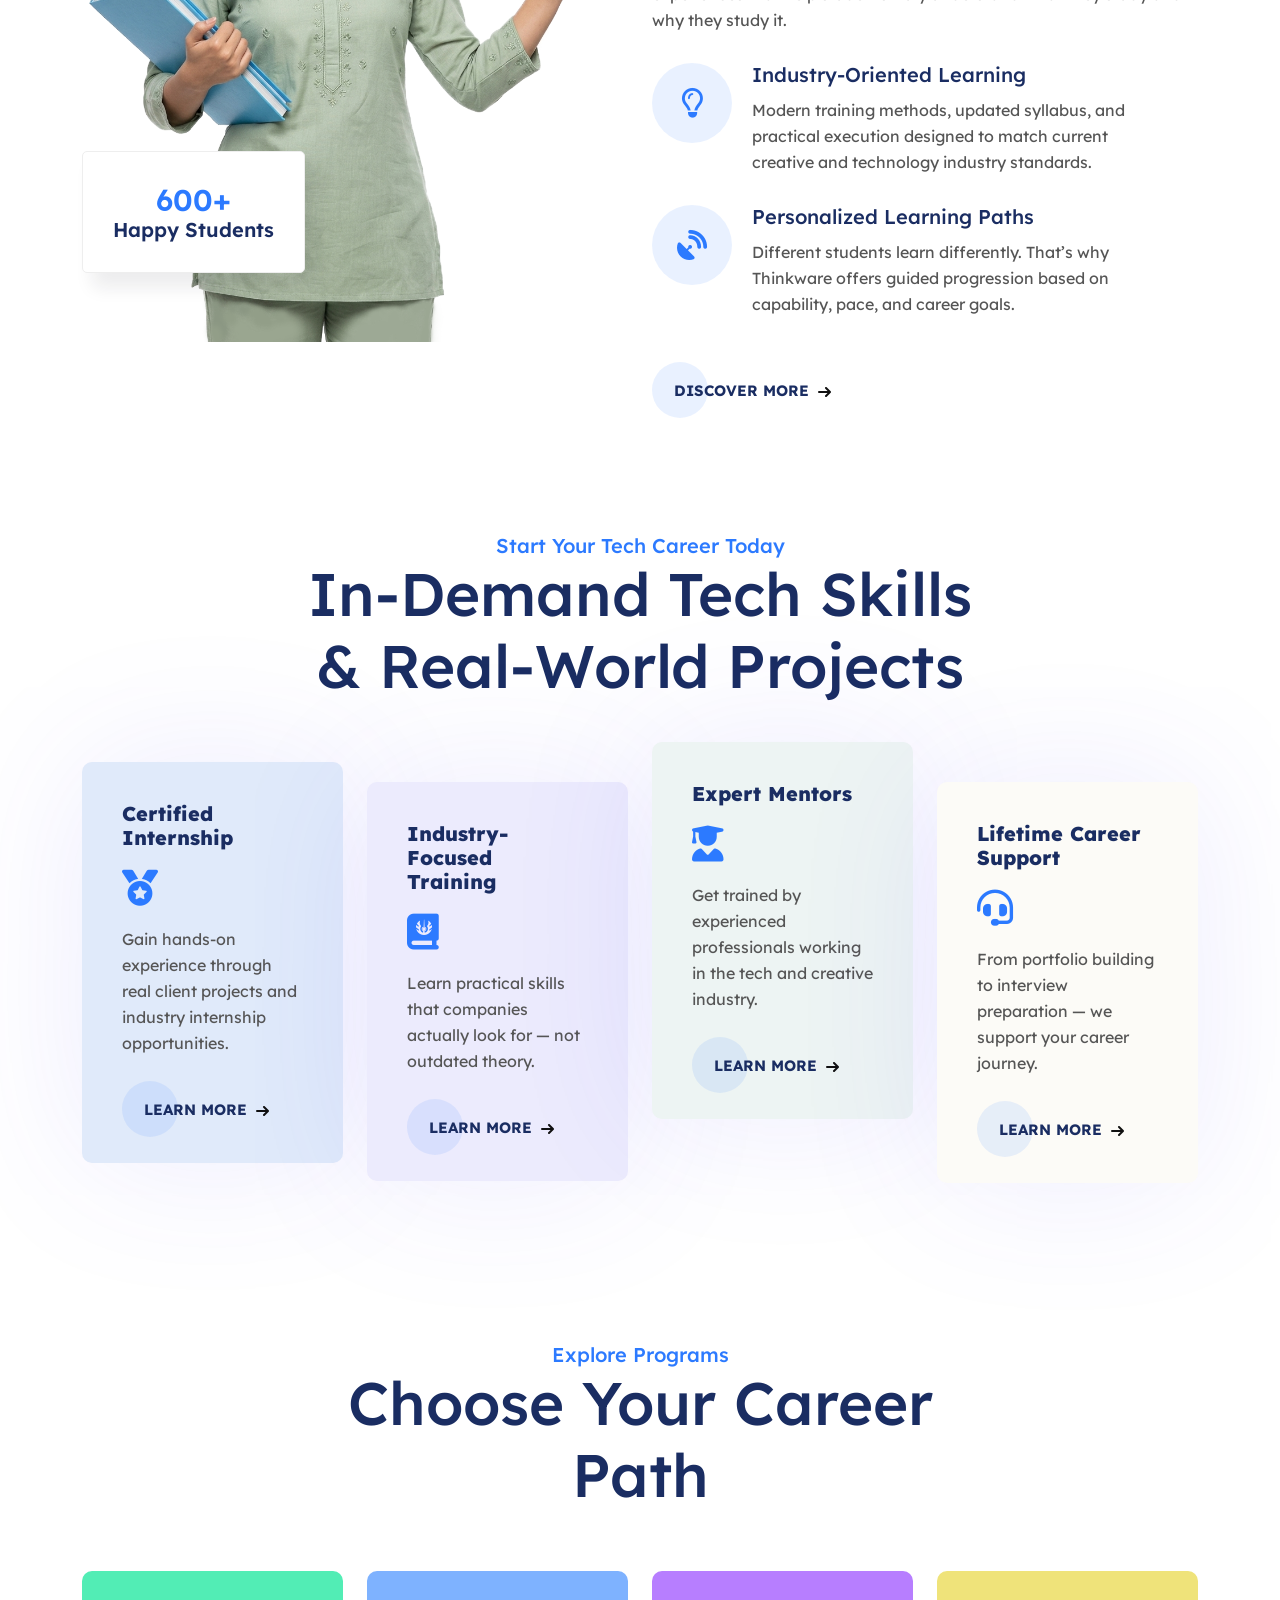
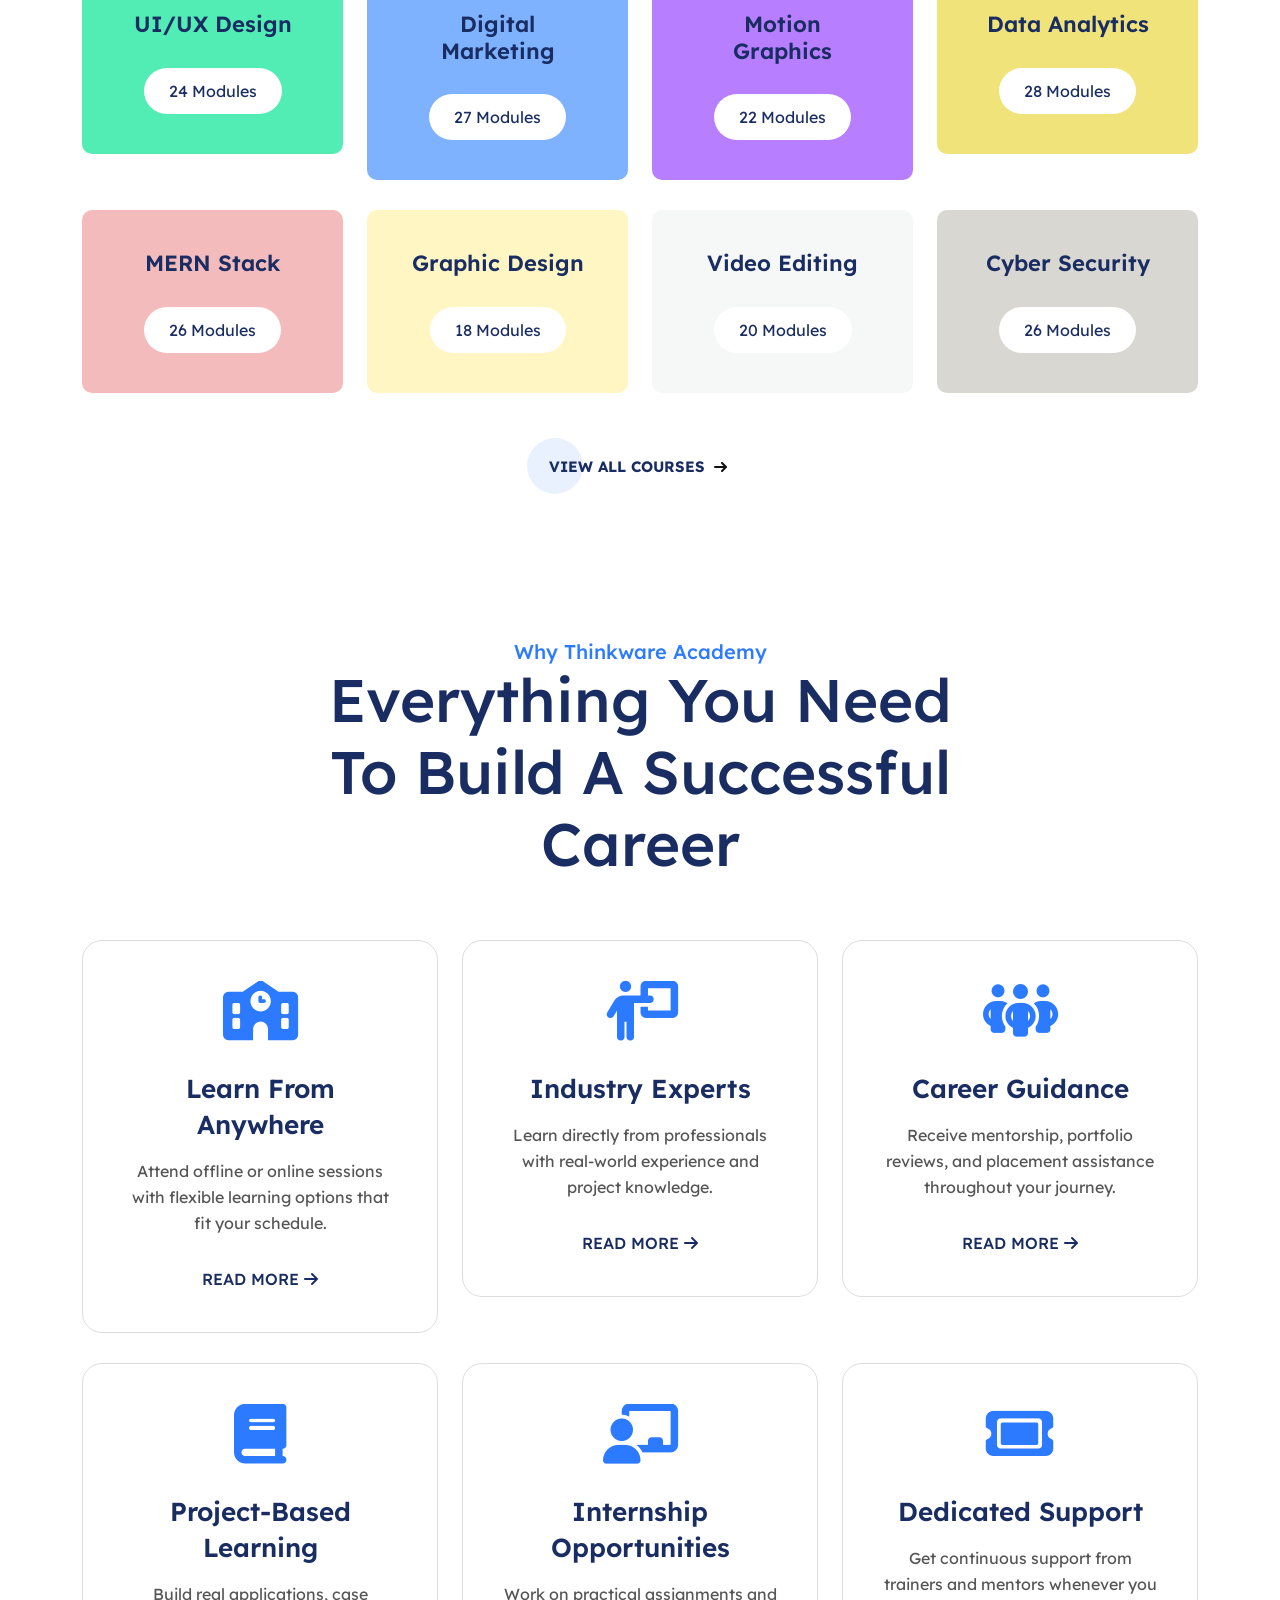
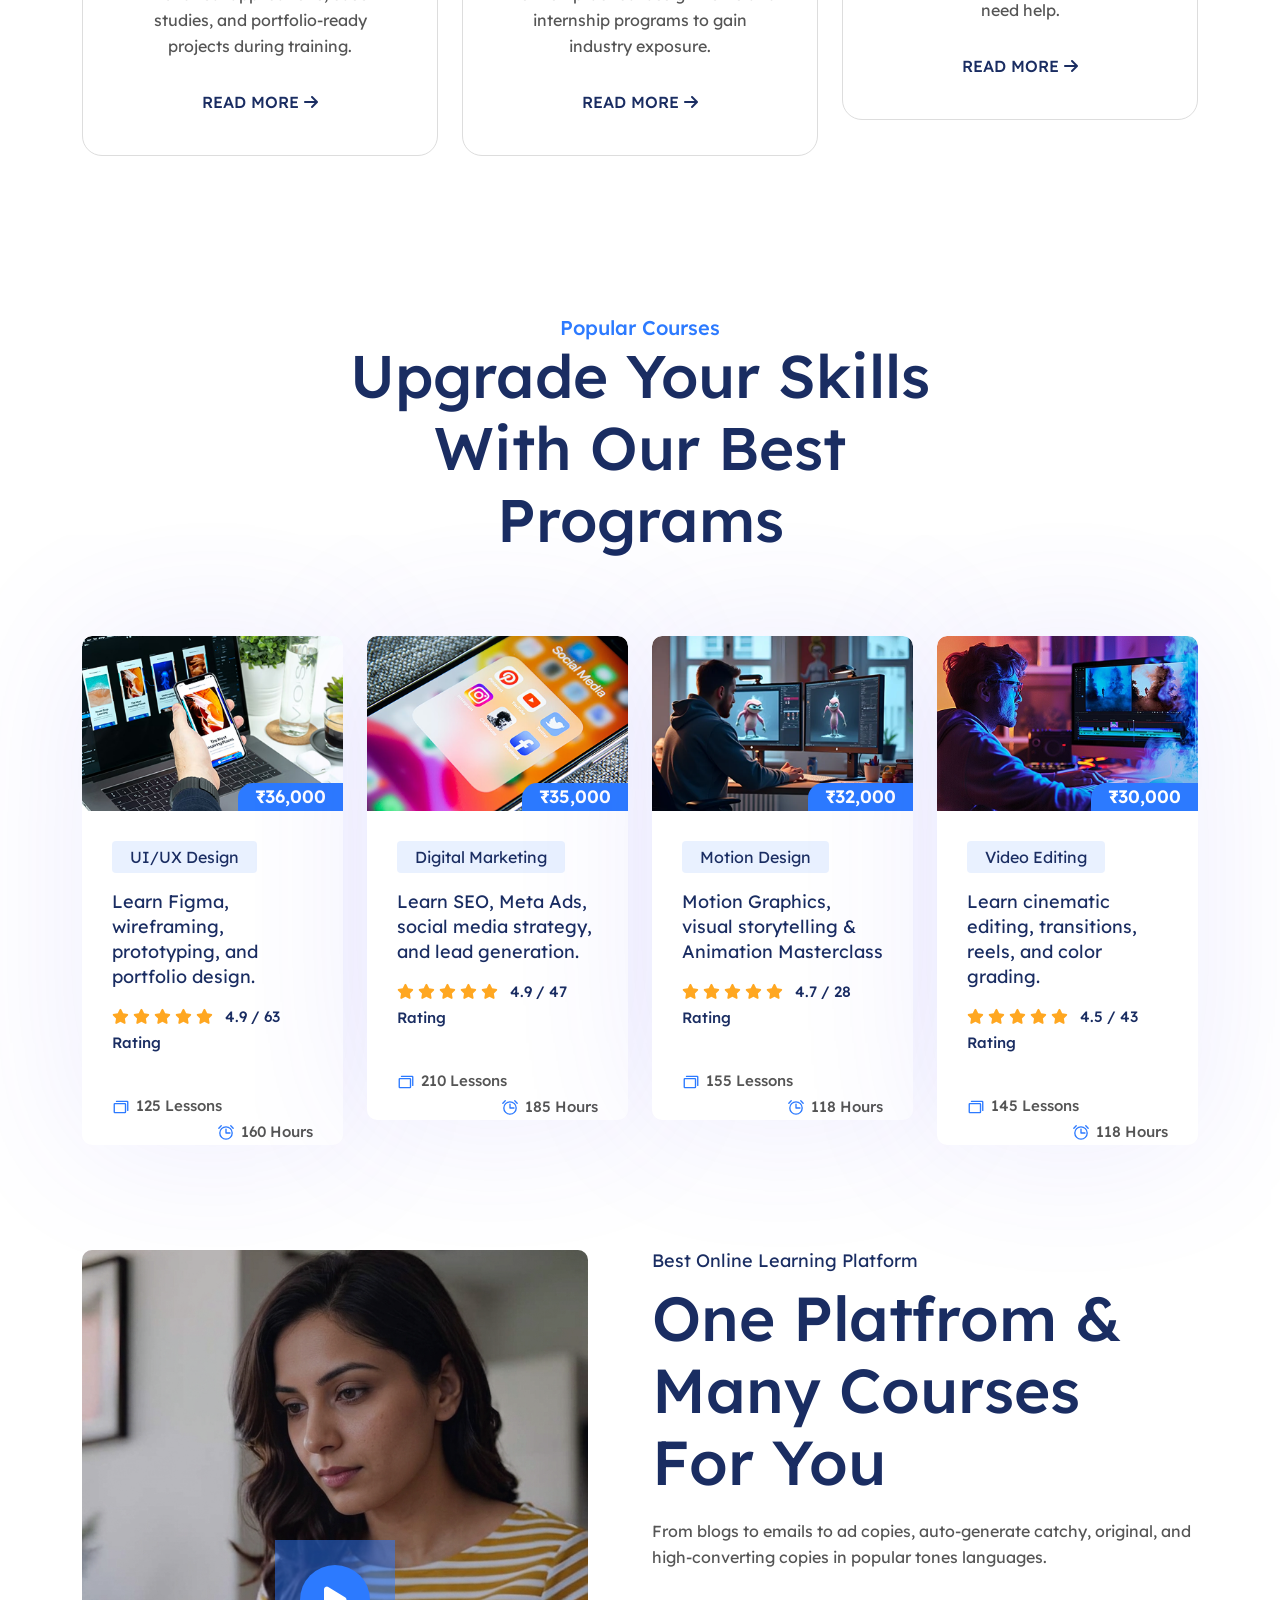
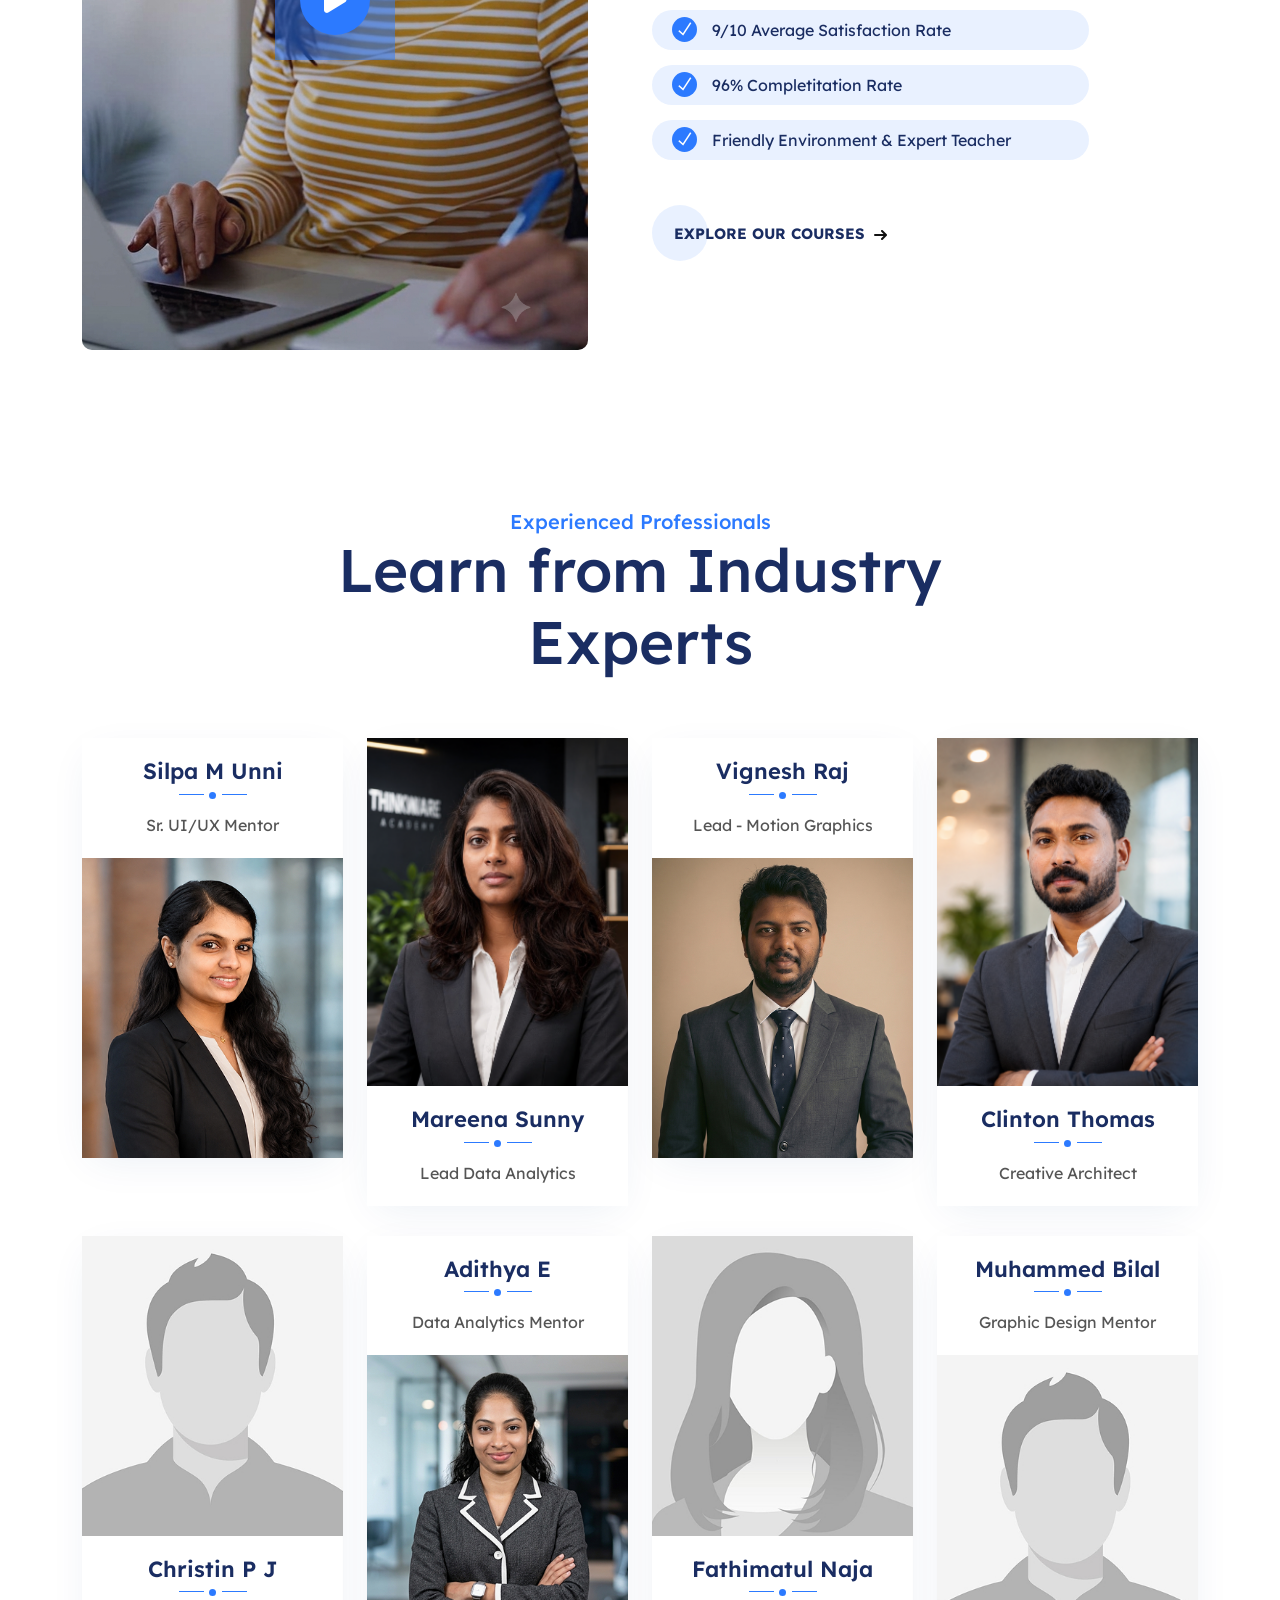
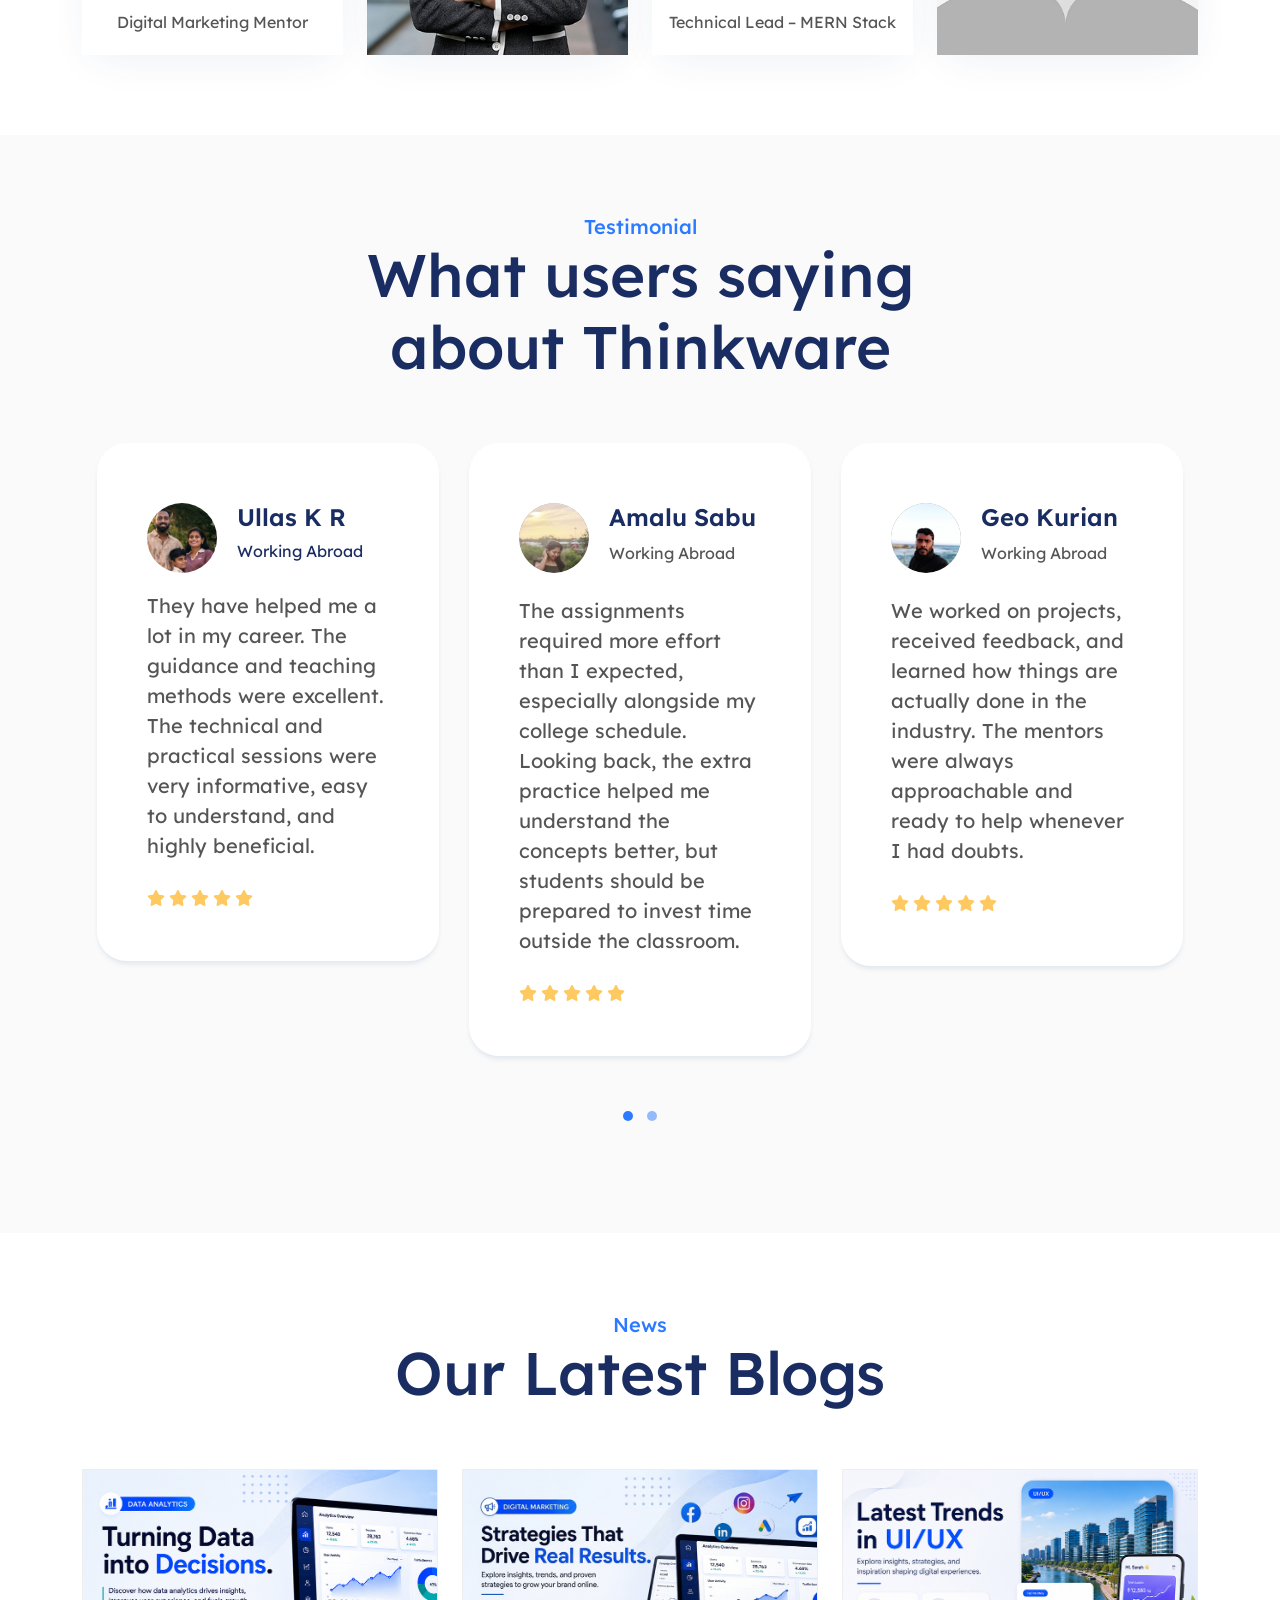
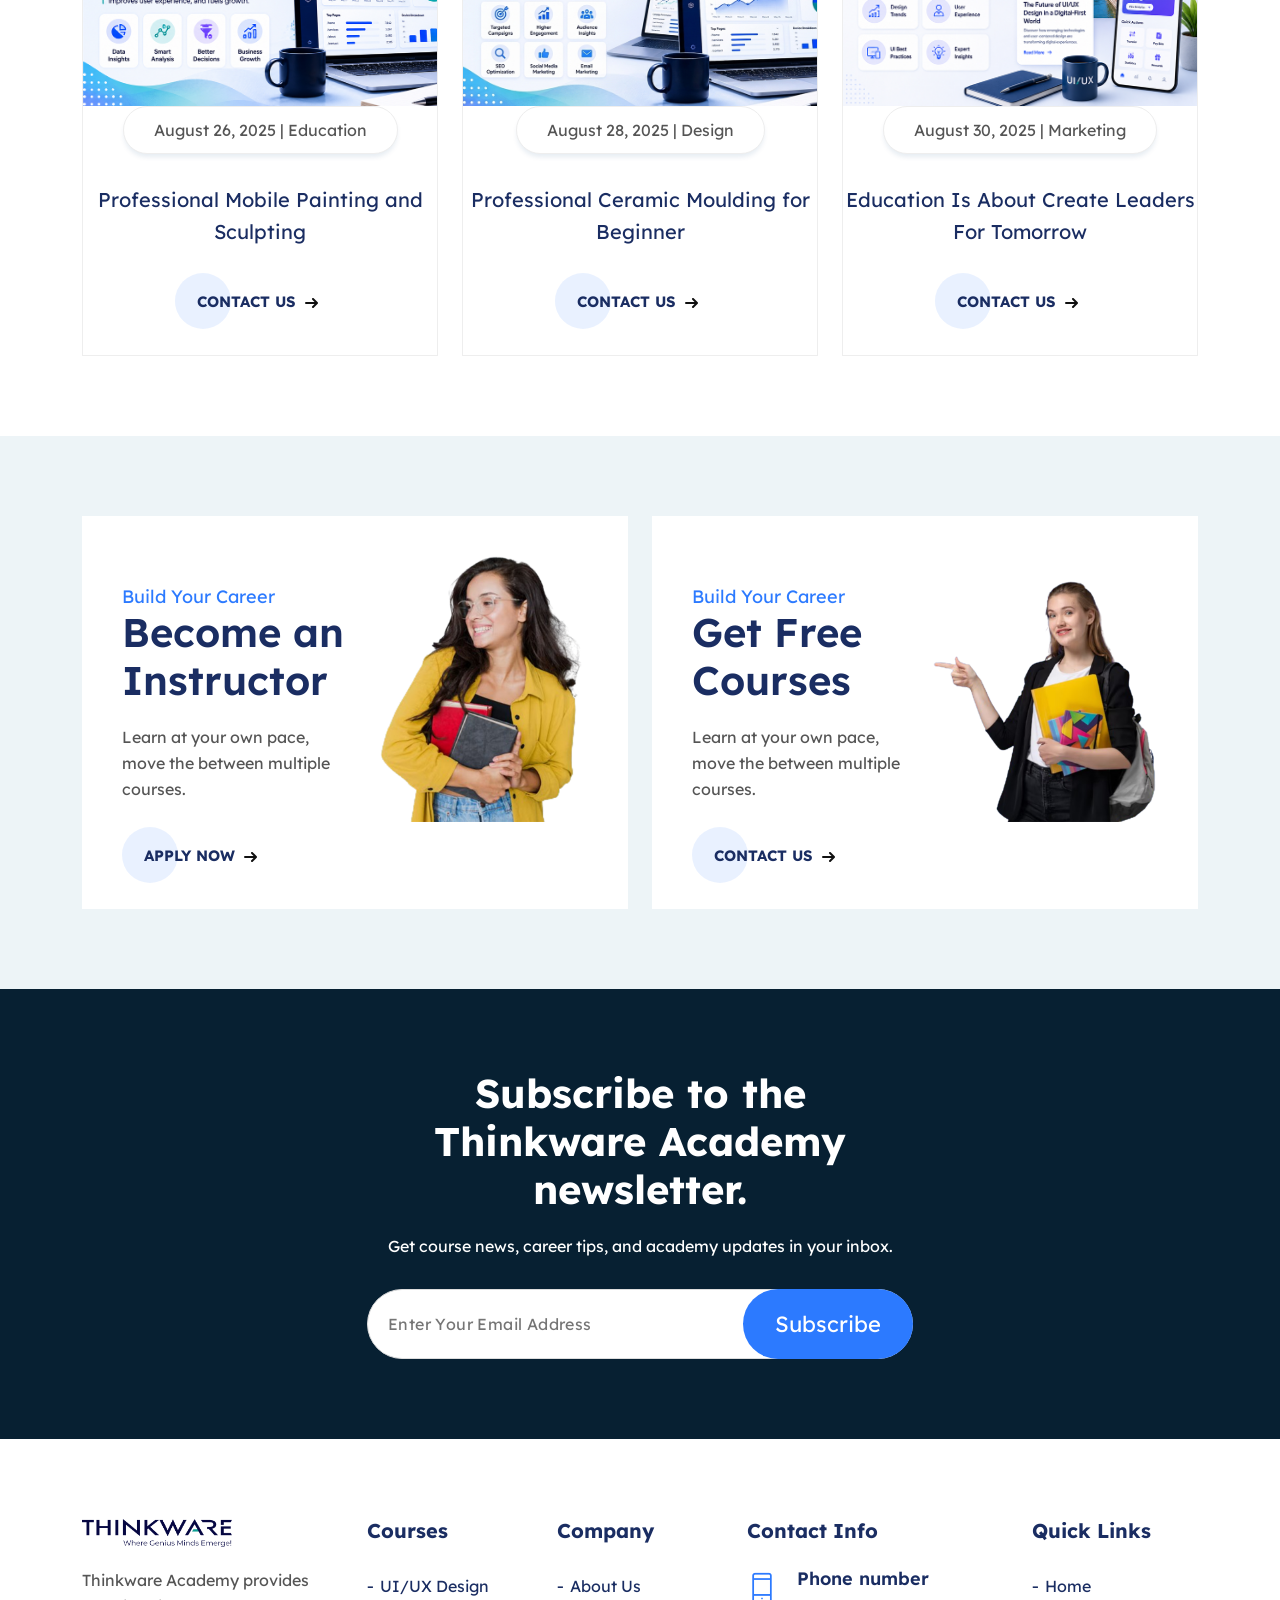
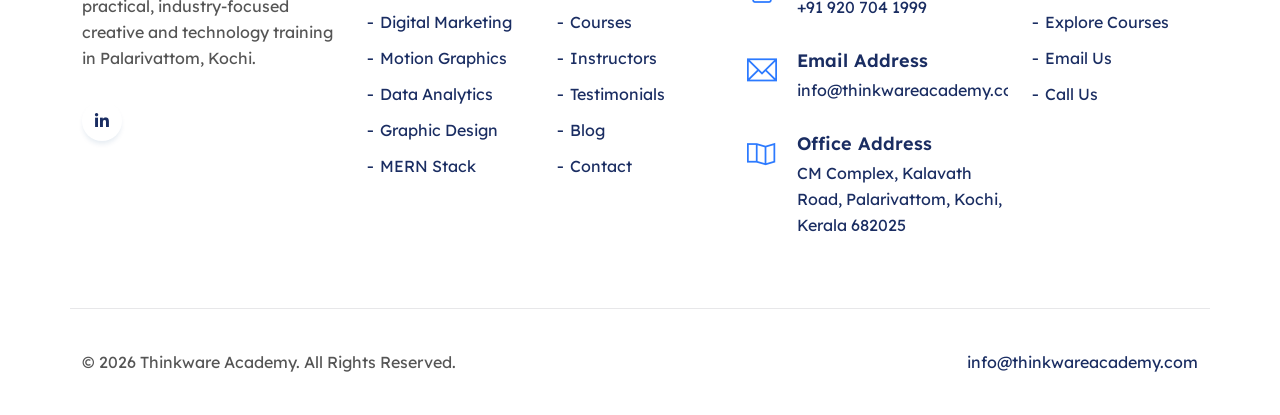
==== commit 703d75df: "Updated broken links and contact details" ====
--- a/index.html
+++ b/index.html
@@ -89,13 +89,13 @@
 					<div class="col-lg-3 col-md-4 col-sm-6 col-xs-12">
 						<div class="single-top-contact">
 							<i class="ti-mobile"></i>
-							<h4><a href="tel:+4857548854826">+91 920 704 1999</a></h4>
+							<h4><a href="tel:+919207041999">+91 920 704 1999</a></h4>
 						</div>
 					</div><!--- END COL -->	
 					<div class="col-lg-3 col-md-4 col-sm-6 col-xs-12">
-						<div class="single-top-contact">							
+						<div class="single-top-contact">
 							<i class="ti-email"></i>
-							<h4><a href="mailto:example@gmail.com">info@thinkwareacademy.com</a></h4>	
+							<h4><a href="mailto:info@thinkwareacademy.com">info@thinkwareacademy.com</a></h4>
 						</div>
 					</div><!--- END COL -->	
 					<div class="col-lg-3 col-md-4 col-sm-6 col-xs-12">
@@ -107,103 +107,64 @@
 					<div class="col-lg-3 col-md-4 col-sm-6 col-xs-12">
 						<div class="top_social_profile">
 							<ul>
-								<li><a href="#" class="top_f_facebook"><i class="fa-brands fa-facebook"></i></a></li>
-								<li><a href="#" class="top_f_twitter"><i class="fa-brands fa-x-twitter"></i></a></li>
-								<li><a href="#" class="top_f_instagram"><i class="fa-brands fa-instagram"></i></a></li>
-								<li><a href="#" class="top_f_linkedin"><i class="fa-brands fa-linkedin-in"></i></a></li>
+								<li><a href="https://www.linkedin.com/company/thinkware-academy/" class="top_f_linkedin" target="_blank" rel="noopener noreferrer" aria-label="Thinkware Academy on LinkedIn"><i class="fa-brands fa-linkedin-in"></i></a></li>
 							</ul>
 						</div>
-					</div><!--- END COL -->						
+					</div><!--- END COL -->	
 				</div><!--- END ROW -->
 			</div><!--- END CONTAINER -->
 		</section>
 		<!-- END LOGO WITH CONTACT -->
-		
+
 		<!-- START NAVBAR -->  
 		<div id="navigation" class="navbar-light bg-faded site-navigation">
 			<div class="container">
 				<div class="row">
 					<div class="col-20 align-self-center">
 						<div class="site-logo">
-							<a href="index.html"><img src="assets/images/all-img/logo.png" alt=""></a>          				
-						</div>
-					</div><!--- END Col -->
-					
+							<a href="/"><img src="assets/images/all-img/logo.png" alt="Thinkware Academy"></a>
+						</div>
+					</div><!--- END COL -->	
+
 					<div class="col-60 d-flex">
 						<nav id="main-menu">
 							<ul>
-								<li><a href="index.html">Home</a></li>
-								<li><a href="#">About</a></li>				  				  
-								<li><a href="#">Course</a>													
-								<li><a href="#">Testimonials</a>
-								<li><a href="#">Blogs</a>
-								<li><a href="#">Contact</a></li>
+								<li><a href="/">Home</a></li>
+								<li><a href="#about">About</a></li>
+								<li><a href="#courses">Courses</a></li>
+								<li><a href="#testimonials">Testimonials</a></li>
+								<li><a href="#blog">Blogs</a></li>
+								<li><a href="#contact">Contact</a></li>
 							</ul>
 						</nav>
-					</div><!--- END Col -->
-					
+					</div><!--- END COL -->	
+
 					<div class="col-30 d-none d-xl-block text-end align-self-center">
 						<div class="home_lc">
-							<a href="#" class="hlc">
+							<a href="tel:+919207041999" class="hlc" aria-label="Call Thinkware Academy">
 							  <i class="fa-solid fa-phone"></i>
 							  <span class="gactive">2</span>
 						   </a>
 						</div>
 						<div class="call_to_action">
-							<a class="btn_two" href="#">Enroll Now <i class="fa-solid fa-arrow-right"></i></a>
+							<a class="btn_two" href="#contact">Enroll Now <i class="fa-solid fa-arrow-right"></i></a>
 						</div><!--- END SOCIAL PROFILE -->					
-					</div><!--- END Col -->
-					
+					</div><!--- END COL -->	
+
 					<ul class="mobile_menu">						
-						<li><a href="#">Home</a>
-							<ul class="sub-menu">										
-								<li><a href="index.html">Home One</a></li>
-								<li><a href="index2.html">Home Two</a></li>						
-							</ul>
-						</li>	
-						<li><a href="about.html">About</a></li>						
-						<li><a href="#">Course</a>
-							<ul class="sub-menu">										
-								<li><a href="course.html">Course One</a></li>
-								<li><a href="course2.html">Course Two</a></li>
-								<li><a href="course3.html">Course Three</a></li>
-								<li><a href="single_course.html">Course Details</a></li>									
-							</ul>
-						</li>
-						<li><a href="#">Pages</a>
-							<ul class="sub-menu">									
-								<li><a href="team.html">Instructor</a></li>
-								<li><a href="team-details.html">Instructor Details</a></li>
-								<li><a href="event.html">Event</a></li>
-								<li><a href="event_single.html">Single Event</a></li>
-								<li><a href="pricing.html">Pricing Plan</a></li>
-								<li><a href="faq.html">Faq Page</a></li>			
-								<li><a href="login.html">Login Page</a></li>				
-								<li><a href="register.html">Register</a></li>				
-								<li><a href="error.html">404</a></li>						
-							</ul>
-						</li>
-						<li><a href="#">Shop</a>
-							<ul class="sub-menu">									
-								<li><a href="shop.html">Shop</a></li>
-								<li><a href="single_shop.html">Single Shop</a></li>
-								<li><a href="cart.html">Cart</a></li>
-								<li><a href="checkout.html">Checkout</a></li>						
-							</ul>
-						</li>			
-						<li><a href="blog.html">Blog</a>
-							<ul class="sub-menu">										
-								<li><a href="blog.html">Blog</a></li>
-								<li><a href="blog_single.html">Blog Details</a></li>
-							</ul>
-						</li>						
-						<li><a href="contact.html">Contact</a></li>
+						<li><a href="/">Home</a></li>
+						<li><a href="#about">About</a></li>
+						<li><a href="#courses">Courses</a></li>
+						<li><a href="#team">Instructors</a></li>
+						<li><a href="#testimonials">Testimonials</a></li>
+						<li><a href="#blog">Blog</a></li>
+						<li><a href="#contact">Contact</a></li>
 					</ul>			
 				</div><!--- END ROW -->
 			</div><!--- END CONTAINER -->
 		</div> 	  
 		<!-- END NAVBAR -->		
-							
+
 		<!-- START HOME -->
 		<section  id="home" class="home_bg">	
 			<div class="container">
@@ -214,13 +175,13 @@
 							<p>Thinkware is a modern creative-tech learning space based in Palarivattom, Kochi.</p>						
 						</div>
 						<div class="home_btn">
-							<a href="course.html" class="cta"><span>Explore Courses</span>
+							<a href="#courses" class="cta"><span>Explore Courses</span>
 							  <svg width="13px" height="10px" viewBox="0 0 13 10">
 								<path d="M1,5 L11,5"></path>
 								<polyline points="8 1 12 5 8 9"></polyline>
 							  </svg>
 							</a>
-						</div>		
+						</div>
 					</div><!-- END COL-->
 					<div class="col-lg-6 col-sm-6 col-xs-12">	
 						<div class="home_me_img">
@@ -235,15 +196,15 @@
 								<h2>Edge</h2>
 								<span>Learning Paths</span>
 							</div>
-						</div>		
+						</div>
 					</div><!-- END COL-->
-				</div><!--- END ROW -->			
+				</div><!--- END ROW -->
 			</div><!--- END CONTAINER -->
 		</section>
 		<!-- END  HOME -->
 	</div>
 	<!-- END  TOP HEADER CLASS -->
-	
+
 	<!-- START COUNTER -->
 	<section class="count_area counter_feature">
 		<div class="container">
@@ -260,68 +221,68 @@
 						<span class="ti-medall-alt sc_two"></span>
 						<h2 class="counter-num">350</h2>
 						<p>Practice Hours</p>
-					</div>
+					</div>							
 				</div><!-- END COL -->
 				<div class="col-lg-3 col-sm-6 col-xs-12">
 					<div class="single-counter count_three">
 						<span class="ti-id-badge sc_three"></span>
 						<h2 class="counter-num">500</h2>
 						<p>Learning Assets</p>
-					</div>
+					</div>							
 				</div><!-- END COL -->
 				<div class="col-lg-3 col-sm-6 col-xs-12">
 					<div class="single-counter count_four">
 						<span class="ti-user sc_four"></span>
 						<h2 class="counter-num">300</h2>
 						<p>Workflow Exercises</p>
-					</div>
-				</div><!-- END COL -->						
+					</div>							
+				</div><!-- END COL -->
 			</div><!--- END ROW -->
 		</div><!--- END CONTAINER -->		
 	</section>
 	<!-- END COUNTER -->
-	
+
 	<!-- START ABOUT US HOME ONE -->
-	<section class="ab_one section-padding">
-		<div class="container">									
-			<div class="row">								
+	<section id="about" class="ab_one section-padding">
+		<div class="container">
+			<div class="row">
 				<div class="col-lg-6 col-sm-12 col-xs-12 wow fadeInUp" data-wow-duration="1s" data-wow-delay="0.2s" data-wow-offset="0">
 					<div class="ab_img">
 						<img src="assets/images/all-img/about1.png" class="img-fluid" alt="image">
 						 <div class="wc_year">
 							<h3><span>600+</span> <br />Happy Students</h3>
-						</div> 
-					</div>
+						</div>
+					</div>							
 				</div><!--- END COL -->					
 				<div class="col-lg-6 col-sm-12 col-xs-12 wow fadeInUp" data-wow-duration="1s" data-wow-delay="0.1s" data-wow-offset="0">
 					<div class="ab_content">
 						<h2>Why Students Choose Thinkware?</h2>
 						<p>Unlike traditional training institutes that focus on quantity-based teaching, we focus on personalized, industry-oriented learning experiences that help students truly understand what they study and why they study it.</p>
-					</div>
+					</div>							
 					<div class="abmv">
 						<i class="fa-regular fa-lightbulb"></i>
 						<h4>Industry-Oriented Learning</h4>
 						<p>Modern training methods, updated syllabus, and practical execution designed to match current creative and technology industry standards.</p>
-					</div>	
+					</div>							
 					<div class="abmv">
 						<i class="fa-solid fa-satellite-dish"></i>
 						<h4>Personalized Learning Paths</h4>
 						<p>Different students learn differently. That’s why Thinkware offers guided progression based on capability, pace, and career goals.</p>
-					</div>	
+					</div>							
 					<div class="cta_two">
-						<a href="#" class="cta"><span>Discover More</span>
+						<a href="#courses" class="cta"><span>Discover More</span>
 						  <svg width="13px" height="10px" viewBox="0 0 13 10">
 							<path d="M1,5 L11,5"></path>
 							<polyline points="8 1 12 5 8 9"></polyline>
 						  </svg>
 						</a>
-					</div>
-				</div><!--- END COL -->																  
+					</div>							
+				</div><!--- END COL -->					
 			</div><!--- END ROW -->
-		</div><!--- END CONTAINER -->
+		</div><!--- END CONTAINER -->		
 	</section>
 	<!-- END ABOUT US HOME ONE -->	
-	
+
 	<!-- START TOP PROMO FEATURES -->
 	<section class="tp_feature section-padding">
 	   <div class="container">							
@@ -329,137 +290,137 @@
 				<h4>Start Your Tech Career Today</h4>
 				<h1>In-Demand Tech Skills & Real-World Projects</h1>
 			</div>					
-			<div class="row">					
+			<div class="row">
 				<div class="col-lg-3 col-sm-6 col-xs-12 wow fadeInUp" data-wow-duration="1s" data-wow-delay="0.4s" data-wow-offset="0">
 					<div class="single_tp">
 						<h3>Certified Internship</h3>
 						<i class="fa-solid fa-medal"></i>
 						<p>Gain hands-on experience through real client projects and industry internship opportunities.</p>
-						<a href="about.html" class="cta"><span>Learn More</span>
+						<a href="#about" class="cta"><span>Learn More</span>
 						  <svg width="13px" height="10px" viewBox="0 0 13 10">
 							<path d="M1,5 L11,5"></path>
 							<polyline points="8 1 12 5 8 9"></polyline>
 						  </svg>
 						</a>
-					</div>
-				</div><!-- END COL -->				
+					</div>							
+				</div><!-- END COL -->
 				<div class="col-lg-3 col-sm-6 col-xs-12 wow fadeInUp" data-wow-duration="1s" data-wow-delay="0.2s" data-wow-offset="0">
 					<div class="single_tp st_one">
 						<h3>Industry-Focused Training</h3>
 						<i class="fa-solid fa-book-journal-whills"></i>
 						<p>Learn practical skills that companies actually look for — not outdated theory.</p>
-						<a href="about.html" class="cta"><span>Learn More</span>
+						<a href="#about" class="cta"><span>Learn More</span>
 						  <svg width="13px" height="10px" viewBox="0 0 13 10">
 							<path d="M1,5 L11,5"></path>
 							<polyline points="8 1 12 5 8 9"></polyline>
 						  </svg>
 						</a>
-					</div>
-				</div><!-- END COL -->			
+					</div>							
+				</div><!-- END COL -->
 				<div class="col-lg-3 col-sm-6 col-xs-12 wow fadeInUp" data-wow-duration="1s" data-wow-delay="0.3s" data-wow-offset="0">
 					<div class="single_tp st_two">
 						<h3>Expert Mentors</h3>
 						<i class="fa-solid fa-user-graduate"></i>
 						<p>Get trained by experienced professionals working in the tech and creative industry.</p>
-						<a href="about.html" class="cta"><span>Learn More</span>
+						<a href="#about" class="cta"><span>Learn More</span>
 						  <svg width="13px" height="10px" viewBox="0 0 13 10">
 							<path d="M1,5 L11,5"></path>
 							<polyline points="8 1 12 5 8 9"></polyline>
 						  </svg>
 						</a>
-					</div>
-				</div><!-- END COL -->			
+					</div>							
+				</div><!-- END COL -->
 				<div class="col-lg-3 col-sm-6 col-xs-12 wow fadeInUp" data-wow-duration="1s" data-wow-delay="0.4s" data-wow-offset="0">
 					<div class="single_tp st_three">
 						<h3>Lifetime Career Support</h3>
 						<i class="fa-solid fa-headset"></i>
 						<p>From portfolio building to interview preparation — we support your career journey.</p>
-						<a href="about.html" class="cta"><span>Learn More</span>
+						<a href="#about" class="cta"><span>Learn More</span>
 						  <svg width="13px" height="10px" viewBox="0 0 13 10">
 							<path d="M1,5 L11,5"></path>
 							<polyline points="8 1 12 5 8 9"></polyline>
 						  </svg>
 						</a>
-					</div>
-				</div><!-- END COL -->							
+					</div>							
+				</div><!-- END COL -->
 			</div><!-- END ROW -->
 		</div><!-- END CONTAINER -->
 	</section>
 	<!-- END TOP PROMO FEATURES -->		
 
 	<!-- START TOPIC-->
-	<section class="topic_content_p2 section-padding">
-	   <div class="container">
+	<section id="courses" class="topic_content_p2 section-padding">
+	   <div class="container">							
 			<div class="section-title">
 				<h4>Explore Programs</h4>
 				<h1>Choose Your Career Path</h1>
-			</div>		
-			<div class="row">									
+			</div>					
+			<div class="row">
 				<div class="col-lg-3 col-sm-6 col-xs-12">
 					<div class="single_tca sc_one">
 						<img src="assets/images/icon/ct1.svg" alt="" />
-						<h2><a href="#">UI/UX Design</a></h2>
+						<h2><a href="#contact">UI/UX Design</a></h2>
 						<span>24 Modules</span>
-					</div>					
-				</div><!-- END COL -->							
+					</div>							
+				</div><!-- END COL -->
 				<div class="col-lg-3 col-sm-6 col-xs-12">
 					<div class="single_tca sc_two">
 						<img src="assets/images/icon/ct2.svg" alt="" />
-						<h2><a href="#">Digital Marketing</a></h2>
+						<h2><a href="#contact">Digital Marketing</a></h2>
 						<span>27 Modules</span>
-					</div>					
-				</div><!-- END COL -->							
+					</div>							
+				</div><!-- END COL -->
 				<div class="col-lg-3 col-sm-6 col-xs-12">
 					<div class="single_tca sc_three">
 						<img src="assets/images/icon/ct3.svg" alt="" />
-						<h2><a href="#">Motion Graphics</a></h2>
+						<h2><a href="#contact">Motion Graphics</a></h2>
 						<span>22 Modules</span>
-					</div>					
-				</div><!-- END COL -->							
+					</div>							
+				</div><!-- END COL -->
 				<div class="col-lg-3 col-sm-6 col-xs-12">
 					<div class="single_tca sc_four">
 						<img src="assets/images/icon/ct4.svg" alt="" />
-						<h2><a href="#">Data Analytics</a></h2>
+						<h2><a href="#contact">Data Analytics</a></h2>
 						<span>28 Modules</span>
-					</div>					
-				</div><!-- END COL -->							
+					</div>							
+				</div><!-- END COL -->
 				<div class="col-lg-3 col-sm-6 col-xs-12">
 					<div class="single_tca sc_five">
 						<img src="assets/images/icon/ct5.svg" alt="" />
-						<h2><a href="#">MERN Stack</a></h2>
+						<h2><a href="#contact">MERN Stack</a></h2>
 						<span>26 Modules</span>
-					</div>					
-				</div><!-- END COL -->							
+					</div>							
+				</div><!-- END COL -->
 				<div class="col-lg-3 col-sm-6 col-xs-12">
 					<div class="single_tca sc_six">
 						<img src="assets/images/icon/ct6.svg" alt="" />
-						<h2><a href="#">Graphic Design</a></h2>
+						<h2><a href="#contact">Graphic Design</a></h2>
 						<span>18 Modules</span>
-					</div>					
-				</div><!-- END COL -->					
+					</div>							
+				</div><!-- END COL -->
 				<div class="col-lg-3 col-sm-6 col-xs-12">
 					<div class="single_tca sc_seven">
 						<img src="assets/images/icon/ct6.svg" alt="" />
-						<h2><a href="#">Video Editing</a></h2>
+						<h2><a href="#contact">Video Editing</a></h2>
 						<span>20 Modules</span>
-					</div>					
-				</div><!-- END COL -->					
+					</div>							
+				</div><!-- END COL -->
 				<div class="col-lg-3 col-sm-6 col-xs-12">
 					<div class="single_tca sc_eight">
 						<img src="assets/images/icon/ct6.svg" alt="" />
-						<h2><a href="#">Cyber Security</a></h2>
+						<h2><a href="#contact">Cyber Security</a></h2>
 						<span>26 Modules</span>
-					</div>					
-				</div><!-- END COL -->	
+					</div>							
+				</div><!-- END COL -->
 				<div class="col-lg-12 text-center">
 					<div class="cc_btn">
-						<a href="#" class="cta"><span>View All category</span>
+						<a href="#courses" class="cta"><span>View All Courses</span>
 						  <svg width="13px" height="10px" viewBox="0 0 13 10">
 							<path d="M1,5 L11,5"></path>
 							<polyline points="8 1 12 5 8 9"></polyline>
 						  </svg>
 						</a>
-					</div>
+					</div>							
 				</div><!--END COL -->					
 			</div><!-- END ROW -->
 		</div><!-- END CONTAINER -->
@@ -468,84 +429,84 @@
 
 	<!-- START WHY CHOOSE US-->
 	<section class="marketing_content_area section-padding">
-	   <div class="container">
+	   <div class="container">							
 			<div class="section-title">
 				<h4>Why Thinkware Academy</h4>
 				<h1>Everything You Need To Build A Successful Career</h1>
-			</div>		
-			<div class="row">									
+			</div>					
+			<div class="row">
 				<div class="col-lg-4 col-sm-6 col-xs-12 wow fadeInUp" data-wow-duration="1s" data-wow-delay="0.1s" data-wow-offset="0">
 					<div class="single_feature_one">
 						<div class="sf_top">
 							<i class="fa-solid fa-school"></i>
-							<h2><a href="about.html">Learn From Anywhere</a></h2>
+							<h2><a href="#about">Learn From Anywhere</a></h2>
 						</div>
 						<p>Attend offline or online sessions with flexible learning options that fit your schedule.</p>
-						<a href="about.html">Read More <i class="fa-solid fa-arrow-right"></i></a>
-					</div>					
-				</div><!-- END COL -->								
+						<a href="#about">Read More <i class="fa-solid fa-arrow-right"></i></a>
+					</div>							
+				</div><!-- END COL -->
 				<div class="col-lg-4 col-sm-6 col-xs-12 wow fadeInUp" data-wow-duration="1s" data-wow-delay="0.2s" data-wow-offset="0">
 					<div class="single_feature_one">
 						<div class="sf_top">
 							<i class="fa-solid fa-person-chalkboard"></i>
-							<h2><a href="about.html">Industry Experts</a></h2>
-						</div>	
+							<h2><a href="#about">Industry Experts</a></h2>
+						</div>
 						<p>Learn directly from professionals with real-world experience and project knowledge.</p>
-						<a href="about.html">Read More <i class="fa-solid fa-arrow-right"></i></a>
-					</div>					
-				</div><!-- END COL -->								
+						<a href="#about">Read More <i class="fa-solid fa-arrow-right"></i></a>
+					</div>							
+				</div><!-- END COL -->
 				<div class="col-lg-4 col-sm-6 col-xs-12 wow fadeInUp" data-wow-duration="1s" data-wow-delay="0.3s" data-wow-offset="0">
 					<div class="single_feature_one">
 						<div class="sf_top">
 							<i class="fa-solid fa-people-group"></i>
-							<h2><a href="about.html">Career Guidance</a></h2>
-						</div>	
+							<h2><a href="#about">Career Guidance</a></h2>
+						</div>
 						<p>Receive mentorship, portfolio reviews, and placement assistance throughout your journey.</p>
-						<a href="about.html">Read More <i class="fa-solid fa-arrow-right"></i></a>
-					</div>					
-				</div><!-- END COL -->								
+						<a href="#about">Read More <i class="fa-solid fa-arrow-right"></i></a>
+					</div>							
+				</div><!-- END COL -->
 				<div class="col-lg-4 col-sm-6 col-xs-12 wow fadeInUp" data-wow-duration="1s" data-wow-delay="0.4s" data-wow-offset="0">
 					<div class="single_feature_one">
 						<div class="sf_top">
 							<i class="fa-solid fa-book"></i>
-							<h2><a href="about.html">Project-Based Learning</a></h2>
-						</div>	
+							<h2><a href="#about">Project-Based Learning</a></h2>
+						</div>
 						<p>Build real applications, case studies, and portfolio-ready projects during training.</p>
-						<a href="about.html">Read More <i class="fa-solid fa-arrow-right"></i></a>
-					</div>					
-				</div><!-- END COL -->								
+						<a href="#about">Read More <i class="fa-solid fa-arrow-right"></i></a>
+					</div>							
+				</div><!-- END COL -->
 				<div class="col-lg-4 col-sm-6 col-xs-12 wow fadeInUp" data-wow-duration="1s" data-wow-delay="0.5s" data-wow-offset="0">
 					<div class="single_feature_one">
 						<div class="sf_top">
 							<i class="fa-solid fa-chalkboard-user"></i>
-							<h2><a href="about.html">Internship Opportunities</a></h2>
-						</div>		
+							<h2><a href="#about">Internship Opportunities</a></h2>
+						</div>
 						<p>Work on practical assignments and internship programs to gain industry exposure.</p>
-						<a href="about.html">Read More <i class="fa-solid fa-arrow-right"></i></a>
-					</div>					
-				</div><!-- END COL -->								
+						<a href="#about">Read More <i class="fa-solid fa-arrow-right"></i></a>
+					</div>							
+				</div><!-- END COL -->
 				<div class="col-lg-4 col-sm-6 col-xs-12 wow fadeInUp" data-wow-duration="1s" data-wow-delay="0.6s" data-wow-offset="0">
 					<div class="single_feature_one">
 						<div class="sf_top">
 							<i class="fa-solid fa-ticket"></i>
-							<h2><a href="about.html">Dedicated Support</a></h2>
-						</div>		
+							<h2><a href="#about">Dedicated Support</a></h2>
+						</div>
 						<p>Get continuous support from trainers and mentors whenever you need help.</p>
-						<a href="about.html">Read More <i class="fa-solid fa-arrow-right"></i></a>
-					</div>					
-				</div><!-- END COL -->																
+						<a href="#about">Read More <i class="fa-solid fa-arrow-right"></i></a>
+					</div>							
+				</div><!-- END COL -->
 			</div><!-- END ROW -->
 		</div><!-- END CONTAINER -->
 	</section>
 	<!-- END WHY CHOOSE US -->	
-	
+
 	<!--START COURSE -->
 	<div class="best-course section-padding">
 		<div class="container">
 			<div class="section-title">
 			  <h4>Popular Courses</h4>
 			  <h1>Upgrade Your Skills With Our Best Programs</h1>
-			</div>				
+			</div>					
 				<div class="course-list row wow fadeIn">
 					<div class="col-xl-3 col-lg-4 col-md-6 col-12">
 						<div class="course-item d-flex">
@@ -554,49 +515,49 @@
 									<img src="assets/images/course/c1.png" alt="course">
 									<div class="course-price">₹36,000</div>	
 								</div>
-								
+
 								<div class="course-content">
 									<div class="ccategory">
-										<a href="#">UI/UX Design</a>
-									</div>
-									
-									<h3><a href="#">Learn Figma, wireframing, prototyping, and portfolio design.</a></h3>
-									
+										<a href="#contact">UI/UX Design</a>
+									</div>
+
+									<h3><a href="#contact">Learn Figma, wireframing, prototyping, and portfolio design.</a></h3>
+
 									<div class="crating">
-									
-										<i class="fa-solid fa-star"></i>
-										<i class="fa-solid fa-star"></i>
-										<i class="fa-solid fa-star"></i>
-										<i class="fa-solid fa-star"></i>
-										<i class="fa-solid fa-star"></i>
-										
+
+										<i class="fa-solid fa-star"></i>
+										<i class="fa-solid fa-star"></i>
+										<i class="fa-solid fa-star"></i>
+										<i class="fa-solid fa-star"></i>
+										<i class="fa-solid fa-star"></i>
+
 										<span>
 											4.9 / 63 Rating
 										</span>
 									</div>
-									
+
 									<div class="cmeta">
 										<span>
 											<svg fill="none" viewBox="0 0 20 20"><path stroke="#2c7aff" stroke-linecap="round" stroke-linejoin="round" stroke-width="1.5" d="M14.376 6.25H3.126a.625.625 0 00-.626.625v8.75c0 .345.28.625.625.625h11.25c.346 0 .626-.28.626-.625v-8.75a.625.625 0 00-.625-.625z"/><path stroke="#2c7aff" stroke-linecap="round" stroke-linejoin="round" stroke-width="1.5" d="M5 3.75h11.875a.625.625 0 01.625.625v9.375"/></svg>
 											 125 Lessons
-										</span>		
+										</span>
 
 										<span class="cmtime">
 											<svg fill="none" viewBox="0 0 20 20"><path stroke="#2c7aff" stroke-linecap="round" stroke-linejoin="round" stroke-width="1.5" d="M10 5.625V10h4.375"/><path stroke="#2c7aff" stroke-miterlimit="10" stroke-width="1.5" d="M10 16.875a6.875 6.875 0 100-13.75 6.875 6.875 0 000 13.75z"/><path stroke="#2c7aff" stroke-linecap="round" stroke-linejoin="round" stroke-width="1.5" d="M15.303 2.045l2.652 2.652M2.045 4.697l2.652-2.652"/></svg>
 											 160 Hours
 										</span>
 									</div>
-									
-								</div>
-							</div>
-							
+
+								</div>
+							</div>
+
 							<div class="course-hover align-self-center">
 								<div class="chover_content">
 									<div class="ccategory">
-										<a href="#">UI/UX Design</a>
-									</div>
-									
-									<h3><a href="#">Become A Professional UI/UX Designer.</a></h3>
+										<a href="#contact">UI/UX Design</a>
+									</div>
+
+									<h3><a href="#contact">Become A Professional UI/UX Designer.</a></h3>
 
 									<div class="hcourse-price">₹36,000</div>
 									<p>	
@@ -605,16 +566,16 @@
 									<div class="hcmeta">		
 										<span>
 											<img src="assets/images/all-img/avator.png" alt="img">
-											<a href="#">Clinton Thomas</a>							
-										</span>	
+											<a href="#team">Clinton Thomas</a>
+										</span>
 
 										<span>
 											<i class="fa-solid fa-star"></i>
 											4.8 (4.6k)							
-										</span>	
+										</span>
 									</div>
 									<div class="text-center">
-										<a href="#" class="cta"><span>Enroll Now</span>
+									<a href="#contact" class="cta"><span>Enroll Now</span>
 										  <svg width="13px" height="10px" viewBox="0 0 13 10">
 											<path d="M1,5 L11,5"></path>
 											<polyline points="8 1 12 5 8 9"></polyline>
@@ -624,9 +585,9 @@
 								</div>
 							</div>
 						</div>
-					</div>					
+					</div>							
 					<!-- End course-item -->					
-					
+
 					<div class="col-xl-3 col-lg-4 col-md-6 col-12">
 						<div class="course-item d-flex">
 							<div class="course-inner">
@@ -634,49 +595,49 @@
 									<img src="assets/images/course/c2.png" alt="course">
 									<div class="course-price">₹35,000</div>	
 								</div>
-								
+
 								<div class="course-content">
 									<div class="ccategory">
-										<a href="#">Digital Marketing</a>
-									</div>
-									
-									<h3><a href="#">Learn SEO, Meta Ads, social media strategy, and lead generation.</a></h3>
-									
+										<a href="#contact">Digital Marketing</a>
+									</div>
+
+									<h3><a href="#contact">Learn SEO, Meta Ads, social media strategy, and lead generation.</a></h3>
+
 									<div class="crating">
-									
-										<i class="fa-solid fa-star"></i>
-										<i class="fa-solid fa-star"></i>
-										<i class="fa-solid fa-star"></i>
-										<i class="fa-solid fa-star"></i>
-										<i class="fa-solid fa-star"></i>
-										
+
+										<i class="fa-solid fa-star"></i>
+										<i class="fa-solid fa-star"></i>
+										<i class="fa-solid fa-star"></i>
+										<i class="fa-solid fa-star"></i>
+										<i class="fa-solid fa-star"></i>
+
 										<span>
 											4.9 / 47 Rating
 										</span>
 									</div>
-									
+
 									<div class="cmeta">
 										<span>
 											<svg fill="none" viewBox="0 0 20 20"><path stroke="#2c7aff" stroke-linecap="round" stroke-linejoin="round" stroke-width="1.5" d="M14.376 6.25H3.126a.625.625 0 00-.626.625v8.75c0 .345.28.625.625.625h11.25c.346 0 .626-.28.626-.625v-8.75a.625.625 0 00-.625-.625z"/><path stroke="#2c7aff" stroke-linecap="round" stroke-linejoin="round" stroke-width="1.5" d="M5 3.75h11.875a.625.625 0 01.625.625v9.375"/></svg>
 											 210 Lessons
-										</span>		
+										</span>
 
 										<span class="cmtime">
 											<svg fill="none" viewBox="0 0 20 20"><path stroke="#2c7aff" stroke-linecap="round" stroke-linejoin="round" stroke-width="1.5" d="M10 5.625V10h4.375"/><path stroke="#2c7aff" stroke-miterlimit="10" stroke-width="1.5" d="M10 16.875a6.875 6.875 0 100-13.75 6.875 6.875 0 000 13.75z"/><path stroke="#2c7aff" stroke-linecap="round" stroke-linejoin="round" stroke-width="1.5" d="M15.303 2.045l2.652 2.652M2.045 4.697l2.652-2.652"/></svg>
 											 185 Hours
 										</span>
 									</div>
-									
-								</div>
-							</div>
-							
+
+								</div>
+							</div>
+
 							<div class="course-hover align-self-center">
 								<div class="chover_content">
 									<div class="ccategory">
-										<a href="#">Digital Marketing</a>
-									</div>
-									
-									<h3><a href="#">Learn how to grow brands through digital marketing</a></h3>
+										<a href="#contact">Digital Marketing</a>
+									</div>
+
+									<h3><a href="#contact">Learn how to grow brands through digital marketing</a></h3>
 
 									<div class="hcourse-price">₹35,000</div>
 									<p>	
@@ -685,16 +646,16 @@
 									<div class="hcmeta">		
 										<span>
 											<img src="assets/images/all-img/avator.png" alt="img">
-											<a href="#">Christin P J</a>							
-										</span>	
+											<a href="#team">Christin P J</a>
+										</span>
 
 										<span>
 											<i class="fa-solid fa-star"></i>
 											4.9 (2.5k)							
-										</span>	
+										</span>
 									</div>
 									<div class="text-center">
-										<a href="#" class="cta"><span>Enroll Now</span>
+									<a href="#contact" class="cta"><span>Enroll Now</span>
 										  <svg width="13px" height="10px" viewBox="0 0 13 10">
 											<path d="M1,5 L11,5"></path>
 											<polyline points="8 1 12 5 8 9"></polyline>
@@ -704,9 +665,9 @@
 								</div>
 							</div>
 						</div>
-					</div>					
+					</div>							
 					<!-- End course-item -->					
-					
+
 					<div class="col-xl-3 col-lg-4 col-md-6 col-12">
 						<div class="course-item d-flex">
 							<div class="course-inner">
@@ -714,49 +675,49 @@
 									<img src="assets/images/course/c3.png" alt="course">
 									<div class="course-price">₹32,000</div>	
 								</div>
-								
+
 								<div class="course-content">
 									<div class="ccategory">
-										<a href="#">Motion Design</a>
-									</div>
-									
-									<h3><a href="#">Motion Graphics, visual storytelling & Animation Masterclass</a></h3>
-									
+										<a href="#contact">Motion Design</a>
+									</div>
+
+									<h3><a href="#contact">Motion Graphics, visual storytelling & Animation Masterclass</a></h3>
+
 									<div class="crating">
-									
-										<i class="fa-solid fa-star"></i>
-										<i class="fa-solid fa-star"></i>
-										<i class="fa-solid fa-star"></i>
-										<i class="fa-solid fa-star"></i>
-										<i class="fa-solid fa-star"></i>
-										
+
+										<i class="fa-solid fa-star"></i>
+										<i class="fa-solid fa-star"></i>
+										<i class="fa-solid fa-star"></i>
+										<i class="fa-solid fa-star"></i>
+										<i class="fa-solid fa-star"></i>
+
 										<span>
 											4.7 / 28 Rating
 										</span>
 									</div>
-									
+
 									<div class="cmeta">
 										<span>
 											<svg fill="none" viewBox="0 0 20 20"><path stroke="#2c7aff" stroke-linecap="round" stroke-linejoin="round" stroke-width="1.5" d="M14.376 6.25H3.126a.625.625 0 00-.626.625v8.75c0 .345.28.625.625.625h11.25c.346 0 .626-.28.626-.625v-8.75a.625.625 0 00-.625-.625z"/><path stroke="#2c7aff" stroke-linecap="round" stroke-linejoin="round" stroke-width="1.5" d="M5 3.75h11.875a.625.625 0 01.625.625v9.375"/></svg>
 											 155 Lessons
-										</span>		
+										</span>
 
 										<span class="cmtime">
 											<svg fill="none" viewBox="0 0 20 20"><path stroke="#2c7aff" stroke-linecap="round" stroke-linejoin="round" stroke-width="1.5" d="M10 5.625V10h4.375"/><path stroke="#2c7aff" stroke-miterlimit="10" stroke-width="1.5" d="M10 16.875a6.875 6.875 0 100-13.75 6.875 6.875 0 000 13.75z"/><path stroke="#2c7aff" stroke-linecap="round" stroke-linejoin="round" stroke-width="1.5" d="M15.303 2.045l2.652 2.652M2.045 4.697l2.652-2.652"/></svg>
 											 118 Hours
 										</span>
 									</div>
-									
-								</div>
-							</div>
-							
+
+								</div>
+							</div>
+
 							<div class="course-hover align-self-center">
 								<div class="chover_content">
 									<div class="ccategory">
-										<a href="#">Motion Design</a>
-									</div>
-									
-									<h3><a href="#">Bring Your Designs To Life</a></h3>
+										<a href="#contact">Motion Design</a>
+									</div>
+
+									<h3><a href="#contact">Bring Your Designs To Life</a></h3>
 
 									<div class="hcourse-price">₹32,000</div>
 									<p>	
@@ -765,16 +726,16 @@
 									<div class="hcmeta">		
 										<span>
 											<img src="assets/images/all-img/avator.png" alt="img">
-											<a href="#">Alex John</a>							
-										</span>	
+											<a href="#team">Alex John</a>
+										</span>
 
 										<span>
 											<i class="fa-solid fa-star"></i>
 											4.6 (1.5k)							
-										</span>	
+										</span>
 									</div>
 									<div class="text-center">
-										<a href="#" class="cta"><span>Enroll Now</span>
+									<a href="#contact" class="cta"><span>Enroll Now</span>
 										  <svg width="13px" height="10px" viewBox="0 0 13 10">
 											<path d="M1,5 L11,5"></path>
 											<polyline points="8 1 12 5 8 9"></polyline>
@@ -784,9 +745,9 @@
 								</div>
 							</div>
 						</div>
-					</div>					
+					</div>							
 					<!-- End course-item -->					
-					
+
 					<div class="col-xl-3 col-lg-4 col-md-6 col-12">
 						<div class="course-item d-flex">
 							<div class="course-inner">
@@ -794,49 +755,49 @@
 									<img src="assets/images/course/c4.png" alt="course">
 									<div class="course-price">₹30,000</div>	
 								</div>
-								
+
 								<div class="course-content">
 									<div class="ccategory">
-										<a href="#">Video Editing</a>
-									</div>
-									
-									<h3><a href="#">Learn cinematic editing, transitions, reels, and color grading.</a></h3>
-									
+										<a href="#contact">Video Editing</a>
+									</div>
+
+									<h3><a href="#contact">Learn cinematic editing, transitions, reels, and color grading.</a></h3>
+
 									<div class="crating">
-									
-										<i class="fa-solid fa-star"></i>
-										<i class="fa-solid fa-star"></i>
-										<i class="fa-solid fa-star"></i>
-										<i class="fa-solid fa-star"></i>
-										<i class="fa-solid fa-star"></i>
-										
+
+										<i class="fa-solid fa-star"></i>
+										<i class="fa-solid fa-star"></i>
+										<i class="fa-solid fa-star"></i>
+										<i class="fa-solid fa-star"></i>
+										<i class="fa-solid fa-star"></i>
+
 										<span>
 											4.5 / 43 Rating
 										</span>
 									</div>
-									
+
 									<div class="cmeta">
 										<span>
 											<svg fill="none" viewBox="0 0 20 20"><path stroke="#2c7aff" stroke-linecap="round" stroke-linejoin="round" stroke-width="1.5" d="M14.376 6.25H3.126a.625.625 0 00-.626.625v8.75c0 .345.28.625.625.625h11.25c.346 0 .626-.28.626-.625v-8.75a.625.625 0 00-.625-.625z"/><path stroke="#2c7aff" stroke-linecap="round" stroke-linejoin="round" stroke-width="1.5" d="M5 3.75h11.875a.625.625 0 01.625.625v9.375"/></svg>
 											 145 Lessons
-										</span>		
+										</span>
 
 										<span class="cmtime">
 											<svg fill="none" viewBox="0 0 20 20"><path stroke="#2c7aff" stroke-linecap="round" stroke-linejoin="round" stroke-width="1.5" d="M10 5.625V10h4.375"/><path stroke="#2c7aff" stroke-miterlimit="10" stroke-width="1.5" d="M10 16.875a6.875 6.875 0 100-13.75 6.875 6.875 0 000 13.75z"/><path stroke="#2c7aff" stroke-linecap="round" stroke-linejoin="round" stroke-width="1.5" d="M15.303 2.045l2.652 2.652M2.045 4.697l2.652-2.652"/></svg>
 											 118 Hours
 										</span>
 									</div>
-									
-								</div>
-							</div>
-							
+
+								</div>
+							</div>
+
 							<div class="course-hover align-self-center">
 								<div class="chover_content">
 									<div class="ccategory">
-										<a href="#">Video Editing</a>
-									</div>
-									
-									<h3><a href="#">Professional Video Editing Program</a></h3>
+										<a href="#contact">Video Editing</a>
+									</div>
+
+									<h3><a href="#contact">Professional Video Editing Program</a></h3>
 
 									<div class="hcourse-price">₹30,000</div>
 									<p>	
@@ -845,16 +806,16 @@
 									<div class="hcmeta">		
 										<span>
 											<img src="assets/images/all-img/avator.png" alt="img">
-											<a href="#">Vignesh Raj</a>							
-										</span>	
+											<a href="#team">Vignesh Raj</a>
+										</span>
 
 										<span>
 											<i class="fa-solid fa-star"></i>
 											4.9 (1.8k)							
-										</span>	
+										</span>
 									</div>
 									<div class="text-center">
-										<a href="#" class="cta"><span>Enroll Now</span>
+									<a href="#contact" class="cta"><span>Enroll Now</span>
 										  <svg width="13px" height="10px" viewBox="0 0 13 10">
 											<path d="M1,5 L11,5"></path>
 											<polyline points="8 1 12 5 8 9"></polyline>
@@ -864,22 +825,22 @@
 								</div>
 							</div>
 						</div>
-					</div>					
-					<!-- End course-item -->										
+					</div>							
+					<!-- End course-item -->					
 				</div><!--END ROW -->			
 			</div><!--END CONTAINER -->		
-		</div>
+		</div> 	  
 	<!--END COURSE -->	
 
 	<!-- START VIDEO -->
 	<section class="vid_area section-padding">
-		<div class="container">																
+		<div class="container">
 			<div class="row">
 				<div class="col-lg-6 col-sm-12 col-xs-12 wow fadeInUDown" data-wow-duration="1s" data-wow-delay="0.2s" data-wow-offset="0">
 					<div class="video-area">
 						<a href="https://www.youtube.com/watch?v=RXv_uIN6e-Y" class="magnific_popup video-button"><i class="fa fa-play"></i></a>
-					</div>
-				</div><!--- END COL -->
+					</div>							
+				</div><!--- END COL -->					
 				<div class="col-lg-6 col-sm-12 col-xs-12 wow fadeInUp" data-wow-duration="1s" data-wow-delay="0.1s" data-wow-offset="0">
 					<div class="cp_content">
 						<h4>Best Online Learning Platform</h4>
@@ -890,41 +851,41 @@
 							<li><span class="ti-check"></span>96% Completitation Rate</li>
 							<li><span class="ti-check"></span>Friendly Environment & Expert Teacher</li>
 						</ul>
-					</div>
+					</div>							
 					<div class="cp_btn">
-						<a href="course.html" class="cta"><span>Explore Our Courses</span>
+						<a href="#courses" class="cta"><span>Explore Our Courses</span>
 						  <svg width="13px" height="10px" viewBox="0 0 13 10">
 							<path d="M1,5 L11,5"></path>
 							<polyline points="8 1 12 5 8 9"></polyline>
 						  </svg>
 						</a>
-					</div>
-				</div><!--- END COL -->	
+					</div>							
+				</div><!--- END COL -->					
 			</div><!--- END ROW -->
-		</div><!--- END CONTAINER -->
+		</div><!--- END CONTAINER -->		
 	</section>
 	<!-- END VIDEO -->		
-	
+
 	<!-- START TEAM-->
-	<section class="team_member section-padding">
-	   <div class="container">
+	<section id="team" class="team_member section-padding">
+	   <div class="container">							
 			<div class="section-title">
 				<h4>Experienced Professionals</h4>
 				<h1>Learn from Industry Experts</h1>
-			</div>		
+			</div>					
 			<div class="row text-center">								
 				<div class="col-lg-3 col-sm-6 col-xs-12 wow fadeInUp" data-wow-duration="1s" data-wow-delay="0.1s" data-wow-offset="0">
 					<div class="our-team">
 						<div class="team-content">
 							<h3 class="title">Silpa M Unni</h3>
 							<span class="post">Sr. UI/UX Mentor</span>							
-						</div>	
+						</div>
 						<div class="team_img">
 							<img src="assets/images/team/1.jpg" alt="team-image">
 						</div>
-					
-					</div>
-				</div><!--- END COL -->														
+
+					</div>							
+				</div><!--- END COL -->					
 				<div class="col-lg-3 col-sm-6 col-xs-12 wow fadeInUp" data-wow-duration="1s" data-wow-delay="0.2s" data-wow-offset="0">
 					<div class="our-team">
 						<div class="team_img">
@@ -934,8 +895,8 @@
 							<h3 class="title">Mareena Sunny</h3>
 							<span class="post">Lead Data Analytics</span>						
 						</div>
-					</div>
-				</div><!--- END COL -->
+					</div>							
+				</div><!--- END COL -->					
 				<div class="col-lg-3 col-sm-6 col-xs-12 wow fadeInUp" data-wow-duration="1s" data-wow-delay="0.3s" data-wow-offset="0">
 					<div class="our-team">
 						<div class="team-content">
@@ -945,8 +906,8 @@
 						<div class="team_img">
 							<img src="assets/images/team/3.jpg" alt="team-image">
 						</div>
-					</div>
-				</div><!--- END COL -->
+					</div>							
+				</div><!--- END COL -->					
 				<div class="col-lg-3 col-sm-6 col-xs-12 wow fadeInUp" data-wow-duration="1s" data-wow-delay="0.4s" data-wow-offset="0">
 					<div class="our-team">
 						<div class="team_img">
@@ -956,8 +917,8 @@
 							<h3 class="title">Clinton Thomas</h3>
 							<span class="post">Creative Architect</span>							
 						</div>
-					</div>
-				</div><!--- END COL -->
+					</div>							
+				</div><!--- END COL -->					
 				<div class="col-lg-3 col-sm-6 col-xs-12 wow fadeInUp" data-wow-duration="1s" data-wow-delay="0.4s" data-wow-offset="0">
 					<div class="our-team">
 						<div class="team_img">
@@ -967,8 +928,8 @@
 							<h3 class="title">Christin P J</h3>
 							<span class="post">Digital Marketing Mentor</span>							
 						</div>
-					</div>
-				</div><!--- END COL -->
+					</div>							
+				</div><!--- END COL -->					
 				<div class="col-lg-3 col-sm-6 col-xs-12 wow fadeInUp" data-wow-duration="1s" data-wow-delay="0.3s" data-wow-offset="0">
 					<div class="our-team">
 						<div class="team-content">
@@ -978,8 +939,8 @@
 						<div class="team_img">
 							<img src="assets/images/team/2.jpg" alt="team-image">
 						</div>
-					</div>
-				</div><!--- END COL -->
+					</div>							
+				</div><!--- END COL -->					
 				<div class="col-lg-3 col-sm-6 col-xs-12 wow fadeInUp" data-wow-duration="1s" data-wow-delay="0.4s" data-wow-offset="0">
 					<div class="our-team">
 						<div class="team_img">
@@ -989,8 +950,8 @@
 							<h3 class="title">Fathimatul Naja</h3>
 							<span class="post">Technical Lead – MERN Stack</span>							
 						</div>
-					</div>
-				</div><!--- END COL -->
+					</div>							
+				</div><!--- END COL -->					
 				<div class="col-lg-3 col-sm-6 col-xs-12 wow fadeInUp" data-wow-duration="1s" data-wow-delay="0.3s" data-wow-offset="0">
 					<div class="our-team">
 						<div class="team-content">
@@ -1000,21 +961,21 @@
 						<div class="team_img">
 							<img src="assets/images/team/8.jpg" alt="team-image">
 						</div>
-					</div>
-				</div><!--- END COL -->																			
+					</div>							
+				</div><!--- END COL -->					
 			</div><!-- END ROW -->
 		</div><!-- END CONTAINER -->
 	</section>
 	<!-- END TEAM -->	
-	
+
 	<!-- START TESTIMONIALS-->
-	<section class="testi_home_area section-padding">
-	   <div class="container">
+	<section id="testimonials" class="testi_home_area section-padding">
+	   <div class="container">							
 			<div class="section-title">
 				<h4>Testimonial</h4>
 				<h1>What users saying about Thinkware</h1>
-			</div>		
-			<div class="row">								
+			</div>					
+			<div class="row">
 				<div class="col-lg-12">
 					<div id="testimonial-slider" class="owl-carousel">
 						<div class="testimonial">
@@ -1045,7 +1006,7 @@
 							<i class="fa fa-star"></i>
 							<i class="fa fa-star"></i>
 							<i class="fa fa-star"></i>
-							<i class="fa fa-star"></i>							
+							<i class="fa fa-star"></i>
 						</div><!-- END TESTIMONIAL -->
 						<div class="testimonial">
 							<div class="testi_pic_title">
@@ -1054,7 +1015,7 @@
 								</div>
 								<h4>Geo Kurian</h4>
 								<small class="post">Working Abroad</small>	
-							</div>							
+							</div>
 							<p>We worked on projects, received feedback, and learned how things are actually done in the industry. The mentors were always approachable and ready to help whenever I had doubts.</p>													
 							<i class="fa fa-star"></i>
 							<i class="fa fa-star"></i>
@@ -1075,7 +1036,7 @@
 							<i class="fa fa-star"></i>
 							<i class="fa fa-star"></i>
 							<i class="fa fa-star"></i>
-							<i class="fa fa-star"></i>							
+							<i class="fa fa-star"></i>
 						</div><!-- END TESTIMONIAL -->
 						<div class="testimonial">
 							<div class="testi_pic_title">
@@ -1084,7 +1045,7 @@
 								</div>
 								<h4>Aleena John</h4>
 								<small class="post">Working in Bengaluru</small>	
-							</div>							
+							</div>
 							<p>The mentors are friendly, experienced, and genuinely interested in helping students improve. The syllabus is structured really well, and I especially liked the practical exposure through projects and presentations.</p>													
 							<i class="fa fa-star"></i>
 							<i class="fa fa-star"></i>
@@ -1105,75 +1066,75 @@
 			<div class="section-title">
 				<h4>News</h4>
 				<h1>Our Latest Blogs</h1>
-			</div>	
-			<div class="row">		
+			</div>					
+			<div class="row">
 				<div class="col-lg-4 col-sm-4 col-xs-12 wow fadeInUp" data-wow-duration="1s" data-wow-delay="0.1s" data-wow-offset="0">
 					<div class="single_blog">
 						<img src="assets/images/blog/1.jpg" class="img-fluid" alt="image" />
 						<div class="img_info">
-							<span>August 26, 2025 | <a href="blog_single.html">Education</a></span>
+							<span>August 26, 2025 | Education</span>
 						</div>
 						<div class="content_box">
-							<h2><a href="blog_single.html">Professional Mobile Painting and Sculpting</a></h2>
-							<a href="#" class="cta"><span>Read More</span>
+							<h2>Professional Mobile Painting and Sculpting</h2>
+							<a href="#contact" class="cta"><span>Contact Us</span>
 							  <svg width="13px" height="10px" viewBox="0 0 13 10">
 								<path d="M1,5 L11,5"></path>
 								<polyline points="8 1 12 5 8 9"></polyline>
 							  </svg>
-							</a>								
-						</div>
-					</div>
+							</a>
+						</div>
+					</div>							
 				</div><!-- END COL-->				
 				<div class="col-lg-4 col-sm-4 col-xs-12 wow fadeInUp" data-wow-duration="1s" data-wow-delay="0.1s" data-wow-offset="0">
 					<div class="single_blog">
 						<img src="assets/images/blog/2.jpg" class="img-fluid" alt="image" />
 						<div class="img_info">
-							<span>August 28, 2025 | <a href="blog_single.html">Design</a></span>
+							<span>August 28, 2025 | Design</span>
 						</div>
 						<div class="content_box">
-							<h2><a href="blog_single.html">Professional Ceramic Moulding for Beginner</a></h2>
-							<a href="#" class="cta"><span>Read More</span>
-							  <svg width="13px" height="10px" viewBox="0 0 13 10">
-								<path d="M1,5 L11,5"></path>
-								<polyline points="8 1 12 5 8 9"></polyline>
-							  </svg>
-							</a>							
-						</div>
-					</div>
-				</div><!-- END COL-->
-				<div class="col-lg-4 col-sm-4 col-xs-12 wow fadeInUp" data-wow-duration="1s" data-wow-delay="0.3s" data-wow-offset="0">
-					<div class="single_blog">
-						<img src="assets/images/blog/3.jpg" class="img-fluid" alt="image" />
-						<div class="img_info">
-							<span>August 30, 2025 | <a href="blog_single.html">Marketing</a></span>
-						</div>
-						<div class="content_box">
-							<h2><a href="blog_single.html">Education Is About Create Leaders For Tomorrow </a></h2>
-							<a href="#" class="cta"><span>Read More</span>
+							<h2>Professional Ceramic Moulding for Beginner</h2>
+							<a href="#contact" class="cta"><span>Contact Us</span>
 							  <svg width="13px" height="10px" viewBox="0 0 13 10">
 								<path d="M1,5 L11,5"></path>
 								<polyline points="8 1 12 5 8 9"></polyline>
 							  </svg>
 							</a>
 						</div>
-					</div>
-				</div><!-- END COL-->						
+					</div>							
+				</div><!-- END COL-->				
+				<div class="col-lg-4 col-sm-4 col-xs-12 wow fadeInUp" data-wow-duration="1s" data-wow-delay="0.3s" data-wow-offset="0">
+					<div class="single_blog">
+						<img src="assets/images/blog/3.jpg" class="img-fluid" alt="image" />
+						<div class="img_info">
+							<span>August 30, 2025 | Marketing</span>
+						</div>
+						<div class="content_box">
+							<h2>Education Is About Create Leaders For Tomorrow</h2>
+							<a href="#contact" class="cta"><span>Contact Us</span>
+							  <svg width="13px" height="10px" viewBox="0 0 13 10">
+								<path d="M1,5 L11,5"></path>
+								<polyline points="8 1 12 5 8 9"></polyline>
+							  </svg>
+							</a>
+						</div>
+					</div>							
+				</div><!-- END COL-->				
 			</div><!-- / END ROW -->
 		</div><!-- END CONTAINER  -->
-	</section>	
+	</section>
 	<!-- END BLOG -->		
 
 	<!-- START INSTRUCTOR+FREE COURSE -->
 	<section class="insfreecourse section-padding">
-		<div class="container">									
-			<div class="row">								
+		<div class="container">
+			<div class="row">
 				<div class="col-lg-6 col-sm-12 col-xs-12 wow fadeInUp" data-wow-duration="1s" data-wow-delay="0.2s" data-wow-offset="0">
 					<div class="single_ins">
 						<div class="single_ins_content">
 							<h4>Build Your Career</h4>
 							<h1>Become an Instructor</h1>
 							<p>Learn at your own pace, move the between multiple courses. </p>
-							<a href="register.html" class="cta"><span>Apply Now</span>
+							<a href="#contact" class="cta"><span>Apply Now</span>
 							  <svg width="13px" height="10px" viewBox="0 0 13 10">
 								<path d="M1,5 L11,5"></path>
 								<polyline points="8 1 12 5 8 9"></polyline>
@@ -1183,15 +1144,15 @@
 						<div class="single_ins_img">
 							<img src="assets/images/all-img/become-ins.png" class="img-fluid" alt="image">
 						</div>
-					</div>
-				</div><!--- END COL -->				
+					</div>							
+				</div><!--- END COL -->					
 				<div class="col-lg-6 col-sm-12 col-xs-12 wow fadeInUp" data-wow-duration="1s" data-wow-delay="0.2s" data-wow-offset="0">
 					<div class="single_ins">
 						<div class="single_ins_content">
 							<h4>Build Your Career</h4>
 							<h1>Get Free Courses</h1>
 							<p>Learn at your own pace, move the between multiple courses. </p>
-							<a href="register.html" class="cta"><span>Contact Us</span>
+							<a href="#contact" class="cta"><span>Contact Us</span>
 							  <svg width="13px" height="10px" viewBox="0 0 13 10">
 								<path d="M1,5 L11,5"></path>
 								<polyline points="8 1 12 5 8 9"></polyline>
@@ -1201,125 +1162,122 @@
 						<div class="single_ins_img">
 							<img src="assets/images/all-img/free-course.png" class="img-fluid" alt="image">
 						</div>
-					</div>
-				</div><!--- END COL -->								  
+					</div>							
+				</div><!--- END COL -->					
 			</div><!--- END ROW -->
-		</div><!--- END CONTAINER -->
+		</div><!--- END CONTAINER -->		
 	</section>
 	<!-- END INSTRUCTOR+FREE COURSE -->			
 
 	<!-- START NEWSLETTER -->
 	<section class="newsletter_area section-padding">
 		<div class="container">
-			<div class="row text-center">			
+			<div class="row text-center">								
 				<div class="col-lg-6 offset-lg-3 col-sm-12 col-xs-12">
 					<div class="subs_form">
-						<h3>Subscripbe to our newsletter, We don't make any spam.</h3>
-						<p>Lorem ipsum dolor sit amet consectetur adipisicing elitsed eiusmod tempor enim minim</p>
-						<form action="#" class="home_subs">
-							<input type="text" class="subscribe__input" placeholder="Enter your Email Address">
-							<button type="button" class="subscribe__btn">Subscribe</button>
+						<h3>Subscribe to the Thinkware Academy newsletter.</h3>
+						<p>Get course news, career tips, and academy updates in your inbox.</p>
+						<form action="mailto:info@thinkwareacademy.com" method="get" class="home_subs">
+							<input type="hidden" name="subject" value="Thinkware Academy newsletter subscription">
+							<input type="email" name="body" class="subscribe__input" placeholder="Enter your Email Address" required>
+							<button type="submit" class="subscribe__btn">Subscribe</button>
 						</form>
-					</div>
-				</div><!-- END COL -->
-			</div><!-- END ROW -->	
-		</div><!--- END CONTAINER -->	
+					</div>							
+				</div><!-- END COL -->
+			</div><!-- END ROW -->
+		</div><!--- END CONTAINER -->		
 	</section>
 	<!-- END NEWSLETTER -->	
-	
+
 	<!-- START FOOTER -->
-	<div class="footer section-padding">
-		<div class="container">				
-			<div class="row">						
+	<div id="contact" class="footer section-padding">
+		<div class="container">
+			<div class="row">
 				<div class="col-lg-3 col-sm-6 col-xs-12">
 					<div class="single_footer">
-						<a href="index.html"><img src="assets/images/all-img/logo.png" alt=""></a>         
-						<p>immediately shared the results with a friend who couldn’t believe it was written by an AI. is worth every Yaley and then some. Describe my business along with my business name.</p>
-					</div>
+						<a href="/"><img src="assets/images/all-img/logo.png" alt="Thinkware Academy"></a>
+						<p>Thinkware Academy provides practical, industry-focused creative and technology training in Palarivattom, Kochi.</p>
+					</div>							
 					<div class="foot_social">
 						<ul>
-							<li><a href="#" class="top_f_facebook"><i class="fa-brands fa-facebook"></i></a></li>
-							<li><a href="#" class="top_f_twitter"><i class="fa-brands fa-x-twitter"></i></a></li>
-							<li><a href="#" class="top_f_instagram"><i class="fa-brands fa-instagram"></i></a></li>
-							<li><a href="#" class="top_f_linkedin"><i class="fa-brands fa-linkedin-in"></i></a></li>
-						</ul>						
-					</div>					
-				</div><!--- END COL -->						
+							<li><a href="https://www.linkedin.com/company/thinkware-academy/" class="top_f_linkedin" target="_blank" rel="noopener noreferrer" aria-label="Thinkware Academy on LinkedIn"><i class="fa-brands fa-linkedin-in"></i></a></li>
+						</ul>
+					</div>							
+				</div><!--- END COL -->					
 				<div class="col-lg-2 col-sm-6 col-xs-12">
 					<div class="single_footer">
 						<h4>Courses</h4>
 						<ul>
-							<li><a href="#">Creative Writing</a></li>
-							<li><a href="#">Digital Marketing</a></li>
-							<li><a href="#">SEO Business</a></li>
-							<li><a href="#">Social Marketing</a></li>
-							<li><a href="#">Graphic Design</a></li>
-							<li><a href="#">Website Development</a></li>
+							<li><a href="#courses">UI/UX Design</a></li>
+							<li><a href="#courses">Digital Marketing</a></li>
+							<li><a href="#courses">Motion Graphics</a></li>
+							<li><a href="#courses">Data Analytics</a></li>
+							<li><a href="#courses">Graphic Design</a></li>
+							<li><a href="#courses">MERN Stack</a></li>
 						</ul>
-					</div>
-				</div><!--- END COL -->	
+					</div>							
+				</div><!--- END COL -->					
 				<div class="col-lg-2 col-sm-6 col-xs-12">
 					<div class="single_footer">
 						<h4>Company</h4>
 						<ul>
-							<li><a href="#">About us</a></li>
-							<li><a href="#">Knowledge Base</a></li>
-							<li><a href="#">Affiliate Program</a></li>
-							<li><a href="#">Community</a></li>
-							<li><a href="#">Market API</a></li>						
-							<li><a href="#">Support team</a></li>						
+							<li><a href="#about">About Us</a></li>
+							<li><a href="#courses">Courses</a></li>
+							<li><a href="#team">Instructors</a></li>
+							<li><a href="#testimonials">Testimonials</a></li>
+							<li><a href="#blog">Blog</a></li>
+							<li><a href="#contact">Contact</a></li>
 						</ul>
-					</div>
-				</div><!--- END COL -->	
+					</div>							
+				</div><!--- END COL -->					
 				<div class="col-lg-3 col-sm-6 col-xs-12">
 					<div class="single_footer">
 						<h4>Contact Info</h4>
 						<div class="sf_contact">
 							<span class="ti-mobile"></span>
 							<h3>Phone number</h3>
-							<p>+88 457 845 695</p>
+							<p><a href="tel:+919207041999">+91 920 704 1999</a></p>
 						</div>
 						<div class="sf_contact">
 							<span class="ti-email"></span>
 							<h3>Email Address</h3>
-							<p>example@yourmail.com</p>
+							<p><a href="mailto:info@thinkwareacademy.com">info@thinkwareacademy.com</a></p>
 						</div>
 						<div class="sf_contact">
 							<span class="ti-map"></span>
 							<h3>Office Address</h3>
-							<p>California, USA</p>
-						</div>
-					</div>
-				</div><!--- END COL -->	
+							<p><a href="https://www.google.com/maps/search/?api=1&amp;query=CM+Complex+Kalavath+Road+Palarivattom+Kochi+Kerala+682025" target="_blank" rel="noopener noreferrer">CM Complex, Kalavath Road, Palarivattom, Kochi, Kerala 682025</a></p>
+						</div>
+					</div>							
+				</div><!--- END COL -->					
 					<div class="col-lg-2 col-sm-6 col-xs-12">
 						<div class="single_footer">
-							<h4>Download App</h4>
-							<p>Download our app from app store and goole play store.</p>
-							<a href="index.html"><img src="assets/images/all-img/google-play.jpg" class="foot_img" alt=""></a>  
-							<a href="index.html"><img src="assets/images/all-img/app-store.jpg" class="foot_img" alt=""></a>  
-						</div>
-					</div><!--- END COL -->					
-			</div><!--- END ROW -->		
+							<h4>Quick Links</h4>
+							<ul>
+								<li><a href="/">Home</a></li>
+								<li><a href="#courses">Explore Courses</a></li>
+								<li><a href="mailto:info@thinkwareacademy.com">Email Us</a></li>
+								<li><a href="tel:+919207041999">Call Us</a></li>
+							</ul>
+						</div>
+					</div><!--- END COL -->	
+			</div><!--- END ROW -->
 			<div class="row fc">
 				<div class="col-lg-6 col-sm-6 col-xs-12">
 					<div class="footer_copyright">
-						<p>&copy; 2026. All Rights Reserved by <a href="https://bestwpware.com/" class="text-dark" target="_blank">bestwpware</a> • Distributed by <a href="https://themewagon.com" class="text-dark" target="_blank">Thinkware</a> </p>
-					</div>
+						<p>&copy; 2026 Thinkware Academy. All rights reserved.</p>
+					</div>							
 				</div>
 				<div class="col-lg-6 col-sm-6 col-xs-12">
 					<div class="footer_menu">
-						<ul>
-							<li><a href="#">Terms of use</a></li>
-							<li><a href="#">Privacy Policy</a></li>
-							<li><a href="#">Cookie Policy</a></li>
-						</ul>
-					</div>
-				</div><!-- END COL -->
-			</div>				
-		</div><!--- END CONTAINER -->
+						<a href="mailto:info@thinkwareacademy.com">info@thinkwareacademy.com</a>
+					</div>							
+				</div><!-- END COL -->
+			</div>					
+		</div><!--- END CONTAINER -->		
 	</div>
 	<!-- END FOOTER -->			
-		
+
 	<!-- Latest jQuery -->
 		<script src="assets/js/jquery-1.12.4.min.js"></script>
 	<!-- Latest compiled and minified Bootstrap -->
@@ -1345,4 +1303,4 @@
 	<!-- scripts js -->	
 		<script src="assets/js/scripts.js"></script>				
 </body>
-</html>+</html>
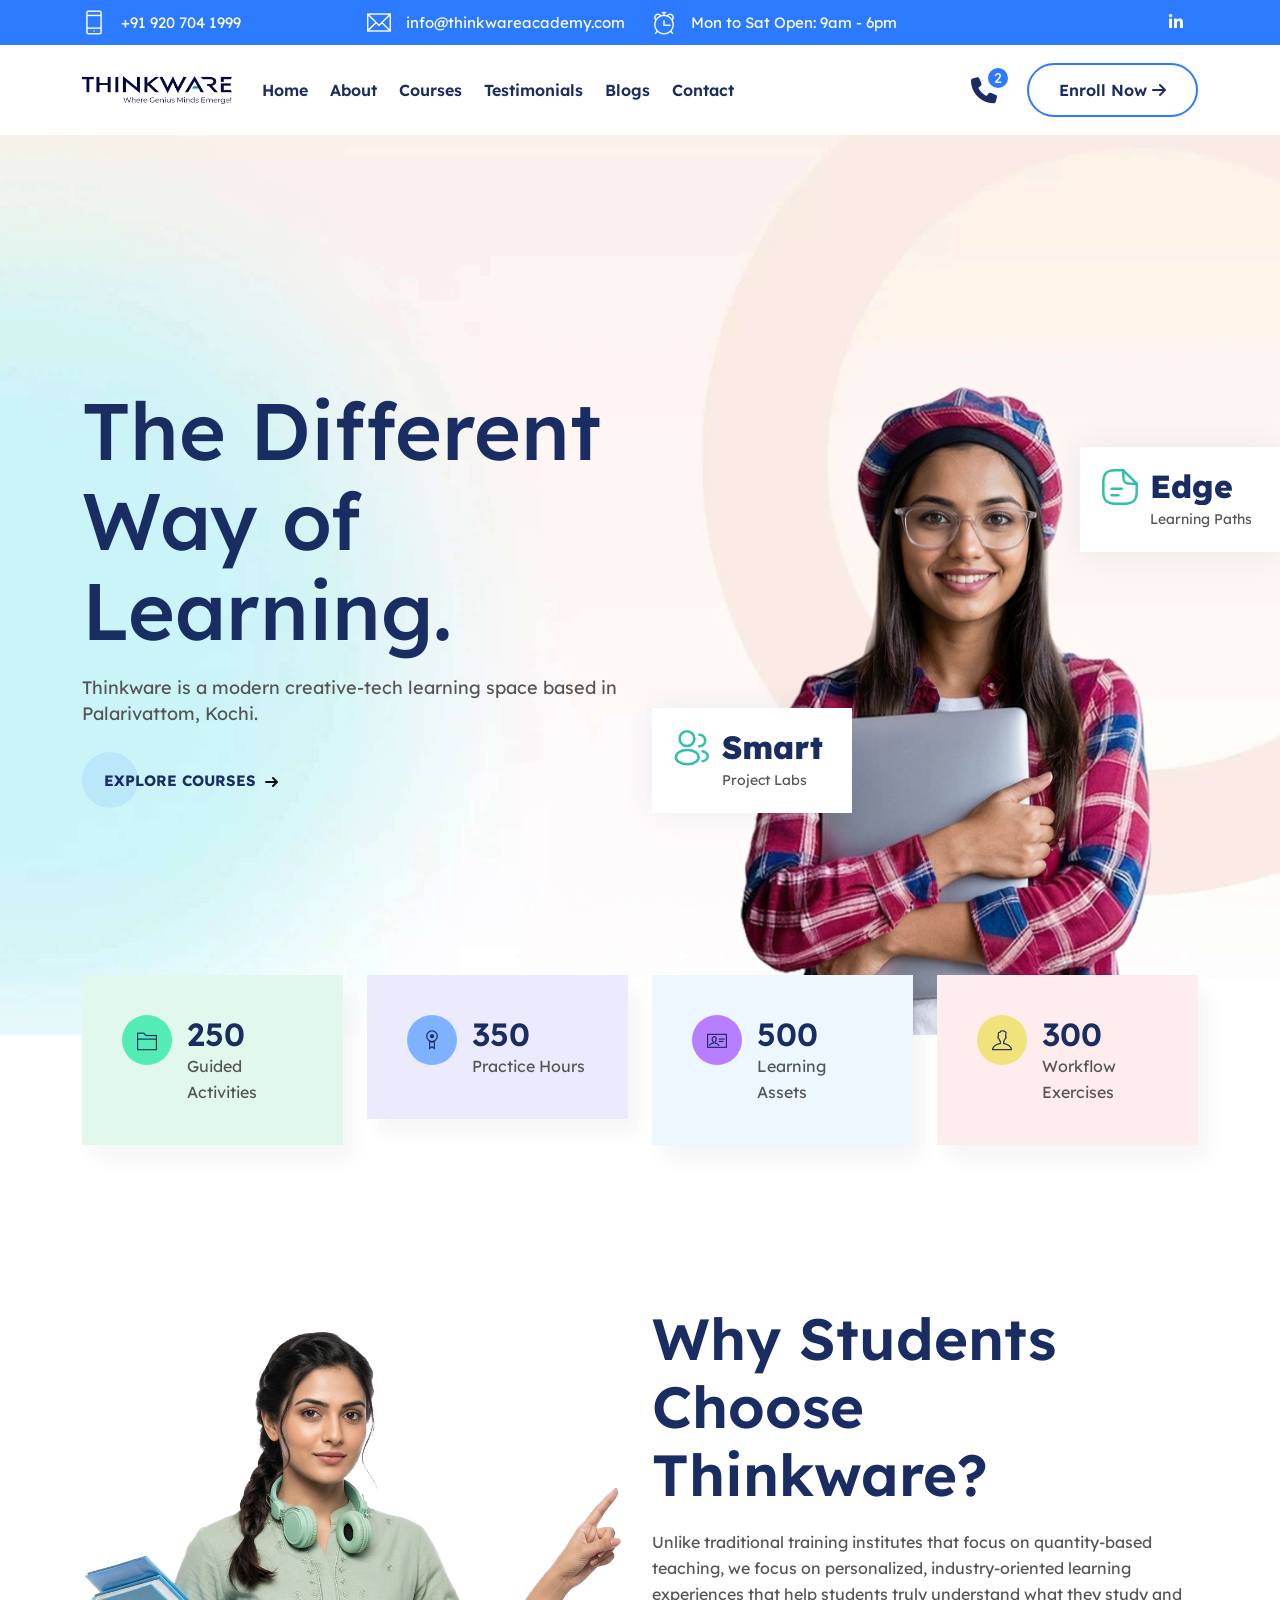
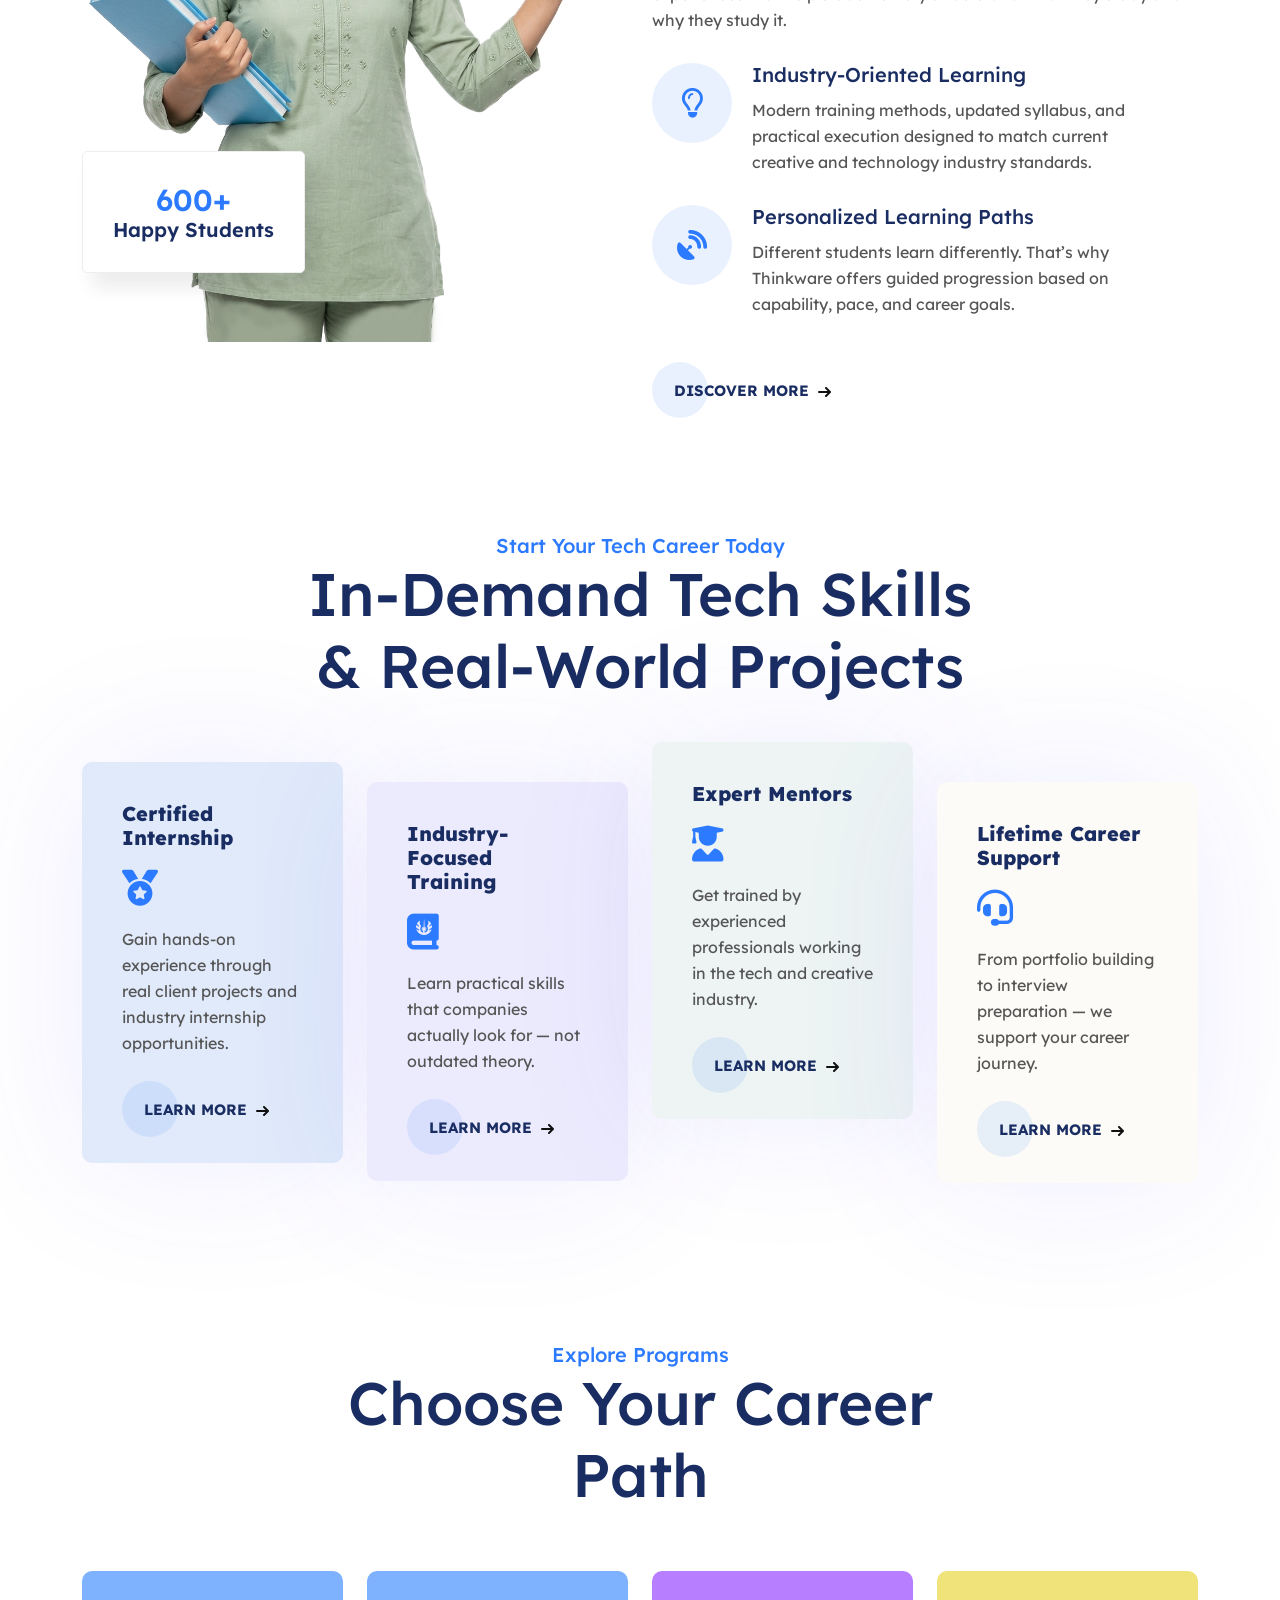
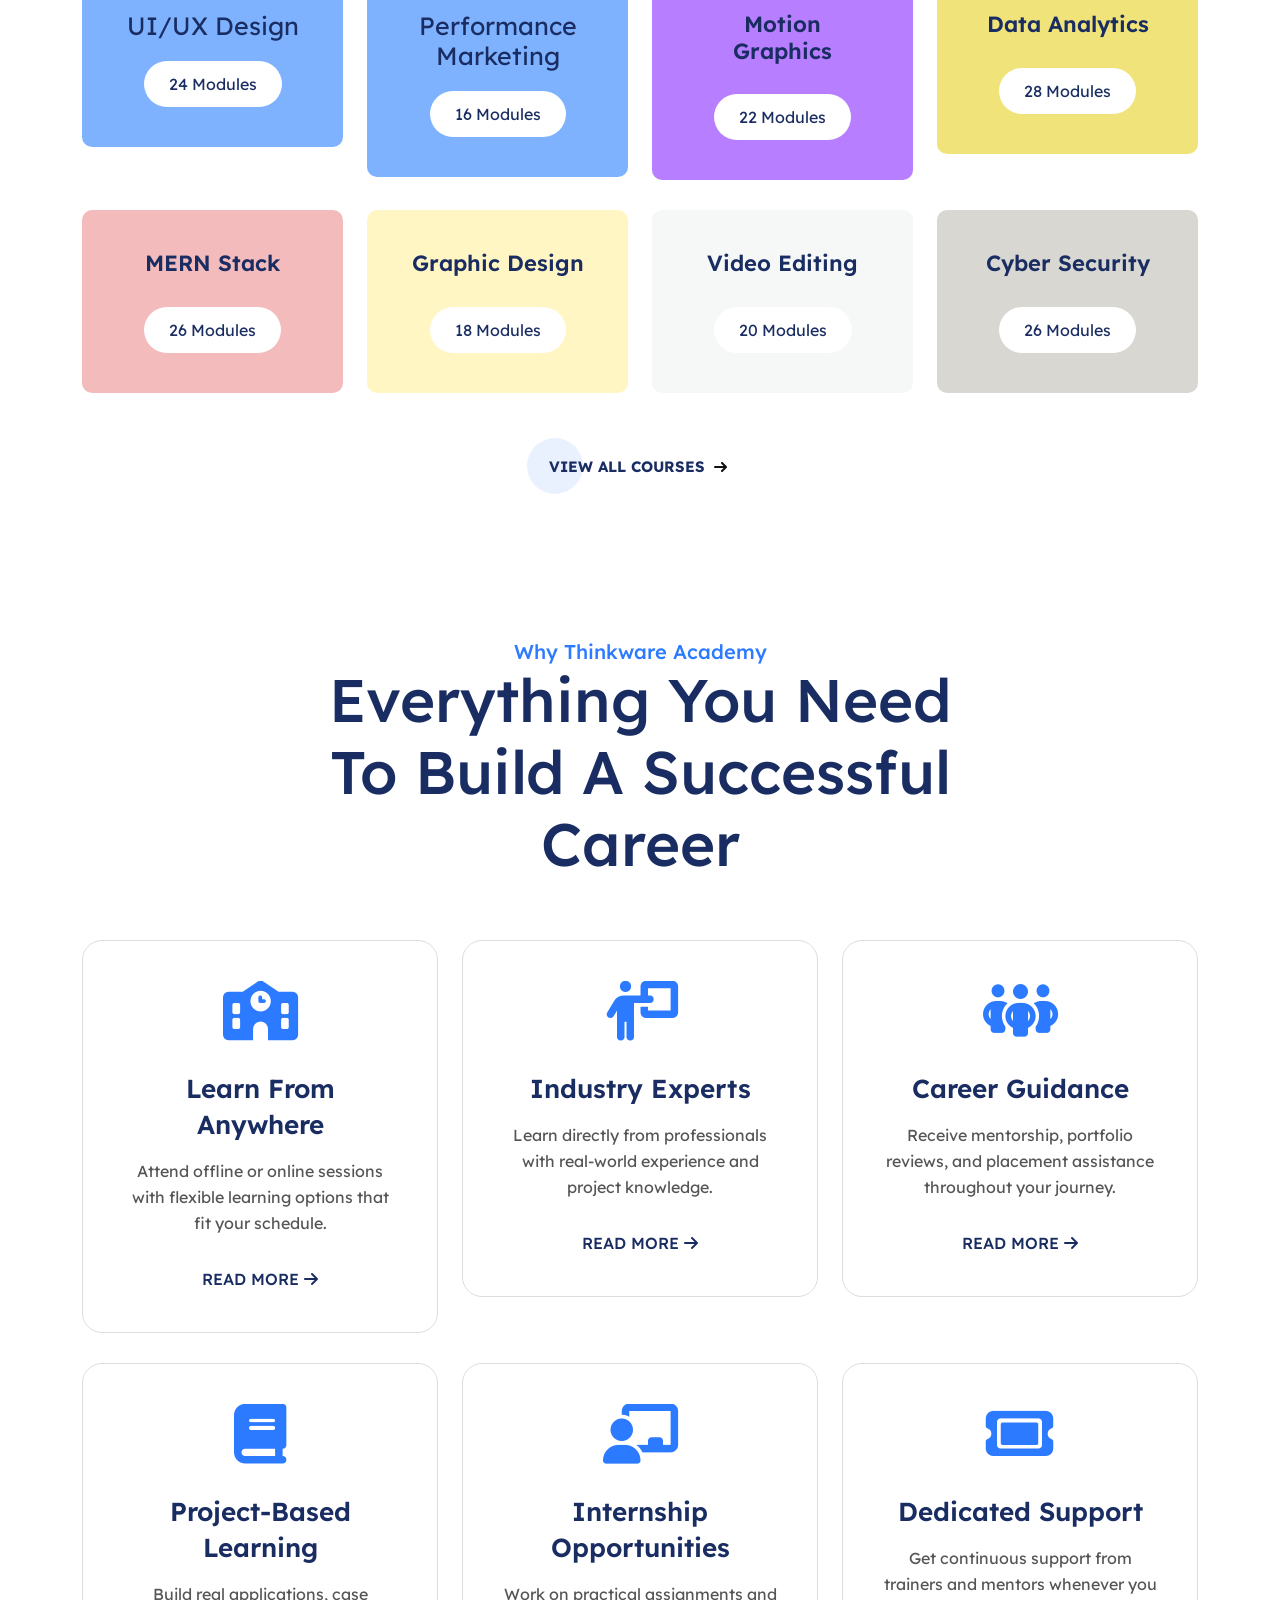
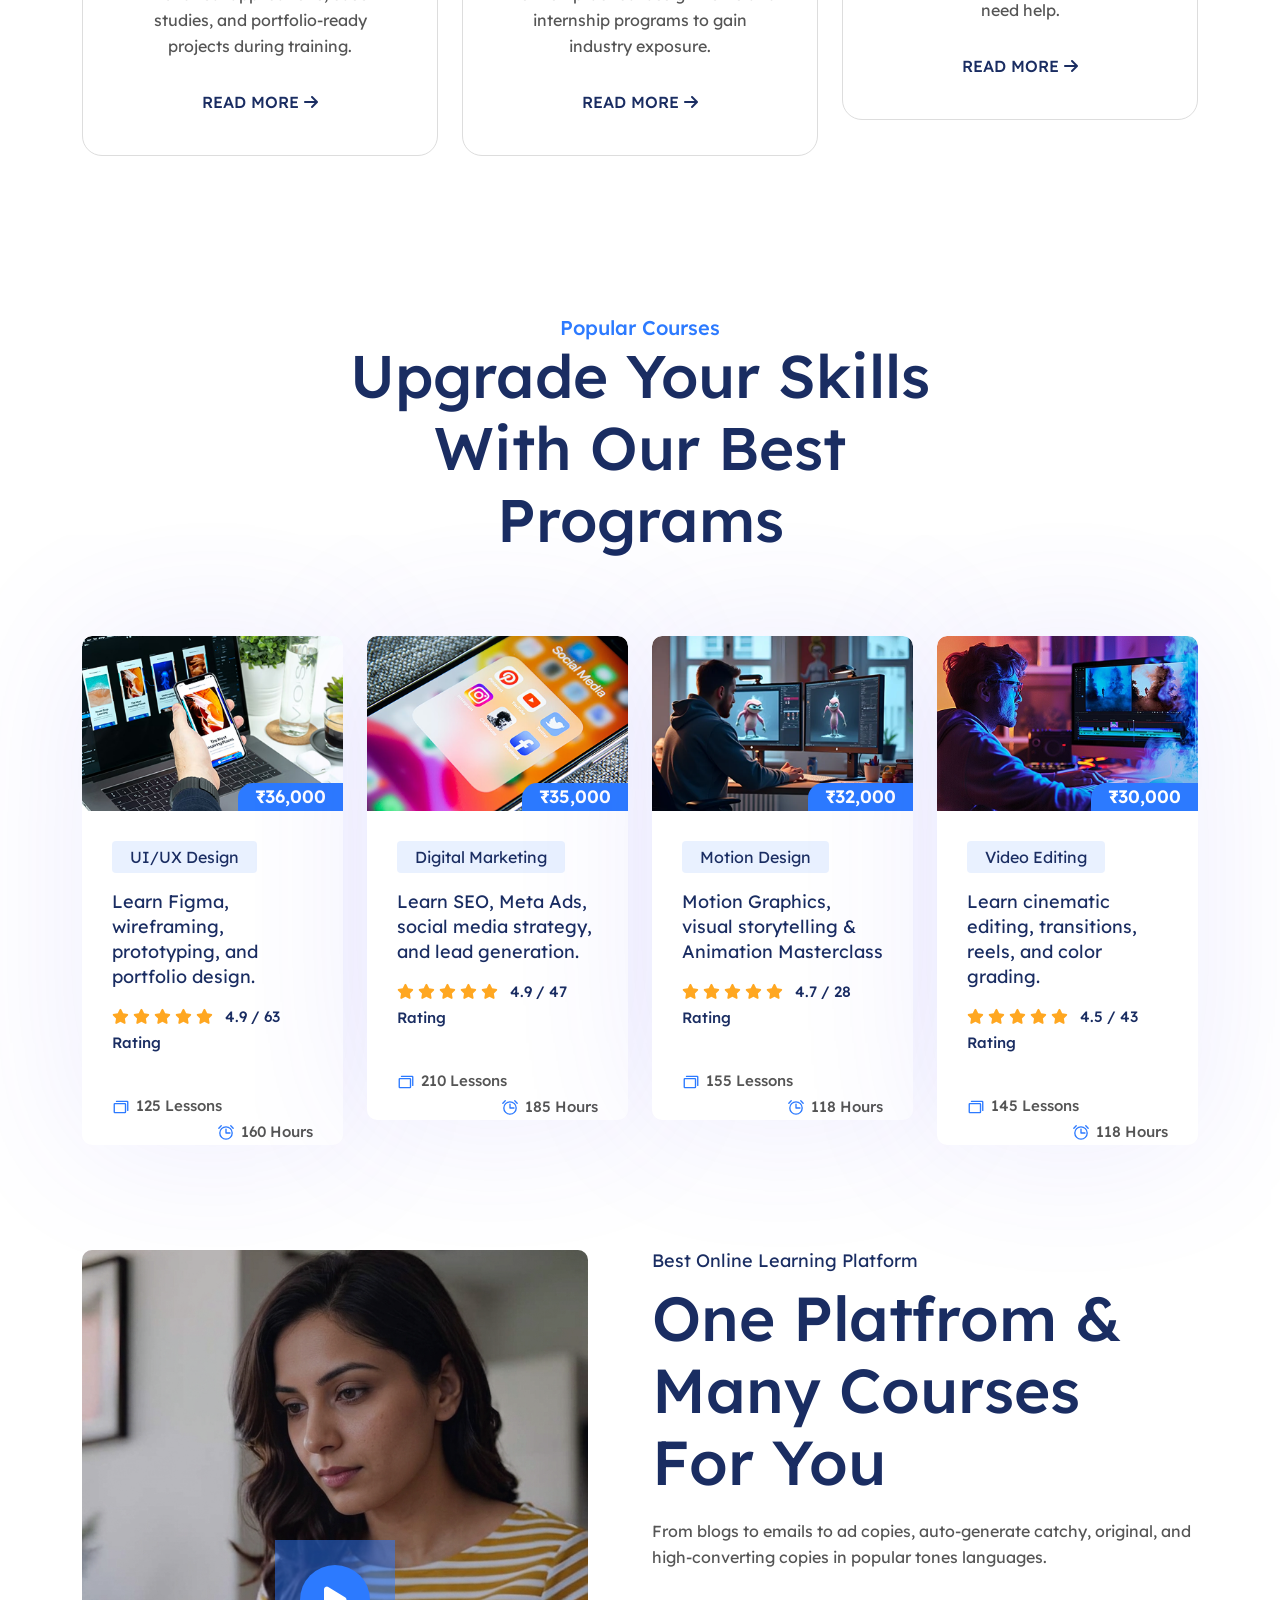
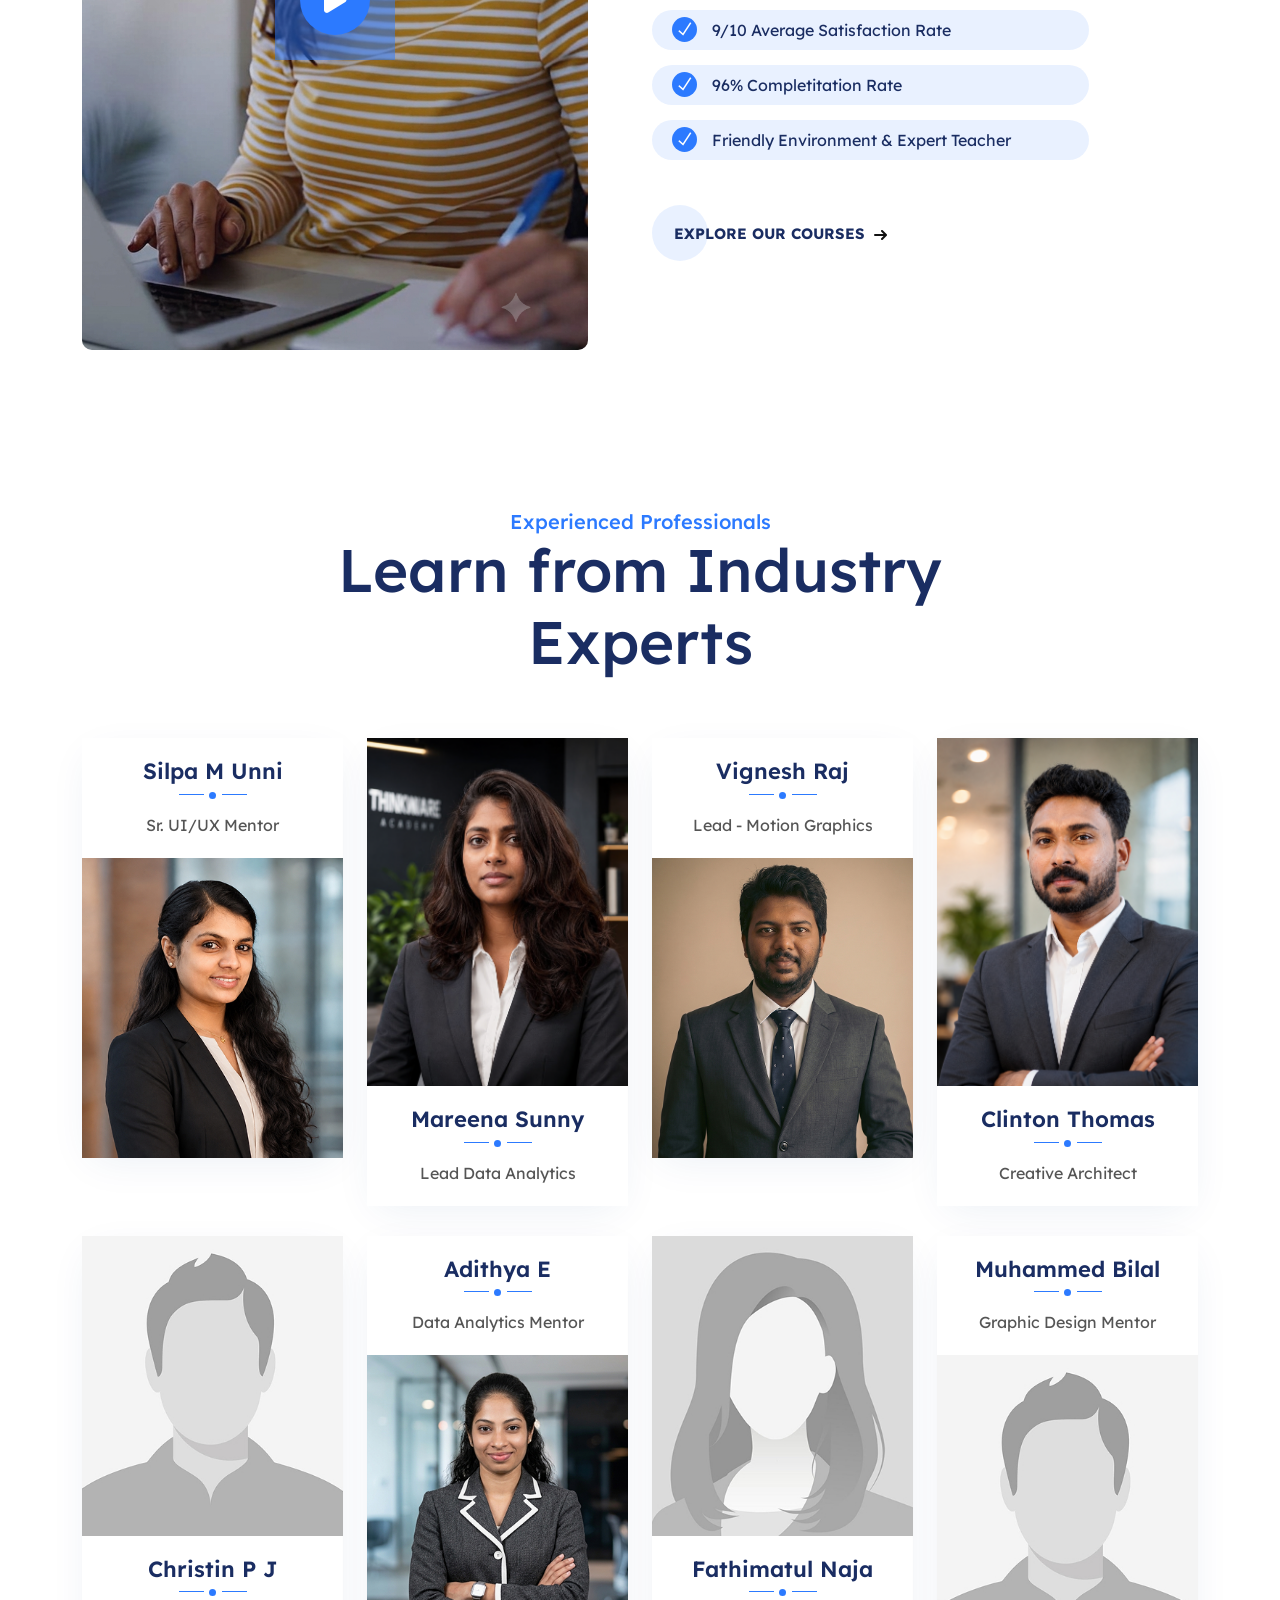
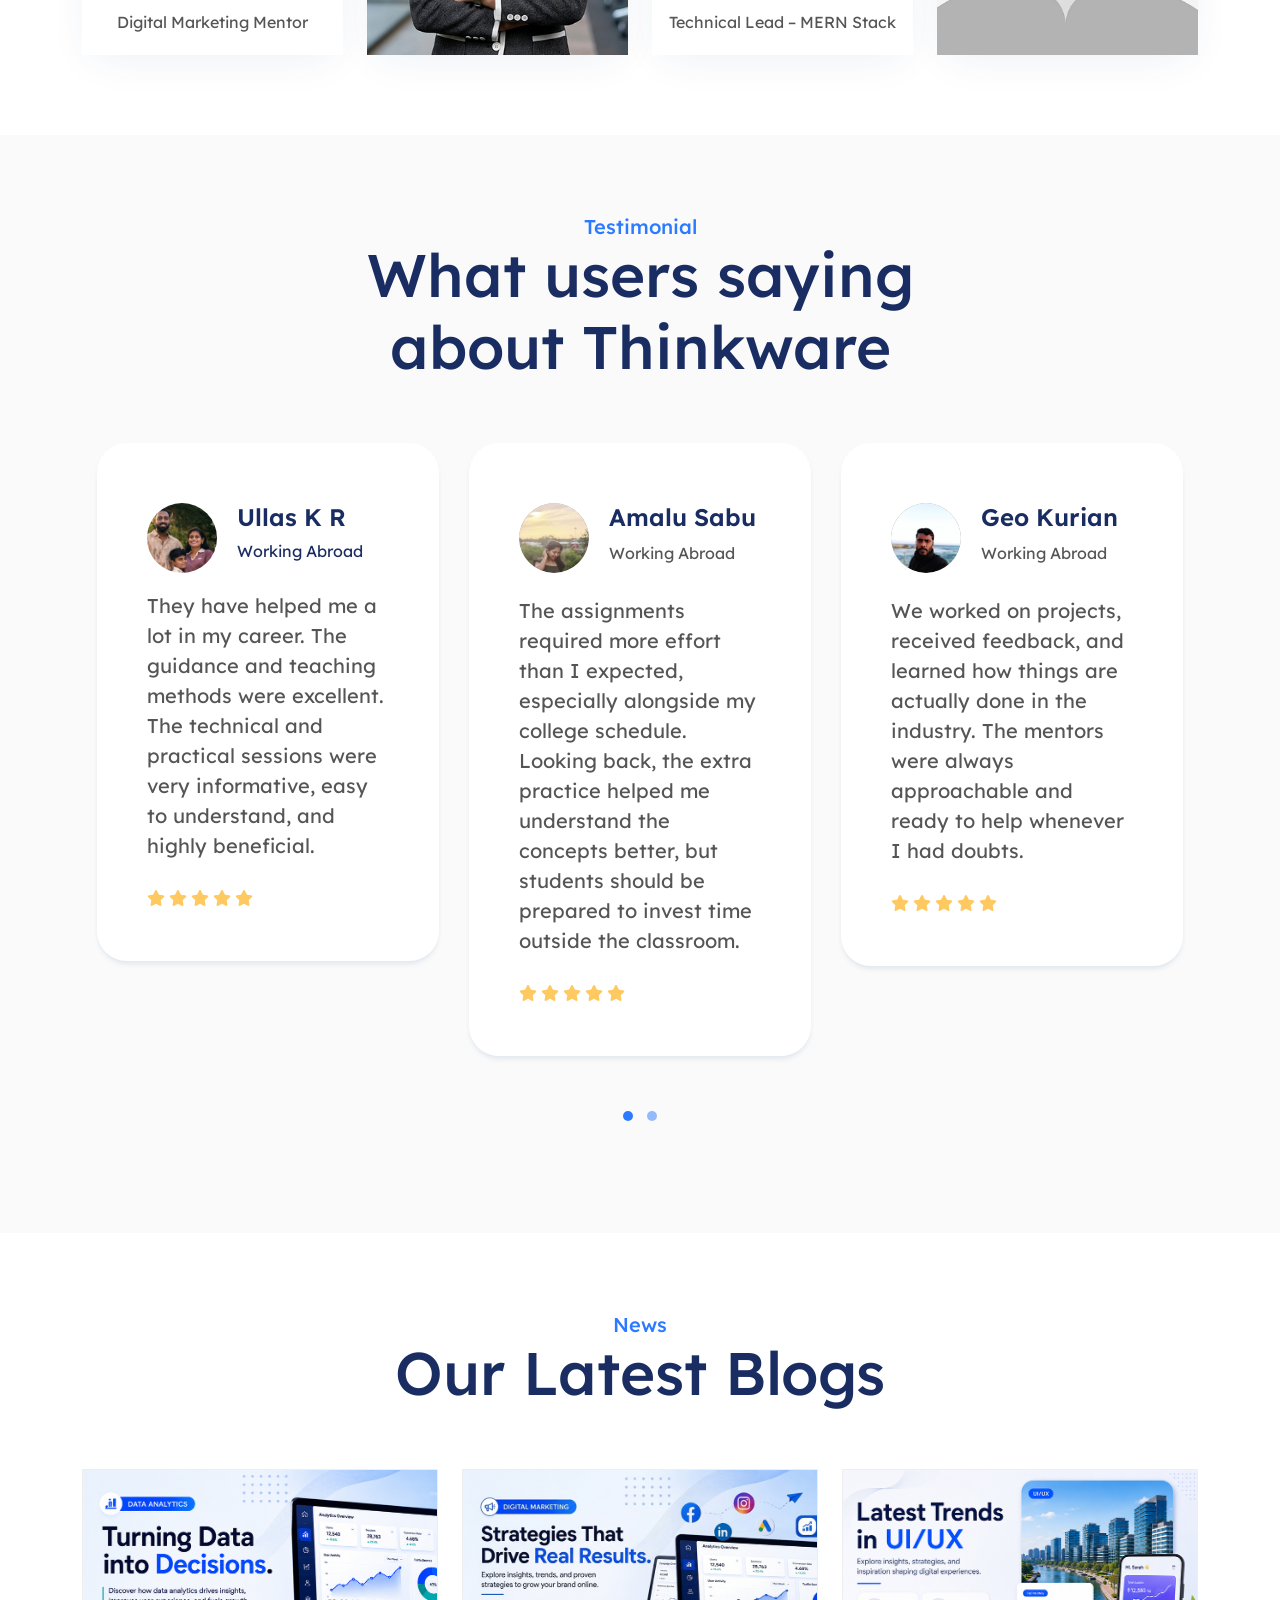
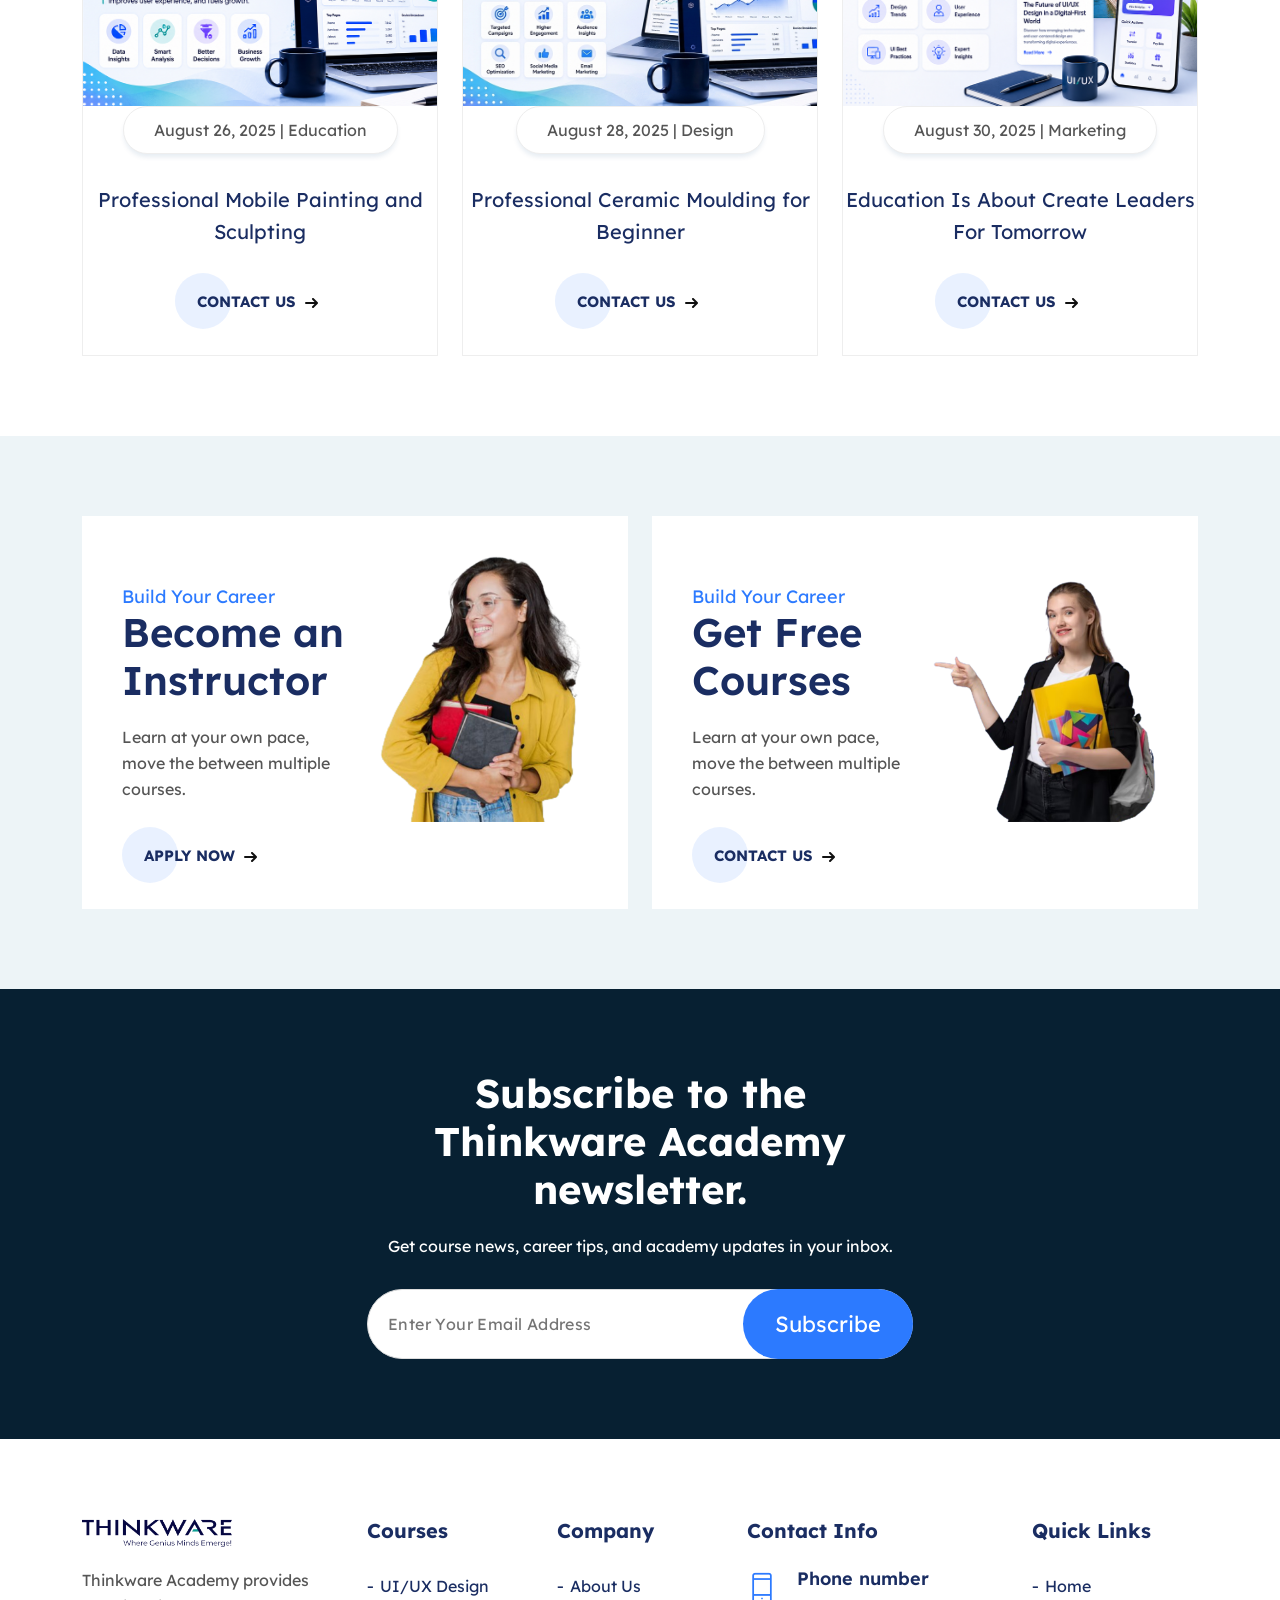
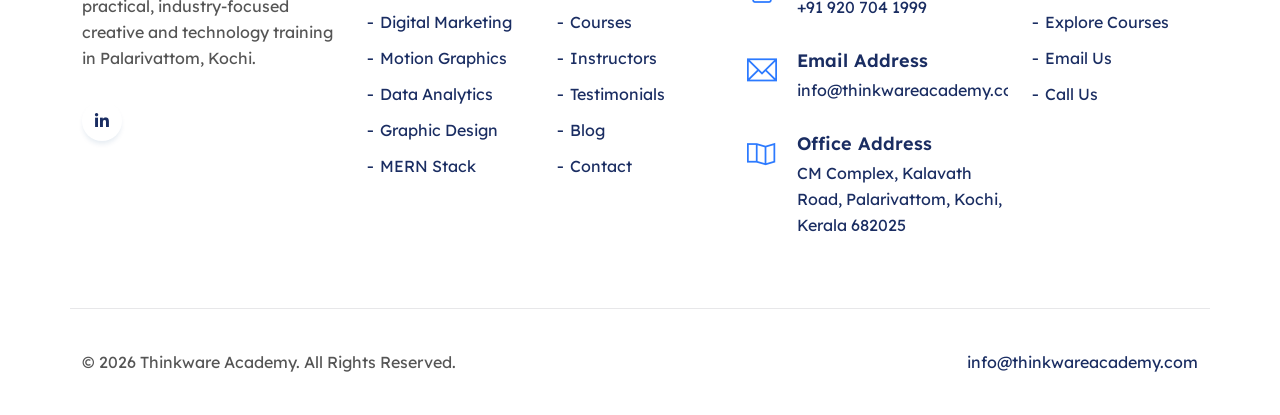
==== commit fd2c0cef: "Updated course links" ====
--- a/index.html
+++ b/index.html
@@ -1,5 +1,6 @@
 <!DOCTYPE html>
 <html lang="en">
+
 <head>
 	<!-- Meta -->
 	<meta charset="utf-8">
@@ -7,13 +8,15 @@
 	<meta name="viewport" content="width=device-width, initial-scale=1">
 
 	<!-- Primary SEO -->
-	<title>Thinkware Academy | UI/UX Design & MERN Stack Training Institute</title>
-
-	<meta name="title" content="Thinkware Academy | UI/UX Design & MERN Stack Training Institute">
-
-	<meta name="description" content="Thinkware Academy offers industry-oriented training in UI/UX Design, MERN Stack Development, Data Science, Business Analytics, Digital Marketing, Motion Graphics, Graphic Design, Video Editing, and AI-powered Design. Learn through real-world projects with expert mentors.">
-
-	<meta name="keywords" content="Thinkware Academy, UI UX Course Kerala, UI UX Design Course Kochi, MERN Stack Course Kerala, Full Stack Development Course, React JS Course, Node JS Course, MongoDB Course, Express JS Course, UI UX Training Institute, Data Science Course, Business Analytics Course, Digital Marketing Course, Motion Graphics Course, Graphic Design Course, Video Editing Course, AI Design Course, Online Courses, Offline Courses, Kochi, Kerala">
+	<title>Thinkware Academy | UI/UX Design & Performance Marketing Institute</title>
+
+	<meta name="title" content="Thinkware Academy | UI/UX Design & Performance Marketing Institute">
+
+	<meta name="description"
+		content="Thinkware Academy offers industry-oriented training in UI/UX Design, Performance Marketing, Data Science, Business Analytics, Digital Marketing, Motion Graphics, Graphic Design, Video Editing, and AI-powered Design. Learn through real-world projects with expert mentors.">
+
+	<meta name="keywords"
+		content="Thinkware Academy, UI UX Course Kerala, UI UX Design Course Kochi, MERN Stack Course Kerala, Full Stack Development Course, React JS Course, Node JS Course, MongoDB Course, Express JS Course, UI UX Training Institute, Data Science Course, Business Analytics Course, Digital Marketing Course, Motion Graphics Course, Graphic Design Course, Video Editing Course, AI Design Course, Online Courses, Offline Courses, Kochi, Kerala">
 
 	<meta name="author" content="Thinkware Academy">
 
@@ -28,15 +31,17 @@
 	<!-- Open Graph -->
 	<meta property="og:type" content="website">
 	<meta property="og:url" content="https://thinkwareacademy.com/">
-	<meta property="og:title" content="Thinkware Academy | UI/UX Design & MERN Stack Training Institute">
-	<meta property="og:description" content="Build your career through industry-oriented training in UI/UX Design, MERN Stack Development, Data Science, Digital Marketing, Motion Graphics and more.">
+	<meta property="og:title" content="Thinkware Academy | UI/UX Design & Performance Marketing Institute">
+	<meta property="og:description"
+		content="Build your career through industry-oriented training in UI/UX Design, Performance Marketing, Data Science, Digital Marketing, Motion Graphics and more.">
 	<meta property="og:image" content="https://thinkwareacademy.com/assets/img/og-image.jpg">
 	<meta property="og:site_name" content="Thinkware Academy">
 
 	<!-- Twitter -->
 	<meta name="twitter:card" content="summary_large_image">
 	<meta name="twitter:title" content="Thinkware Academy | UI/UX Design & MERN Stack Training Institute">
-	<meta name="twitter:description" content="Career-focused training programmes designed to make students industry-ready through practical learning and real-world projects.">
+	<meta name="twitter:description"
+		content="Career-focused training programmes designed to make students industry-ready through practical learning and real-world projects.">
 	<meta name="twitter:image" content="https://thinkwareacademy.com/assets/img/og-image.jpg">
 
 	<!-- Latest Bootstrap min CSS -->
@@ -73,6 +78,7 @@
 	<script src="https://oss.maxcdn.com/respond/1.4.2/respond.min.js"></script>
 	<![endif]-->
 </head>
+
 <body>
 	<!-- START PRELOADER -->
 	<div class="preloaders">
@@ -91,32 +97,35 @@
 							<i class="ti-mobile"></i>
 							<h4><a href="tel:+919207041999">+91 920 704 1999</a></h4>
 						</div>
-					</div><!--- END COL -->	
+					</div><!--- END COL -->
 					<div class="col-lg-3 col-md-4 col-sm-6 col-xs-12">
 						<div class="single-top-contact">
 							<i class="ti-email"></i>
 							<h4><a href="mailto:info@thinkwareacademy.com">info@thinkwareacademy.com</a></h4>
 						</div>
-					</div><!--- END COL -->	
+					</div><!--- END COL -->
 					<div class="col-lg-3 col-md-4 col-sm-6 col-xs-12">
 						<div class="single-top-contact">
 							<i class="ti-alarm-clock"></i>
 							<h4>Mon to Sat Open: 9am - 6pm</h4>
 						</div>
-					</div><!--- END COL -->	
+					</div><!--- END COL -->
 					<div class="col-lg-3 col-md-4 col-sm-6 col-xs-12">
 						<div class="top_social_profile">
 							<ul>
-								<li><a href="https://www.linkedin.com/company/thinkware-academy/" class="top_f_linkedin" target="_blank" rel="noopener noreferrer" aria-label="Thinkware Academy on LinkedIn"><i class="fa-brands fa-linkedin-in"></i></a></li>
+								<li><a href="https://www.linkedin.com/company/thinkware-academy/" class="top_f_linkedin"
+										target="_blank" rel="noopener noreferrer"
+										aria-label="Thinkware Academy on LinkedIn"><i
+											class="fa-brands fa-linkedin-in"></i></a></li>
 							</ul>
 						</div>
-					</div><!--- END COL -->	
+					</div><!--- END COL -->
 				</div><!--- END ROW -->
 			</div><!--- END CONTAINER -->
 		</section>
 		<!-- END LOGO WITH CONTACT -->
 
-		<!-- START NAVBAR -->  
+		<!-- START NAVBAR -->
 		<div id="navigation" class="navbar-light bg-faded site-navigation">
 			<div class="container">
 				<div class="row">
@@ -124,7 +133,7 @@
 						<div class="site-logo">
 							<a href="/"><img src="assets/images/all-img/logo.png" alt="Thinkware Academy"></a>
 						</div>
-					</div><!--- END COL -->	
+					</div><!--- END COL -->
 
 					<div class="col-60 d-flex">
 						<nav id="main-menu">
@@ -137,21 +146,21 @@
 								<li><a href="#contact">Contact</a></li>
 							</ul>
 						</nav>
-					</div><!--- END COL -->	
+					</div><!--- END COL -->
 
 					<div class="col-30 d-none d-xl-block text-end align-self-center">
 						<div class="home_lc">
 							<a href="tel:+919207041999" class="hlc" aria-label="Call Thinkware Academy">
-							  <i class="fa-solid fa-phone"></i>
-							  <span class="gactive">2</span>
-						   </a>
+								<i class="fa-solid fa-phone"></i>
+								<span class="gactive">2</span>
+							</a>
 						</div>
 						<div class="call_to_action">
 							<a class="btn_two" href="#contact">Enroll Now <i class="fa-solid fa-arrow-right"></i></a>
-						</div><!--- END SOCIAL PROFILE -->					
-					</div><!--- END COL -->	
-
-					<ul class="mobile_menu">						
+						</div><!--- END SOCIAL PROFILE -->
+					</div><!--- END COL -->
+
+					<ul class="mobile_menu">
 						<li><a href="/">Home</a></li>
 						<li><a href="#about">About</a></li>
 						<li><a href="#courses">Courses</a></li>
@@ -159,31 +168,31 @@
 						<li><a href="#testimonials">Testimonials</a></li>
 						<li><a href="#blog">Blog</a></li>
 						<li><a href="#contact">Contact</a></li>
-					</ul>			
+					</ul>
 				</div><!--- END ROW -->
 			</div><!--- END CONTAINER -->
-		</div> 	  
-		<!-- END NAVBAR -->		
+		</div>
+		<!-- END NAVBAR -->
 
 		<!-- START HOME -->
-		<section  id="home" class="home_bg">	
+		<section id="home" class="home_bg">
 			<div class="container">
 				<div class="row">
-					<div class="col-lg-6 col-sm-6 col-xs-12">	
+					<div class="col-lg-6 col-sm-6 col-xs-12">
 						<div class="home_content">
 							<h1>The Different Way of Learning.</h1>
-							<p>Thinkware is a modern creative-tech learning space based in Palarivattom, Kochi.</p>						
+							<p>Thinkware is a modern creative-tech learning space based in Palarivattom, Kochi.</p>
 						</div>
 						<div class="home_btn">
 							<a href="#courses" class="cta"><span>Explore Courses</span>
-							  <svg width="13px" height="10px" viewBox="0 0 13 10">
-								<path d="M1,5 L11,5"></path>
-								<polyline points="8 1 12 5 8 9"></polyline>
-							  </svg>
+								<svg width="13px" height="10px" viewBox="0 0 13 10">
+									<path d="M1,5 L11,5"></path>
+									<polyline points="8 1 12 5 8 9"></polyline>
+								</svg>
 							</a>
 						</div>
 					</div><!-- END COL-->
-					<div class="col-lg-6 col-sm-6 col-xs-12">	
+					<div class="col-lg-6 col-sm-6 col-xs-12">
 						<div class="home_me_img">
 							<img src="assets/images/all-img/home-image.png" class="img-fluid" alt="" />
 							<div class="home_ps">
@@ -214,31 +223,31 @@
 						<span class="ti-folder sc_one"></span>
 						<h2 class="counter-num">250</h2>
 						<p>Guided Activities</p>
-					</div>							
+					</div>
 				</div>
 				<div class="col-lg-3 col-sm-6 col-xs-12">
 					<div class="single-counter count_two">
 						<span class="ti-medall-alt sc_two"></span>
 						<h2 class="counter-num">350</h2>
 						<p>Practice Hours</p>
-					</div>							
+					</div>
 				</div><!-- END COL -->
 				<div class="col-lg-3 col-sm-6 col-xs-12">
 					<div class="single-counter count_three">
 						<span class="ti-id-badge sc_three"></span>
 						<h2 class="counter-num">500</h2>
 						<p>Learning Assets</p>
-					</div>							
+					</div>
 				</div><!-- END COL -->
 				<div class="col-lg-3 col-sm-6 col-xs-12">
 					<div class="single-counter count_four">
 						<span class="ti-user sc_four"></span>
 						<h2 class="counter-num">300</h2>
 						<p>Workflow Exercises</p>
-					</div>							
+					</div>
 				</div><!-- END COL -->
 			</div><!--- END ROW -->
-		</div><!--- END CONTAINER -->		
+		</div><!--- END CONTAINER -->
 	</section>
 	<!-- END COUNTER -->
 
@@ -246,196 +255,212 @@
 	<section id="about" class="ab_one section-padding">
 		<div class="container">
 			<div class="row">
-				<div class="col-lg-6 col-sm-12 col-xs-12 wow fadeInUp" data-wow-duration="1s" data-wow-delay="0.2s" data-wow-offset="0">
+				<div class="col-lg-6 col-sm-12 col-xs-12 wow fadeInUp" data-wow-duration="1s" data-wow-delay="0.2s"
+					data-wow-offset="0">
 					<div class="ab_img">
 						<img src="assets/images/all-img/about1.png" class="img-fluid" alt="image">
-						 <div class="wc_year">
+						<div class="wc_year">
 							<h3><span>600+</span> <br />Happy Students</h3>
 						</div>
-					</div>							
-				</div><!--- END COL -->					
-				<div class="col-lg-6 col-sm-12 col-xs-12 wow fadeInUp" data-wow-duration="1s" data-wow-delay="0.1s" data-wow-offset="0">
+					</div>
+				</div><!--- END COL -->
+				<div class="col-lg-6 col-sm-12 col-xs-12 wow fadeInUp" data-wow-duration="1s" data-wow-delay="0.1s"
+					data-wow-offset="0">
 					<div class="ab_content">
 						<h2>Why Students Choose Thinkware?</h2>
-						<p>Unlike traditional training institutes that focus on quantity-based teaching, we focus on personalized, industry-oriented learning experiences that help students truly understand what they study and why they study it.</p>
-					</div>							
+						<p>Unlike traditional training institutes that focus on quantity-based teaching, we focus on
+							personalized, industry-oriented learning experiences that help students truly understand
+							what they study and why they study it.</p>
+					</div>
 					<div class="abmv">
 						<i class="fa-regular fa-lightbulb"></i>
 						<h4>Industry-Oriented Learning</h4>
-						<p>Modern training methods, updated syllabus, and practical execution designed to match current creative and technology industry standards.</p>
-					</div>							
+						<p>Modern training methods, updated syllabus, and practical execution designed to match current
+							creative and technology industry standards.</p>
+					</div>
 					<div class="abmv">
 						<i class="fa-solid fa-satellite-dish"></i>
 						<h4>Personalized Learning Paths</h4>
-						<p>Different students learn differently. That’s why Thinkware offers guided progression based on capability, pace, and career goals.</p>
-					</div>							
+						<p>Different students learn differently. That’s why Thinkware offers guided progression based on
+							capability, pace, and career goals.</p>
+					</div>
 					<div class="cta_two">
 						<a href="#courses" class="cta"><span>Discover More</span>
-						  <svg width="13px" height="10px" viewBox="0 0 13 10">
-							<path d="M1,5 L11,5"></path>
-							<polyline points="8 1 12 5 8 9"></polyline>
-						  </svg>
+							<svg width="13px" height="10px" viewBox="0 0 13 10">
+								<path d="M1,5 L11,5"></path>
+								<polyline points="8 1 12 5 8 9"></polyline>
+							</svg>
 						</a>
-					</div>							
-				</div><!--- END COL -->					
+					</div>
+				</div><!--- END COL -->
 			</div><!--- END ROW -->
-		</div><!--- END CONTAINER -->		
+		</div><!--- END CONTAINER -->
 	</section>
-	<!-- END ABOUT US HOME ONE -->	
+	<!-- END ABOUT US HOME ONE -->
 
 	<!-- START TOP PROMO FEATURES -->
 	<section class="tp_feature section-padding">
-	   <div class="container">							
+		<div class="container">
 			<div class="section-title text-center">
 				<h4>Start Your Tech Career Today</h4>
 				<h1>In-Demand Tech Skills & Real-World Projects</h1>
-			</div>					
+			</div>
 			<div class="row">
-				<div class="col-lg-3 col-sm-6 col-xs-12 wow fadeInUp" data-wow-duration="1s" data-wow-delay="0.4s" data-wow-offset="0">
+				<div class="col-lg-3 col-sm-6 col-xs-12 wow fadeInUp" data-wow-duration="1s" data-wow-delay="0.4s"
+					data-wow-offset="0">
 					<div class="single_tp">
 						<h3>Certified Internship</h3>
 						<i class="fa-solid fa-medal"></i>
-						<p>Gain hands-on experience through real client projects and industry internship opportunities.</p>
+						<p>Gain hands-on experience through real client projects and industry internship opportunities.
+						</p>
 						<a href="#about" class="cta"><span>Learn More</span>
-						  <svg width="13px" height="10px" viewBox="0 0 13 10">
-							<path d="M1,5 L11,5"></path>
-							<polyline points="8 1 12 5 8 9"></polyline>
-						  </svg>
+							<svg width="13px" height="10px" viewBox="0 0 13 10">
+								<path d="M1,5 L11,5"></path>
+								<polyline points="8 1 12 5 8 9"></polyline>
+							</svg>
 						</a>
-					</div>							
-				</div><!-- END COL -->
-				<div class="col-lg-3 col-sm-6 col-xs-12 wow fadeInUp" data-wow-duration="1s" data-wow-delay="0.2s" data-wow-offset="0">
+					</div>
+				</div><!-- END COL -->
+				<div class="col-lg-3 col-sm-6 col-xs-12 wow fadeInUp" data-wow-duration="1s" data-wow-delay="0.2s"
+					data-wow-offset="0">
 					<div class="single_tp st_one">
 						<h3>Industry-Focused Training</h3>
 						<i class="fa-solid fa-book-journal-whills"></i>
 						<p>Learn practical skills that companies actually look for — not outdated theory.</p>
 						<a href="#about" class="cta"><span>Learn More</span>
-						  <svg width="13px" height="10px" viewBox="0 0 13 10">
-							<path d="M1,5 L11,5"></path>
-							<polyline points="8 1 12 5 8 9"></polyline>
-						  </svg>
+							<svg width="13px" height="10px" viewBox="0 0 13 10">
+								<path d="M1,5 L11,5"></path>
+								<polyline points="8 1 12 5 8 9"></polyline>
+							</svg>
 						</a>
-					</div>							
-				</div><!-- END COL -->
-				<div class="col-lg-3 col-sm-6 col-xs-12 wow fadeInUp" data-wow-duration="1s" data-wow-delay="0.3s" data-wow-offset="0">
+					</div>
+				</div><!-- END COL -->
+				<div class="col-lg-3 col-sm-6 col-xs-12 wow fadeInUp" data-wow-duration="1s" data-wow-delay="0.3s"
+					data-wow-offset="0">
 					<div class="single_tp st_two">
 						<h3>Expert Mentors</h3>
 						<i class="fa-solid fa-user-graduate"></i>
 						<p>Get trained by experienced professionals working in the tech and creative industry.</p>
 						<a href="#about" class="cta"><span>Learn More</span>
-						  <svg width="13px" height="10px" viewBox="0 0 13 10">
-							<path d="M1,5 L11,5"></path>
-							<polyline points="8 1 12 5 8 9"></polyline>
-						  </svg>
+							<svg width="13px" height="10px" viewBox="0 0 13 10">
+								<path d="M1,5 L11,5"></path>
+								<polyline points="8 1 12 5 8 9"></polyline>
+							</svg>
 						</a>
-					</div>							
-				</div><!-- END COL -->
-				<div class="col-lg-3 col-sm-6 col-xs-12 wow fadeInUp" data-wow-duration="1s" data-wow-delay="0.4s" data-wow-offset="0">
+					</div>
+				</div><!-- END COL -->
+				<div class="col-lg-3 col-sm-6 col-xs-12 wow fadeInUp" data-wow-duration="1s" data-wow-delay="0.4s"
+					data-wow-offset="0">
 					<div class="single_tp st_three">
 						<h3>Lifetime Career Support</h3>
 						<i class="fa-solid fa-headset"></i>
 						<p>From portfolio building to interview preparation — we support your career journey.</p>
 						<a href="#about" class="cta"><span>Learn More</span>
-						  <svg width="13px" height="10px" viewBox="0 0 13 10">
-							<path d="M1,5 L11,5"></path>
-							<polyline points="8 1 12 5 8 9"></polyline>
-						  </svg>
+							<svg width="13px" height="10px" viewBox="0 0 13 10">
+								<path d="M1,5 L11,5"></path>
+								<polyline points="8 1 12 5 8 9"></polyline>
+							</svg>
 						</a>
-					</div>							
+					</div>
 				</div><!-- END COL -->
 			</div><!-- END ROW -->
 		</div><!-- END CONTAINER -->
 	</section>
-	<!-- END TOP PROMO FEATURES -->		
+	<!-- END TOP PROMO FEATURES -->
 
 	<!-- START TOPIC-->
 	<section id="courses" class="topic_content_p2 section-padding">
-	   <div class="container">							
+		<div class="container">
 			<div class="section-title">
 				<h4>Explore Programs</h4>
 				<h1>Choose Your Career Path</h1>
-			</div>					
+			</div>
 			<div class="row">
 				<div class="col-lg-3 col-sm-6 col-xs-12">
-					<div class="single_tca sc_one">
-						<img src="assets/images/icon/ct1.svg" alt="" />
-						<h2><a href="#contact">UI/UX Design</a></h2>
-						<span>24 Modules</span>
-					</div>							
+					<a href="https://courses.thinkwareacademy.com/" class="course-card-link">
+						<div class="single_tca sc_two">
+							<img src="assets/images/icon/ct2.svg" alt="Performance Marketing" />
+							<h2 style="font-size: 25px;">UI/UX Design</h2>
+							<span>24 Modules</span>
+						</div>
+					</a>
 				</div><!-- END COL -->
 				<div class="col-lg-3 col-sm-6 col-xs-12">
-					<div class="single_tca sc_two">
-						<img src="assets/images/icon/ct2.svg" alt="" />
-						<h2><a href="#contact">Digital Marketing</a></h2>
-						<span>27 Modules</span>
-					</div>							
+					<a href="https://courses.thinkwareacademy.com/performance-marketing" class="course-card-link">
+						<div class="single_tca sc_two">
+							<img src="assets/images/icon/ct2.svg" alt="Performance Marketing" />
+							<h2 style="font-size: 25px;">Performance Marketing</h2>
+							<span>16 Modules</span>
+						</div>
+					</a>
 				</div><!-- END COL -->
 				<div class="col-lg-3 col-sm-6 col-xs-12">
 					<div class="single_tca sc_three">
 						<img src="assets/images/icon/ct3.svg" alt="" />
 						<h2><a href="#contact">Motion Graphics</a></h2>
 						<span>22 Modules</span>
-					</div>							
+					</div>
 				</div><!-- END COL -->
 				<div class="col-lg-3 col-sm-6 col-xs-12">
 					<div class="single_tca sc_four">
 						<img src="assets/images/icon/ct4.svg" alt="" />
 						<h2><a href="#contact">Data Analytics</a></h2>
 						<span>28 Modules</span>
-					</div>							
+					</div>
 				</div><!-- END COL -->
 				<div class="col-lg-3 col-sm-6 col-xs-12">
 					<div class="single_tca sc_five">
 						<img src="assets/images/icon/ct5.svg" alt="" />
 						<h2><a href="#contact">MERN Stack</a></h2>
 						<span>26 Modules</span>
-					</div>							
+					</div>
 				</div><!-- END COL -->
 				<div class="col-lg-3 col-sm-6 col-xs-12">
 					<div class="single_tca sc_six">
 						<img src="assets/images/icon/ct6.svg" alt="" />
 						<h2><a href="#contact">Graphic Design</a></h2>
 						<span>18 Modules</span>
-					</div>							
+					</div>
 				</div><!-- END COL -->
 				<div class="col-lg-3 col-sm-6 col-xs-12">
 					<div class="single_tca sc_seven">
 						<img src="assets/images/icon/ct6.svg" alt="" />
 						<h2><a href="#contact">Video Editing</a></h2>
 						<span>20 Modules</span>
-					</div>							
+					</div>
 				</div><!-- END COL -->
 				<div class="col-lg-3 col-sm-6 col-xs-12">
 					<div class="single_tca sc_eight">
 						<img src="assets/images/icon/ct6.svg" alt="" />
 						<h2><a href="#contact">Cyber Security</a></h2>
 						<span>26 Modules</span>
-					</div>							
+					</div>
 				</div><!-- END COL -->
 				<div class="col-lg-12 text-center">
 					<div class="cc_btn">
 						<a href="#courses" class="cta"><span>View All Courses</span>
-						  <svg width="13px" height="10px" viewBox="0 0 13 10">
-							<path d="M1,5 L11,5"></path>
-							<polyline points="8 1 12 5 8 9"></polyline>
-						  </svg>
+							<svg width="13px" height="10px" viewBox="0 0 13 10">
+								<path d="M1,5 L11,5"></path>
+								<polyline points="8 1 12 5 8 9"></polyline>
+							</svg>
 						</a>
-					</div>							
-				</div><!--END COL -->					
+					</div>
+				</div><!--END COL -->
 			</div><!-- END ROW -->
 		</div><!-- END CONTAINER -->
 	</section>
-	<!-- END TOPIC -->		
+	<!-- END TOPIC -->
 
 	<!-- START WHY CHOOSE US-->
 	<section class="marketing_content_area section-padding">
-	   <div class="container">							
+		<div class="container">
 			<div class="section-title">
 				<h4>Why Thinkware Academy</h4>
 				<h1>Everything You Need To Build A Successful Career</h1>
-			</div>					
+			</div>
 			<div class="row">
-				<div class="col-lg-4 col-sm-6 col-xs-12 wow fadeInUp" data-wow-duration="1s" data-wow-delay="0.1s" data-wow-offset="0">
+				<div class="col-lg-4 col-sm-6 col-xs-12 wow fadeInUp" data-wow-duration="1s" data-wow-delay="0.1s"
+					data-wow-offset="0">
 					<div class="single_feature_one">
 						<div class="sf_top">
 							<i class="fa-solid fa-school"></i>
@@ -443,9 +468,10 @@
 						</div>
 						<p>Attend offline or online sessions with flexible learning options that fit your schedule.</p>
 						<a href="#about">Read More <i class="fa-solid fa-arrow-right"></i></a>
-					</div>							
-				</div><!-- END COL -->
-				<div class="col-lg-4 col-sm-6 col-xs-12 wow fadeInUp" data-wow-duration="1s" data-wow-delay="0.2s" data-wow-offset="0">
+					</div>
+				</div><!-- END COL -->
+				<div class="col-lg-4 col-sm-6 col-xs-12 wow fadeInUp" data-wow-duration="1s" data-wow-delay="0.2s"
+					data-wow-offset="0">
 					<div class="single_feature_one">
 						<div class="sf_top">
 							<i class="fa-solid fa-person-chalkboard"></i>
@@ -453,9 +479,10 @@
 						</div>
 						<p>Learn directly from professionals with real-world experience and project knowledge.</p>
 						<a href="#about">Read More <i class="fa-solid fa-arrow-right"></i></a>
-					</div>							
-				</div><!-- END COL -->
-				<div class="col-lg-4 col-sm-6 col-xs-12 wow fadeInUp" data-wow-duration="1s" data-wow-delay="0.3s" data-wow-offset="0">
+					</div>
+				</div><!-- END COL -->
+				<div class="col-lg-4 col-sm-6 col-xs-12 wow fadeInUp" data-wow-duration="1s" data-wow-delay="0.3s"
+					data-wow-offset="0">
 					<div class="single_feature_one">
 						<div class="sf_top">
 							<i class="fa-solid fa-people-group"></i>
@@ -463,9 +490,10 @@
 						</div>
 						<p>Receive mentorship, portfolio reviews, and placement assistance throughout your journey.</p>
 						<a href="#about">Read More <i class="fa-solid fa-arrow-right"></i></a>
-					</div>							
-				</div><!-- END COL -->
-				<div class="col-lg-4 col-sm-6 col-xs-12 wow fadeInUp" data-wow-duration="1s" data-wow-delay="0.4s" data-wow-offset="0">
+					</div>
+				</div><!-- END COL -->
+				<div class="col-lg-4 col-sm-6 col-xs-12 wow fadeInUp" data-wow-duration="1s" data-wow-delay="0.4s"
+					data-wow-offset="0">
 					<div class="single_feature_one">
 						<div class="sf_top">
 							<i class="fa-solid fa-book"></i>
@@ -473,9 +501,10 @@
 						</div>
 						<p>Build real applications, case studies, and portfolio-ready projects during training.</p>
 						<a href="#about">Read More <i class="fa-solid fa-arrow-right"></i></a>
-					</div>							
-				</div><!-- END COL -->
-				<div class="col-lg-4 col-sm-6 col-xs-12 wow fadeInUp" data-wow-duration="1s" data-wow-delay="0.5s" data-wow-offset="0">
+					</div>
+				</div><!-- END COL -->
+				<div class="col-lg-4 col-sm-6 col-xs-12 wow fadeInUp" data-wow-duration="1s" data-wow-delay="0.5s"
+					data-wow-offset="0">
 					<div class="single_feature_one">
 						<div class="sf_top">
 							<i class="fa-solid fa-chalkboard-user"></i>
@@ -483,9 +512,10 @@
 						</div>
 						<p>Work on practical assignments and internship programs to gain industry exposure.</p>
 						<a href="#about">Read More <i class="fa-solid fa-arrow-right"></i></a>
-					</div>							
-				</div><!-- END COL -->
-				<div class="col-lg-4 col-sm-6 col-xs-12 wow fadeInUp" data-wow-duration="1s" data-wow-delay="0.6s" data-wow-offset="0">
+					</div>
+				</div><!-- END COL -->
+				<div class="col-lg-4 col-sm-6 col-xs-12 wow fadeInUp" data-wow-duration="1s" data-wow-delay="0.6s"
+					data-wow-offset="0">
 					<div class="single_feature_one">
 						<div class="sf_top">
 							<i class="fa-solid fa-ticket"></i>
@@ -493,488 +523,564 @@
 						</div>
 						<p>Get continuous support from trainers and mentors whenever you need help.</p>
 						<a href="#about">Read More <i class="fa-solid fa-arrow-right"></i></a>
-					</div>							
+					</div>
 				</div><!-- END COL -->
 			</div><!-- END ROW -->
 		</div><!-- END CONTAINER -->
 	</section>
-	<!-- END WHY CHOOSE US -->	
+	<!-- END WHY CHOOSE US -->
 
 	<!--START COURSE -->
 	<div class="best-course section-padding">
 		<div class="container">
 			<div class="section-title">
-			  <h4>Popular Courses</h4>
-			  <h1>Upgrade Your Skills With Our Best Programs</h1>
-			</div>					
-				<div class="course-list row wow fadeIn">
-					<div class="col-xl-3 col-lg-4 col-md-6 col-12">
-						<div class="course-item d-flex">
-							<div class="course-inner">
-								<div class="course-img">
-									<img src="assets/images/course/c1.png" alt="course">
-									<div class="course-price">₹36,000</div>	
-								</div>
-
-								<div class="course-content">
-									<div class="ccategory">
-										<a href="#contact">UI/UX Design</a>
-									</div>
-
-									<h3><a href="#contact">Learn Figma, wireframing, prototyping, and portfolio design.</a></h3>
-
-									<div class="crating">
-
+				<h4>Popular Courses</h4>
+				<h1>Upgrade Your Skills With Our Best Programs</h1>
+			</div>
+			<div class="course-list row wow fadeIn">
+				<div class="col-xl-3 col-lg-4 col-md-6 col-12">
+					<div class="course-item d-flex">
+						<div class="course-inner">
+							<div class="course-img">
+								<img src="assets/images/course/c1.png" alt="course">
+								<div class="course-price">₹36,000</div>
+							</div>
+
+							<div class="course-content">
+								<div class="ccategory">
+									<a href="#contact">UI/UX Design</a>
+								</div>
+
+								<h3><a href="#contact">Learn Figma, wireframing, prototyping, and portfolio design.</a>
+								</h3>
+
+								<div class="crating">
+
+									<i class="fa-solid fa-star"></i>
+									<i class="fa-solid fa-star"></i>
+									<i class="fa-solid fa-star"></i>
+									<i class="fa-solid fa-star"></i>
+									<i class="fa-solid fa-star"></i>
+
+									<span>
+										4.9 / 63 Rating
+									</span>
+								</div>
+
+								<div class="cmeta">
+									<span>
+										<svg fill="none" viewBox="0 0 20 20">
+											<path stroke="#2c7aff" stroke-linecap="round" stroke-linejoin="round"
+												stroke-width="1.5"
+												d="M14.376 6.25H3.126a.625.625 0 00-.626.625v8.75c0 .345.28.625.625.625h11.25c.346 0 .626-.28.626-.625v-8.75a.625.625 0 00-.625-.625z" />
+											<path stroke="#2c7aff" stroke-linecap="round" stroke-linejoin="round"
+												stroke-width="1.5" d="M5 3.75h11.875a.625.625 0 01.625.625v9.375" />
+										</svg>
+										125 Lessons
+									</span>
+
+									<span class="cmtime">
+										<svg fill="none" viewBox="0 0 20 20">
+											<path stroke="#2c7aff" stroke-linecap="round" stroke-linejoin="round"
+												stroke-width="1.5" d="M10 5.625V10h4.375" />
+											<path stroke="#2c7aff" stroke-miterlimit="10" stroke-width="1.5"
+												d="M10 16.875a6.875 6.875 0 100-13.75 6.875 6.875 0 000 13.75z" />
+											<path stroke="#2c7aff" stroke-linecap="round" stroke-linejoin="round"
+												stroke-width="1.5"
+												d="M15.303 2.045l2.652 2.652M2.045 4.697l2.652-2.652" />
+										</svg>
+										160 Hours
+									</span>
+								</div>
+
+							</div>
+						</div>
+
+						<div class="course-hover align-self-center">
+							<div class="chover_content">
+								<div class="ccategory">
+									<a href="#contact">UI/UX Design</a>
+								</div>
+
+								<h3><a href="#contact">Become A Professional UI/UX Designer.</a></h3>
+
+								<div class="hcourse-price">₹36,000</div>
+								<p>
+									Design modern mobile apps and websites while building a professional portfolio that
+									helps you land internships and jobs.
+								</p>
+								<div class="hcmeta">
+									<span>
+										<img src="assets/images/all-img/avator.png" alt="img">
+										<a href="#team">Clinton Thomas</a>
+									</span>
+
+									<span>
 										<i class="fa-solid fa-star"></i>
-										<i class="fa-solid fa-star"></i>
-										<i class="fa-solid fa-star"></i>
-										<i class="fa-solid fa-star"></i>
-										<i class="fa-solid fa-star"></i>
-
-										<span>
-											4.9 / 63 Rating
-										</span>
-									</div>
-
-									<div class="cmeta">
-										<span>
-											<svg fill="none" viewBox="0 0 20 20"><path stroke="#2c7aff" stroke-linecap="round" stroke-linejoin="round" stroke-width="1.5" d="M14.376 6.25H3.126a.625.625 0 00-.626.625v8.75c0 .345.28.625.625.625h11.25c.346 0 .626-.28.626-.625v-8.75a.625.625 0 00-.625-.625z"/><path stroke="#2c7aff" stroke-linecap="round" stroke-linejoin="round" stroke-width="1.5" d="M5 3.75h11.875a.625.625 0 01.625.625v9.375"/></svg>
-											 125 Lessons
-										</span>
-
-										<span class="cmtime">
-											<svg fill="none" viewBox="0 0 20 20"><path stroke="#2c7aff" stroke-linecap="round" stroke-linejoin="round" stroke-width="1.5" d="M10 5.625V10h4.375"/><path stroke="#2c7aff" stroke-miterlimit="10" stroke-width="1.5" d="M10 16.875a6.875 6.875 0 100-13.75 6.875 6.875 0 000 13.75z"/><path stroke="#2c7aff" stroke-linecap="round" stroke-linejoin="round" stroke-width="1.5" d="M15.303 2.045l2.652 2.652M2.045 4.697l2.652-2.652"/></svg>
-											 160 Hours
-										</span>
-									</div>
-
-								</div>
-							</div>
-
-							<div class="course-hover align-self-center">
-								<div class="chover_content">
-									<div class="ccategory">
-										<a href="#contact">UI/UX Design</a>
-									</div>
-
-									<h3><a href="#contact">Become A Professional UI/UX Designer.</a></h3>
-
-									<div class="hcourse-price">₹36,000</div>
-									<p>	
-										Design modern mobile apps and websites while building a professional portfolio that helps you land internships and jobs.
-									</p>								
-									<div class="hcmeta">		
-										<span>
-											<img src="assets/images/all-img/avator.png" alt="img">
-											<a href="#team">Clinton Thomas</a>
-										</span>
-
-										<span>
-											<i class="fa-solid fa-star"></i>
-											4.8 (4.6k)							
-										</span>
-									</div>
-									<div class="text-center">
+										4.8 (4.6k)
+									</span>
+								</div>
+								<div class="text-center">
 									<a href="#contact" class="cta"><span>Enroll Now</span>
-										  <svg width="13px" height="10px" viewBox="0 0 13 10">
+										<svg width="13px" height="10px" viewBox="0 0 13 10">
 											<path d="M1,5 L11,5"></path>
 											<polyline points="8 1 12 5 8 9"></polyline>
-										  </svg>
-										</a>
-									</div>
-								</div>
-							</div>
-						</div>
-					</div>							
-					<!-- End course-item -->					
-
-					<div class="col-xl-3 col-lg-4 col-md-6 col-12">
-						<div class="course-item d-flex">
-							<div class="course-inner">
-								<div class="course-img">
-									<img src="assets/images/course/c2.png" alt="course">
-									<div class="course-price">₹35,000</div>	
-								</div>
-
-								<div class="course-content">
-									<div class="ccategory">
-										<a href="#contact">Digital Marketing</a>
-									</div>
-
-									<h3><a href="#contact">Learn SEO, Meta Ads, social media strategy, and lead generation.</a></h3>
-
-									<div class="crating">
-
+										</svg>
+									</a>
+								</div>
+							</div>
+						</div>
+					</div>
+				</div>
+				<!-- End course-item -->
+
+				<div class="col-xl-3 col-lg-4 col-md-6 col-12">
+					<div class="course-item d-flex">
+						<div class="course-inner">
+							<div class="course-img">
+								<img src="assets/images/course/c2.png" alt="course">
+								<div class="course-price">₹35,000</div>
+							</div>
+
+							<div class="course-content">
+								<div class="ccategory">
+									<a href="#contact">Digital Marketing</a>
+								</div>
+
+								<h3><a href="#contact">Learn SEO, Meta Ads, social media strategy, and lead
+										generation.</a></h3>
+
+								<div class="crating">
+
+									<i class="fa-solid fa-star"></i>
+									<i class="fa-solid fa-star"></i>
+									<i class="fa-solid fa-star"></i>
+									<i class="fa-solid fa-star"></i>
+									<i class="fa-solid fa-star"></i>
+
+									<span>
+										4.9 / 47 Rating
+									</span>
+								</div>
+
+								<div class="cmeta">
+									<span>
+										<svg fill="none" viewBox="0 0 20 20">
+											<path stroke="#2c7aff" stroke-linecap="round" stroke-linejoin="round"
+												stroke-width="1.5"
+												d="M14.376 6.25H3.126a.625.625 0 00-.626.625v8.75c0 .345.28.625.625.625h11.25c.346 0 .626-.28.626-.625v-8.75a.625.625 0 00-.625-.625z" />
+											<path stroke="#2c7aff" stroke-linecap="round" stroke-linejoin="round"
+												stroke-width="1.5" d="M5 3.75h11.875a.625.625 0 01.625.625v9.375" />
+										</svg>
+										210 Lessons
+									</span>
+
+									<span class="cmtime">
+										<svg fill="none" viewBox="0 0 20 20">
+											<path stroke="#2c7aff" stroke-linecap="round" stroke-linejoin="round"
+												stroke-width="1.5" d="M10 5.625V10h4.375" />
+											<path stroke="#2c7aff" stroke-miterlimit="10" stroke-width="1.5"
+												d="M10 16.875a6.875 6.875 0 100-13.75 6.875 6.875 0 000 13.75z" />
+											<path stroke="#2c7aff" stroke-linecap="round" stroke-linejoin="round"
+												stroke-width="1.5"
+												d="M15.303 2.045l2.652 2.652M2.045 4.697l2.652-2.652" />
+										</svg>
+										185 Hours
+									</span>
+								</div>
+
+							</div>
+						</div>
+
+						<div class="course-hover align-self-center">
+							<div class="chover_content">
+								<div class="ccategory">
+									<a href="#contact">Digital Marketing</a>
+								</div>
+
+								<h3><a href="#contact">Learn how to grow brands through digital marketing</a></h3>
+
+								<div class="hcourse-price">₹35,000</div>
+								<p>
+									Run real ad campaigns, improve brand visibility, and master performance marketing
+									strategies..
+								</p>
+								<div class="hcmeta">
+									<span>
+										<img src="assets/images/all-img/avator.png" alt="img">
+										<a href="#team">Christin P J</a>
+									</span>
+
+									<span>
 										<i class="fa-solid fa-star"></i>
-										<i class="fa-solid fa-star"></i>
-										<i class="fa-solid fa-star"></i>
-										<i class="fa-solid fa-star"></i>
-										<i class="fa-solid fa-star"></i>
-
-										<span>
-											4.9 / 47 Rating
-										</span>
-									</div>
-
-									<div class="cmeta">
-										<span>
-											<svg fill="none" viewBox="0 0 20 20"><path stroke="#2c7aff" stroke-linecap="round" stroke-linejoin="round" stroke-width="1.5" d="M14.376 6.25H3.126a.625.625 0 00-.626.625v8.75c0 .345.28.625.625.625h11.25c.346 0 .626-.28.626-.625v-8.75a.625.625 0 00-.625-.625z"/><path stroke="#2c7aff" stroke-linecap="round" stroke-linejoin="round" stroke-width="1.5" d="M5 3.75h11.875a.625.625 0 01.625.625v9.375"/></svg>
-											 210 Lessons
-										</span>
-
-										<span class="cmtime">
-											<svg fill="none" viewBox="0 0 20 20"><path stroke="#2c7aff" stroke-linecap="round" stroke-linejoin="round" stroke-width="1.5" d="M10 5.625V10h4.375"/><path stroke="#2c7aff" stroke-miterlimit="10" stroke-width="1.5" d="M10 16.875a6.875 6.875 0 100-13.75 6.875 6.875 0 000 13.75z"/><path stroke="#2c7aff" stroke-linecap="round" stroke-linejoin="round" stroke-width="1.5" d="M15.303 2.045l2.652 2.652M2.045 4.697l2.652-2.652"/></svg>
-											 185 Hours
-										</span>
-									</div>
-
-								</div>
-							</div>
-
-							<div class="course-hover align-self-center">
-								<div class="chover_content">
-									<div class="ccategory">
-										<a href="#contact">Digital Marketing</a>
-									</div>
-
-									<h3><a href="#contact">Learn how to grow brands through digital marketing</a></h3>
-
-									<div class="hcourse-price">₹35,000</div>
-									<p>	
-										Run real ad campaigns, improve brand visibility, and master performance marketing strategies..
-									</p>								
-									<div class="hcmeta">		
-										<span>
-											<img src="assets/images/all-img/avator.png" alt="img">
-											<a href="#team">Christin P J</a>
-										</span>
-
-										<span>
-											<i class="fa-solid fa-star"></i>
-											4.9 (2.5k)							
-										</span>
-									</div>
-									<div class="text-center">
+										4.9 (2.5k)
+									</span>
+								</div>
+								<div class="text-center">
 									<a href="#contact" class="cta"><span>Enroll Now</span>
-										  <svg width="13px" height="10px" viewBox="0 0 13 10">
+										<svg width="13px" height="10px" viewBox="0 0 13 10">
 											<path d="M1,5 L11,5"></path>
 											<polyline points="8 1 12 5 8 9"></polyline>
-										  </svg>
-										</a>
-									</div>
-								</div>
-							</div>
-						</div>
-					</div>							
-					<!-- End course-item -->					
-
-					<div class="col-xl-3 col-lg-4 col-md-6 col-12">
-						<div class="course-item d-flex">
-							<div class="course-inner">
-								<div class="course-img">
-									<img src="assets/images/course/c3.png" alt="course">
-									<div class="course-price">₹32,000</div>	
-								</div>
-
-								<div class="course-content">
-									<div class="ccategory">
-										<a href="#contact">Motion Design</a>
-									</div>
-
-									<h3><a href="#contact">Motion Graphics, visual storytelling & Animation Masterclass</a></h3>
-
-									<div class="crating">
-
+										</svg>
+									</a>
+								</div>
+							</div>
+						</div>
+					</div>
+				</div>
+				<!-- End course-item -->
+
+				<div class="col-xl-3 col-lg-4 col-md-6 col-12">
+					<div class="course-item d-flex">
+						<div class="course-inner">
+							<div class="course-img">
+								<img src="assets/images/course/c3.png" alt="course">
+								<div class="course-price">₹32,000</div>
+							</div>
+
+							<div class="course-content">
+								<div class="ccategory">
+									<a href="#contact">Motion Design</a>
+								</div>
+
+								<h3><a href="#contact">Motion Graphics, visual storytelling & Animation Masterclass</a>
+								</h3>
+
+								<div class="crating">
+
+									<i class="fa-solid fa-star"></i>
+									<i class="fa-solid fa-star"></i>
+									<i class="fa-solid fa-star"></i>
+									<i class="fa-solid fa-star"></i>
+									<i class="fa-solid fa-star"></i>
+
+									<span>
+										4.7 / 28 Rating
+									</span>
+								</div>
+
+								<div class="cmeta">
+									<span>
+										<svg fill="none" viewBox="0 0 20 20">
+											<path stroke="#2c7aff" stroke-linecap="round" stroke-linejoin="round"
+												stroke-width="1.5"
+												d="M14.376 6.25H3.126a.625.625 0 00-.626.625v8.75c0 .345.28.625.625.625h11.25c.346 0 .626-.28.626-.625v-8.75a.625.625 0 00-.625-.625z" />
+											<path stroke="#2c7aff" stroke-linecap="round" stroke-linejoin="round"
+												stroke-width="1.5" d="M5 3.75h11.875a.625.625 0 01.625.625v9.375" />
+										</svg>
+										155 Lessons
+									</span>
+
+									<span class="cmtime">
+										<svg fill="none" viewBox="0 0 20 20">
+											<path stroke="#2c7aff" stroke-linecap="round" stroke-linejoin="round"
+												stroke-width="1.5" d="M10 5.625V10h4.375" />
+											<path stroke="#2c7aff" stroke-miterlimit="10" stroke-width="1.5"
+												d="M10 16.875a6.875 6.875 0 100-13.75 6.875 6.875 0 000 13.75z" />
+											<path stroke="#2c7aff" stroke-linecap="round" stroke-linejoin="round"
+												stroke-width="1.5"
+												d="M15.303 2.045l2.652 2.652M2.045 4.697l2.652-2.652" />
+										</svg>
+										118 Hours
+									</span>
+								</div>
+
+							</div>
+						</div>
+
+						<div class="course-hover align-self-center">
+							<div class="chover_content">
+								<div class="ccategory">
+									<a href="#contact">Motion Design</a>
+								</div>
+
+								<h3><a href="#contact">Bring Your Designs To Life</a></h3>
+
+								<div class="hcourse-price">₹32,000</div>
+								<p>
+									Create professional animations, Instagram reels, explainer videos, and cinematic
+									motion graphics.
+								</p>
+								<div class="hcmeta">
+									<span>
+										<img src="assets/images/all-img/avator.png" alt="img">
+										<a href="#team">Alex John</a>
+									</span>
+
+									<span>
 										<i class="fa-solid fa-star"></i>
-										<i class="fa-solid fa-star"></i>
-										<i class="fa-solid fa-star"></i>
-										<i class="fa-solid fa-star"></i>
-										<i class="fa-solid fa-star"></i>
-
-										<span>
-											4.7 / 28 Rating
-										</span>
-									</div>
-
-									<div class="cmeta">
-										<span>
-											<svg fill="none" viewBox="0 0 20 20"><path stroke="#2c7aff" stroke-linecap="round" stroke-linejoin="round" stroke-width="1.5" d="M14.376 6.25H3.126a.625.625 0 00-.626.625v8.75c0 .345.28.625.625.625h11.25c.346 0 .626-.28.626-.625v-8.75a.625.625 0 00-.625-.625z"/><path stroke="#2c7aff" stroke-linecap="round" stroke-linejoin="round" stroke-width="1.5" d="M5 3.75h11.875a.625.625 0 01.625.625v9.375"/></svg>
-											 155 Lessons
-										</span>
-
-										<span class="cmtime">
-											<svg fill="none" viewBox="0 0 20 20"><path stroke="#2c7aff" stroke-linecap="round" stroke-linejoin="round" stroke-width="1.5" d="M10 5.625V10h4.375"/><path stroke="#2c7aff" stroke-miterlimit="10" stroke-width="1.5" d="M10 16.875a6.875 6.875 0 100-13.75 6.875 6.875 0 000 13.75z"/><path stroke="#2c7aff" stroke-linecap="round" stroke-linejoin="round" stroke-width="1.5" d="M15.303 2.045l2.652 2.652M2.045 4.697l2.652-2.652"/></svg>
-											 118 Hours
-										</span>
-									</div>
-
-								</div>
-							</div>
-
-							<div class="course-hover align-self-center">
-								<div class="chover_content">
-									<div class="ccategory">
-										<a href="#contact">Motion Design</a>
-									</div>
-
-									<h3><a href="#contact">Bring Your Designs To Life</a></h3>
-
-									<div class="hcourse-price">₹32,000</div>
-									<p>	
-										Create professional animations, Instagram reels, explainer videos, and cinematic motion graphics.
-									</p>								
-									<div class="hcmeta">		
-										<span>
-											<img src="assets/images/all-img/avator.png" alt="img">
-											<a href="#team">Alex John</a>
-										</span>
-
-										<span>
-											<i class="fa-solid fa-star"></i>
-											4.6 (1.5k)							
-										</span>
-									</div>
-									<div class="text-center">
+										4.6 (1.5k)
+									</span>
+								</div>
+								<div class="text-center">
 									<a href="#contact" class="cta"><span>Enroll Now</span>
-										  <svg width="13px" height="10px" viewBox="0 0 13 10">
+										<svg width="13px" height="10px" viewBox="0 0 13 10">
 											<path d="M1,5 L11,5"></path>
 											<polyline points="8 1 12 5 8 9"></polyline>
-										  </svg>
-										</a>
-									</div>
-								</div>
-							</div>
-						</div>
-					</div>							
-					<!-- End course-item -->					
-
-					<div class="col-xl-3 col-lg-4 col-md-6 col-12">
-						<div class="course-item d-flex">
-							<div class="course-inner">
-								<div class="course-img">
-									<img src="assets/images/course/c4.png" alt="course">
-									<div class="course-price">₹30,000</div>	
-								</div>
-
-								<div class="course-content">
-									<div class="ccategory">
-										<a href="#contact">Video Editing</a>
-									</div>
-
-									<h3><a href="#contact">Learn cinematic editing, transitions, reels, and color grading.</a></h3>
-
-									<div class="crating">
-
+										</svg>
+									</a>
+								</div>
+							</div>
+						</div>
+					</div>
+				</div>
+				<!-- End course-item -->
+
+				<div class="col-xl-3 col-lg-4 col-md-6 col-12">
+					<div class="course-item d-flex">
+						<div class="course-inner">
+							<div class="course-img">
+								<img src="assets/images/course/c4.png" alt="course">
+								<div class="course-price">₹30,000</div>
+							</div>
+
+							<div class="course-content">
+								<div class="ccategory">
+									<a href="#contact">Video Editing</a>
+								</div>
+
+								<h3><a href="#contact">Learn cinematic editing, transitions, reels, and color
+										grading.</a></h3>
+
+								<div class="crating">
+
+									<i class="fa-solid fa-star"></i>
+									<i class="fa-solid fa-star"></i>
+									<i class="fa-solid fa-star"></i>
+									<i class="fa-solid fa-star"></i>
+									<i class="fa-solid fa-star"></i>
+
+									<span>
+										4.5 / 43 Rating
+									</span>
+								</div>
+
+								<div class="cmeta">
+									<span>
+										<svg fill="none" viewBox="0 0 20 20">
+											<path stroke="#2c7aff" stroke-linecap="round" stroke-linejoin="round"
+												stroke-width="1.5"
+												d="M14.376 6.25H3.126a.625.625 0 00-.626.625v8.75c0 .345.28.625.625.625h11.25c.346 0 .626-.28.626-.625v-8.75a.625.625 0 00-.625-.625z" />
+											<path stroke="#2c7aff" stroke-linecap="round" stroke-linejoin="round"
+												stroke-width="1.5" d="M5 3.75h11.875a.625.625 0 01.625.625v9.375" />
+										</svg>
+										145 Lessons
+									</span>
+
+									<span class="cmtime">
+										<svg fill="none" viewBox="0 0 20 20">
+											<path stroke="#2c7aff" stroke-linecap="round" stroke-linejoin="round"
+												stroke-width="1.5" d="M10 5.625V10h4.375" />
+											<path stroke="#2c7aff" stroke-miterlimit="10" stroke-width="1.5"
+												d="M10 16.875a6.875 6.875 0 100-13.75 6.875 6.875 0 000 13.75z" />
+											<path stroke="#2c7aff" stroke-linecap="round" stroke-linejoin="round"
+												stroke-width="1.5"
+												d="M15.303 2.045l2.652 2.652M2.045 4.697l2.652-2.652" />
+										</svg>
+										118 Hours
+									</span>
+								</div>
+
+							</div>
+						</div>
+
+						<div class="course-hover align-self-center">
+							<div class="chover_content">
+								<div class="ccategory">
+									<a href="#contact">Video Editing</a>
+								</div>
+
+								<h3><a href="#contact">Professional Video Editing Program</a></h3>
+
+								<div class="hcourse-price">₹30,000</div>
+								<p>
+									Learn Premiere Pro, cinematic cuts, YouTube editing, reels production, and
+									commercial editing techniques.
+								</p>
+								<div class="hcmeta">
+									<span>
+										<img src="assets/images/all-img/avator.png" alt="img">
+										<a href="#team">Vignesh Raj</a>
+									</span>
+
+									<span>
 										<i class="fa-solid fa-star"></i>
-										<i class="fa-solid fa-star"></i>
-										<i class="fa-solid fa-star"></i>
-										<i class="fa-solid fa-star"></i>
-										<i class="fa-solid fa-star"></i>
-
-										<span>
-											4.5 / 43 Rating
-										</span>
-									</div>
-
-									<div class="cmeta">
-										<span>
-											<svg fill="none" viewBox="0 0 20 20"><path stroke="#2c7aff" stroke-linecap="round" stroke-linejoin="round" stroke-width="1.5" d="M14.376 6.25H3.126a.625.625 0 00-.626.625v8.75c0 .345.28.625.625.625h11.25c.346 0 .626-.28.626-.625v-8.75a.625.625 0 00-.625-.625z"/><path stroke="#2c7aff" stroke-linecap="round" stroke-linejoin="round" stroke-width="1.5" d="M5 3.75h11.875a.625.625 0 01.625.625v9.375"/></svg>
-											 145 Lessons
-										</span>
-
-										<span class="cmtime">
-											<svg fill="none" viewBox="0 0 20 20"><path stroke="#2c7aff" stroke-linecap="round" stroke-linejoin="round" stroke-width="1.5" d="M10 5.625V10h4.375"/><path stroke="#2c7aff" stroke-miterlimit="10" stroke-width="1.5" d="M10 16.875a6.875 6.875 0 100-13.75 6.875 6.875 0 000 13.75z"/><path stroke="#2c7aff" stroke-linecap="round" stroke-linejoin="round" stroke-width="1.5" d="M15.303 2.045l2.652 2.652M2.045 4.697l2.652-2.652"/></svg>
-											 118 Hours
-										</span>
-									</div>
-
-								</div>
-							</div>
-
-							<div class="course-hover align-self-center">
-								<div class="chover_content">
-									<div class="ccategory">
-										<a href="#contact">Video Editing</a>
-									</div>
-
-									<h3><a href="#contact">Professional Video Editing Program</a></h3>
-
-									<div class="hcourse-price">₹30,000</div>
-									<p>	
-										Learn Premiere Pro, cinematic cuts, YouTube editing, reels production, and commercial editing techniques.
-									</p>								
-									<div class="hcmeta">		
-										<span>
-											<img src="assets/images/all-img/avator.png" alt="img">
-											<a href="#team">Vignesh Raj</a>
-										</span>
-
-										<span>
-											<i class="fa-solid fa-star"></i>
-											4.9 (1.8k)							
-										</span>
-									</div>
-									<div class="text-center">
+										4.9 (1.8k)
+									</span>
+								</div>
+								<div class="text-center">
 									<a href="#contact" class="cta"><span>Enroll Now</span>
-										  <svg width="13px" height="10px" viewBox="0 0 13 10">
+										<svg width="13px" height="10px" viewBox="0 0 13 10">
 											<path d="M1,5 L11,5"></path>
 											<polyline points="8 1 12 5 8 9"></polyline>
-										  </svg>
-										</a>
-									</div>
-								</div>
-							</div>
-						</div>
-					</div>							
-					<!-- End course-item -->					
-				</div><!--END ROW -->			
-			</div><!--END CONTAINER -->		
-		</div> 	  
-	<!--END COURSE -->	
+										</svg>
+									</a>
+								</div>
+							</div>
+						</div>
+					</div>
+				</div>
+				<!-- End course-item -->
+			</div><!--END ROW -->
+		</div><!--END CONTAINER -->
+	</div>
+	<!--END COURSE -->
 
 	<!-- START VIDEO -->
 	<section class="vid_area section-padding">
 		<div class="container">
 			<div class="row">
-				<div class="col-lg-6 col-sm-12 col-xs-12 wow fadeInUDown" data-wow-duration="1s" data-wow-delay="0.2s" data-wow-offset="0">
+				<div class="col-lg-6 col-sm-12 col-xs-12 wow fadeInUDown" data-wow-duration="1s" data-wow-delay="0.2s"
+					data-wow-offset="0">
 					<div class="video-area">
-						<a href="https://www.youtube.com/watch?v=RXv_uIN6e-Y" class="magnific_popup video-button"><i class="fa fa-play"></i></a>
-					</div>							
-				</div><!--- END COL -->					
-				<div class="col-lg-6 col-sm-12 col-xs-12 wow fadeInUp" data-wow-duration="1s" data-wow-delay="0.1s" data-wow-offset="0">
+						<a href="https://www.youtube.com/watch?v=RXv_uIN6e-Y" class="magnific_popup video-button"><i
+								class="fa fa-play"></i></a>
+					</div>
+				</div><!--- END COL -->
+				<div class="col-lg-6 col-sm-12 col-xs-12 wow fadeInUp" data-wow-duration="1s" data-wow-delay="0.1s"
+					data-wow-offset="0">
 					<div class="cp_content">
 						<h4>Best Online Learning Platform</h4>
 						<h2>One Platfrom & Many Courses For You</h2>
-						<p>From blogs to emails to ad copies, auto-generate catchy, original, and high-converting copies in popular tones languages.</p>
+						<p>From blogs to emails to ad copies, auto-generate catchy, original, and high-converting copies
+							in popular tones languages.</p>
 						<ul>
 							<li><span class="ti-check"></span>9/10 Average Satisfaction Rate</li>
 							<li><span class="ti-check"></span>96% Completitation Rate</li>
 							<li><span class="ti-check"></span>Friendly Environment & Expert Teacher</li>
 						</ul>
-					</div>							
+					</div>
 					<div class="cp_btn">
 						<a href="#courses" class="cta"><span>Explore Our Courses</span>
-						  <svg width="13px" height="10px" viewBox="0 0 13 10">
-							<path d="M1,5 L11,5"></path>
-							<polyline points="8 1 12 5 8 9"></polyline>
-						  </svg>
+							<svg width="13px" height="10px" viewBox="0 0 13 10">
+								<path d="M1,5 L11,5"></path>
+								<polyline points="8 1 12 5 8 9"></polyline>
+							</svg>
 						</a>
-					</div>							
-				</div><!--- END COL -->					
+					</div>
+				</div><!--- END COL -->
 			</div><!--- END ROW -->
-		</div><!--- END CONTAINER -->		
+		</div><!--- END CONTAINER -->
 	</section>
-	<!-- END VIDEO -->		
+	<!-- END VIDEO -->
 
 	<!-- START TEAM-->
 	<section id="team" class="team_member section-padding">
-	   <div class="container">							
+		<div class="container">
 			<div class="section-title">
 				<h4>Experienced Professionals</h4>
 				<h1>Learn from Industry Experts</h1>
-			</div>					
-			<div class="row text-center">								
-				<div class="col-lg-3 col-sm-6 col-xs-12 wow fadeInUp" data-wow-duration="1s" data-wow-delay="0.1s" data-wow-offset="0">
+			</div>
+			<div class="row text-center">
+				<div class="col-lg-3 col-sm-6 col-xs-12 wow fadeInUp" data-wow-duration="1s" data-wow-delay="0.1s"
+					data-wow-offset="0">
 					<div class="our-team">
 						<div class="team-content">
 							<h3 class="title">Silpa M Unni</h3>
-							<span class="post">Sr. UI/UX Mentor</span>							
+							<span class="post">Sr. UI/UX Mentor</span>
 						</div>
 						<div class="team_img">
 							<img src="assets/images/team/1.jpg" alt="team-image">
 						</div>
 
-					</div>							
-				</div><!--- END COL -->					
-				<div class="col-lg-3 col-sm-6 col-xs-12 wow fadeInUp" data-wow-duration="1s" data-wow-delay="0.2s" data-wow-offset="0">
+					</div>
+				</div><!--- END COL -->
+				<div class="col-lg-3 col-sm-6 col-xs-12 wow fadeInUp" data-wow-duration="1s" data-wow-delay="0.2s"
+					data-wow-offset="0">
 					<div class="our-team">
 						<div class="team_img">
 							<img src="assets/images/team/6.jpg" alt="team-image">
 						</div>
 						<div class="team-content">
 							<h3 class="title">Mareena Sunny</h3>
-							<span class="post">Lead Data Analytics</span>						
-						</div>
-					</div>							
-				</div><!--- END COL -->					
-				<div class="col-lg-3 col-sm-6 col-xs-12 wow fadeInUp" data-wow-duration="1s" data-wow-delay="0.3s" data-wow-offset="0">
+							<span class="post">Lead Data Analytics</span>
+						</div>
+					</div>
+				</div><!--- END COL -->
+				<div class="col-lg-3 col-sm-6 col-xs-12 wow fadeInUp" data-wow-duration="1s" data-wow-delay="0.3s"
+					data-wow-offset="0">
 					<div class="our-team">
 						<div class="team-content">
 							<h3 class="title">Vignesh Raj</h3>
-							<span class="post">Lead - Motion Graphics</span>							
+							<span class="post">Lead - Motion Graphics</span>
 						</div>
 						<div class="team_img">
 							<img src="assets/images/team/3.jpg" alt="team-image">
 						</div>
-					</div>							
-				</div><!--- END COL -->					
-				<div class="col-lg-3 col-sm-6 col-xs-12 wow fadeInUp" data-wow-duration="1s" data-wow-delay="0.4s" data-wow-offset="0">
+					</div>
+				</div><!--- END COL -->
+				<div class="col-lg-3 col-sm-6 col-xs-12 wow fadeInUp" data-wow-duration="1s" data-wow-delay="0.4s"
+					data-wow-offset="0">
 					<div class="our-team">
 						<div class="team_img">
 							<img src="assets/images/team/4.jpg" alt="team-image">
 						</div>
 						<div class="team-content">
 							<h3 class="title">Clinton Thomas</h3>
-							<span class="post">Creative Architect</span>							
-						</div>
-					</div>							
-				</div><!--- END COL -->					
-				<div class="col-lg-3 col-sm-6 col-xs-12 wow fadeInUp" data-wow-duration="1s" data-wow-delay="0.4s" data-wow-offset="0">
+							<span class="post">Creative Architect</span>
+						</div>
+					</div>
+				</div><!--- END COL -->
+				<div class="col-lg-3 col-sm-6 col-xs-12 wow fadeInUp" data-wow-duration="1s" data-wow-delay="0.4s"
+					data-wow-offset="0">
 					<div class="our-team">
 						<div class="team_img">
 							<img src="assets/images/team/5.jpg" alt="team-image">
 						</div>
 						<div class="team-content">
 							<h3 class="title">Christin P J</h3>
-							<span class="post">Digital Marketing Mentor</span>							
-						</div>
-					</div>							
-				</div><!--- END COL -->					
-				<div class="col-lg-3 col-sm-6 col-xs-12 wow fadeInUp" data-wow-duration="1s" data-wow-delay="0.3s" data-wow-offset="0">
+							<span class="post">Digital Marketing Mentor</span>
+						</div>
+					</div>
+				</div><!--- END COL -->
+				<div class="col-lg-3 col-sm-6 col-xs-12 wow fadeInUp" data-wow-duration="1s" data-wow-delay="0.3s"
+					data-wow-offset="0">
 					<div class="our-team">
 						<div class="team-content">
 							<h3 class="title">Adithya E</h3>
-							<span class="post">Data Analytics Mentor</span>							
+							<span class="post">Data Analytics Mentor</span>
 						</div>
 						<div class="team_img">
 							<img src="assets/images/team/2.jpg" alt="team-image">
 						</div>
-					</div>							
-				</div><!--- END COL -->					
-				<div class="col-lg-3 col-sm-6 col-xs-12 wow fadeInUp" data-wow-duration="1s" data-wow-delay="0.4s" data-wow-offset="0">
+					</div>
+				</div><!--- END COL -->
+				<div class="col-lg-3 col-sm-6 col-xs-12 wow fadeInUp" data-wow-duration="1s" data-wow-delay="0.4s"
+					data-wow-offset="0">
 					<div class="our-team">
 						<div class="team_img">
 							<img src="assets/images/team/7.jpg" alt="team-image">
 						</div>
 						<div class="team-content">
 							<h3 class="title">Fathimatul Naja</h3>
-							<span class="post">Technical Lead – MERN Stack</span>							
-						</div>
-					</div>							
-				</div><!--- END COL -->					
-				<div class="col-lg-3 col-sm-6 col-xs-12 wow fadeInUp" data-wow-duration="1s" data-wow-delay="0.3s" data-wow-offset="0">
+							<span class="post">Technical Lead – MERN Stack</span>
+						</div>
+					</div>
+				</div><!--- END COL -->
+				<div class="col-lg-3 col-sm-6 col-xs-12 wow fadeInUp" data-wow-duration="1s" data-wow-delay="0.3s"
+					data-wow-offset="0">
 					<div class="our-team">
 						<div class="team-content">
 							<h3 class="title">Muhammed Bilal</h3>
-							<span class="post">Graphic Design Mentor</span>							
+							<span class="post">Graphic Design Mentor</span>
 						</div>
 						<div class="team_img">
 							<img src="assets/images/team/8.jpg" alt="team-image">
 						</div>
-					</div>							
-				</div><!--- END COL -->					
+					</div>
+				</div><!--- END COL -->
 			</div><!-- END ROW -->
 		</div><!-- END CONTAINER -->
 	</section>
-	<!-- END TEAM -->	
+	<!-- END TEAM -->
 
 	<!-- START TESTIMONIALS-->
 	<section id="testimonials" class="testi_home_area section-padding">
-	   <div class="container">							
+		<div class="container">
 			<div class="section-title">
 				<h4>Testimonial</h4>
 				<h1>What users saying about Thinkware</h1>
-			</div>					
+			</div>
 			<div class="row">
 				<div class="col-lg-12">
 					<div id="testimonial-slider" class="owl-carousel">
@@ -984,9 +1090,11 @@
 									<img src="assets/images/all-img/testimonials/t2.png" alt="">
 								</div>
 								<h4>Ullas K R<h4>
-								<small class="post">Working Abroad</small>	
-							</div>
-							<p>They have helped me a lot in my career. The guidance and teaching methods were excellent. The technical and practical sessions were very informative, easy to understand, and highly beneficial.</p>													
+										<small class="post">Working Abroad</small>
+							</div>
+							<p>They have helped me a lot in my career. The guidance and teaching methods were excellent.
+								The technical and practical sessions were very informative, easy to understand, and
+								highly beneficial.</p>
 							<i class="fa fa-star"></i>
 							<i class="fa fa-star"></i>
 							<i class="fa fa-star"></i>
@@ -999,9 +1107,11 @@
 									<img src="assets/images/all-img/testimonials/t1.png" alt="">
 								</div>
 								<h4>Amalu Sabu</h4>
-								<small class="post">Working Abroad</small>	
-							</div>
-							<p>The assignments required more effort than I expected, especially alongside my college schedule. Looking back, the extra practice helped me understand the concepts better, but students should be prepared to invest time outside the classroom.</p>													
+								<small class="post">Working Abroad</small>
+							</div>
+							<p>The assignments required more effort than I expected, especially alongside my college
+								schedule. Looking back, the extra practice helped me understand the concepts better, but
+								students should be prepared to invest time outside the classroom.</p>
 							<i class="fa fa-star"></i>
 							<i class="fa fa-star"></i>
 							<i class="fa fa-star"></i>
@@ -1014,9 +1124,11 @@
 									<img src="assets/images/all-img/testimonials/t3.png" alt="">
 								</div>
 								<h4>Geo Kurian</h4>
-								<small class="post">Working Abroad</small>	
-							</div>
-							<p>We worked on projects, received feedback, and learned how things are actually done in the industry. The mentors were always approachable and ready to help whenever I had doubts.</p>													
+								<small class="post">Working Abroad</small>
+							</div>
+							<p>We worked on projects, received feedback, and learned how things are actually done in the
+								industry. The mentors were always approachable and ready to help whenever I had doubts.
+							</p>
 							<i class="fa fa-star"></i>
 							<i class="fa fa-star"></i>
 							<i class="fa fa-star"></i>
@@ -1029,9 +1141,10 @@
 									<img src="assets/images/all-img/testimonials/t4.png" alt="">
 								</div>
 								<h4>Deepthi N H</h4>
-								<small class="post">Working in Kerala</small>	
-							</div>
-							<p>The course provided a great balance of theory and hands-on experience. I enjoyed exploring various animation tools.</p>													
+								<small class="post">Working in Kerala</small>
+							</div>
+							<p>The course provided a great balance of theory and hands-on experience. I enjoyed
+								exploring various animation tools.</p>
 							<i class="fa fa-star"></i>
 							<i class="fa fa-star"></i>
 							<i class="fa fa-star"></i>
@@ -1044,9 +1157,11 @@
 									<img src="assets/images/all-img/testimonials/t5.png" alt="">
 								</div>
 								<h4>Aleena John</h4>
-								<small class="post">Working in Bengaluru</small>	
-							</div>
-							<p>The mentors are friendly, experienced, and genuinely interested in helping students improve. The syllabus is structured really well, and I especially liked the practical exposure through projects and presentations.</p>													
+								<small class="post">Working in Bengaluru</small>
+							</div>
+							<p>The mentors are friendly, experienced, and genuinely interested in helping students
+								improve. The syllabus is structured really well, and I especially liked the practical
+								exposure through projects and presentations.</p>
 							<i class="fa fa-star"></i>
 							<i class="fa fa-star"></i>
 							<i class="fa fa-star"></i>
@@ -1054,7 +1169,7 @@
 							<i class="fa fa-star"></i>
 						</div><!-- END TESTIMONIAL -->
 					</div><!-- END TESTIMONIAL SLIDER -->
-				</div><!-- END COL  -->																							
+				</div><!-- END COL  -->
 			</div><!-- END ROW -->
 		</div><!-- END CONTAINER -->
 	</section>
@@ -1066,9 +1181,10 @@
 			<div class="section-title">
 				<h4>News</h4>
 				<h1>Our Latest Blogs</h1>
-			</div>					
+			</div>
 			<div class="row">
-				<div class="col-lg-4 col-sm-4 col-xs-12 wow fadeInUp" data-wow-duration="1s" data-wow-delay="0.1s" data-wow-offset="0">
+				<div class="col-lg-4 col-sm-4 col-xs-12 wow fadeInUp" data-wow-duration="1s" data-wow-delay="0.1s"
+					data-wow-offset="0">
 					<div class="single_blog">
 						<img src="assets/images/blog/1.jpg" class="img-fluid" alt="image" />
 						<div class="img_info">
@@ -1077,15 +1193,16 @@
 						<div class="content_box">
 							<h2>Professional Mobile Painting and Sculpting</h2>
 							<a href="#contact" class="cta"><span>Contact Us</span>
-							  <svg width="13px" height="10px" viewBox="0 0 13 10">
-								<path d="M1,5 L11,5"></path>
-								<polyline points="8 1 12 5 8 9"></polyline>
-							  </svg>
+								<svg width="13px" height="10px" viewBox="0 0 13 10">
+									<path d="M1,5 L11,5"></path>
+									<polyline points="8 1 12 5 8 9"></polyline>
+								</svg>
 							</a>
 						</div>
-					</div>							
-				</div><!-- END COL-->				
-				<div class="col-lg-4 col-sm-4 col-xs-12 wow fadeInUp" data-wow-duration="1s" data-wow-delay="0.1s" data-wow-offset="0">
+					</div>
+				</div><!-- END COL-->
+				<div class="col-lg-4 col-sm-4 col-xs-12 wow fadeInUp" data-wow-duration="1s" data-wow-delay="0.1s"
+					data-wow-offset="0">
 					<div class="single_blog">
 						<img src="assets/images/blog/2.jpg" class="img-fluid" alt="image" />
 						<div class="img_info">
@@ -1094,15 +1211,16 @@
 						<div class="content_box">
 							<h2>Professional Ceramic Moulding for Beginner</h2>
 							<a href="#contact" class="cta"><span>Contact Us</span>
-							  <svg width="13px" height="10px" viewBox="0 0 13 10">
-								<path d="M1,5 L11,5"></path>
-								<polyline points="8 1 12 5 8 9"></polyline>
-							  </svg>
+								<svg width="13px" height="10px" viewBox="0 0 13 10">
+									<path d="M1,5 L11,5"></path>
+									<polyline points="8 1 12 5 8 9"></polyline>
+								</svg>
 							</a>
 						</div>
-					</div>							
-				</div><!-- END COL-->				
-				<div class="col-lg-4 col-sm-4 col-xs-12 wow fadeInUp" data-wow-duration="1s" data-wow-delay="0.3s" data-wow-offset="0">
+					</div>
+				</div><!-- END COL-->
+				<div class="col-lg-4 col-sm-4 col-xs-12 wow fadeInUp" data-wow-duration="1s" data-wow-delay="0.3s"
+					data-wow-offset="0">
 					<div class="single_blog">
 						<img src="assets/images/blog/3.jpg" class="img-fluid" alt="image" />
 						<div class="img_info">
@@ -1111,83 +1229,86 @@
 						<div class="content_box">
 							<h2>Education Is About Create Leaders For Tomorrow</h2>
 							<a href="#contact" class="cta"><span>Contact Us</span>
-							  <svg width="13px" height="10px" viewBox="0 0 13 10">
-								<path d="M1,5 L11,5"></path>
-								<polyline points="8 1 12 5 8 9"></polyline>
-							  </svg>
+								<svg width="13px" height="10px" viewBox="0 0 13 10">
+									<path d="M1,5 L11,5"></path>
+									<polyline points="8 1 12 5 8 9"></polyline>
+								</svg>
 							</a>
 						</div>
-					</div>							
-				</div><!-- END COL-->				
+					</div>
+				</div><!-- END COL-->
 			</div><!-- / END ROW -->
 		</div><!-- END CONTAINER  -->
 	</section>
-	<!-- END BLOG -->		
+	<!-- END BLOG -->
 
 	<!-- START INSTRUCTOR+FREE COURSE -->
 	<section class="insfreecourse section-padding">
 		<div class="container">
 			<div class="row">
-				<div class="col-lg-6 col-sm-12 col-xs-12 wow fadeInUp" data-wow-duration="1s" data-wow-delay="0.2s" data-wow-offset="0">
+				<div class="col-lg-6 col-sm-12 col-xs-12 wow fadeInUp" data-wow-duration="1s" data-wow-delay="0.2s"
+					data-wow-offset="0">
 					<div class="single_ins">
 						<div class="single_ins_content">
 							<h4>Build Your Career</h4>
 							<h1>Become an Instructor</h1>
 							<p>Learn at your own pace, move the between multiple courses. </p>
 							<a href="#contact" class="cta"><span>Apply Now</span>
-							  <svg width="13px" height="10px" viewBox="0 0 13 10">
-								<path d="M1,5 L11,5"></path>
-								<polyline points="8 1 12 5 8 9"></polyline>
-							  </svg>
+								<svg width="13px" height="10px" viewBox="0 0 13 10">
+									<path d="M1,5 L11,5"></path>
+									<polyline points="8 1 12 5 8 9"></polyline>
+								</svg>
 							</a>
 						</div>
 						<div class="single_ins_img">
 							<img src="assets/images/all-img/become-ins.png" class="img-fluid" alt="image">
 						</div>
-					</div>							
-				</div><!--- END COL -->					
-				<div class="col-lg-6 col-sm-12 col-xs-12 wow fadeInUp" data-wow-duration="1s" data-wow-delay="0.2s" data-wow-offset="0">
+					</div>
+				</div><!--- END COL -->
+				<div class="col-lg-6 col-sm-12 col-xs-12 wow fadeInUp" data-wow-duration="1s" data-wow-delay="0.2s"
+					data-wow-offset="0">
 					<div class="single_ins">
 						<div class="single_ins_content">
 							<h4>Build Your Career</h4>
 							<h1>Get Free Courses</h1>
 							<p>Learn at your own pace, move the between multiple courses. </p>
 							<a href="#contact" class="cta"><span>Contact Us</span>
-							  <svg width="13px" height="10px" viewBox="0 0 13 10">
-								<path d="M1,5 L11,5"></path>
-								<polyline points="8 1 12 5 8 9"></polyline>
-							  </svg>
+								<svg width="13px" height="10px" viewBox="0 0 13 10">
+									<path d="M1,5 L11,5"></path>
+									<polyline points="8 1 12 5 8 9"></polyline>
+								</svg>
 							</a>
 						</div>
 						<div class="single_ins_img">
 							<img src="assets/images/all-img/free-course.png" class="img-fluid" alt="image">
 						</div>
-					</div>							
-				</div><!--- END COL -->					
+					</div>
+				</div><!--- END COL -->
 			</div><!--- END ROW -->
-		</div><!--- END CONTAINER -->		
+		</div><!--- END CONTAINER -->
 	</section>
-	<!-- END INSTRUCTOR+FREE COURSE -->			
+	<!-- END INSTRUCTOR+FREE COURSE -->
 
 	<!-- START NEWSLETTER -->
 	<section class="newsletter_area section-padding">
 		<div class="container">
-			<div class="row text-center">								
+			<div class="row text-center">
 				<div class="col-lg-6 offset-lg-3 col-sm-12 col-xs-12">
 					<div class="subs_form">
 						<h3>Subscribe to the Thinkware Academy newsletter.</h3>
 						<p>Get course news, career tips, and academy updates in your inbox.</p>
 						<form action="mailto:info@thinkwareacademy.com" method="get" class="home_subs">
 							<input type="hidden" name="subject" value="Thinkware Academy newsletter subscription">
-							<input type="email" name="body" class="subscribe__input" placeholder="Enter your Email Address" required>
+							<input type="email" name="body" class="subscribe__input"
+								placeholder="Enter your Email Address" required>
 							<button type="submit" class="subscribe__btn">Subscribe</button>
 						</form>
-					</div>							
+					</div>
 				</div><!-- END COL -->
 			</div><!-- END ROW -->
-		</div><!--- END CONTAINER -->		
+		</div><!--- END CONTAINER -->
 	</section>
-	<!-- END NEWSLETTER -->	
+	<!-- END NEWSLETTER -->
 
 	<!-- START FOOTER -->
 	<div id="contact" class="footer section-padding">
@@ -1196,14 +1317,18 @@
 				<div class="col-lg-3 col-sm-6 col-xs-12">
 					<div class="single_footer">
 						<a href="/"><img src="assets/images/all-img/logo.png" alt="Thinkware Academy"></a>
-						<p>Thinkware Academy provides practical, industry-focused creative and technology training in Palarivattom, Kochi.</p>
-					</div>							
+						<p>Thinkware Academy provides practical, industry-focused creative and technology training in
+							Palarivattom, Kochi.</p>
+					</div>
 					<div class="foot_social">
 						<ul>
-							<li><a href="https://www.linkedin.com/company/thinkware-academy/" class="top_f_linkedin" target="_blank" rel="noopener noreferrer" aria-label="Thinkware Academy on LinkedIn"><i class="fa-brands fa-linkedin-in"></i></a></li>
+							<li><a href="https://www.linkedin.com/company/thinkware-academy/" class="top_f_linkedin"
+									target="_blank" rel="noopener noreferrer"
+									aria-label="Thinkware Academy on LinkedIn"><i
+										class="fa-brands fa-linkedin-in"></i></a></li>
 						</ul>
-					</div>							
-				</div><!--- END COL -->					
+					</div>
+				</div><!--- END COL -->
 				<div class="col-lg-2 col-sm-6 col-xs-12">
 					<div class="single_footer">
 						<h4>Courses</h4>
@@ -1215,8 +1340,8 @@
 							<li><a href="#courses">Graphic Design</a></li>
 							<li><a href="#courses">MERN Stack</a></li>
 						</ul>
-					</div>							
-				</div><!--- END COL -->					
+					</div>
+				</div><!--- END COL -->
 				<div class="col-lg-2 col-sm-6 col-xs-12">
 					<div class="single_footer">
 						<h4>Company</h4>
@@ -1228,8 +1353,8 @@
 							<li><a href="#blog">Blog</a></li>
 							<li><a href="#contact">Contact</a></li>
 						</ul>
-					</div>							
-				</div><!--- END COL -->					
+					</div>
+				</div><!--- END COL -->
 				<div class="col-lg-3 col-sm-6 col-xs-12">
 					<div class="single_footer">
 						<h4>Contact Info</h4>
@@ -1246,61 +1371,64 @@
 						<div class="sf_contact">
 							<span class="ti-map"></span>
 							<h3>Office Address</h3>
-							<p><a href="https://www.google.com/maps/search/?api=1&amp;query=CM+Complex+Kalavath+Road+Palarivattom+Kochi+Kerala+682025" target="_blank" rel="noopener noreferrer">CM Complex, Kalavath Road, Palarivattom, Kochi, Kerala 682025</a></p>
-						</div>
-					</div>							
-				</div><!--- END COL -->					
-					<div class="col-lg-2 col-sm-6 col-xs-12">
-						<div class="single_footer">
-							<h4>Quick Links</h4>
-							<ul>
-								<li><a href="/">Home</a></li>
-								<li><a href="#courses">Explore Courses</a></li>
-								<li><a href="mailto:info@thinkwareacademy.com">Email Us</a></li>
-								<li><a href="tel:+919207041999">Call Us</a></li>
-							</ul>
-						</div>
-					</div><!--- END COL -->	
+							<p><a href="https://www.google.com/maps/search/?api=1&amp;query=CM+Complex+Kalavath+Road+Palarivattom+Kochi+Kerala+682025"
+									target="_blank" rel="noopener noreferrer">CM Complex, Kalavath Road, Palarivattom,
+									Kochi, Kerala 682025</a></p>
+						</div>
+					</div>
+				</div><!--- END COL -->
+				<div class="col-lg-2 col-sm-6 col-xs-12">
+					<div class="single_footer">
+						<h4>Quick Links</h4>
+						<ul>
+							<li><a href="/">Home</a></li>
+							<li><a href="#courses">Explore Courses</a></li>
+							<li><a href="mailto:info@thinkwareacademy.com">Email Us</a></li>
+							<li><a href="tel:+919207041999">Call Us</a></li>
+						</ul>
+					</div>
+				</div><!--- END COL -->
 			</div><!--- END ROW -->
 			<div class="row fc">
 				<div class="col-lg-6 col-sm-6 col-xs-12">
 					<div class="footer_copyright">
 						<p>&copy; 2026 Thinkware Academy. All rights reserved.</p>
-					</div>							
+					</div>
 				</div>
 				<div class="col-lg-6 col-sm-6 col-xs-12">
 					<div class="footer_menu">
 						<a href="mailto:info@thinkwareacademy.com">info@thinkwareacademy.com</a>
-					</div>							
-				</div><!-- END COL -->
-			</div>					
-		</div><!--- END CONTAINER -->		
+					</div>
+				</div><!-- END COL -->
+			</div>
+		</div><!--- END CONTAINER -->
 	</div>
-	<!-- END FOOTER -->			
+	<!-- END FOOTER -->
 
 	<!-- Latest jQuery -->
-		<script src="assets/js/jquery-1.12.4.min.js"></script>
+	<script src="assets/js/jquery-1.12.4.min.js"></script>
 	<!-- Latest compiled and minified Bootstrap -->
-		<script src="assets/bootstrap/js/bootstrap.min.js"></script>			
+	<script src="assets/bootstrap/js/bootstrap.min.js"></script>
 	<!-- owl-carousel min js  -->
-		<script src="assets/owlcarousel/js/owl.carousel.min.js"></script>	
+	<script src="assets/owlcarousel/js/owl.carousel.min.js"></script>
 	<!-- jquery-simple-mobilemenu.min -->
-		<script src="assets/js/jquery-simple-mobilemenu.js"></script>			
-	<!-- magnific-popup js -->               
-		<script src="assets/js/jquery.magnific-popup.min.js"></script>
+	<script src="assets/js/jquery-simple-mobilemenu.js"></script>
+	<!-- magnific-popup js -->
+	<script src="assets/js/jquery.magnific-popup.min.js"></script>
 	<!-- jquery mixitup min js -->
-		<script src="assets/js/jquery.mixitup.js"></script>		
-    <!-- GSAP AND LOCOMOTIV JS-->
-		<script src="assets/js/gsap.min.js"></script>
-		<script src="assets/js/ScrollTrigger.min.js"></script>
-		<script src="assets/js/lenis.js"></script>			
+	<script src="assets/js/jquery.mixitup.js"></script>
+	<!-- GSAP AND LOCOMOTIV JS-->
+	<script src="assets/js/gsap.min.js"></script>
+	<script src="assets/js/ScrollTrigger.min.js"></script>
+	<script src="assets/js/lenis.js"></script>
 	<!-- scrolltopcontrol js -->
-		<script src="assets/js/scrolltopcontrol.js"></script>	
+	<script src="assets/js/scrolltopcontrol.js"></script>
 	<!-- jquery inview js -->
-		<script src="assets/js/jquery.inview.min.js"></script>				
+	<script src="assets/js/jquery.inview.min.js"></script>
 	<!-- WOW - Reveal Animations When You Scroll -->
-		<script src="assets/js/wow.min.js"></script>				
-	<!-- scripts js -->	
-		<script src="assets/js/scripts.js"></script>				
+	<script src="assets/js/wow.min.js"></script>
+	<!-- scripts js -->
+	<script src="assets/js/scripts.js"></script>
 </body>
-</html>
+
+</html>
